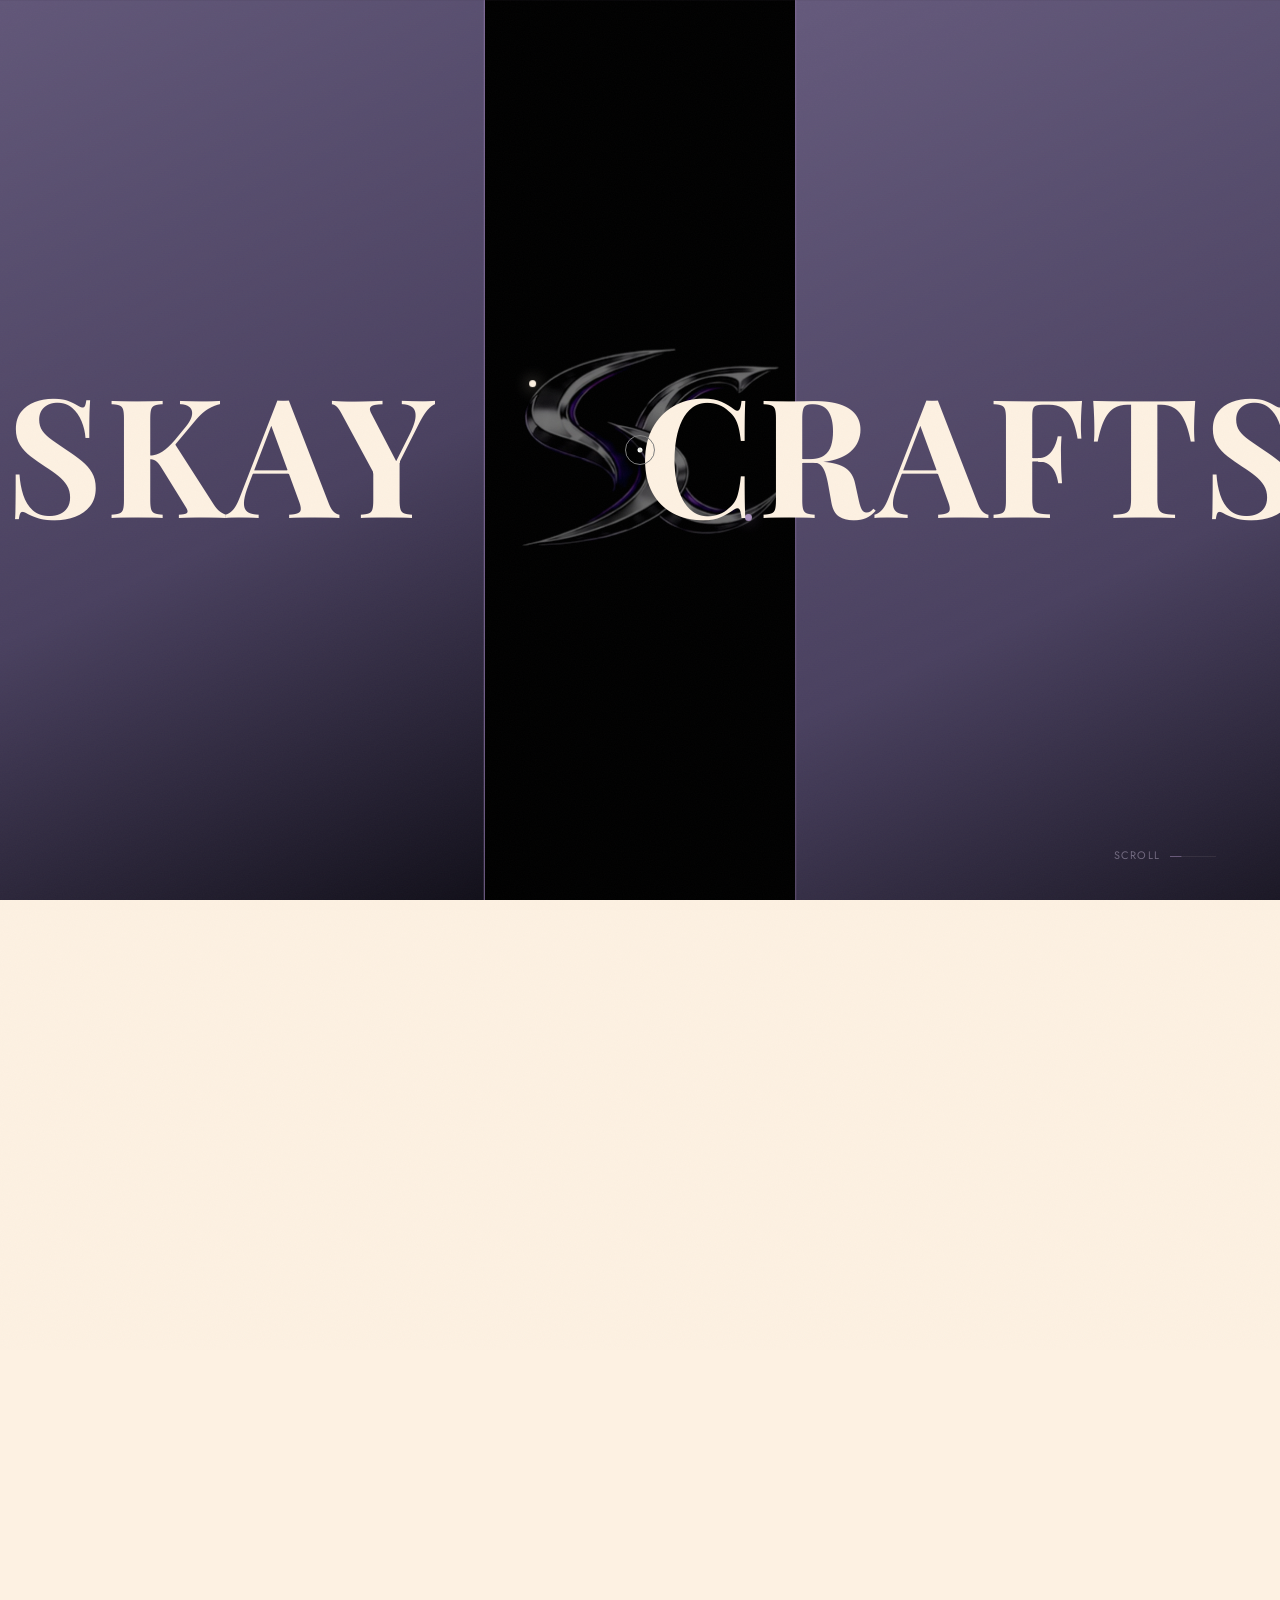
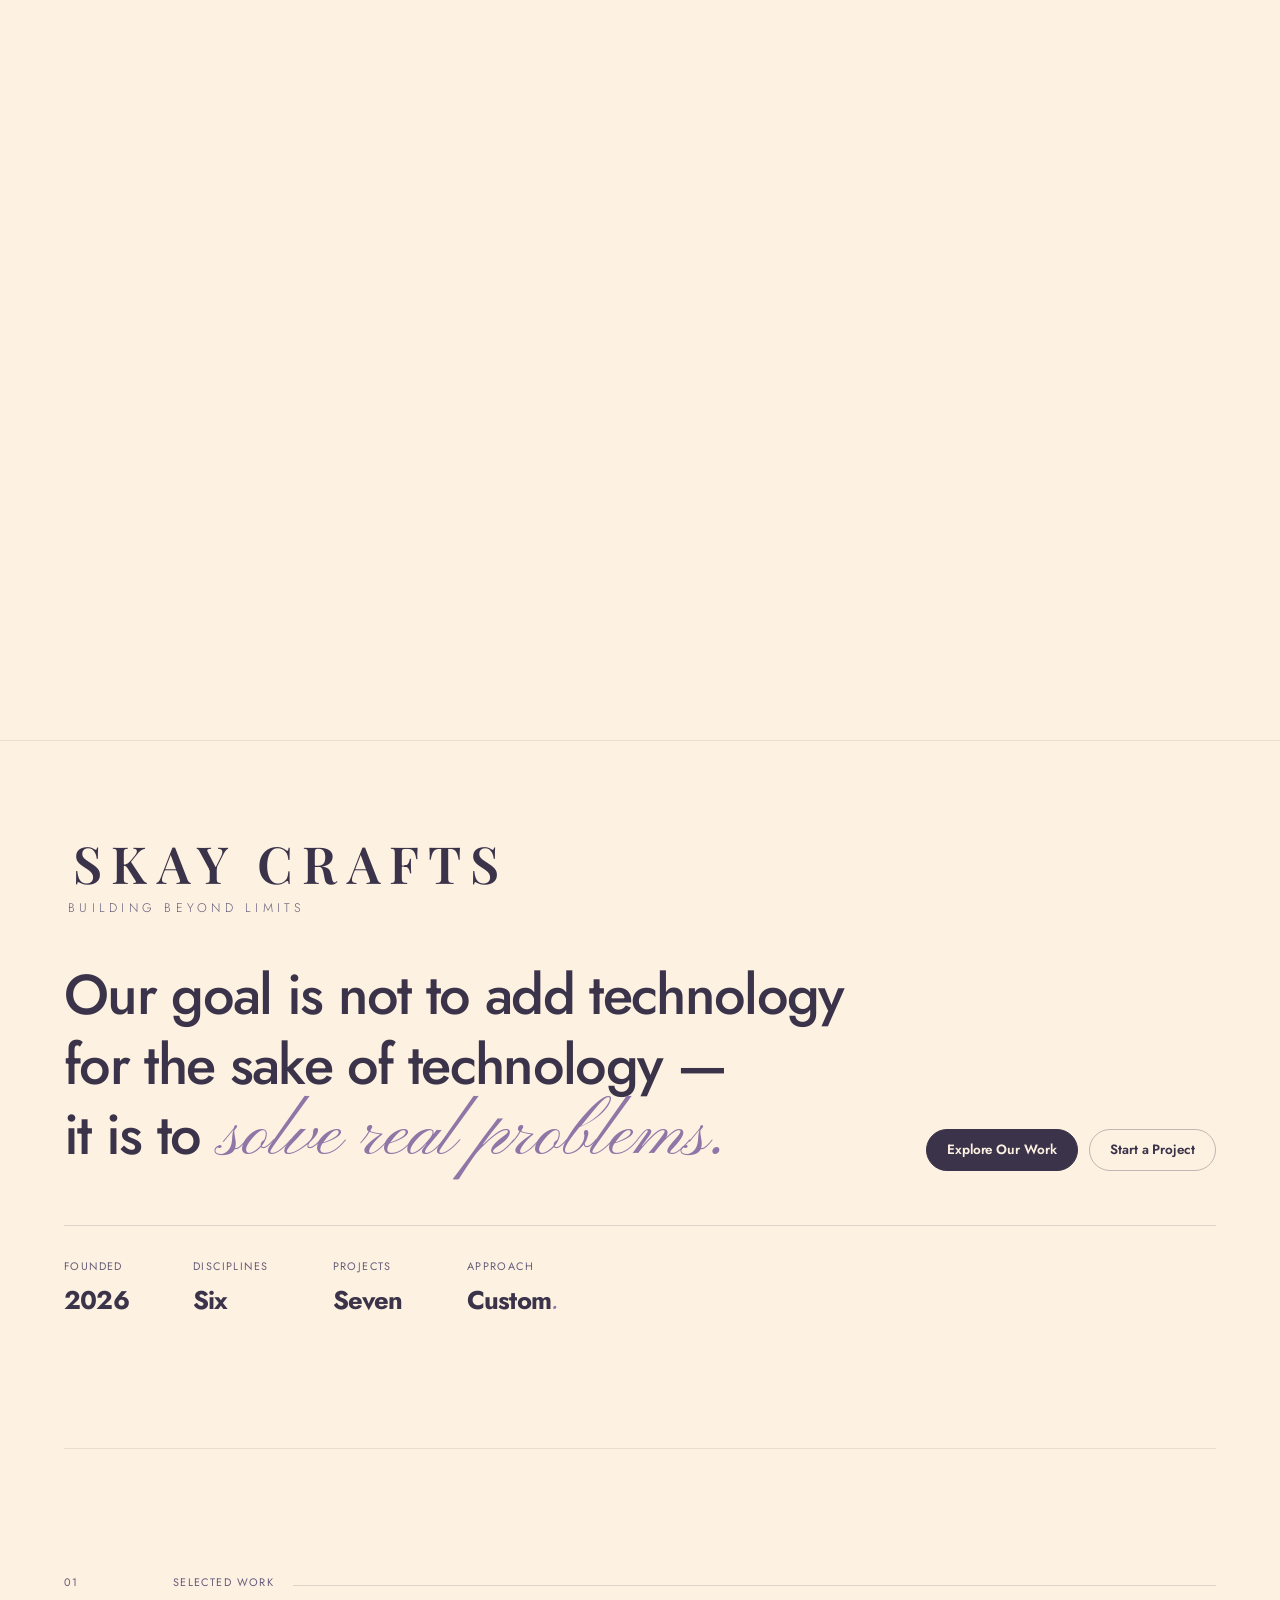
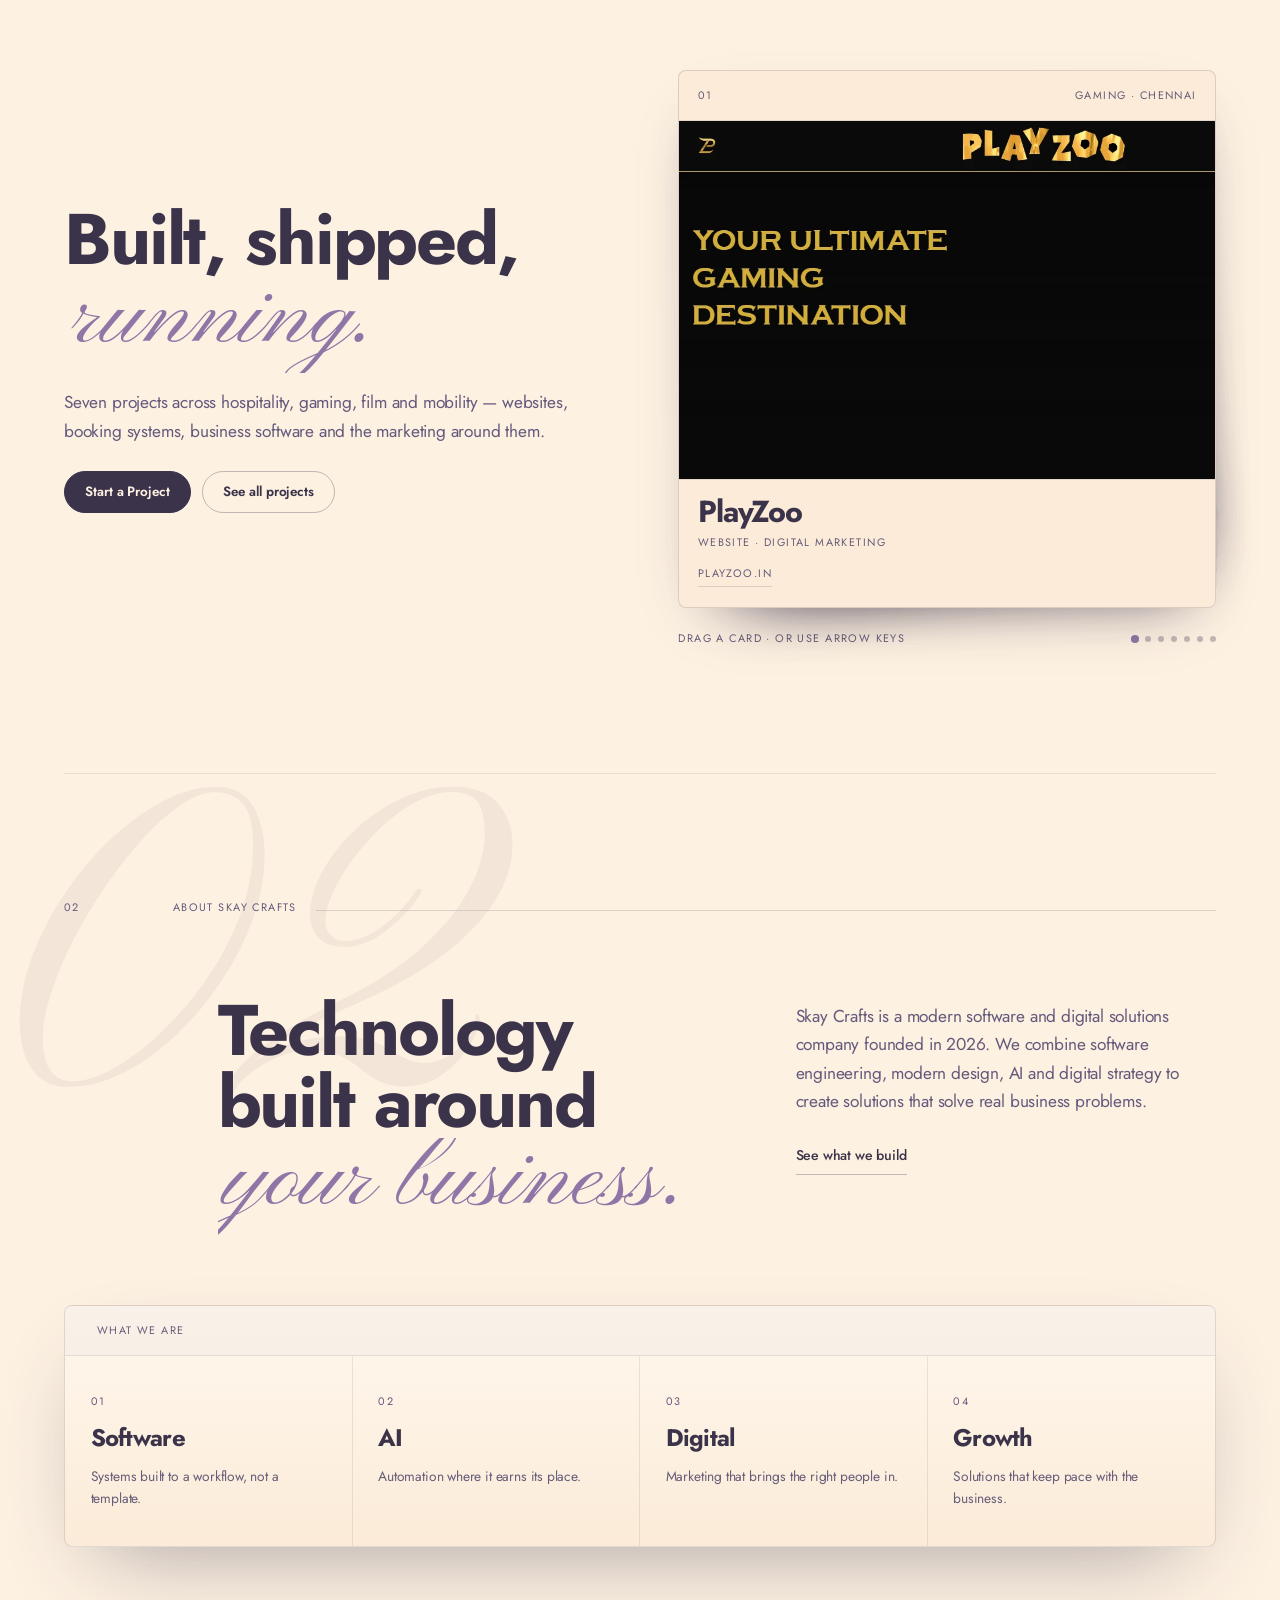
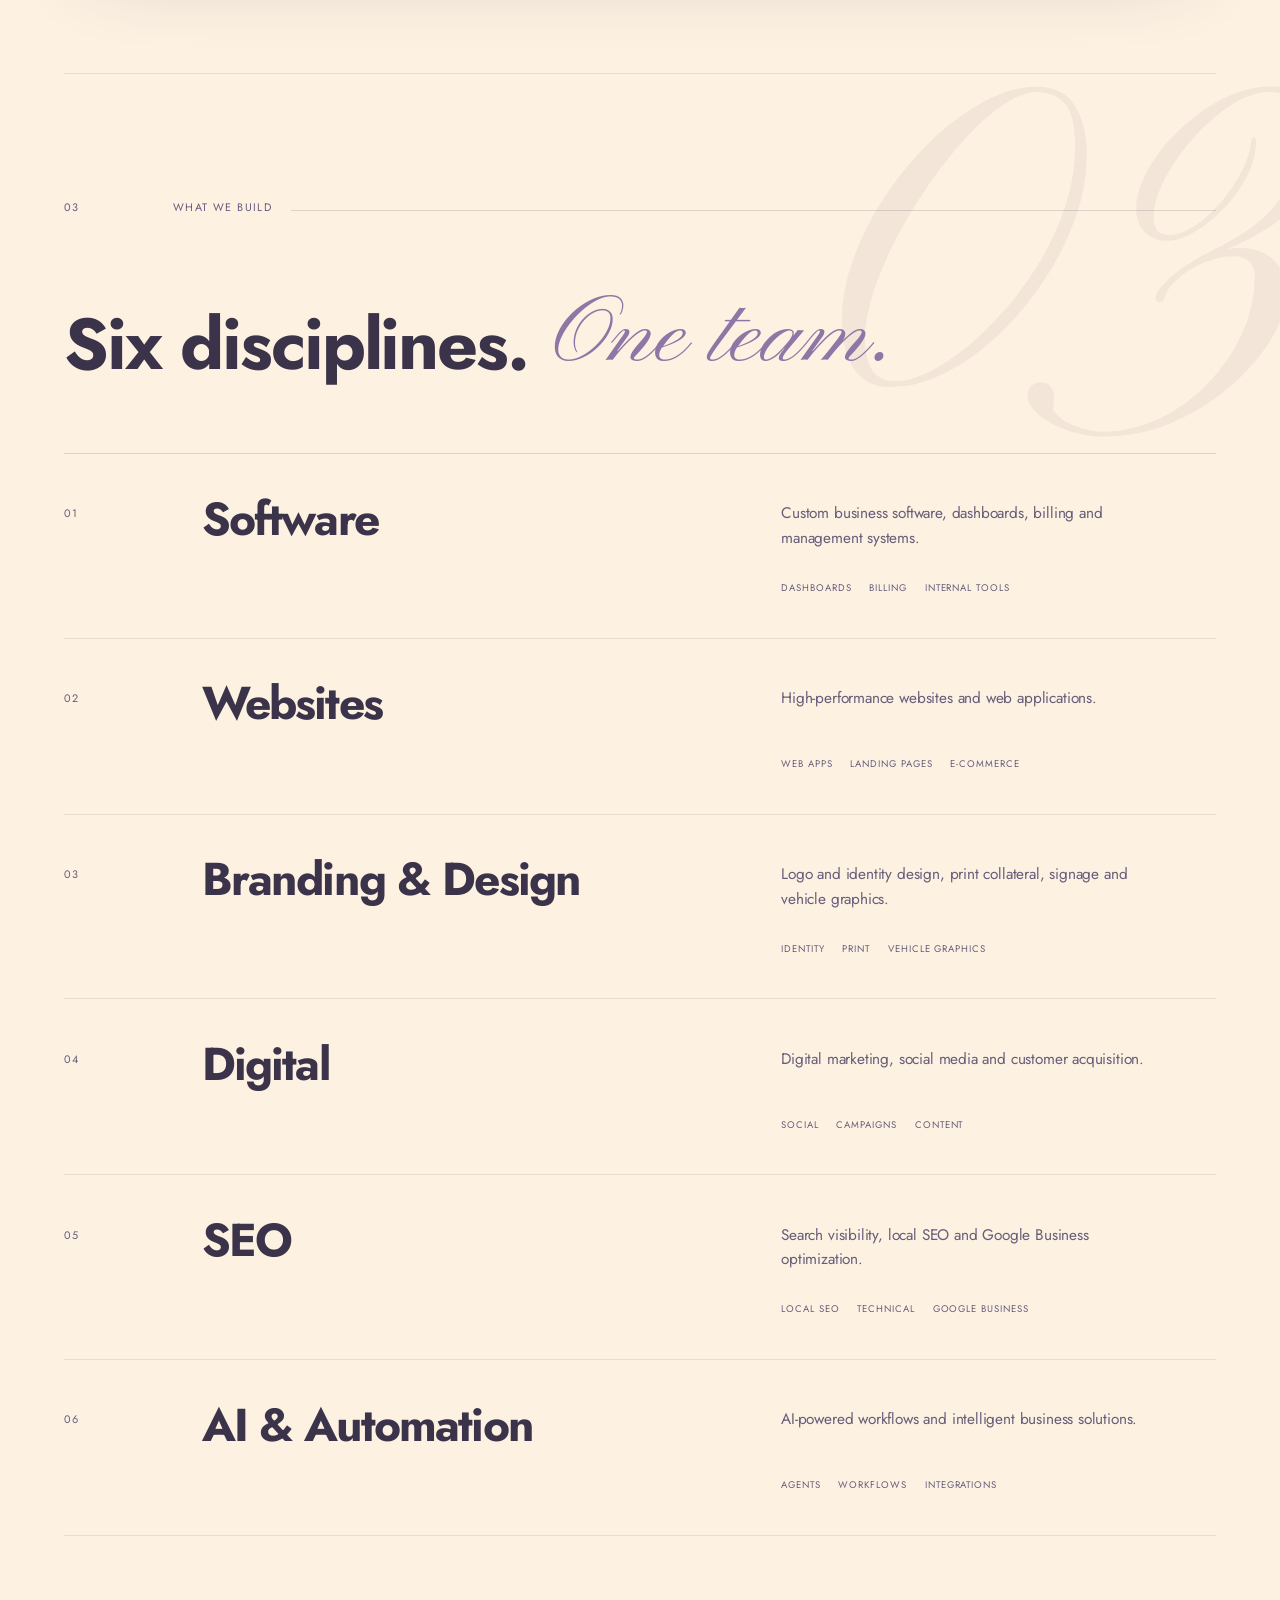
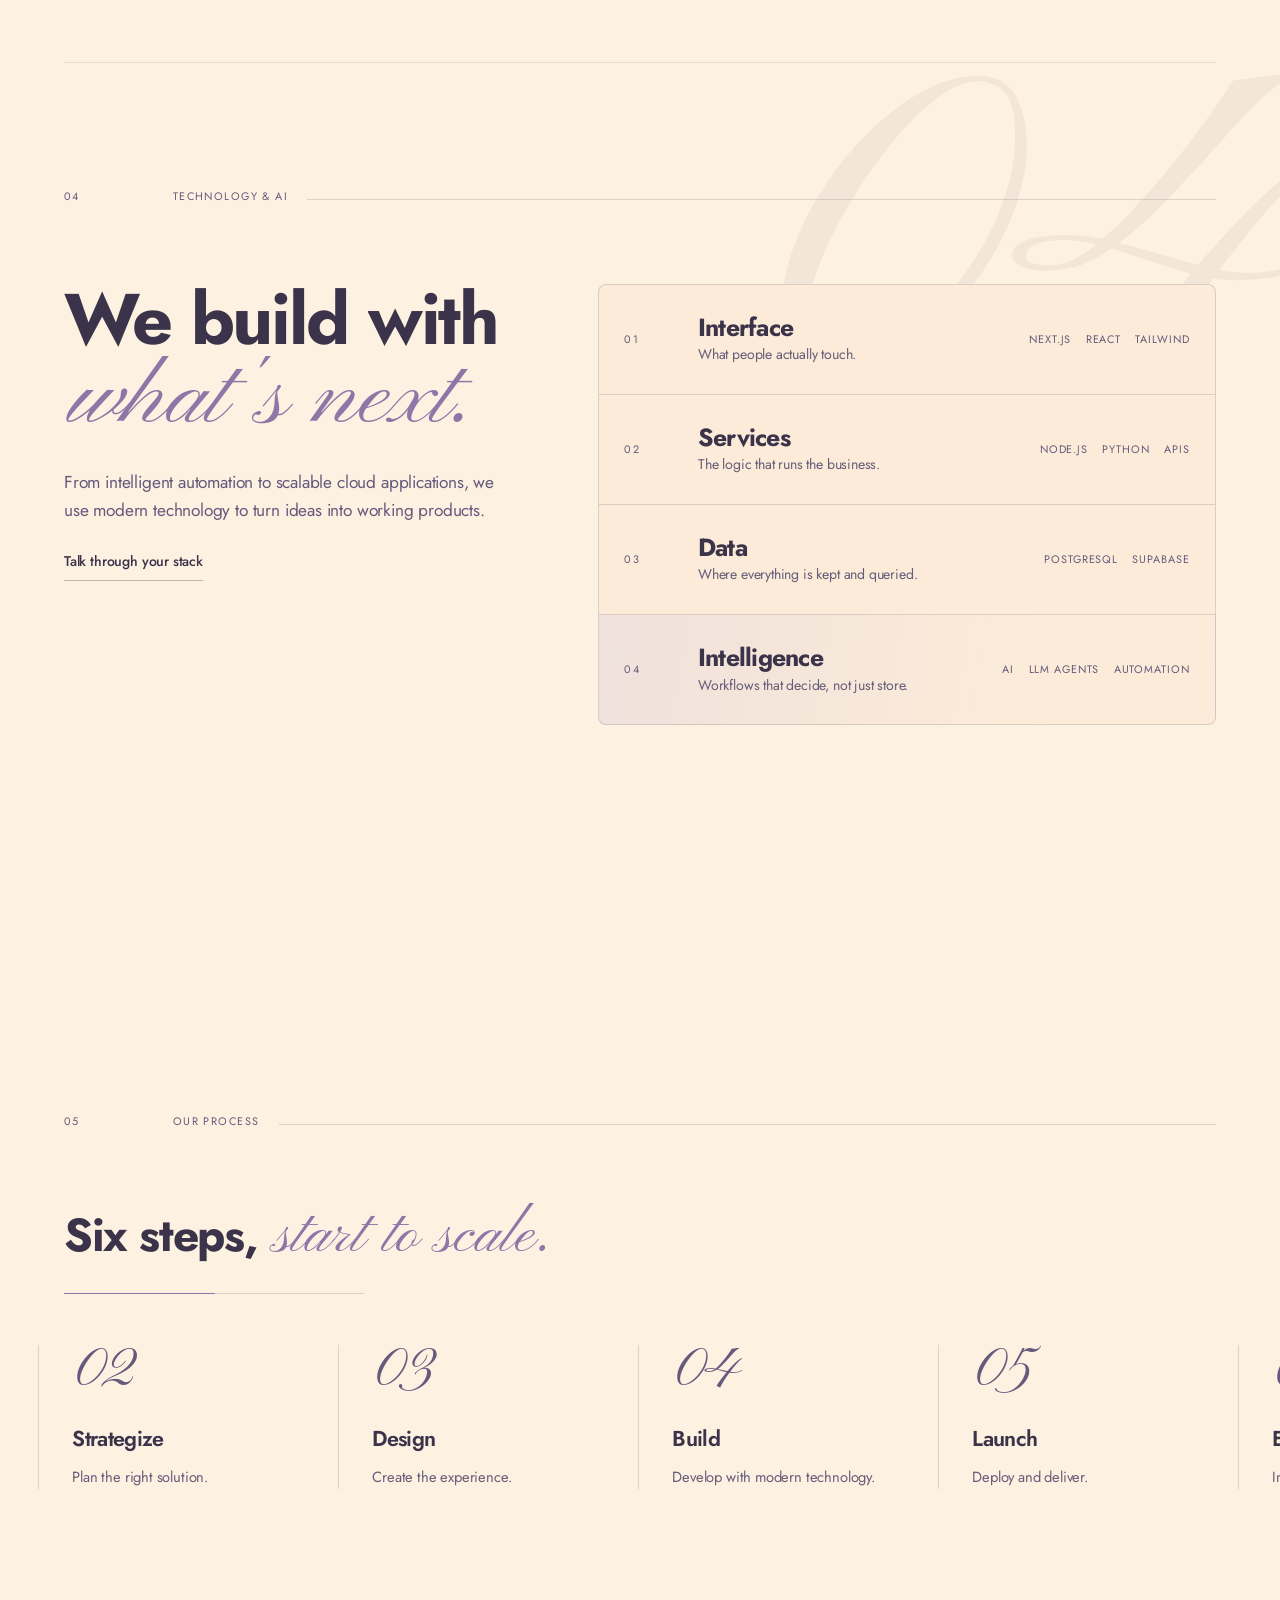
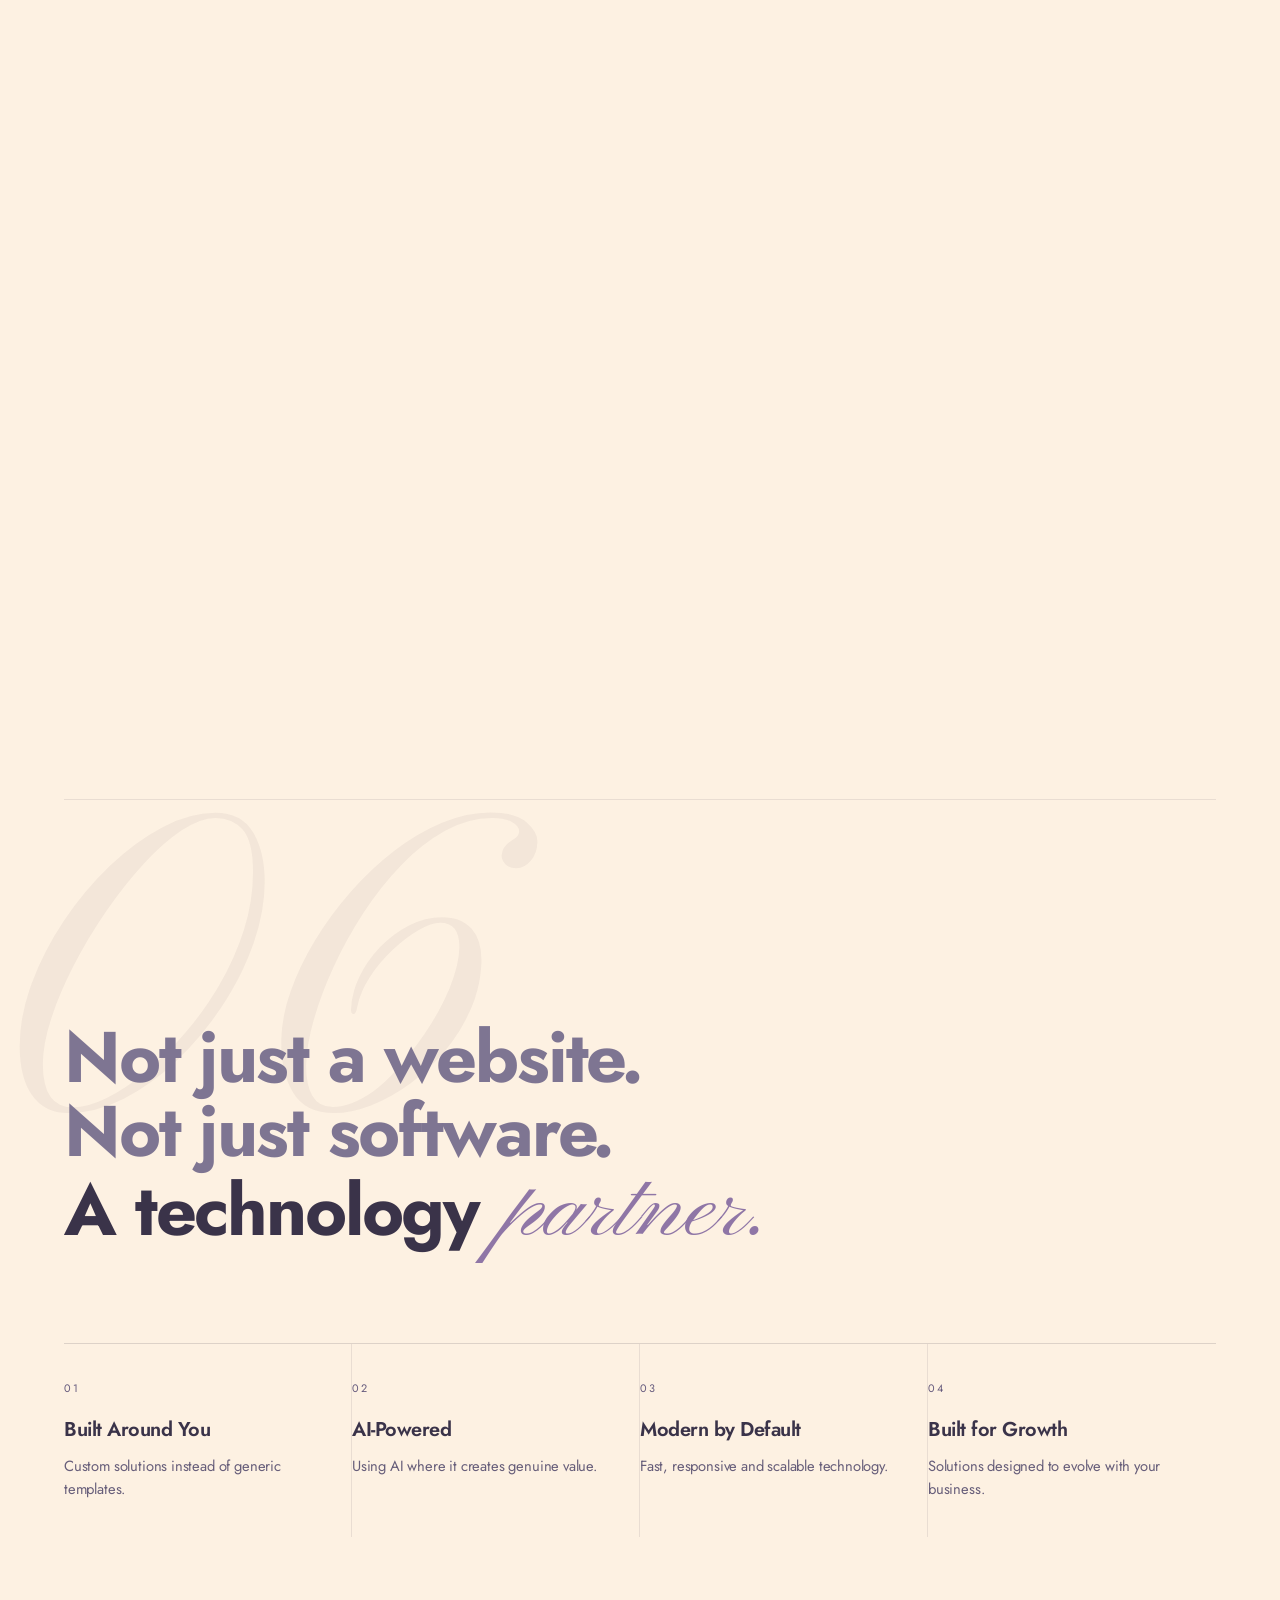
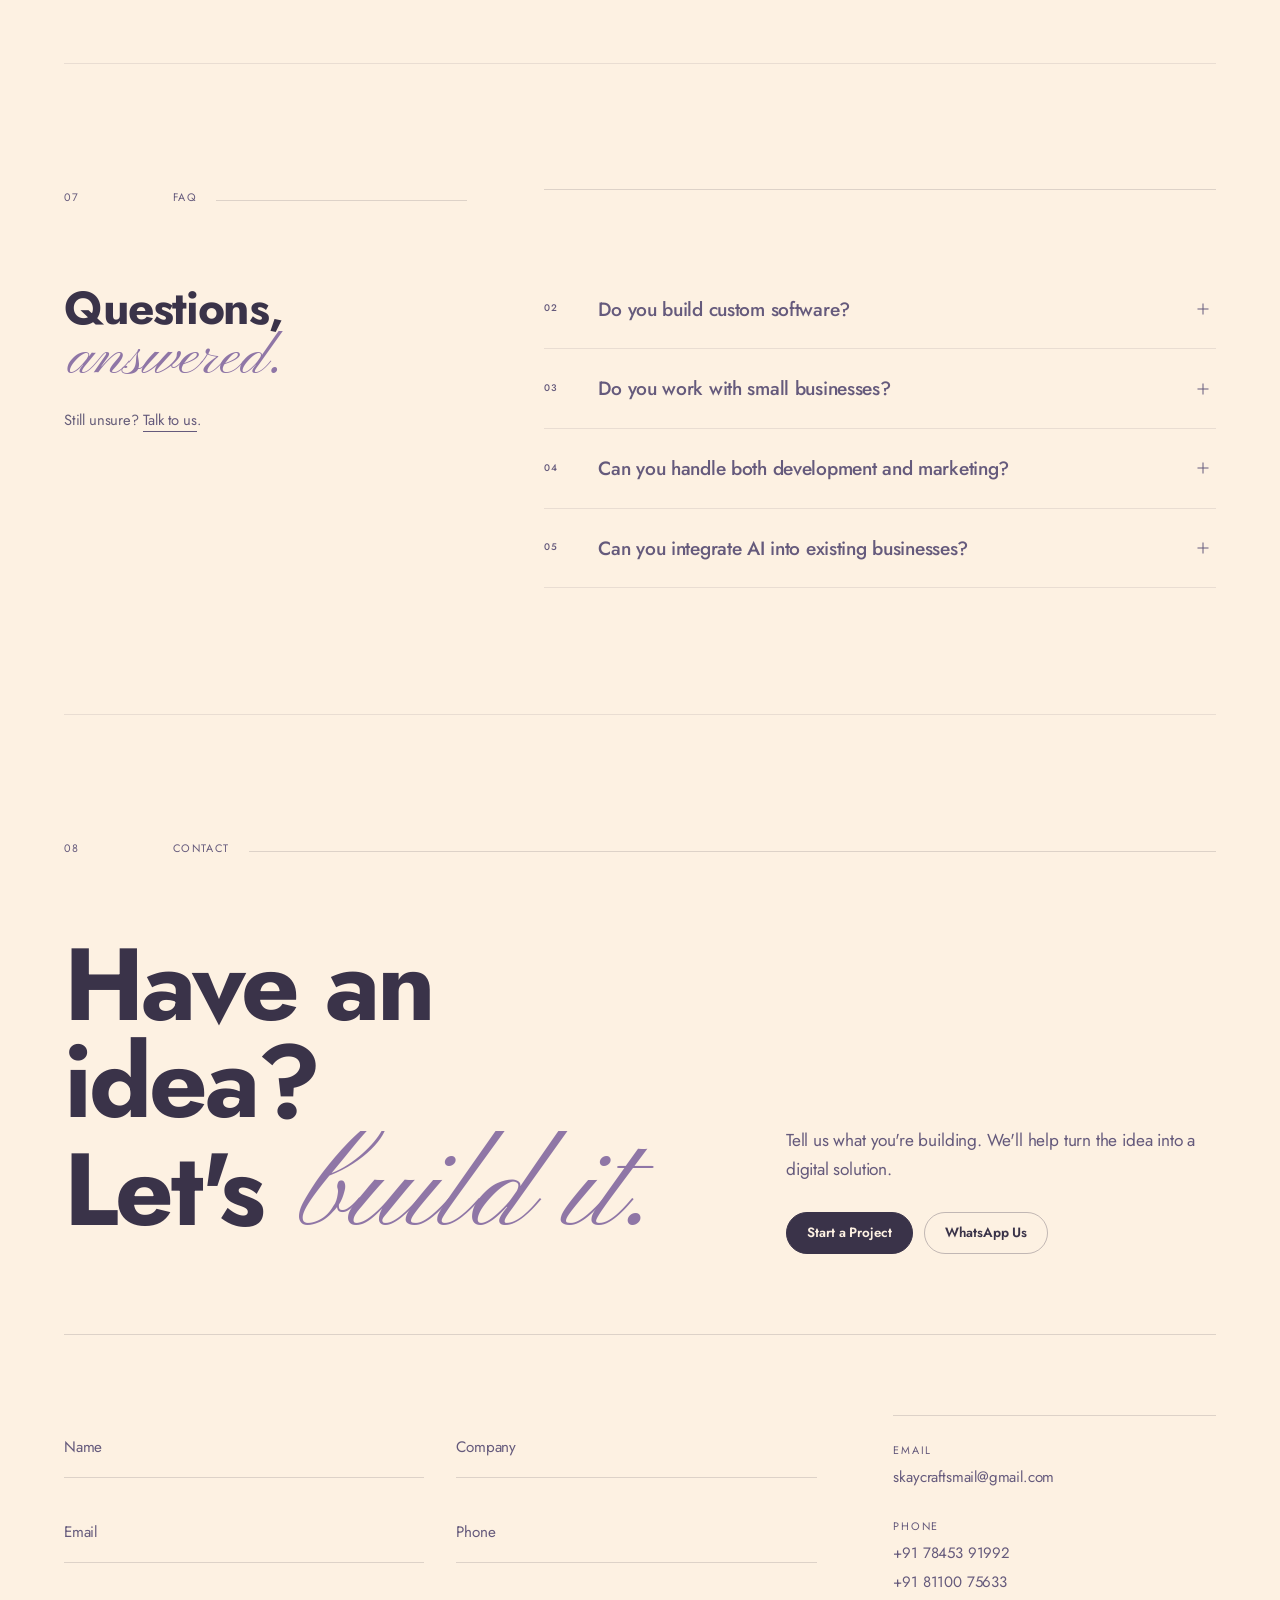
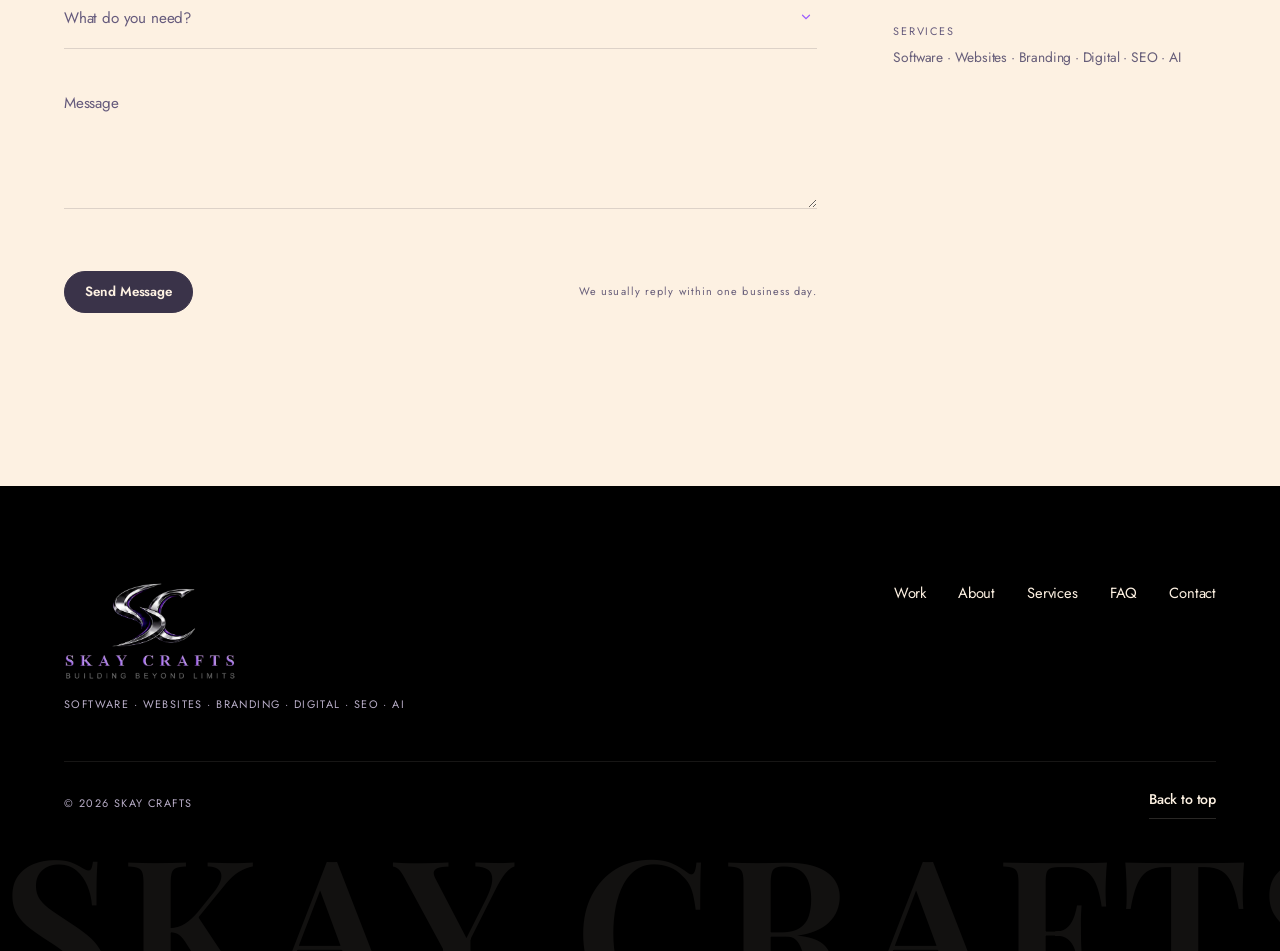
==== index.html @ 57dd53b2 "Tidy mobile layout, add a back link and steady touch scrolling - Founded, Disciplines, Projects and " ====
<!DOCTYPE html>
<html lang="en">
<head>
<meta charset="UTF-8" />
<meta name="viewport" content="width=device-width, initial-scale=1, viewport-fit=cover" />
<meta name="theme-color" content="#0A0A0C" />

<title>Skay Crafts — Building Beyond Limits</title>
<meta name="description" content="Skay Crafts is a modern software and digital solutions company. We build software, websites, branding and design, digital marketing, SEO and AI-powered systems that help businesses grow." />

<!-- BEFORE LAUNCH: replace https://skaycrafts.com with the real domain in the
     three URLs below. Link previews (WhatsApp, LinkedIn, Facebook) need
     absolute URLs — a relative og:image will not render a thumbnail. -->
<link rel="canonical" href="https://skaycrafts.com/" />
<meta property="og:type" content="website" />
<meta property="og:url" content="https://skaycrafts.com/" />
<meta property="og:title" content="Skay Crafts — Building Beyond Limits" />
<meta property="og:description" content="Software, websites, branding, digital, SEO and AI. Technology built around your business." />
<meta property="og:image" content="https://skaycrafts.com/assets/logo-full.png" />
<meta name="twitter:card" content="summary_large_image" />

<link rel="icon" href="assets/favicon.png" type="image/png" />
<link rel="apple-touch-icon" href="assets/favicon.png" />

<!-- Fonts are self-hosted in assets/fonts/ — no external requests.
     Preloading the two faces used above the fold (Jost for the wordmark,
     Pinyon Script for the italic accent) starts them fetching before the
     CSS that references them has parsed. -->
<link rel="preload" href="assets/fonts/Jost-Variable-latin.woff2" as="font" type="font/woff2" crossorigin />
<link rel="preload" href="assets/fonts/PinyonScript-Regular-latin.woff2" as="font" type="font/woff2" crossorigin />
<link rel="preload" href="assets/fonts/PlayfairDisplay-Variable-latin.woff2" as="font" type="font/woff2" crossorigin />

<!-- Styles — load order matters: tokens > base > layout > components > sections > animations > responsive -->
<link rel="stylesheet" href="css/fonts.css" />
<link rel="stylesheet" href="css/tokens.css" />
<link rel="stylesheet" href="css/base.css" />
<link rel="stylesheet" href="css/layout.css" />
<link rel="stylesheet" href="css/components.css" />
<link rel="stylesheet" href="css/portal.css" />
<link rel="stylesheet" href="css/deck.css" />
<link rel="stylesheet" href="css/sections.css" />
<link rel="stylesheet" href="css/animations.css" />
<link rel="stylesheet" href="css/responsive.css" />

<script type="application/ld+json">
{
  "@context": "https://schema.org",
  "@type": "Organization",
  "name": "Skay Crafts",
  "url": "https://skaycrafts.com/",
  "logo": "https://skaycrafts.com/assets/logo-full.png",
  "slogan": "Building Beyond Limits",
  "foundingDate": "2026-04-16",
  "email": "skaycraftsmail@gmail.com",
  "telephone": "+91-7845391992",
  "description": "Software development and digital solutions company building custom software, websites, branding and design, digital marketing, SEO and AI-powered systems for businesses.",
  "founder": [
    {
      "@type": "Person",
      "name": "Akshaya A",
      "jobTitle": "Co-Founder"
    },
    {
      "@type": "Person",
      "name": "Syed Muhith Ibrahim R",
      "jobTitle": "Co-Founder"
    }
  ],
  "knowsAbout": [
    "Custom software development",
    "Web development",
    "Branding",
    "Logo design",
    "Vehicle graphics",
    "Digital marketing",
    "Search engine optimization",
    "AI automation"
  ],
  "hasOfferCatalog": {
    "@type": "OfferCatalog",
    "name": "Services",
    "itemListElement": [
      {
        "@type": "Offer",
        "itemOffered": {
          "@type": "Service",
          "name": "Software",
          "description": "Custom business software, dashboards, billing and management systems."
        }
      },
      {
        "@type": "Offer",
        "itemOffered": {
          "@type": "Service",
          "name": "Websites",
          "description": "High-performance websites and web applications."
        }
      },
      {
        "@type": "Offer",
        "itemOffered": {
          "@type": "Service",
          "name": "Branding & Design",
          "description": "Logo and identity design, print collateral, signage and vehicle graphics."
        }
      },
      {
        "@type": "Offer",
        "itemOffered": {
          "@type": "Service",
          "name": "Digital Marketing",
          "description": "Digital marketing, social media and customer acquisition."
        }
      },
      {
        "@type": "Offer",
        "itemOffered": {
          "@type": "Service",
          "name": "SEO",
          "description": "Search visibility, local SEO and Google Business optimization."
        }
      },
      {
        "@type": "Offer",
        "itemOffered": {
          "@type": "Service",
          "name": "AI & Automation",
          "description": "AI-powered workflows and intelligent business solutions."
        }
      }
    ]
  }
}
</script>
<!-- FAQPage schema. The questions and answers here must stay identical to
     the visible FAQ section below; schema that does not match on-page
     content is a guidelines violation, not a shortcut. -->
<script type="application/ld+json">
{
  "@context": "https://schema.org",
  "@type": "FAQPage",
  "mainEntity": [
    {
      "@type": "Question",
      "name": "What does Skay Crafts do?",
      "acceptedAnswer": {
        "@type": "Answer",
        "text": "We build software, websites, branding and design, digital solutions, SEO, marketing systems and AI-powered applications."
      }
    },
    {
      "@type": "Question",
      "name": "Do you build custom software?",
      "acceptedAnswer": {
        "@type": "Answer",
        "text": "Yes. We develop software around the specific workflow and requirements of each business."
      }
    },
    {
      "@type": "Question",
      "name": "Do you work with small businesses?",
      "acceptedAnswer": {
        "@type": "Answer",
        "text": "Yes. We work with startups, local businesses and growing companies."
      }
    },
    {
      "@type": "Question",
      "name": "Can you handle both development and marketing?",
      "acceptedAnswer": {
        "@type": "Answer",
        "text": "Yes. Skay Crafts can provide development, SEO and digital marketing as part of one digital solution."
      }
    },
    {
      "@type": "Question",
      "name": "Can you integrate AI into existing businesses?",
      "acceptedAnswer": {
        "@type": "Answer",
        "text": "Yes. We can identify suitable workflows for automation and AI integration."
      }
    }
  ]
}
</script>
</head>

<body>

<!-- Global chrome -->
<div class="cursor" id="cursor" aria-hidden="true">
  <span class="cursor__dot"></span>
  <span class="cursor__ring"><em class="cursor__label"></em></span>
</div>
<div class="scrollbar" aria-hidden="true"><i data-scroll-progress></i></div>
<div class="grain" aria-hidden="true"></div>
<a class="skip-link" href="#main">Skip to content</a>


<!-- ═══════════════════════════════════════════════════════════
     NAVIGATION
     ═══════════════════════════════════════════════════════════ -->
<header class="nav" id="nav">
  <div class="nav__inner container">
    <a class="nav__brand" href="#top" aria-label="Skay Crafts — home">
      <span class="mark">
        <img src="assets/logo-full.png" alt="" data-logo />
        <span class="mark__fallback" aria-hidden="true">SC</span>
      </span>
      <span class="nav__wordmark">
        <span class="nav__name">SKAY CRAFTS</span>
        <span class="nav__tag">BUILDING BEYOND LIMITS</span>
      </span>
    </a>

    <nav class="nav__links" aria-label="Primary">
      <a href="#work" data-nav-link><i>01</i>Work</a>
      <a href="#about" data-nav-link><i>02</i>About</a>
      <a href="#services" data-nav-link><i>03</i>Services</a>
      <a href="#process" data-nav-link><i>05</i>Process</a>
      <a href="#faq" data-nav-link><i>07</i>FAQ</a>
    </nav>

    <div class="nav__actions">
      <a href="#contact" class="linkrule nav__cta" data-magnetic>
        <span>Start a project</span>
        <i class="linkrule__line" aria-hidden="true"></i>
      </a>
      <button class="burger" type="button" aria-label="Open menu" aria-expanded="false" aria-controls="menu" data-menu-toggle>
        <span></span><span></span>
      </button>
    </div>
  </div>
</header>

<div class="menu" id="menu" hidden>
  <!-- The burger sits in .nav (z-index 80) and the open menu covers it
       (z-index 90), so it is neither visible nor clickable once the menu
       is up. This close control lives INSIDE the overlay, positioned to
       land exactly where the burger was, and is picked up automatically
       by the focus trap in js/nav.js. -->
  <button class="menu__close" type="button" aria-label="Close menu" data-menu-close>
    <span></span><span></span>
  </button>

  <nav class="menu__nav" aria-label="Mobile">
    <a href="#work"     data-menu-link><em>01</em><span>Work</span></a>
    <a href="#about"    data-menu-link><em>02</em><span>About</span></a>
    <a href="#services" data-menu-link><em>03</em><span>Services</span></a>
    <a href="#tech"     data-menu-link><em>04</em><span>Technology</span></a>
    <a href="#process"  data-menu-link><em>05</em><span>Process</span></a>
    <a href="#faq"      data-menu-link><em>07</em><span>FAQ</span></a>
    <a href="#contact"  data-menu-link><em>08</em><span>Contact</span></a>
  </nav>
  <div class="menu__foot">
    <a href="mailto:skaycraftsmail@gmail.com">skaycraftsmail@gmail.com</a>
    <a href="tel:+917845391992">+91 78453 91992</a>
  </div>
</div>


<main id="main">
<span id="top"></span>

<!-- ═══════════════════════════════════════════════════════════
     01 · PORTAL HERO
     Two panels part to uncover the mark while the wordmark
     grows, tightens and splits to opposite edges.
     ═══════════════════════════════════════════════════════════ -->
<section class="portal" id="hero" data-portal>
  <div class="portal__stage">

    <div class="portal__image">
      <!-- The lockup is cropped, not edited: the wrapper hides the
           "BUILDING BEYOND LIMITS" band so it does not compete with the
           SKAY CRAFTS wordmark overlaid on top. assets/logo-full.png is
           untouched — see assets/README.md for the band measurements. -->
      <span class="portal__logo">
        <img src="assets/logo-full.png" alt="" data-logo />
      </span>
    </div>

    <span class="portal__veil" aria-hidden="true"></span>

    <span class="portal__panel portal__panel--l" aria-hidden="true"></span>
    <span class="portal__panel portal__panel--r" aria-hidden="true"></span>

    <span class="portal__dot portal__dot--a" aria-hidden="true"></span>
    <span class="portal__dot portal__dot--b" aria-hidden="true"></span>

    <h1 class="portal__title" aria-label="Skay Crafts">
      <span>SKAY</span><span>CRAFTS</span>
    </h1>


    <p class="portal__meta portal__meta--br">
      <span>Scroll</span>
      <span class="portal__scrollLine"><i></i></span>
    </p>

  </div>
</section>

<section class="section portal__after">
  <div class="container">
    <!-- The lockup repeated as type, where the page's text content
         begins. Same order as logo-full.png: name, then tagline. -->
    <div class="brandline" data-reveal>
      <p class="brandline__name">SKAY CRAFTS</p>
      <p class="brandline__tag">Building Beyond Limits</p>
    </div>

    <div class="portal__afterGrid">
      <p class="portal__lead creed" data-reveal data-reveal-delay="1">
        Our goal is not to add technology for the sake of technology &mdash;
        it is to <em class="ital">solve real problems.</em>
      </p>
      <div class="portal__cta" data-reveal data-reveal-delay="2">
        <a href="#work" class="btn btn--solid" data-magnetic><span>Explore Our Work</span></a>
        <a href="#contact" class="btn btn--line" data-magnetic><span>Start a Project</span></a>
      </div>
    </div>

    <dl class="portal__facts" data-reveal data-reveal-delay="3">
      <div><dt>Founded</dt><dd>2026</dd></div>
      <div><dt>Disciplines</dt><dd>Six</dd></div>
      <div><dt>Projects</dt><dd>Seven</dd></div>
      <div><dt>Approach</dt><dd>Custom<em class="ital">.</em></dd></div>
    </dl>
  </div>
</section>


<!-- ═══════════════════════════════════════════════════════════
     02 · SELECTED WORK — throwable deck
     ═══════════════════════════════════════════════════════════ -->
<section class="section work" id="work">
  <div class="container">
    <header class="sec" data-reveal>
      <span class="sec__no">01</span>
      <h2 class="sec__label">Selected work</h2>
      <span class="sec__rule"></span>
    </header>

    <div class="releases">
      <div class="releases__copy">
        <p class="statement" data-split="words">Built, shipped, <em class="ital">running.</em></p>
        <p class="lead" data-reveal>
          Seven projects across hospitality, gaming, film and mobility — websites,
          booking systems, business software and the marketing around them.
        </p>
        <div class="releases__btns" data-reveal data-reveal-delay="1">
          <a href="#contact" class="btn btn--solid" data-magnetic><span>Start a Project</span></a>
          <a href="projects/" class="btn btn--line" data-magnetic><span>See all projects</span></a>
        </div>
      </div>

      <div class="releases__deck" data-reveal>
        <div class="deck" data-deck tabindex="0" role="group"
             data-cursor="view" data-cursor-label="Drag"
             aria-label="Project catalogue. Swipe or drag a card aside, or use the left and right arrow keys.">

          <article class="deckcard">
            <div class="deckcard__top"><span class="deckcard__no">01</span><span class="deckcard__tag">Gaming · Chennai</span></div>
            <div class="deckcard__art deckcard__art--shot screen--playzoo">
              <img class="deckcard__shot" src="assets/work/playzoo.webp"
                   alt="The PlayZoo website homepage" width="900" height="600"
                   loading="lazy" decoding="async" />
            </div>
            <div class="deckcard__foot">
              <h3 class="deckcard__name">PlayZoo</h3>
              <p class="deckcard__cat">Website · Digital Marketing</p>
              <a class="deckcard__link" href="https://playzoo.in/" target="_blank" rel="noopener">playzoo.in<span class="sr-only"> (opens in a new tab)</span></a>
            </div>
          </article>

          <article class="deckcard">
            <div class="deckcard__top"><span class="deckcard__no">02</span><span class="deckcard__tag">Stays · Coimbatore</span></div>
            <div class="deckcard__art deckcard__art--shot screen--cornerstay">
              <img class="deckcard__shot" src="assets/work/cornerstay.webp"
                   alt="The CornerStay website homepage" width="900" height="600"
                   loading="lazy" decoding="async" />
            </div>
            <div class="deckcard__foot">
              <h3 class="deckcard__name">CornerStay</h3>
              <p class="deckcard__cat">Website · Booking System</p>
              <a class="deckcard__link" href="https://cornerstay.in/" target="_blank" rel="noopener">cornerstay.in<span class="sr-only"> (opens in a new tab)</span></a>
            </div>
          </article>

          <article class="deckcard">
            <div class="deckcard__top"><span class="deckcard__no">03</span><span class="deckcard__tag">Stays · Chennai</span></div>
            <div class="deckcard__art deckcard__art--shot screen--roost">
              <img class="deckcard__shot" src="assets/work/roost.webp"
                   alt="The Roost website homepage" width="900" height="600"
                   loading="lazy" decoding="async" />
            </div>
            <div class="deckcard__foot">
              <h3 class="deckcard__name">The Roost</h3>
              <p class="deckcard__cat">Website · Technology Solutions</p>
              <a class="deckcard__link" href="https://theroostsrh.com/" target="_blank" rel="noopener">theroostsrh.com<span class="sr-only"> (opens in a new tab)</span></a>
            </div>
          </article>

          <article class="deckcard">
            <div class="deckcard__top"><span class="deckcard__no">04</span><span class="deckcard__tag">Film</span></div>
            <div class="deckcard__art deckcard__art--shot screen--farook">
              <img class="deckcard__shot" src="assets/work/farook.webp"
                   alt="The Farook J Basha portfolio homepage" width="900" height="600"
                   loading="lazy" decoding="async" />
            </div>
            <div class="deckcard__foot">
              <h3 class="deckcard__name">Farook J Basha</h3>
              <p class="deckcard__cat">Cinematographer · Portfolio</p>
              <a class="deckcard__link" href="https://farookjbashadop.com/" target="_blank" rel="noopener">farookjbashadop.com<span class="sr-only"> (opens in a new tab)</span></a>
            </div>
          </article>

          <article class="deckcard">
            <div class="deckcard__top"><span class="deckcard__no">05</span><span class="deckcard__tag">Automotive · Chennai</span></div>
            <div class="deckcard__art deckcard__art--shot screen--hionwheels-web">
              <img class="deckcard__shot" src="assets/work/hionwheels-web.webp"
                   alt="The HI on Wheels website homepage" width="900" height="600"
                   loading="lazy" decoding="async" />
            </div>
            <div class="deckcard__foot">
              <h3 class="deckcard__name">HiOnWheels</h3>
              <p class="deckcard__cat">Website · Luxury Pre-owned Cars</p>
              <a class="deckcard__link" href="https://hionwheels.com/" target="_blank" rel="noopener">hionwheels.com<span class="sr-only"> (opens in a new tab)</span></a>
            </div>
          </article>

          <!-- HiOnWheels is identity, vehicle collateral and campaign work —
               not a product — so this card lists the deliverables rather than
               showing a capture. The website we built them is card 05. -->
          <article class="deckcard">
            <div class="deckcard__top"><span class="deckcard__no">06</span><span class="deckcard__tag">Automotive</span></div>
            <div class="deckcard__art screen--hionwheels">
              <span class="ui-brand">
                <span class="ui-brand__mark">HiOnWheels</span>
                <span class="ui-brand__sub">Brand identity</span>
                <span class="ui-brand__rule"></span>
                <ul class="ui-brand__scope">
                  <li>Logo design</li>
                  <li>Name boards</li>
                  <li>Stickering</li>
                  <li>Car badges</li>
                  <li>Digital marketing</li>
                </ul>
              </span>
            </div>
            <div class="deckcard__foot">
              <h3 class="deckcard__name">HiOnWheels</h3>
              <p class="deckcard__cat">Logo · Vehicle Graphics · Digital Marketing</p>
            </div>
          </article>

          <!-- VAPR is not deployed yet, so it keeps the CSS mock-up instead of
               a capture and carries no link. Swap in an <img> the same way as
               cards 01-05 once the domain is live. -->
          <article class="deckcard">
            <div class="deckcard__top"><span class="deckcard__no">07</span><span class="deckcard__tag">In production</span></div>
            <div class="deckcard__art screen--vapr">
              <span class="ui-app">
                <span class="ui-appbar"><s></s><i></i></span>
                <span class="ui-card"><b></b><s></s><s class="w60"></s></span>
                <b class="ui-btn full">VAPR</b>
              </span>
            </div>
            <div class="deckcard__foot">
              <h3 class="deckcard__name">VAPR</h3>
              <p class="deckcard__cat">In development</p>
            </div>
          </article>

        </div>

        <div class="deck__meta">
          <p class="deck__hint"><span class="hint--pointer">Drag a card · or use arrow keys</span><span class="hint--touch">Swipe a card aside to browse</span></p>
          <div class="deck__dots" data-deck-dots aria-hidden="true">
            <i class="is-on"></i><i></i><i></i><i></i><i></i><i></i><i></i>
          </div>
        </div>
      </div>
    </div>
  </div>
</section>


<!-- ═══════════════════════════════════════════════════════════
     03 · ABOUT
     ═══════════════════════════════════════════════════════════ -->
<section class="section about" id="about">
  <span class="ghost" aria-hidden="true">02</span>

  <div class="container">
    <header class="sec" data-reveal>
      <span class="sec__no">02</span>
      <h2 class="sec__label">About Skay Crafts</h2>
      <span class="sec__rule"></span>
    </header>

    <div class="about__grid">
      <p class="about__title statement" data-split="words">
        Technology built around <em class="ital">your business.</em>
      </p>

      <div class="about__body">
        <p class="lead" data-reveal>
          Skay Crafts is a modern software and digital solutions company founded in 2026.
          We combine software engineering, modern design, AI and digital strategy to create
          solutions that solve real business problems.
        </p>
        <a href="#services" class="linkrule" data-reveal data-reveal-delay="1">
          <span>See what we build</span>
          <i class="linkrule__line" aria-hidden="true"></i>
        </a>
      </div>
    </div>

    <!-- Raised off the Linen ground: the one panel in the page that
         actually sits above the surface rather than being ruled onto it. -->
    <div class="about__panel" data-reveal>
      <div class="about__panelHead">
        <span class="mono">What we are</span>
      </div>
      <ul class="pillars">
        <li class="pillar">
          <span class="pillar__k">01</span>
          <span class="pillar__v">Software</span>
          <span class="pillar__d">Systems built to a workflow, not a template.</span>
        </li>
        <li class="pillar">
          <span class="pillar__k">02</span>
          <span class="pillar__v">AI</span>
          <span class="pillar__d">Automation where it earns its place.</span>
        </li>
        <li class="pillar">
          <span class="pillar__k">03</span>
          <span class="pillar__v">Digital</span>
          <span class="pillar__d">Marketing that brings the right people in.</span>
        </li>
        <li class="pillar">
          <span class="pillar__k">04</span>
          <span class="pillar__v">Growth</span>
          <span class="pillar__d">Solutions that keep pace with the business.</span>
        </li>
      </ul>
    </div>
  </div>
</section>


<!-- ═══════════════════════════════════════════════════════════
     04 · WHAT WE BUILD
     ═══════════════════════════════════════════════════════════ -->
<section class="section services" id="services">
  <span class="ghost ghost--right" aria-hidden="true">03</span>

  <div class="container">
    <header class="sec" data-reveal>
      <span class="sec__no">03</span>
      <h2 class="sec__label">What we build</h2>
      <span class="sec__rule"></span>
    </header>

    <p class="statement sec__statement" data-split="words">
      Six disciplines. <em class="ital">One team.</em>
    </p>

    <div class="services__list">
      <article class="svc" data-reveal>
        <span class="svc__num">01</span>
        <h3 class="svc__title">Software</h3>
        <p class="svc__desc">Custom business software, dashboards, billing and management systems.</p>
        <ul class="svc__tags"><li>Dashboards</li><li>Billing</li><li>Internal tools</li></ul>
      </article>

      <article class="svc" data-reveal>
        <span class="svc__num">02</span>
        <h3 class="svc__title">Websites</h3>
        <p class="svc__desc">High-performance websites and web applications.</p>
        <ul class="svc__tags"><li>Web apps</li><li>Landing pages</li><li>E-commerce</li></ul>
      </article>

      <article class="svc" data-reveal>
        <span class="svc__num">03</span>
        <h3 class="svc__title">Branding &amp; Design</h3>
        <p class="svc__desc">Logo and identity design, print collateral, signage and vehicle graphics.</p>
        <ul class="svc__tags"><li>Identity</li><li>Print</li><li>Vehicle graphics</li></ul>
      </article>

      <article class="svc" data-reveal>
        <span class="svc__num">04</span>
        <h3 class="svc__title">Digital</h3>
        <p class="svc__desc">Digital marketing, social media and customer acquisition.</p>
        <ul class="svc__tags"><li>Social</li><li>Campaigns</li><li>Content</li></ul>
      </article>

      <article class="svc" data-reveal>
        <span class="svc__num">05</span>
        <h3 class="svc__title">SEO</h3>
        <p class="svc__desc">Search visibility, local SEO and Google Business optimization.</p>
        <ul class="svc__tags"><li>Local SEO</li><li>Technical</li><li>Google Business</li></ul>
      </article>

      <article class="svc" data-reveal>
        <span class="svc__num">06</span>
        <h3 class="svc__title">AI &amp; Automation</h3>
        <p class="svc__desc">AI-powered workflows and intelligent business solutions.</p>
        <ul class="svc__tags"><li>Agents</li><li>Workflows</li><li>Integrations</li></ul>
      </article>
    </div>
  </div>
</section>


<!-- ═══════════════════════════════════════════════════════════
     05 · TECHNOLOGY — the stack, layer by layer
     ═══════════════════════════════════════════════════════════ -->
<section class="section tech" id="tech">
  <span class="ghost ghost--right" aria-hidden="true">04</span>

  <div class="container">
    <header class="sec" data-reveal>
      <span class="sec__no">04</span>
      <h2 class="sec__label">Technology &amp; AI</h2>
      <span class="sec__rule"></span>
    </header>

    <div class="tech__grid">
      <div class="tech__intro">
        <p class="statement" data-split="words">We build with <em class="ital">what's next.</em></p>
        <p class="lead" data-reveal>
          From intelligent automation to scalable cloud applications, we use modern
          technology to turn ideas into working products.
        </p>
        <a href="#contact" class="linkrule" data-reveal data-reveal-delay="1">
          <span>Talk through your stack</span>
          <i class="linkrule__line" aria-hidden="true"></i>
        </a>
      </div>

      <!-- Read bottom-up like a real stack: data underneath, interface on top. -->
      <ol class="stack">
        <li class="layer" data-reveal>
          <span class="layer__no">01</span>
          <div class="layer__body">
            <h3 class="layer__name">Interface</h3>
            <p class="layer__desc">What people actually touch.</p>
          </div>
          <ul class="layer__tech">
            <li>Next.js</li><li>React</li><li>Tailwind</li>
          </ul>
        </li>

        <li class="layer" data-reveal data-reveal-delay="1">
          <span class="layer__no">02</span>
          <div class="layer__body">
            <h3 class="layer__name">Services</h3>
            <p class="layer__desc">The logic that runs the business.</p>
          </div>
          <ul class="layer__tech">
            <li>Node.js</li><li>Python</li><li>APIs</li>
          </ul>
        </li>

        <li class="layer" data-reveal data-reveal-delay="2">
          <span class="layer__no">03</span>
          <div class="layer__body">
            <h3 class="layer__name">Data</h3>
            <p class="layer__desc">Where everything is kept and queried.</p>
          </div>
          <ul class="layer__tech">
            <li>PostgreSQL</li><li>Supabase</li>
          </ul>
        </li>

        <li class="layer layer--accent" data-reveal data-reveal-delay="3">
          <span class="layer__no">04</span>
          <div class="layer__body">
            <h3 class="layer__name">Intelligence</h3>
            <p class="layer__desc">Workflows that decide, not just store.</p>
          </div>
          <ul class="layer__tech">
            <li>AI</li><li>LLM Agents</li><li>Automation</li>
          </ul>
        </li>
      </ol>
    </div>
  </div>
</section>


<!-- ═══════════════════════════════════════════════════════════
     06 · PROCESS
     ═══════════════════════════════════════════════════════════ -->
<section class="process" id="process" data-process>
  <div class="process__sticky">
    <div class="container process__head">
      <header class="sec">
        <span class="sec__no">05</span>
        <h2 class="sec__label">Our process</h2>
        <span class="sec__rule"></span>
      </header>
      <p class="statement statement--sm">Six steps, <em class="ital">start to scale.</em></p>
      <span class="process__progress" aria-hidden="true"><i data-process-bar></i></span>
    </div>

    <div class="process__viewport">
      <ol class="process__track" data-process-track>
        <li class="step"><span class="step__num">01</span><h3 class="step__title">Discover</h3><p class="step__desc">Understand the business.</p></li>
        <li class="step"><span class="step__num">02</span><h3 class="step__title">Strategize</h3><p class="step__desc">Plan the right solution.</p></li>
        <li class="step"><span class="step__num">03</span><h3 class="step__title">Design</h3><p class="step__desc">Create the experience.</p></li>
        <li class="step"><span class="step__num">04</span><h3 class="step__title">Build</h3><p class="step__desc">Develop with modern technology.</p></li>
        <li class="step"><span class="step__num">05</span><h3 class="step__title">Launch</h3><p class="step__desc">Deploy and deliver.</p></li>
        <li class="step"><span class="step__num">06</span><h3 class="step__title">Evolve</h3><p class="step__desc">Improve as the business grows.</p></li>
      </ol>
    </div>
  </div>
</section>


<!-- ═══════════════════════════════════════════════════════════
     07 · WHY SKAY CRAFTS
     ═══════════════════════════════════════════════════════════ -->
<section class="section why" id="why">
  <span class="ghost" aria-hidden="true">06</span>

  <div class="container">
    <header class="sec" data-reveal>
      <span class="sec__no">06</span>
      <h2 class="sec__label">Why Skay Crafts</h2>
      <span class="sec__rule"></span>
    </header>

    <p class="why__statement" data-split="lines">
      <span class="why__dim">Not just a website.</span>
      <span class="why__dim">Not just software.</span>
      <span class="why__hot">A technology <em class="ital">partner.</em></span>
    </p>

    <div class="why__grid">
      <article class="value" data-reveal>
        <span class="value__num">01</span>
        <h3>Built Around You</h3>
        <p>Custom solutions instead of generic templates.</p>
      </article>
      <article class="value" data-reveal data-reveal-delay="1">
        <span class="value__num">02</span>
        <h3>AI-Powered</h3>
        <p>Using AI where it creates genuine value.</p>
      </article>
      <article class="value" data-reveal data-reveal-delay="2">
        <span class="value__num">03</span>
        <h3>Modern by Default</h3>
        <p>Fast, responsive and scalable technology.</p>
      </article>
      <article class="value" data-reveal data-reveal-delay="3">
        <span class="value__num">04</span>
        <h3>Built for Growth</h3>
        <p>Solutions designed to evolve with your business.</p>
      </article>
    </div>
  </div>
</section>


<!-- ═══════════════════════════════════════════════════════════
     08 · FAQ
     ═══════════════════════════════════════════════════════════ -->
<section class="section faq" id="faq">
  <div class="container faq__inner">
    <div class="faq__aside">
      <header class="sec" data-reveal>
        <span class="sec__no">07</span>
        <h2 class="sec__label">FAQ</h2>
        <span class="sec__rule"></span>
      </header>
      <p class="statement statement--sm" data-split="words">Questions, <em class="ital">answered.</em></p>
      <p class="faq__note" data-reveal>Still unsure? <a href="#contact" class="link-underline">Talk to us</a>.</p>
    </div>

    <div class="faq__list" data-accordion>
      <div class="qa" data-reveal>
        <button class="qa__q" type="button" aria-expanded="false"><i class="qa__n">01</i><span>What does Skay Crafts do?</span><i class="qa__icon" aria-hidden="true"></i></button>
        <div class="qa__a"><div><p>We build software, websites, branding and design, digital solutions, SEO, marketing systems and AI-powered applications.</p></div></div>
      </div>
      <div class="qa" data-reveal data-reveal-delay="1">
        <button class="qa__q" type="button" aria-expanded="false"><i class="qa__n">02</i><span>Do you build custom software?</span><i class="qa__icon" aria-hidden="true"></i></button>
        <div class="qa__a"><div><p>Yes. We develop software around the specific workflow and requirements of each business.</p></div></div>
      </div>
      <div class="qa" data-reveal data-reveal-delay="2">
        <button class="qa__q" type="button" aria-expanded="false"><i class="qa__n">03</i><span>Do you work with small businesses?</span><i class="qa__icon" aria-hidden="true"></i></button>
        <div class="qa__a"><div><p>Yes. We work with startups, local businesses and growing companies.</p></div></div>
      </div>
      <div class="qa" data-reveal data-reveal-delay="3">
        <button class="qa__q" type="button" aria-expanded="false"><i class="qa__n">04</i><span>Can you handle both development and marketing?</span><i class="qa__icon" aria-hidden="true"></i></button>
        <div class="qa__a"><div><p>Yes. Skay Crafts can provide development, SEO and digital marketing as part of one digital solution.</p></div></div>
      </div>
      <div class="qa" data-reveal data-reveal-delay="4">
        <button class="qa__q" type="button" aria-expanded="false"><i class="qa__n">05</i><span>Can you integrate AI into existing businesses?</span><i class="qa__icon" aria-hidden="true"></i></button>
        <div class="qa__a"><div><p>Yes. We can identify suitable workflows for automation and AI integration.</p></div></div>
      </div>
    </div>
  </div>
</section>


<!-- ═══════════════════════════════════════════════════════════
     09 · CONTACT
     ═══════════════════════════════════════════════════════════ -->
<section class="section contact" id="contact">
  <div class="container">
    <header class="sec" data-reveal>
      <span class="sec__no">08</span>
      <h2 class="sec__label">Contact</h2>
      <span class="sec__rule"></span>
    </header>

    <div class="contact__cta">
      <p class="contact__big" data-split="lines">
        <span>Have an idea?</span>
        <span>Let's <em class="ital">build it.</em></span>
      </p>
      <div class="contact__aside">
        <p class="lead" data-reveal>
          Tell us what you're building. We'll help turn the idea into a digital solution.
        </p>
        <div class="contact__btns" data-reveal data-reveal-delay="1">
          <a href="#contactForm" class="btn btn--solid" data-magnetic><span>Start a Project</span></a>
          <a href="https://wa.me/917845391992" target="_blank" rel="noopener" class="btn btn--line" data-magnetic><span>WhatsApp Us</span></a>
        </div>
      </div>
    </div>

    <div class="contact__panel">
      <form class="form" id="contactForm" novalidate data-form data-reveal>
        <div class="form__grid">
          <div class="field">
            <input type="text" id="f-name" name="name" placeholder=" " required autocomplete="name" />
            <label for="f-name">Name</label>
            <span class="field__err" data-err></span>
          </div>
          <div class="field">
            <input type="text" id="f-company" name="company" placeholder=" " autocomplete="organization" />
            <label for="f-company">Company</label>
            <span class="field__err" data-err></span>
          </div>
          <div class="field">
            <input type="email" id="f-email" name="email" placeholder=" " required autocomplete="email" />
            <label for="f-email">Email</label>
            <span class="field__err" data-err></span>
          </div>
          <div class="field">
            <input type="tel" id="f-phone" name="phone" placeholder=" " autocomplete="tel" />
            <label for="f-phone">Phone</label>
            <span class="field__err" data-err></span>
          </div>
          <div class="field field--full field--select">
            <select id="f-need" name="need" required>
              <option value="" selected disabled hidden></option>
              <option>Software</option>
              <option>Website</option>
              <option>Digital Marketing</option>
              <option>SEO</option>
              <option>AI &amp; Automation</option>
              <option>Not sure yet</option>
            </select>
            <label for="f-need">What do you need?</label>
            <span class="field__err" data-err></span>
          </div>
          <div class="field field--full">
            <textarea id="f-message" name="message" rows="4" placeholder=" " required></textarea>
            <label for="f-message">Message</label>
            <span class="field__err" data-err></span>
          </div>
        </div>

        <div class="form__foot">
          <button type="submit" class="btn btn--solid" data-magnetic>
            <span>Send Message</span>
          </button>
          <p class="form__hint">We usually reply within one business day.</p>
        </div>

        <p class="form__status" role="status" data-form-status></p>
      </form>

      <aside class="contact__info" data-reveal data-reveal-delay="1">
        <div class="ci">
          <span class="ci__k">Email</span>
          <a class="ci__v" href="mailto:skaycraftsmail@gmail.com">skaycraftsmail@gmail.com</a>
        </div>
        <div class="ci">
          <span class="ci__k">Phone</span>
          <a class="ci__v" href="tel:+917845391992">+91 78453 91992</a>
          <a class="ci__v" href="tel:+918110075633">+91 81100 75633</a>
        </div>
        <div class="ci">
          <span class="ci__k">Services</span>
          <p class="ci__v ci__v--plain">Software · Websites · Branding · Digital · SEO · AI</p>
        </div>
      </aside>
    </div>
  </div>
</section>
</main>


<!-- ═══════════════════════════════════════════════════════════
     11 · FOOTER
     ═══════════════════════════════════════════════════════════ -->
<footer class="footer">
  <div class="container">
    <div class="footer__top">
      <div class="footer__brand">
        <div class="brand-lockup brand-lockup--sm">
          <img src="assets/logo-full.png" alt="Skay Crafts" class="brand-lockup__img" data-logo />
          <div class="brand-lockup__fallback" aria-hidden="true">
            <span class="brand-lockup__mark">SC</span>
            <span class="brand-lockup__name">SKAY CRAFTS</span>
            <span class="brand-lockup__tag">BUILDING BEYOND LIMITS</span>
          </div>
        </div>
        <p class="footer__disc mono">Software · Websites · Branding · Digital · SEO · AI</p>
      </div>

      <nav class="footer__nav" aria-label="Footer">
        <a href="#work">Work</a>
        <a href="#about">About</a>
        <a href="#services">Services</a>
        <a href="#faq">FAQ</a>
        <a href="#contact">Contact</a>
      </nav>
    </div>

    <div class="footer__bottom">
      <p class="mono">&copy; <span data-year>2026</span> Skay Crafts</p>
      <a href="#top" class="linkrule" data-magnetic>
        <span>Back to top</span>
        <i class="linkrule__line" aria-hidden="true"></i>
      </a>
    </div>
  </div>
  <div class="footer__wordmark" aria-hidden="true">SKAY CRAFTS</div>
</footer>


<!-- Scripts — classic, ordered, deferred (works over file:// and http) -->
<script src="js/utils.js" defer></script>
<script src="js/nav.js" defer></script>
<script src="js/cursor.js" defer></script>
<script src="js/reveal.js" defer></script>
<script src="js/portal.js" defer></script>
<script src="js/deck.js" defer></script>
<script src="js/cards.js" defer></script>
<script src="js/process.js" defer></script>
<script src="js/accordion.js" defer></script>
<script src="js/form.js" defer></script>
<script src="js/main.js" defer></script>
</body>
</html>
---- css/fonts.css ----
/* ============================================================
   FONTS
   ------------------------------------------------------------
   Self-hosted. The site makes no external font requests, so it
   renders identically offline, on a locked-down network, and in
   regions where Google Fonts is blocked — and there is no
   render-blocking third-party round trip on first paint.

     Jost           — SIL Open Font License 1.1  (display + body)
     Pinyon Script  — SIL Open Font License 1.1  (script accent)

   Both licences permit commercial use and embedding. Keep the
   OFL.txt files alongside the woff2s if you redistribute.

   Jost ships as a VARIABLE font: one file covers the whole
   300–700 range, which is why five weights cost a single 26KB
   download instead of five separate files.

   Subsetting: only latin and latin-ext are bundled. The cyrillic
   subset Google also serves is dropped — nothing on this site
   uses it. Add it back if that ever changes.

   ── Swapping in the brand faces ────────────────────────────
   Vonca and Bangeline are the intended faces but are commercial
   and NOT bundled. To activate them:

     1. Confirm you hold a WEBFONT licence for each. A desktop
        licence does not normally cover web embedding, and these
        files are served publicly to every visitor.
     2. Convert to .woff2 (https://transfonter.org).
     3. Drop them in assets/fonts/ and uncomment the block at the
        bottom of this file.

   The font stacks in tokens.css already name Vonca and Bangeline
   ahead of Jost and Pinyon Script, so they take over the moment
   those @font-face rules exist. Nothing else needs editing.
   ============================================================ */

/* ── Jost — variable, 300–700 ───────────────────────────────── */
@font-face {
  font-family: 'Jost';
  src: url('../assets/fonts/Jost-Variable-latin.woff2') format('woff2');
  font-weight: 300 700;
  font-style: normal;
  font-display: swap;
  unicode-range: U+0000-00FF, U+0131, U+0152-0153, U+02BB-02BC, U+02C6,
                 U+02DA, U+02DC, U+0304, U+0308, U+0329, U+2000-206F,
                 U+20AC, U+2122, U+2191, U+2193, U+2212, U+2215, U+FEFF,
                 U+FFFD;
}
@font-face {
  font-family: 'Jost';
  src: url('../assets/fonts/Jost-Variable-latin-ext.woff2') format('woff2');
  font-weight: 300 700;
  font-style: normal;
  font-display: swap;
  unicode-range: U+0100-02BA, U+02BD-02C5, U+02C7-02CC, U+02CE-02D7,
                 U+02DD-02FF, U+0304, U+0308, U+0329, U+1D00-1DBF,
                 U+1E00-1E9F, U+1EF2-1EFF, U+2020, U+20A0-20AB,
                 U+20AD-20C0, U+2113, U+2C60-2C7F, U+A720-A7FF;
}

/* ── Playfair Display — the wordmark ─────────────────────────
   The logo sets "SKAY CRAFTS" in a high-contrast serif, but the
   site was typing it in Jost, a geometric sans — so the brand name
   looked like a different mark depending on whether it came from
   the image or from text. This is the closest freely-licensable
   match to the logo's letterforms, and it is used ONLY for the
   name (hero, header, footer) via --font-brand. Body copy and
   headings stay on Jost.

   Variable, so one file covers 400-700.                          */
@font-face {
  font-family: 'Playfair Display';
  src: url('../assets/fonts/PlayfairDisplay-Variable-latin.woff2') format('woff2');
  font-weight: 400 700;
  font-style: normal;
  font-display: swap;
  unicode-range: U+0000-00FF, U+0131, U+0152-0153, U+02BB-02BC, U+02C6,
                 U+02DA, U+02DC, U+0304, U+0308, U+0329, U+2000-206F,
                 U+20AC, U+2122, U+2191, U+2193, U+2212, U+2215, U+FEFF,
                 U+FFFD;
}
@font-face {
  font-family: 'Playfair Display';
  src: url('../assets/fonts/PlayfairDisplay-Variable-latin-ext.woff2') format('woff2');
  font-weight: 400 700;
  font-style: normal;
  font-display: swap;
  unicode-range: U+0100-02BA, U+02BD-02C5, U+02C7-02CC, U+02CE-02D7,
                 U+02DD-02FF, U+0304, U+0308, U+0329, U+1D00-1DBF,
                 U+1E00-1E9F, U+1EF2-1EFF, U+2020, U+20A0-20AB,
                 U+20AD-20C0, U+2113, U+2C60-2C7F, U+A720-A7FF;
}

/* ── Pinyon Script — the script accent ──────────────────────── */
@font-face {
  font-family: 'Pinyon Script';
  src: url('../assets/fonts/PinyonScript-Regular-latin.woff2') format('woff2');
  font-weight: 400;
  font-style: normal;
  font-display: swap;
  unicode-range: U+0000-00FF, U+0131, U+0152-0153, U+02BB-02BC, U+02C6,
                 U+02DA, U+02DC, U+0304, U+0308, U+0329, U+2000-206F,
                 U+20AC, U+2122, U+2191, U+2193, U+2212, U+2215, U+FEFF,
                 U+FFFD;
}
@font-face {
  font-family: 'Pinyon Script';
  src: url('../assets/fonts/PinyonScript-Regular-latin-ext.woff2') format('woff2');
  font-weight: 400;
  font-style: normal;
  font-display: swap;
  unicode-range: U+0100-02BA, U+02BD-02C5, U+02C7-02CC, U+02CE-02D7,
                 U+02DD-02FF, U+0304, U+0308, U+0329, U+1D00-1DBF,
                 U+1E00-1E9F, U+1EF2-1EFF, U+2020, U+20A0-20AB,
                 U+20AD-20C0, U+2113, U+2C60-2C7F, U+A720-A7FF;
}

/* ── Brand faces — inactive ─────────────────────────────────
   Uncomment once the licensed files are in assets/fonts/. Left
   commented rather than deleted so the paths and weights stay
   correct; live @font-face rules pointing at absent files would
   put six 404s back in every visitor's console.

@font-face {
  font-family: 'Vonca';
  src: url('../assets/fonts/Vonca-Light.woff2') format('woff2');
  font-weight: 300; font-style: normal; font-display: swap;
}
@font-face {
  font-family: 'Vonca';
  src: url('../assets/fonts/Vonca-Regular.woff2') format('woff2');
  font-weight: 400; font-style: normal; font-display: swap;
}
@font-face {
  font-family: 'Vonca';
  src: url('../assets/fonts/Vonca-Medium.woff2') format('woff2');
  font-weight: 500; font-style: normal; font-display: swap;
}
@font-face {
  font-family: 'Vonca';
  src: url('../assets/fonts/Vonca-SemiBold.woff2') format('woff2');
  font-weight: 600; font-style: normal; font-display: swap;
}
@font-face {
  font-family: 'Vonca';
  src: url('../assets/fonts/Vonca-Bold.woff2') format('woff2');
  font-weight: 700; font-style: normal; font-display: swap;
}
@font-face {
  font-family: 'Bangeline';
  src: url('../assets/fonts/Bangeline.woff2') format('woff2');
  font-weight: 400; font-style: normal; font-display: swap;
}

   ─────────────────────────────────────────────────────────── */
---- css/tokens.css ----
/* ============================================================
   SKAY CRAFTS — DESIGN TOKENS
   ------------------------------------------------------------
   Palette: Linen / Dolphin / Amethyst.

     Linen     #FDF1E2   warm cream — the page ground
     Dolphin   #655A7C   muted plum-grey — the ink
     Amethyst  #AB92BF   soft violet — the accent

   The three brand colours are held exactly as given. Everything
   else here is a derived tint or shade of one of them, so the
   whole page still resolves to those three hues.

   CONTRAST, measured against the Linen ground:
     · Dolphin        5.8:1   passes AA for body text
     · Ink (derived)  9.1:1   used for headings and long copy
     · Amethyst       2.4:1   FAILS for text — accent, rules and
                              large display type only, never body

   The hero and footer keep a black field because the logo is
   chrome-on-black artwork: silver bevels disappear on cream.
   ============================================================ */

:root {
  /* ── The three brand colours, unaltered ──────────────────── */
  --linen:    #FDF1E2;
  --dolphin:  #655A7C;
  --amethyst: #AB92BF;

  /* ── Ground — warm tints of Linen ────────────────────────── */
  --ground:      var(--linen);
  --ground-2:    #F7E9D7;   /* raised surface */
  --ground-3:    #F0DFC9;   /* sunken / inset */
  --surface:     #FBEBD8;

  /* ── Ink — shades of Dolphin ─────────────────────────────── */
  --ink:      #3A3349;   /* headings + body, 9.1:1 on Linen */
  --ink-2:    var(--dolphin);
  /* Muted labels. Deliberately NOT lighter than this: the site sets a lot of
     11px uppercase type, and it has to clear 4.5:1 over the DARKEST part of
     the paper texture, not just over flat Linen — the texture covers the
     whole ground, so the flat value is never the real one. */
  --ink-3:    #665D79;   /* 5.5:1 on Linen, 4.6:1 over the darkest texture */

  /* Deliberately dim, for de-emphasised display lines. Large type only —
     it clears 3:1 (the large-text threshold) but not 4.5:1. */
  --ink-dim:  #7E7592;

  /* ── Accent — Amethyst ───────────────────────────────────── */
  --accent:      var(--amethyst);
  --accent-deep: #8F76A6;   /* when the accent must carry weight */
  --accent-soft: #D6C7E2;

  /* ── Dark field — hero + footer, so the logo reads ───────── */
  --field:      #000;
  --field-2:    #12101A;   /* panels and dark surfaces */
  --on-field:   var(--linen);
  --on-field-2: #B9AEC8;

  /* ── Rules & fills — ink at low alpha, never grey ────────── */
  --rule:        rgba(58, 51, 73, .16);
  --rule-soft:   rgba(58, 51, 73, .10);
  --rule-strong: rgba(58, 51, 73, .30);
  --rule-accent: rgba(143, 118, 166, .55);
  --fill-soft:   rgba(101, 90, 124, .045);
  --fill-accent: rgba(171, 146, 191, .18);

  /* Rules on the dark field */
  --rule-dark:        rgba(253, 241, 226, .16);
  --rule-dark-soft:   rgba(253, 241, 226, .09);
  --rule-dark-strong: rgba(253, 241, 226, .30);

  /* ── Shadow — warm, never neutral grey ───────────────────── */
  --shadow-card: 0 24px 60px -30px rgba(58, 51, 73, .38);
  --shadow-lift: 0 36px 90px -36px rgba(58, 51, 73, .45);

  /* ── Type ──────────────────────────────────────────────────
     Vonca carries everything. Bangeline is the script accent,
     used sparingly. Both are commercial and load from
     assets/fonts/ via css/fonts.css; the Google faces after them
     are stand-ins that render until those files are added.
       Jost          — geometric workhorse, closest usable match
       Pinyon Script — formal high-contrast script                */
  --font-display: 'Vonca', 'Jost', 'Josefin Sans', system-ui, sans-serif;
  --font-sans:    'Vonca', 'Jost', -apple-system, 'Segoe UI', Roboto, sans-serif;
  --font-script:  'Bangeline', 'Pinyon Script', cursive;
  --font-edit:    var(--font-script);
  /* The wordmark only. Matches the serif in assets/logo-full.png so
     the typeset name and the logo image read as the same brand. */
  --font-brand:   'Playfair Display', 'Vonca', Georgia, serif;
  --font-mono:    var(--font-sans);

  /* Fluid scale */
  --fs-hero:  clamp(3.2rem, 12vw, 11.5rem);
  --fs-state: clamp(2.1rem, 5.6vw, 5.2rem);
  --fs-sm:    clamp(1.7rem, 3.6vw, 2.9rem);
  --fs-lead:  clamp(1rem, 1.35vw, 1.22rem);
  --fs-body:  1rem;
  --fs-micro: .68rem;

  --track-tight: -.03em;
  --track-wide:  .13em;

  /* ── Paper ─────────────────────────────────────────────────
     Strength of the embossed floral texture over the Linen
     ground. Drop it toward 0 if the relief starts competing
     with the type; 0 disables it entirely. --paper-tile is how wide
     one repeat is drawn — smaller means the grain reads finer and
     repeats more often.

     The tile itself is tonally lifted (see assets/README.md) so that
     multiplying it over Linen adds grain without dragging the ground
     dark. Raising this much above .5, or regenerating the tile without
     that lift, will push small muted type under 4.5:1 across most of
     the page. Measure before changing it. */
  --paper-strength: .5;
  --paper-tile: 760px;

  /* ── Space & rhythm ──────────────────────────────────────── */
  --pad-x: clamp(1.25rem, 5vw, 5.5rem);
  --maxw: 1400px;
  --sec-y: clamp(6rem, 14vh, 12rem);
  --gap: clamp(1rem, 2vw, 1.75rem);
  --margin-col: clamp(0px, 7vw, 96px);

  /* Radii: near-square. Rounded pills read as template. */
  --r-xs: 2px;
  --r-sm: 3px;
  --r-md: 4px;
  --r-lg: 6px;
  --r-xl: 8px;
  --r-pill: 999px;

  /* ── Motion ──────────────────────────────────────────────── */
  --ease-out:   cubic-bezier(.16, 1, .3, 1);
  --ease-inout: cubic-bezier(.65, 0, .35, 1);
  --ease-soft:  cubic-bezier(.25, .46, .45, .94);
  --dur-fast: .26s;
  --dur:      .5s;
  --dur-slow: .9s;

  /* ── Portal ──────────────────────────────────────────────── */
  --portal-h: 260svh;
  --panel-w: 51%;

  /* ── Layering ────────────────────────────────────────────── */
  --z-grain: 60;
  --z-nav: 80;
  --z-menu: 90;
  --z-cursor: 100;
}

@media (prefers-reduced-motion: reduce) {
  :root {
    --dur-fast: .01ms;
    --dur: .01ms;
    --dur-slow: .01ms;
  }
}
---- css/base.css ----
/* ============================================================
   BASE — reset, document, editorial typography primitives
   ============================================================ */

*, *::before, *::after { box-sizing: border-box; }
* { margin: 0; padding: 0; }

html {
  -webkit-text-size-adjust: 100%;
  scroll-behavior: smooth;
  scroll-padding-top: 96px;
}

body {
  background: var(--ground);
  color: var(--ink);
  font-family: var(--font-sans);
  font-size: var(--fs-body);
  font-weight: 400;
  line-height: 1.6;
  letter-spacing: -.011em;
  -webkit-font-smoothing: antialiased;
  -moz-osx-font-smoothing: grayscale;
  overflow-x: hidden;
  text-rendering: optimizeLegibility;
}
body.is-locked { overflow: hidden; height: 100%; }

/* ── Paper ──────────────────────────────────────────────────
   The stone texture, laid under everything as the page ground.

   TILED, not stretched: the source is smaller than a desktop
   viewport, so `cover` would upscale it into mush. Repeating it
   at native scale keeps every bit of the grain sharp.

   `paper-tile.jpg` is a mirrored 2x2 block built from the source
   photograph, so its edges match on all four sides and it repeats
   with no seam anywhere.

   Only the file that actually exists is listed. A second URL as a
   "fallback" does not work the way it reads: CSS layers every
   background-image it is given rather than picking the first that
   loads, so a missing one is simply a 404 on every page load for
   every visitor. If you regenerate the tile as a .png via
   tools/make-seamless.js, change the path here — do not add it
   alongside. If the file is absent the flat Linen ground shows
   through and nothing breaks.

   z-index -1 keeps it under the content, so it tints the ground
   and never the type sitting on it. multiply lets the texture
   contribute its shading without shifting Linen's hue.          */
body::before {
  content: "";
  position: fixed;
  inset: 0;
  z-index: -1;
  pointer-events: none;
  background-image: url('../assets/paper-tile.jpg');
  background-repeat: repeat;
  background-size: var(--paper-tile) auto;
  background-position: center top;
  mix-blend-mode: multiply;
  opacity: var(--paper-strength);
}

img, svg, video, canvas { display: block; max-width: 100%; }
img { height: auto; }
a { color: inherit; text-decoration: none; }

button, input, select, textarea {
  font: inherit; color: inherit;
  background: none; border: 0; outline: none;
}
button { cursor: pointer; }
ul, ol { list-style: none; }

::selection { background: var(--accent); color: var(--ink); }

::-webkit-scrollbar { width: 8px; }
::-webkit-scrollbar-track { background: var(--ground-3); }
::-webkit-scrollbar-thumb { background: var(--dolphin); }
::-webkit-scrollbar-thumb:hover { background: var(--accent-deep); }

:focus { outline: none; }
:focus-visible {
  outline: 2px solid var(--accent-deep);
  outline-offset: 3px;
}

.skip-link {
  position: fixed;
  top: 12px; left: 12px;
  z-index: 200;
  padding: .7rem 1.1rem;
  background: var(--ink);
  color: var(--linen);
  font-size: .85rem;
  font-weight: 600;
  transform: translateY(-160%);
  transition: transform var(--dur-fast) var(--ease-out);
}
.skip-link:focus-visible { transform: translateY(0); }

.sr-only {
  position: absolute;
  width: 1px; height: 1px;
  padding: 0; margin: -1px;
  overflow: hidden;
  clip: rect(0 0 0 0);
  white-space: nowrap;
}

/* ============================================================
   TYPOGRAPHY

   Two voices:
     · Vonca — everything: the portal wordmark, every heading and
       all small type, set uppercase at wide tracking for labels
     · Bangeline — the script accent, one phrase per heading and
       never at small sizes, where a script stops being legible
   ============================================================ */

/* The script accent. Scripts sit optically small and their swashes
   overhang, so it runs larger with room on both sides and a little
   extra line-height headroom where it lands in a heading. */
.ital {
  font-family: var(--font-script);
  font-style: normal;
  font-weight: 400;
  letter-spacing: 0;
  color: var(--accent-deep);
  font-size: 1.34em;
  line-height: .9;
  padding-inline: .06em .12em;
}

/* Section statements — one per section, big and quiet */
.statement {
  font-family: var(--font-display);
  font-size: var(--fs-state);
  font-weight: 700;
  line-height: 1.0;
  letter-spacing: var(--track-tight);
  color: var(--ink);
  text-wrap: balance;
  max-width: 18ch;
}
.statement--sm { font-size: var(--fs-sm); max-width: 20ch; }

.lead {
  font-size: var(--fs-lead);
  line-height: 1.65;
  color: var(--ink-2);
  max-width: 52ch;
  text-wrap: pretty;
}

.mono {
  font-family: var(--font-mono);
  font-size: var(--fs-micro);
  font-weight: 400;
  letter-spacing: var(--track-wide);
  text-transform: uppercase;
  color: var(--ink-3);
}

.accent { color: var(--accent); }

/* ── Section header ─────────────────────────────────────────
   Number sits in the margin column, label and rule run across —
   the way a spec sheet or a printed contents page is set.      */
.sec {
  display: grid;
  grid-template-columns: var(--margin-col) auto 1fr;
  align-items: baseline;
  gap: 0 1.2rem;
  padding-bottom: 1.1rem;
  margin-bottom: clamp(2.2rem, 5vw, 3.8rem);
}
.sec__no {
  font-family: var(--font-mono);
  font-size: var(--fs-micro);
  letter-spacing: .1em;
  color: var(--dolphin);
}
.sec__label {
  font-family: var(--font-mono);
  font-size: var(--fs-micro);
  font-weight: 400;
  letter-spacing: var(--track-wide);
  text-transform: uppercase;
  color: var(--ink-2);
  white-space: nowrap;
}
/* The rule draws itself across when the header enters view. It defaults
   to drawn, so headers that aren't reveal targets (the pinned process
   section) still show a rule. */
.sec__rule {
  height: 1px;
  background: var(--rule);
  transform-origin: 0 50%;
  transition: transform 1.1s var(--ease-out);
}
.sec[data-reveal] .sec__rule { transform: scaleX(0); }
.sec[data-reveal].is-in .sec__rule { transform: scaleX(1); }

.sec__statement { margin-bottom: clamp(2.5rem, 6vw, 4.5rem); }

/* ── Oversized ghost numeral, bled off the section edge ───── */
.ghost {
  position: absolute;
  top: clamp(1rem, 4vw, 3rem);
  left: calc(var(--pad-x) * -.35);
  font-family: var(--font-edit);
  font-size: clamp(11rem, 34vw, 30rem);
  line-height: .74;
  color: rgba(58, 51, 73, .05);
  pointer-events: none;
  user-select: none;
  z-index: 0;
}
.ghost--right { left: auto; right: calc(var(--pad-x) * -.35); }

/* ── Brand lockup ───────────────────────────────────────────
   Never re-typeset or recoloured; the fallback below only
   appears if the PNG fails to load.                           */
.brand-lockup { position: relative; display: inline-block; }
.brand-lockup__img { width: 100%; height: auto; }
.brand-lockup__fallback { display: none; }

.brand-lockup.is-missing .brand-lockup__img { display: none; }
.brand-lockup.is-missing .brand-lockup__fallback {
  display: flex;
  flex-direction: column;
  align-items: center;
  gap: .5rem;
}
.brand-lockup__mark {
  font-family: var(--font-brand);
  font-size: 3.2rem;
  font-weight: 600;
  letter-spacing: -.06em;
  background: var(--grad-chrome);
  -webkit-background-clip: text;
  background-clip: text;
  color: transparent;
}
.brand-lockup__name {
  font-family: var(--font-brand);
  font-size: 1.4rem;
  font-weight: 600;
  letter-spacing: .22em;
  color: var(--accent);
}
.brand-lockup__tag {
  font-size: .6rem;
  font-weight: 300;
  letter-spacing: .42em;
  color: var(--ink-3);
}
---- css/layout.css ----
/* ============================================================
   LAYOUT — shell, global chrome, navigation, footer
   ============================================================ */

.container {
  width: 100%;
  max-width: var(--maxw);
  margin-inline: auto;
  padding-inline: var(--pad-x);
}

.section {
  position: relative;
  padding-block: var(--sec-y);
  overflow-x: clip;          /* contains the bled ghost numerals */
}
.section > .container { position: relative; z-index: 1; }

/* Hairline between stacked sections */
.section + .section::before,
.process + .section::before {
  content: "";
  position: absolute;
  inset-inline: var(--pad-x);
  top: 0;
  height: 1px;
  background: var(--rule-soft);
}

/* ── Film grain ────────────────────────────────────────────── */
.grain {
  position: fixed;
  inset: -50%;
  z-index: var(--z-grain);
  pointer-events: none;
  opacity: .025;
  background-image: url("data:image/svg+xml,%3Csvg xmlns='http://www.w3.org/2000/svg' width='140' height='140'%3E%3Cfilter id='n'%3E%3CfeTurbulence type='fractalNoise' baseFrequency='.85' numOctaves='3'/%3E%3C/filter%3E%3Crect width='100%25' height='100%25' filter='url(%23n)'/%3E%3C/svg%3E");
  animation: grainShift 7s steps(6) infinite;
  will-change: transform;
}

/* ── Scroll progress ───────────────────────────────────────── */
.scrollbar {
  position: fixed;
  top: 0; left: 0; right: 0;
  height: 1px;
  z-index: calc(var(--z-nav) + 1);
  pointer-events: none;
  background: var(--rule-soft);
}
.scrollbar i {
  display: block;
  height: 100%;
  width: 100%;
  transform: scaleX(0);
  transform-origin: 0 50%;
  background: var(--accent-deep);
}

/* ── Custom cursor (fine pointers only) ────────────────────── */
.cursor { display: none; }

@media (hover: hover) and (pointer: fine) {
  .cursor {
    display: block;
    position: fixed;
    top: 0; left: 0;
    z-index: var(--z-cursor);
    pointer-events: none;
    mix-blend-mode: difference;
  }
  .cursor__dot,
  .cursor__ring {
    position: absolute;
    top: 0; left: 0;
    border-radius: 50%;
    transform: translate(-50%, -50%);
  }
  .cursor__dot {
    width: 5px; height: 5px;
    background: #fff;
    transition: opacity var(--dur-fast) var(--ease-out);
  }
  .cursor__ring {
    width: 30px; height: 30px;
    border: 1px solid rgba(255, 255, 255, .5);
    display: grid;
    place-items: center;
    transition:
      width .4s var(--ease-out),
      height .4s var(--ease-out),
      background-color .4s var(--ease-out),
      border-color .4s var(--ease-out);
  }
  .cursor__label {
    font-family: var(--font-mono);
    font-size: .55rem;
    letter-spacing: .14em;
    text-transform: uppercase;
    font-style: normal;
    opacity: 0;
    transform: scale(.7);
    transition: opacity .3s var(--ease-out), transform .3s var(--ease-out);
    white-space: nowrap;
  }

  .cursor.is-hover .cursor__ring {
    width: 52px; height: 52px;
    background: rgba(255, 255, 255, .1);
    border-color: rgba(255, 255, 255, .8);
  }
  .cursor.is-hover .cursor__dot { opacity: 0; }

  .cursor.is-view .cursor__ring {
    width: 92px; height: 92px;
    background: rgba(255, 255, 255, .94);
    border-color: transparent;
  }
  .cursor.is-view .cursor__label { opacity: 1; transform: scale(1); color: #000; }
  .cursor.is-view .cursor__dot { opacity: 0; }

  body.has-cursor,
  body.has-cursor a,
  body.has-cursor button,
  body.has-cursor [data-tilt],
  body.has-cursor [data-magnetic] { cursor: none; }
  body.has-cursor input,
  body.has-cursor textarea,
  body.has-cursor select { cursor: auto; }
}

/* ============================================================
   NAVIGATION
   ============================================================ */

.nav {
  position: fixed;
  top: 0; left: 0; right: 0;
  z-index: var(--z-nav);
  border-bottom: 1px solid transparent;
  transition:
    transform .6s var(--ease-out),
    opacity .4s var(--ease-out),
    background-color var(--dur) var(--ease-out),
    border-color var(--dur) var(--ease-out);
}
.nav__inner {
  display: flex;
  align-items: center;
  justify-content: space-between;
  gap: 1.5rem;
  height: 88px;
  transition: height var(--dur) var(--ease-out);
}

/* The bar is black on every ground, so its type is always Linen. Over the
   black hero it reads as one surface; over the Linen body it reads as a
   deliberate band. Translucent + blurred so content shows through it. */
.nav {
  background: rgba(0, 0, 0, .82);
  backdrop-filter: blur(14px);
  -webkit-backdrop-filter: blur(14px);
}
.nav.is-stuck {
  background: rgba(0, 0, 0, .9);
  border-bottom-color: var(--rule-dark-soft);
}
.nav.is-stuck .nav__inner { height: 64px; }
/* Held above the viewport while the portal hero is on screen. */
.nav.is-away {
  transform: translateY(-102%);
  opacity: 0;
  pointer-events: none;
}

/* ── Brand ─────────────────────────────────────────────────── */
.nav__brand { display: flex; align-items: center; gap: .8rem; flex-shrink: 0; }

/* Isolates the "SC" mark out of the full stacked lockup image so the
   nav never shows illegible micro-type. The percentages below are the
   measured bounding box of the mark inside assets/logo-full.png
   (1032x589): x 290..784, y 9..387. Re-measure if the file is replaced. */
.mark {
  position: relative;
  display: block;
  width: 50px;
  aspect-ratio: 495 / 379;
  overflow: hidden;
  flex-shrink: 0;
  transition: transform var(--dur) var(--ease-out);
}
.mark img {
  position: absolute;
  width: 208.5%;
  max-width: none;
  left: -58.6%;
  top: -2.4%;
}
.mark__fallback {
  display: none;
  font-family: var(--font-brand);
  font-size: 1.4rem;
  font-weight: 600;
  background: var(--grad-chrome);
  -webkit-background-clip: text;
  background-clip: text;
  color: transparent;
  place-items: center;
  height: 100%;
}
.mark.is-missing img { display: none; }
.mark.is-missing .mark__fallback { display: grid; }
.nav__brand:hover .mark { transform: scale(1.05); }

.nav__wordmark { display: flex; flex-direction: column; gap: 3px; line-height: 1; }
.nav__name {
  font-family: var(--font-brand);
  font-size: .92rem;
  font-weight: 600;
  letter-spacing: .2em;
  color: var(--on-field);
}
.nav__tag {
  font-size: .44rem;
  font-weight: 300;
  letter-spacing: .34em;
  color: var(--on-field-2);
}

/* ── Links — numbered, like an index ───────────────────────── */
.nav__links { display: flex; align-items: center; gap: clamp(.2rem, 1.4vw, 1rem); }
.nav__links a {
  position: relative;
  display: flex;
  align-items: baseline;
  gap: .4rem;
  padding: .5rem .6rem;
  font-size: .85rem;
  font-weight: 500;
  color: var(--on-field-2);
  transition: color var(--dur-fast) var(--ease-out);
}
.nav__links a i {
  font-family: var(--font-mono);
  font-size: .55rem;
  font-style: normal;
  letter-spacing: .06em;
  color: var(--accent);
  opacity: 0;
  transform: translateY(2px);
  transition: opacity var(--dur) var(--ease-out), transform var(--dur) var(--ease-out);
}
.nav__links a::after {
  content: "";
  position: absolute;
  left: .6rem; right: .6rem;
  bottom: .25rem;
  height: 1px;
  background: currentColor;
  transform: scaleX(0);
  transform-origin: 0 50%;
  transition: transform var(--dur) var(--ease-out);
}
.nav__links a:hover,
.nav__links a.is-active { color: var(--on-field); }
.nav__links a:hover i,
.nav__links a.is-active i { opacity: 1; transform: translateY(0); }
.nav__links a:hover::after,
.nav__links a.is-active::after { transform: scaleX(1); }

.nav__actions { display: flex; align-items: center; gap: 1rem; }

/* The CTA is a rule-link; on the black bar it needs light type and rule. */
.nav .linkrule { color: var(--on-field); }
.nav .linkrule__line { background: var(--rule-dark); }
.nav .linkrule__line::after { background: var(--accent); }

/* ── Burger ────────────────────────────────────────────────── */
.burger {
  display: none;
  position: relative;
  width: 42px; height: 42px;
  border: 1px solid var(--rule-dark);
  flex-shrink: 0;
}
.burger span {
  position: absolute;
  left: 50%;
  width: 16px; height: 1px;
  background: var(--on-field);
  transform: translateX(-50%);
  transition: transform var(--dur) var(--ease-out);
}
.burger span:nth-child(1) { top: 17px; }
.burger span:nth-child(2) { top: 23px; }
.burger[aria-expanded="true"] span:nth-child(1) { transform: translateX(-50%) translateY(3px) rotate(45deg); }
.burger[aria-expanded="true"] span:nth-child(2) { transform: translateX(-50%) translateY(-3px) rotate(-45deg); }

/* ============================================================
   FULLSCREEN MENU
   ============================================================ */


/* ── Close control ──────────────────────────────────────────
   The burger lives in .nav at z-index 80; the open menu is 90 and
   covers it, so it is neither visible nor tappable while the menu
   is up. Escape closes the menu but there is no Escape key on a
   phone, which left tapping a nav link as the only way out.

   This button is a child of .menu, so it always paints above the
   overlay, and it is placed where the burger sits at rest —
   (88px nav - 44px button) / 2 = 22px down, container padding in
   from the right — so the control does not appear to jump when
   the menu opens. js/nav.js finds it via [data-menu-close].      */
.menu__close {
  position: absolute;
  top: calc(22px + var(--safe-t, 0px));
  right: calc(var(--pad-x) + var(--safe-r, 0px));
  width: 44px;
  height: 44px;
  border: 1px solid var(--rule-dark);
  background: transparent;
  cursor: pointer;
  transition: border-color var(--dur) var(--ease-out);
}
.menu__close:hover { border-color: var(--rule-accent); }
.menu__close span {
  position: absolute;
  top: 50%;
  left: 50%;
  width: 16px;
  height: 1px;
  background: var(--on-field);
}
.menu__close span:nth-child(1) { transform: translate(-50%, -50%) rotate(45deg); }
.menu__close span:nth-child(2) { transform: translate(-50%, -50%) rotate(-45deg); }

.menu {
  position: fixed;
  inset: 0;
  z-index: var(--z-menu);
  display: flex;
  flex-direction: column;
  justify-content: center;
  gap: 2rem;
  padding: 6rem var(--pad-x) 3rem;
  background: var(--field);
  clip-path: inset(0 0 100% 0);
  transition: clip-path .75s var(--ease-inout);
}
.menu.is-open { clip-path: inset(0 0 0 0); }

.menu__nav { display: flex; flex-direction: column; }
.menu__nav a {
  display: flex;
  align-items: baseline;
  gap: 1.2rem;
  padding: clamp(.5rem, 1.6vh, .95rem) 0;
  border-bottom: 1px solid var(--rule-dark-soft);
  font-size: clamp(1.75rem, 7vw, 2.6rem);
  font-weight: 700;
  letter-spacing: -.035em;
  color: var(--on-field-2);
  opacity: 0;
  transform: translateY(22px);
  transition: color var(--dur-fast) var(--ease-out);
}
.menu.is-open .menu__nav a {
  animation: menuIn .6s var(--ease-out) forwards;
  animation-delay: calc(.15s + var(--i, 0) * .05s);
}
.menu__nav a em {
  font-family: var(--font-mono);
  font-size: .62rem;
  font-style: normal;
  letter-spacing: .16em;
  color: var(--accent);
}
.menu__nav a:hover { color: var(--accent); }

.menu__foot {
  display: flex;
  flex-wrap: wrap;
  gap: .35rem 2rem;
  font-size: .88rem;
  color: var(--on-field-2);
}
.menu__foot a:hover { color: var(--accent); }

/* ============================================================
   FOOTER
   ============================================================ */

/* The footer returns to the dark field for the same reason the hero is
   dark: the lockup is chrome-on-black artwork and needs a dark ground. */
.footer {
  position: relative;
  padding-top: clamp(4rem, 8vw, 6rem);
  overflow: hidden;
  background: var(--field);
  color: var(--on-field-2);
}
.footer .mono { color: var(--on-field-2); }

.footer__top {
  display: flex;
  flex-wrap: wrap;
  align-items: flex-start;
  justify-content: space-between;
  gap: 2.5rem;
  padding-bottom: 3rem;
}
.footer__brand { display: flex; flex-direction: column; gap: 1rem; }
.brand-lockup--sm { width: 172px; }

.footer__nav { display: flex; flex-wrap: wrap; gap: .6rem 2rem; }
.footer__nav a {
  position: relative;
  font-size: .92rem;
  color: var(--on-field);
  transition: color var(--dur-fast) var(--ease-out);
}
.footer__nav a::after {
  content: "";
  position: absolute;
  left: 0; right: 0; bottom: -3px;
  height: 1px;
  background: currentColor;
  transform: scaleX(0);
  transform-origin: 0 50%;
  transition: transform var(--dur) var(--ease-out);
}
.footer__nav a:hover { color: var(--accent); }
.footer__nav a:hover::after { transform: scaleX(1); }

.footer .linkrule { color: var(--on-field); }
.footer .linkrule__line { background: var(--rule-dark); }

.footer__bottom {
  display: flex;
  flex-wrap: wrap;
  align-items: center;
  justify-content: space-between;
  gap: 1rem;
  padding-block: 1.6rem;
  border-top: 1px solid var(--rule-dark-soft);
}

/* Oversized ghost wordmark bleeding off the bottom edge */
.footer__wordmark {
  font-family: var(--font-brand);
  font-size: clamp(3.5rem, 15.5vw, 15rem);
  font-weight: 600;
  letter-spacing: .04em;
  line-height: .78;
  text-align: center;
  white-space: nowrap;
  user-select: none;
  margin-bottom: -.24em;
  color: rgba(253, 241, 226, .07);
}
---- css/components.css ----
/* ============================================================
   COMPONENTS — buttons, rule-links, mockups,
                accordion, form
   ============================================================ */

/* ── Buttons ────────────────────────────────────────────────
   Near-square, hairline, no glow. The hover is a fill that
   wipes in from the left — a printed-poster gesture rather
   than the glowing gradient pill every template ships with.  */
.btn {
  position: relative;
  display: inline-flex;
  align-items: center;
  justify-content: center;
  /* Sized to the text it holds — the old box was much larger than its
     label, which made the wording look undersized inside it. */
  padding: .62rem 1.25rem;
  border-radius: var(--r-pill);
  /* A pill only reads as a pill at its natural width — stretched across a
     column it becomes a lozenge, so buttons never flex-grow or span 100%. */
  flex: 0 0 auto;
  font-size: .84rem;
  line-height: 1.5;
  font-weight: 600;
  letter-spacing: -.005em;
  white-space: nowrap;
  overflow: hidden;
  isolation: isolate;
  transition: color var(--dur) var(--ease-out), border-color var(--dur) var(--ease-out);
}
.btn > span { position: relative; z-index: 1; }
.btn::before {
  content: "";
  position: absolute;
  inset: 0;
  z-index: 0;
  transform: scaleX(0);
  transform-origin: 0 50%;
  transition: transform .55s var(--ease-out);
}
@media (hover: hover) { .btn:hover::before { transform: scaleX(1); } }

/* Solid: ink ground with Linen type (9.1:1), wiping to Dolphin (5.8:1).
   Amethyst is NOT used as a button fill — Linen on Amethyst is 2.4:1
   and would fail contrast at button text sizes. */
.btn--solid {
  background: var(--ink);
  color: var(--linen);
  border: 1px solid var(--ink);
}
.btn--solid::before { background: var(--dolphin); }
@media (hover: hover) { .btn--solid:hover { color: var(--linen); border-color: var(--dolphin); } }

/* Line: hairline, filling with ink on hover */
.btn--line {
  border: 1px solid var(--rule-strong);
  color: var(--ink);
}
.btn--line::before { background: var(--ink); }
@media (hover: hover) { .btn--line:hover { color: var(--linen); border-color: var(--ink); } }

.btn:active { transform: translateY(1px); }

/* ── Rule-link — text over a drawing underline ─────────────── */
.linkrule {
  position: relative;
  display: inline-flex;
  flex-direction: column;
  gap: .45rem;
  width: fit-content;
  font-size: .88rem;
  font-weight: 500;
  color: var(--ink);
}
.linkrule__line {
  display: block;
  height: 1px;
  background: var(--rule-strong);
  overflow: hidden;
}
.linkrule__line::after {
  content: "";
  display: block;
  height: 100%;
  width: 100%;
  background: var(--accent-deep);
  transform: scaleX(0);
  transform-origin: 0 50%;
  transition: transform .5s var(--ease-out);
}
.linkrule:hover .linkrule__line::after { transform: scaleX(1); }

.link-underline {
  color: var(--dolphin);
  border-bottom: 1px solid currentColor;
  transition: color var(--dur-fast) var(--ease-out);
}
.link-underline:hover { color: var(--ink); }

/* ============================================================
   DEVICE MOCKUPS — pure CSS, no image assets
   ============================================================ */

.device {
  position: relative;
  width: 100%;
  overflow: hidden;
  border: 1px solid var(--rule);
  background: var(--ground-2);
  box-shadow: var(--shadow-card);
  transition: transform .7s var(--ease-out), border-color var(--dur) var(--ease-out);
}
.device--browser { border-radius: var(--r-lg); }

.device__bar {
  display: flex;
  align-items: center;
  gap: 6px;
  padding: .65rem .9rem;
  border-bottom: 1px solid var(--rule-soft);
  background: var(--fill-soft);
}
.device__bar i {
  width: 6px; height: 6px;
  border-radius: 50%;
  background: var(--ink-2);
  flex-shrink: 0;
}
.device__bar i:first-child { background: var(--accent-deep); }
.device__bar em {
  margin-left: .6rem;
  font-family: var(--font-mono);
  font-size: .56rem;
  font-style: normal;
  letter-spacing: .06em;
  color: var(--ink-3);
  overflow: hidden;
  text-overflow: ellipsis;
  white-space: nowrap;
}

.device--phone {
  width: min(64%, 236px);
  margin-inline: auto;
  border-radius: 26px;
  padding: 9px;
}
.device__notch {
  display: block;
  width: 40%;
  height: 4px;
  margin: 2px auto 7px;
  border-radius: 99px;
  background: var(--rule-strong);
}

.device__screen {
  position: relative;
  display: block;
  overflow: hidden;
  aspect-ratio: 16 / 9;
  padding: clamp(.9rem, 2.2vw, 1.6rem);
}
.device--phone .device__screen {
  aspect-ratio: 9 / 17;
  border-radius: 18px;
  padding: .8rem .7rem;
}

/* Per-project palettes.
   These deliberately sit OUTSIDE the Skay Crafts violet: each mockup shows
   the client's own live branding, so the work reads as real rather than as
   five recolours of the same template. The portfolio's own chrome — type,
   rules, buttons, grounds — stays strictly violet/chrome/black.
   --brand drives the accents inside each screen. */
.screen--playzoo {
  --brand: #E2A529;                                   /* playzoo.in gold */
  background: linear-gradient(160deg, #101a33, #05070d 70%);
}
.screen--cornerstay {
  --brand: #7FB3B8;                                   /* cornerstay teal */
  background: linear-gradient(160deg, #123039, #081418 72%);
}
.screen--roost {
  --brand: #C98B96;                                   /* the roost wine */
  background: linear-gradient(160deg, #2C0C15, #12060A 72%);
}
.screen--farook {
  --brand: #FFFFFF;                                   /* farookjbashadop.com */
  background: #000;
}
.screen--vapr       { --brand: var(--accent-deep); background: linear-gradient(165deg, #1e1236, #0a0a0d 70%); }
.screen--hionwheels-web {
  --brand: #D9A441;                                   /* hionwheels.com gold */
  background: #1b1a17;
}
.screen--hionwheels { --brand: var(--accent-deep); background: linear-gradient(155deg, #150f24, #0a0a0d 66%); }

/* ── Brand sheet ────────────────────────────────────────────
   For identity work there is no interface to show, so the card
   presents the deliverable itself: wordmark, rule, palette.
   Showing a dashboard here would imply software we did not build.

   For HiOnWheels the deliverables span print and vehicle application
   as well as screen, so the card names them rather than implying a
   single artefact. */
.ui-brand {
  display: flex;
  flex-direction: column;
  justify-content: center;
  gap: .55rem;
  height: 100%;
}
.ui-brand__mark {
  font-family: var(--font-display);
  font-size: clamp(1.15rem, 3.6vw, 2rem);
  font-weight: 700;
  letter-spacing: -.025em;
  line-height: 1;
  color: #fff;
}
.ui-brand__sub {
  font-family: var(--font-mono);
  font-size: .55rem;
  letter-spacing: .24em;
  text-transform: uppercase;
  color: rgba(255, 255, 255, .5);
}
.ui-brand__rule {
  display: block;
  height: 1px;
  margin: .5rem 0 .2rem;
  background: rgba(255, 255, 255, .18);
}
/* The deliverables, named. An abstract palette here would be invented —
   the real one is not in this repo — whereas the scope is known, and it
   is the more useful thing for a visitor to read anyway. */
.ui-brand__scope {
  display: grid;
  grid-template-columns: repeat(2, minmax(0, 1fr));
  gap: .3rem .7rem;
}
.ui-brand__scope li {
  font-family: var(--font-mono);
  font-size: .58rem;
  letter-spacing: .1em;
  text-transform: uppercase;
  color: rgba(255, 255, 255, .64);
  white-space: nowrap;
}
.ui-brand__scope li::before {
  content: "";
  display: inline-block;
  width: 4px;
  height: 4px;
  margin-right: .5em;
  border-radius: 50%;
  background: var(--brand);
  vertical-align: middle;
}

/* — abstract UI primitives inside the screens — */
.ui-title {
  display: block;
  font-size: clamp(1.1rem, 3.2vw, 2rem);
  font-weight: 800;
  letter-spacing: -.045em;
  line-height: 1;
  margin-bottom: .9rem;
  color: #fff;
}
.ui-title.small { font-size: clamp(.85rem, 2.2vw, 1.3rem); letter-spacing: .1em; font-weight: 700; }
.ui-title b { font-weight: inherit; color: var(--brand, #fff); }

/* — per-site primitives — */
.ui-sub {
  display: block;
  font-family: var(--font-mono);
  font-size: .58rem;
  letter-spacing: .18em;
  text-transform: uppercase;
  color: rgba(255, 255, 255, .5);
  margin-bottom: .9rem;
}
.ui-serif {
  display: block;
  font-family: var(--font-edit);
  font-size: clamp(1rem, 2.8vw, 1.7rem);
  line-height: 1.1;
  color: #fff;
  margin-bottom: .8rem;
}
.ui-serif i { font-style: italic; color: var(--brand); }

.ui-cards { display: grid; grid-template-columns: 1fr 1fr; gap: 8px; margin-top: .9rem; }
.ui-cards b {
  display: flex;
  align-items: flex-end;
  aspect-ratio: 3 / 2;
  padding: .5rem;
  border: 1px solid rgba(255, 255, 255, .16);
  border-radius: 8px;
  background: rgba(255, 255, 255, .04);
}
.ui-cards em {
  font-family: var(--font-edit);
  font-style: normal;
  font-size: .68rem;
  color: rgba(255, 255, 255, .82);
}

.ui-photo {
  display: block;
  height: 38%;
  min-height: 54px;
  margin: -.4rem -.4rem .9rem;
  border-radius: 4px;
  background:
    linear-gradient(115deg, rgba(255, 255, 255, .1), transparent 60%),
    linear-gradient(160deg, #4A2028, #1A0A10);
}

/* farookjbashadop.com — glowing condensed name on pure black */
.ui-glow {
  display: block;
  margin-top: 12%;
  font-size: clamp(1.6rem, 5vw, 3rem);
  font-weight: 800;
  letter-spacing: .04em;
  text-align: center;
  color: #fff;
  text-shadow: 0 0 18px rgba(255, 255, 255, .75), 0 0 46px rgba(255, 255, 255, .35);
}
.screen--farook .ui-sub { text-align: center; margin-top: .8rem; }

.ui-lines { display: flex; flex-direction: column; gap: 6px; }
.ui-lines s, .ui-col s, .ui-book s, .ui-card s, .ui-appbar s {
  display: block;
  height: 6px;
  border-radius: 99px;
  background: rgba(255, 255, 255, .13);
  text-decoration: none;
}
.w70 { width: 70%; } .w60 { width: 60%; } .w50 { width: 50%; } .w40 { width: 40%; }

.ui-tiles { display: grid; grid-template-columns: repeat(4, 1fr); gap: 7px; margin: .9rem 0; }
.ui-tiles.three { grid-template-columns: repeat(3, 1fr); }
.ui-tiles i {
  display: block;
  aspect-ratio: 3 / 2;
  border-radius: 4px;
  border: 1px solid rgba(255, 255, 255, .07);
  background:
    linear-gradient(150deg, rgba(255, 255, 255, .1), transparent 55%),
    var(--brand, var(--accent-deep));
  opacity: .2;
}

.ui-split { display: grid; grid-template-columns: 1fr .8fr; gap: 12px; align-items: start; }
.ui-col { display: flex; flex-direction: column; gap: 8px; }
.ui-book {
  display: flex;
  flex-direction: column;
  gap: 8px;
  padding: .6rem;
  border: 1px solid rgba(255, 255, 255, .09);
  border-radius: 4px;
  background: rgba(255, 255, 255, .03);
}
.ui-btn {
  display: block;
  padding: .32rem .6rem;
  border-radius: 3px;
  background: var(--brand, var(--accent-deep));
  font-size: .55rem;
  font-weight: 700;
  text-align: center;
  color: #0A0A0C;
}
.ui-btn.full { width: 100%; margin-top: auto; padding: .45rem; }

.ui-app { display: flex; flex-direction: column; gap: 8px; height: 100%; }
.ui-appbar { display: flex; align-items: center; justify-content: space-between; }
.ui-appbar s { width: 46%; height: 7px; }
.ui-appbar i { display: block; width: 13px; height: 13px; border-radius: 50%; background: var(--brand, var(--accent-deep)); opacity: .55; }
.ui-card {
  display: flex;
  flex-direction: column;
  gap: 6px;
  padding: .55rem;
  border: 1px solid rgba(255, 255, 255, .07);
  border-radius: 4px;
  background: rgba(255, 255, 255, .03);
}
.ui-card b { display: block; height: 22px; border-radius: 3px; background: var(--brand, var(--accent-deep)); opacity: .3; }

.ui-dash { display: grid; grid-template-columns: 32px 1fr; gap: 12px; height: 100%; }
.ui-side { display: flex; flex-direction: column; gap: 7px; }
.ui-side i { display: block; height: 6px; border-radius: 99px; background: rgba(255, 255, 255, .11); }
.ui-side i:first-child { background: var(--brand, var(--accent-deep)); }
.ui-main { display: flex; flex-direction: column; gap: 10px; }
.ui-kpis { display: grid; grid-template-columns: repeat(3, 1fr); gap: 7px; }
.ui-kpis b {
  display: block;
  height: 26px;
  border-radius: 3px;
  border: 1px solid rgba(255, 255, 255, .07);
  background: rgba(255, 255, 255, .03);
}
.ui-kpis b:first-child { background: var(--brand, var(--accent-deep)); opacity: .26; }
.ui-chart { display: flex; align-items: flex-end; gap: 5px; height: 46%; min-height: 44px; }
.ui-chart s {
  flex: 1;
  height: var(--h);
  border-radius: 2px 2px 0 0;
  background: var(--brand, var(--accent-deep));
  opacity: .75;
  text-decoration: none;
}
.ui-chart s:nth-child(6) { background: var(--linen); opacity: 1; }

/* ============================================================
   ACCORDION
   ============================================================ */

.qa { border-bottom: 1px solid var(--rule-soft); }
.qa__q {
  display: grid;
  grid-template-columns: 2.4rem 1fr auto;
  align-items: center;
  gap: 1rem;
  width: 100%;
  padding: clamp(1.1rem, 2.4vw, 1.5rem) 0;
  text-align: left;
  font-size: clamp(1rem, 1.8vw, 1.2rem);
  font-weight: 500;
  letter-spacing: -.015em;
  color: var(--ink-2);
  transition: color var(--dur-fast) var(--ease-out);
}
.qa__n {
  font-family: var(--font-mono);
  font-size: .6rem;
  font-style: normal;
  letter-spacing: .08em;
  color: var(--dolphin);
}
.qa__q:hover,
.qa.is-open .qa__q { color: var(--ink); }

.qa__icon {
  position: relative;
  width: 26px; height: 26px;
  flex-shrink: 0;
  transition: transform var(--dur) var(--ease-out);
}
.qa__icon::before,
.qa__icon::after {
  content: "";
  position: absolute;
  top: 50%; left: 50%;
  width: 11px; height: 1px;
  background: currentColor;
  transform: translate(-50%, -50%);
  transition: opacity var(--dur-fast) linear;
}
.qa__icon::after { transform: translate(-50%, -50%) rotate(90deg); }
.qa.is-open .qa__icon { transform: rotate(180deg); color: var(--accent-deep); }
.qa.is-open .qa__icon::after { opacity: 0; }

.qa__a {
  display: grid;
  grid-template-rows: 0fr;
  transition: grid-template-rows .55s var(--ease-out);
}
.qa__a > div { overflow: hidden; }
.qa__a p {
  padding: 0 0 1.5rem 3.4rem;
  max-width: 62ch;
  color: var(--ink-3);
  line-height: 1.68;
  opacity: 0;
  transform: translateY(8px);
  transition: opacity .4s var(--ease-out) .1s, transform .4s var(--ease-out) .1s;
}
.qa.is-open .qa__a { grid-template-rows: 1fr; }
.qa.is-open .qa__a p { opacity: 1; transform: translateY(0); }

/* ============================================================
   FORM
   ============================================================ */

.form__grid { display: grid; grid-template-columns: repeat(2, 1fr); gap: 0 2rem; }
.field { position: relative; grid-column: span 1; }
.field--full { grid-column: 1 / -1; }

/* Underline fields, not boxes — quieter and more editorial */
.field input,
.field select,
.field textarea {
  width: 100%;
  padding: 1.6rem 0 .7rem;
  border-bottom: 1px solid var(--rule);
  color: var(--ink);
  font-size: .98rem;
  transition: border-color var(--dur-fast) var(--ease-out);
}
.field textarea { resize: vertical; min-height: 110px; line-height: 1.6; }

.field select {
  appearance: none;
  -webkit-appearance: none;
  cursor: pointer;
  background-image: url("data:image/svg+xml,%3Csvg xmlns='http://www.w3.org/2000/svg' viewBox='0 0 16 16' fill='none' stroke='%239A5CFF' stroke-width='1.4' stroke-linecap='round'%3E%3Cpath d='M4 6l4 4 4-4'/%3E%3C/svg%3E");
  background-repeat: no-repeat;
  background-position: right .2rem center;
  background-size: 14px;
  padding-right: 2rem;
}
.field select option { background: var(--surface); color: var(--ink); }

.field label {
  position: absolute;
  top: 1.25rem; left: 0;
  font-size: .95rem;
  color: var(--ink-2);
  pointer-events: none;
  transform-origin: 0 0;
  transition: transform .3s var(--ease-out), color .3s var(--ease-out);
}
.field input:focus + label,
.field input:not(:placeholder-shown) + label,
.field textarea:focus + label,
.field textarea:not(:placeholder-shown) + label,
.field select:focus + label,
.field select:valid + label {
  transform: translateY(-1.1rem) scale(.7);
  color: var(--dolphin);
}

.field input:focus,
.field select:focus,
.field textarea:focus { border-bottom-color: var(--accent-deep); }

.field.has-error input,
.field.has-error select,
.field.has-error textarea { border-bottom-color: #ff6b81; }
.field__err {
  display: block;
  font-family: var(--font-mono);
  font-size: .62rem;
  letter-spacing: .06em;
  color: #ff8fa0;
  opacity: 0;
  height: 1.4rem;
  padding-top: .3rem;
  transition: opacity var(--dur-fast) var(--ease-out);
}
.field.has-error .field__err { opacity: 1; }

.form__foot {
  display: flex;
  flex-wrap: wrap;
  align-items: center;
  justify-content: space-between;
  gap: .9rem 1.5rem;
  margin-top: 2rem;
}
.form__hint {
  font-family: var(--font-mono);
  font-size: var(--fs-micro);
  letter-spacing: .1em;
  color: var(--ink-3);
}
.form__status {
  margin-top: 1rem;
  padding: .9rem 1.1rem;
  border: 1px solid var(--rule);
  font-size: .86rem;
  text-align: center;
  opacity: 0;
  max-height: 0;
  overflow: hidden;
  transition: opacity var(--dur) var(--ease-out), max-height var(--dur) var(--ease-out);
}
.form__status.is-shown { opacity: 1; max-height: 200px; }
.form__status.is-ok { border-color: var(--rule-accent); background: var(--fill-accent); color: var(--ink); }
.form__status.is-bad { border-color: rgba(255, 107, 129, .35); background: rgba(255, 107, 129, .07); color: #ff9fae; }
---- css/portal.css ----
/* ============================================================
   PORTAL HERO
   ------------------------------------------------------------
   Two panels part outward to uncover the Skay Crafts mark while
   the wordmark grows, its tracking tightens, and its two halves
   travel to opposite edges.

   EVERYTHING here is driven by ONE custom property, --p, which
   js/portal.js sets from scroll POSITION (0 = closed, 1 = open).
   Because it is position-bound rather than timed, the portal
   closes again on the way back up, for free.

   --p defaults to 1 (fully open). So with no JS, or under
   prefers-reduced-motion where the script never binds, the
   finished open state IS the rendered page.
   ============================================================ */

.portal {
  --p: 1;
  position: relative;
  height: var(--portal-h);
}

.portal__stage {
  /* True black behind the mark: the logo was drawn on black, so the
     field and the artwork read as one surface. */
  background: #000;
  position: sticky;
  top: 0;
  height: 100svh;
  overflow: hidden;
  isolation: isolate;
  display: grid;
  place-items: center;
}

/* ── Layer 1 · the mark, settling from a slight overscale ──── */
.portal__image {
  position: absolute;
  inset: 0;
  display: grid;
  place-items: center;
  transform: scale(calc(1.16 - .16 * var(--p)));
  will-change: transform;
}
/* Shows the SC mark ALONE. Cropping at 69.6% of the file's height cuts in
   the gap between the mark (ends y 387 of 589) and the "SKAY CRAFTS" band
   (starts y 436), so both text bands are dropped — the wordmark is already
   set at full size over the top, and the tagline would repeat it again.
   The source file is not modified; other placements still show the lockup. */
.portal__logo {
  display: block;
  width: min(62vw, 480px);
  aspect-ratio: 1032 / 410;
  overflow: hidden;
  opacity: calc(.25 + .75 * var(--p));
}
.portal__logo img { display: block; width: 100%; }

/* ── Layer 2 · radial veil, darkening the edges ────────────── */
.portal__veil {
  position: absolute;
  inset: 0;
  pointer-events: none;
  background: radial-gradient(ellipse 62% 58% at 50% 48%, transparent 20%, rgba(0, 0, 0, .78) 82%);
}

/* ── Layer 3 · the two panels ───────────────────────────────
   Pinned to opposite edges and meeting in the middle, so the
   hero begins CLOSED. They travel past their own width to
   clear the frame entirely.                                   */
/* The doors themselves are violet — the one moment the accent is allowed
   to be a filled area, because it IS the opening. */
.portal__panel {
  position: absolute;
  top: -1px;
  bottom: -1px;
  width: var(--panel-w);
  background: linear-gradient(155deg, var(--dolphin), #4A4160 60%, var(--field-2));
  will-change: transform;
}
.portal__panel--l {
  left: 0;
  transform: translateX(calc(var(--p) * -104%));
  border-right: 1px solid var(--rule-accent);
}
.portal__panel--r {
  right: 0;
  transform: translateX(calc(var(--p) * 104%));
  border-left: 1px solid var(--rule-accent);
}

/* ── Layer 4 · two accent dots travelling to opposite corners ── */
.portal__dot {
  position: absolute;
  top: 50%;
  left: 50%;
  width: 7px;
  height: 7px;
  margin: -3.5px 0 0 -3.5px;
  border-radius: 50%;
  will-change: transform;
}
.portal__dot--a {
  background: var(--linen);
  box-shadow: 0 0 16px rgba(253, 241, 226, .85);
  transform: translate(calc(var(--p) * -34vw), calc(var(--p) * -30vh));
}
.portal__dot--b {
  background: var(--accent);
  box-shadow: 0 0 16px var(--accent-deep);
  transform: translate(calc(var(--p) * 34vw), calc(var(--p) * 30vh));
}

/* ── Layer 5 · the portal title ─────────────────────────────
   The signature move. Three things happen at once:
     · the whole title scales UP
     · its letter-spacing TIGHTENS
     · the two halves travel to opposite edges
   Growing and tightening together is the entire point — it
   reads as a title opening rather than a plain zoom. Doing
   either alone loses the effect.

   The halves move by a percentage of their OWN width, so no
   measurement is needed and it stays correct at every size. */
.portal__title {
  position: relative;
  z-index: 2;
  margin: 0;
  display: flex;
  justify-content: center;
  gap: .34em;
  white-space: nowrap;
  /* --font-brand, not --font-display: this is the wordmark, so it
     takes the logo's serif rather than the body face. */
  font-family: var(--font-brand);
  font-weight: 700;
  /* No-JS fallback only. js/portal.js measures the title and solves
     for the size that spans 86% of the viewport when closed, so this
     value is overridden inline on every JS-capable load. */
  font-size: clamp(1.45rem, 8vw, 7rem);
  line-height: 1;
  color: var(--on-field);
  /* Syne is wide, so it needs less tightening than a condensed face */
  letter-spacing: calc(.04em - .075em * var(--p));
  transform: scale(calc(1 + .3 * var(--p)));
  will-change: transform, letter-spacing;
  pointer-events: none;
}
.portal__title span { display: block; will-change: transform; }
.portal__title span:first-child { transform: translateX(calc(var(--p) * -52%)); }
.portal__title span:last-child  { transform: translateX(calc(var(--p) *  52%)); }

/* ── Corner metadata, pinned to the stage edges ────────────── */
.portal__meta {
  position: absolute;
  z-index: 3;
  font-family: var(--font-sans);
  font-size: var(--fs-micro);
  font-weight: 400;
  letter-spacing: var(--track-wide);
  text-transform: uppercase;
  color: var(--on-field-2);
  opacity: calc(.35 + .65 * var(--p));
}
.portal__meta--br {
  bottom: 2.2rem;
  right: var(--pad-x);
  display: flex;
  align-items: center;
  gap: .6rem;
}
.portal__scrollLine {
  display: block;
  width: 46px;
  height: 1px;
  background: var(--rule-dark);
  overflow: hidden;
}
.portal__scrollLine i {
  display: block;
  height: 100%;
  width: 100%;
  background: var(--accent);
  transform: scaleX(var(--p));
  transform-origin: 0 50%;
}


/* ── Below-portal intro band ───────────────────────────────── */
.portal__after {
  position: relative;
  padding-block: clamp(3rem, 8vw, 6rem) var(--sec-y);
  border-top: 1px solid var(--rule-soft);
}
.portal__afterGrid {
  display: grid;
  grid-template-columns: 1fr auto;
  align-items: end;
  gap: clamp(1.5rem, 4vw, 4rem);
}
/* ── The lockup, set as type ─────────────────────────────────
   Opens the text content once the portal animation is done. Same
   order as the logo file: name over tagline.

   The name uses --font-brand, so it is the same serif as the
   wordmark in logo-full.png and the header. Tracking is wide to
   match the logo's letter-spacing rather than the tight setting
   the display face uses for headlines. The tagline follows
   .nav__tag's proportions so the lockup reads consistently
   wherever it appears.                                          */
.brandline {
  margin-bottom: clamp(1.6rem, 4vw, 2.6rem);
}
.brandline__name {
  font-family: var(--font-brand);
  font-size: clamp(1.6rem, 5vw, 3.2rem);
  font-weight: 600;
  letter-spacing: .18em;
  text-indent: .18em;        /* balance the trailing letter-space */
  line-height: 1.05;
  color: var(--ink);
  margin: 0;
}
.brandline__tag {
  margin: .5rem 0 0;
  font-family: var(--font-sans);
  font-size: clamp(.56rem, 1.5vw, .78rem);
  font-weight: 300;
  letter-spacing: .34em;
  text-indent: .34em;
  text-transform: uppercase;
  color: var(--ink-3);
}

.portal__lead { max-width: 40ch; }

/* ── The creed ───────────────────────────────────────────────
   The opening statement of the home band. Set in the display
   face rather than body copy so it reads as a position, not a
   description — but a step below .statement so it does not
   compete with the section headlines further down the page.
   It shares the grid row with .portal__cta, so it carries no
   rule or top margin of its own; .portal__afterGrid aligns the
   two on their baselines.                                      */
.creed {
  font-family: var(--font-display);
  font-size: clamp(1.5rem, 4.4vw, 3.5rem);
  font-weight: 500;
  line-height: 1.25;
  letter-spacing: var(--track-tight);
  color: var(--ink);
  max-width: 38ch;
  text-wrap: balance;
}
/* Stays a row at every width. The pair needs 288px against 342px
   of container at 375px — the narrowest iPhone — so there is 54px
   of slack; flex-wrap is the safety net if the labels ever grow. */
.portal__cta { display: flex; flex-wrap: wrap; gap: .7rem; flex-shrink: 0; }

.portal__facts {
  display: flex;
  flex-wrap: wrap;
  gap: clamp(1.5rem, 5vw, 4.5rem);
  margin-top: clamp(2.2rem, 5vw, 3.4rem);
  padding-top: clamp(1.4rem, 3vw, 2rem);
  border-top: 1px solid var(--rule);
}
.portal__facts dt {
  font-size: var(--fs-micro);
  letter-spacing: var(--track-wide);
  text-transform: uppercase;
  color: var(--ink-3);
  margin-bottom: .35rem;
}
.portal__facts dd {
  font-family: var(--font-display);
  font-size: clamp(1.2rem, 2.2vw, 1.6rem);
  font-weight: 700;
  letter-spacing: var(--track-tight);
}

/* ── Narrow screens ────────────────────────────────────────── */
@media (max-width: 900px) {
  .portal { --portal-h: 220svh; }
  .portal__afterGrid { grid-template-columns: 1fr; align-items: start; }
}

/* ── Reduced motion ─────────────────────────────────────────
   The script never binds, so --p stays 1 and the stage renders
   fully open. Collapse the scroll length so there is no dead
   space to scroll through.                                    */
@media (prefers-reduced-motion: reduce) {
  .portal { height: auto; }
  .portal__stage { position: relative; height: 100svh; }
  .portal__panel { display: none; }
  .portal__image, .portal__title,
  .portal__title span, .portal__dot { transform: none; }
  .portal__logo { opacity: 1; }
  .portal__title { letter-spacing: -.035em; }
}
---- css/deck.css ----
/* ============================================================
   THROWABLE DECK — the project catalogue as a physical stack
   ============================================================ */

.releases {
  display: grid;
  grid-template-columns: 1fr 1fr;
  gap: clamp(2rem, 6vw, 5.5rem);
  align-items: center;
}

.releases__copy { display: flex; flex-direction: column; gap: 1.6rem; }
.releases__btns { display: flex; flex-wrap: wrap; gap: .7rem; }

/* ── The deck ───────────────────────────────────────────────
   touch-action: pan-y keeps vertical scrolling working on a
   phone while horizontal drags belong to the deck.            */
.deck {
  position: relative;
  width: 100%;
  aspect-ratio: 1;
  touch-action: pan-y;
  user-select: none;
  -webkit-user-select: none;
}
.deck:focus-visible {
  outline: 2px solid var(--accent-deep);
  outline-offset: 14px;
}

/* Each successive card steps across, up, down in scale and in
   rotation, so the stack reads as physical rather than as a
   pile of identical rectangles. --i is the depth, set by JS. */
.deckcard {
  position: absolute;
  inset: 0;
  display: flex;
  flex-direction: column;
  overflow: hidden;
  border: 1px solid var(--rule);
  border-radius: var(--r-xl);
  background: var(--surface);
  box-shadow: var(--shadow-card);
  transform-origin: 50% 100%;
  cursor: grab;
  transform:
    translate3d(calc(var(--i) * 13px), calc(var(--i) * -9px), 0)
    scale(calc(1 - var(--i) * .045))
    rotate(calc(var(--i) * -1.6deg));
  transition: transform .55s var(--ease-out), opacity .45s var(--ease-out);
}
.deckcard[data-top="true"] { cursor: grab; }
.deckcard.is-dragging { cursor: grabbing; transition: none; }

/* Cards deep in the stack fade back rather than piling up visibly */
.deckcard[style*="--i: 4"],
.deckcard[style*="--i: 5"] { opacity: .5; }

.deckcard__top {
  display: flex;
  align-items: baseline;
  justify-content: space-between;
  gap: 1rem;
  padding: 1rem 1.15rem;
  border-bottom: 1px solid var(--rule-soft);
}
.deckcard__no,
.deckcard__tag {
  font-size: var(--fs-micro);
  letter-spacing: var(--track-wide);
  text-transform: uppercase;
}
.deckcard__no { color: var(--dolphin); }
.deckcard__tag { color: var(--ink-3); }

.deckcard__art {
  position: relative;
  flex: 1;
  overflow: hidden;
  padding: clamp(1rem, 2.4vw, 1.5rem);
}

.deckcard__foot {
  padding: 1.05rem 1.15rem 1.2rem;
  border-top: 1px solid var(--rule-soft);
}
.deckcard__name {
  font-family: var(--font-display);
  font-size: clamp(1.3rem, 2.6vw, 1.9rem);
  font-weight: 700;
  letter-spacing: var(--track-tight);
  line-height: 1.05;
  margin-bottom: .35rem;
}
.deckcard__cat {
  font-size: var(--fs-micro);
  letter-spacing: var(--track-wide);
  text-transform: uppercase;
  color: var(--ink-3);
}
.deckcard__link {
  display: inline-flex;
  align-items: baseline;
  gap: .4rem;
  margin-top: .85rem;
  padding-bottom: .25rem;
  border-bottom: 1px solid var(--rule);
  font-size: var(--fs-micro);
  letter-spacing: var(--track-wide);
  text-transform: uppercase;
  color: var(--ink-2);
  word-break: break-all;
  transition: color var(--dur-fast) var(--ease-out), border-color var(--dur-fast) var(--ease-out);
}
.deckcard__link:hover { color: var(--accent-deep); border-bottom-color: var(--rule-accent); }

/* ── Hint + progress dots ───────────────────────────────────── */
.deck__meta {
  display: flex;
  align-items: center;
  justify-content: space-between;
  gap: 1rem;
  margin-top: 1.4rem;
}
.deck__hint {
  font-size: var(--fs-micro);
  letter-spacing: var(--track-wide);
  text-transform: uppercase;
  color: var(--ink-3);
}
.deck__dots { display: flex; gap: 7px; }
.deck__dots i {
  display: block;
  width: 6px;
  height: 6px;
  border-radius: 50%;
  background: var(--rule-strong);
  transition: background-color var(--dur) var(--ease-out), transform var(--dur) var(--ease-out);
}
.deck__dots i.is-on { background: var(--accent-deep); transform: scale(1.35); }

@media (max-width: 900px) {
  .releases { grid-template-columns: 1fr; gap: 2.5rem; }
  .deck { max-width: 420px; margin-inline: auto; }
}

/* Reduced motion: no throwing, no stack theatre — a plain
   readable list of every project instead. */
@media (prefers-reduced-motion: reduce) {
  .deck {
    aspect-ratio: auto;
    display: flex;
    flex-direction: column;
    gap: 1rem;
  }
  .deckcard {
    position: relative;
    inset: auto;
    transform: none !important;
    opacity: 1 !important;
    cursor: default;
    min-height: 240px;
  }
  .deck__hint, .deck__dots { display: none; }
}

/* ── Real project screenshots ───────────────────────────────
   Cards 01–04 show a capture of the live site instead of the
   CSS mock-up. The screen--* class stays on the wrapper so its
   background still fills the frame while the image decodes,
   which keeps the card from flashing white on a dark shot. */
.deckcard__art--shot { padding: 0; }

.deckcard__shot {
  width: 100%;
  height: 100%;
  object-fit: cover;
  /* Anchored to the top: every capture puts the logo and headline
     in its upper band, so when the card crops it should always be
     the foot of the image that goes, never the masthead. */
  object-position: 50% 0;
}
---- css/sections.css ----
/* ============================================================
   SECTIONS — hero, about, services, work, tech, process,
              why, faq, contact
   ============================================================ */

/* ════════════════════════════════════════════════════════════
   02 · ABOUT
   ════════════════════════════════════════════════════════════ */
.about__grid {
  display: grid;
  grid-template-columns: var(--margin-col) 1.1fr .9fr;
  gap: clamp(1.5rem, 5vw, 4rem);
  align-items: start;
}
.about__title { grid-column: 2; max-width: 14ch; }
.about__body {
  grid-column: 3;
  display: flex;
  flex-direction: column;
  gap: 1.8rem;
  padding-top: .4rem;
}

/* ── Elevated panel ─────────────────────────────────────────
   Everything else on this page is ruled onto the Linen surface.
   This is the one block that sits ABOVE it — a real edge, a warm
   shadow and a lighter face, so the section reads as raised. */
.about__panel {
  margin-top: clamp(3rem, 7vw, 5rem);
  border: 1px solid var(--rule);
  border-radius: var(--r-xl);
  background: linear-gradient(180deg, #FFF8EE, var(--surface));
  box-shadow: var(--shadow-lift);
  overflow: hidden;
}
.about__panelHead {
  display: flex;
  align-items: baseline;
  justify-content: space-between;
  gap: 1rem;
  padding: 1rem clamp(1.2rem, 3vw, 2rem);
  border-bottom: 1px solid var(--rule-soft);
  background: rgba(101, 90, 124, .035);
}
.about__est { color: var(--dolphin); }

.pillars {
  display: grid;
  grid-template-columns: repeat(4, 1fr);
}
.pillar {
  display: flex;
  flex-direction: column;
  gap: .55rem;
  padding: clamp(1.5rem, 3vw, 2.3rem) clamp(1.1rem, 2vw, 1.8rem);
  border-right: 1px solid var(--rule-soft);
  transition: background-color var(--dur) var(--ease-out);
}
.pillar:last-child { border-right: 0; }
.pillar:hover { background: rgba(171, 146, 191, .09); }
.pillar__k {
  font-family: var(--font-mono);
  font-size: var(--fs-micro);
  letter-spacing: var(--track-wide);
  color: var(--dolphin);
}
.pillar__v {
  font-family: var(--font-display);
  font-size: clamp(1.15rem, 2vw, 1.5rem);
  font-weight: 700;
  letter-spacing: var(--track-tight);
  color: var(--ink);
}
.pillar__d {
  font-size: .86rem;
  line-height: 1.55;
  color: var(--ink-3);
}

/* ════════════════════════════════════════════════════════════
   03 · SERVICES
   ════════════════════════════════════════════════════════════ */
.services__list { border-top: 1px solid var(--rule); }

.svc {
  position: relative;
  display: grid;
  grid-template-columns: var(--margin-col) minmax(0, 1.1fr) minmax(0, .9fr);
  align-items: start;
  gap: 1rem clamp(1rem, 4vw, 3rem);
  padding: clamp(1.7rem, 3.4vw, 2.6rem) 0;
  border-bottom: 1px solid var(--rule-soft);
  transition: background-color var(--dur) var(--ease-out);
}
/* A violet rule wipes across the row's top edge on hover */
.svc::after {
  content: "";
  position: absolute;
  top: -1px; left: 0; right: 0;
  height: 1px;
  background: var(--accent-deep);
  transform: scaleX(0);
  transform-origin: 0 50%;
  transition: transform .6s var(--ease-out);
}
.svc:hover::after { transform: scaleX(1); }

.svc__num {
  font-family: var(--font-mono);
  font-size: var(--fs-micro);
  letter-spacing: .1em;
  color: var(--ink-3);
  padding-top: .6rem;
  transition: color var(--dur) var(--ease-out);
}
.svc:hover .svc__num { color: var(--dolphin); }

.svc__title {
  font-family: var(--font-display);
  font-size: clamp(1.6rem, 3.6vw, 2.9rem);
  font-weight: 700;
  letter-spacing: -.04em;
  line-height: 1;
  transition: transform .5s var(--ease-out);
}
.svc:hover .svc__title { transform: translateX(10px); }

.svc__desc {
  grid-column: 3;
  grid-row: 1;
  font-size: .96rem;
  color: var(--ink-3);
  max-width: 42ch;
  padding-top: .35rem;
}
.svc__tags {
  grid-column: 3;
  display: flex;
  flex-wrap: wrap;
  gap: .35rem 1.1rem;
  margin-top: .9rem;
}
.svc__tags li {
  font-family: var(--font-mono);
  font-size: .6rem;
  letter-spacing: .1em;
  text-transform: uppercase;
  color: var(--ink-3);
  transition: color var(--dur) var(--ease-out);
}
.svc:hover .svc__tags li { color: var(--dolphin); }

/* ════════════════════════════════════════════════════════════
   05 · TECHNOLOGY — the stack, layer by layer
   ════════════════════════════════════════════════════════════ */
.tech__grid {
  display: grid;
  grid-template-columns: .85fr 1.15fr;
  gap: clamp(2rem, 6vw, 5rem);
  align-items: start;
}
.tech__intro {
  position: sticky;
  top: 140px;
  display: flex;
  flex-direction: column;
  gap: 1.6rem;
}

/* Reads like a real stack: interface on top, data underneath.
   Each layer is a physical band, not a pill or a logo grid. */
.stack { display: flex; flex-direction: column; }
.layer {
  position: relative;
  display: grid;
  grid-template-columns: 2.6rem minmax(0, 1fr) auto;
  align-items: center;
  gap: 1rem clamp(1rem, 2.5vw, 2rem);
  padding: clamp(1.2rem, 2.6vw, 1.8rem) clamp(1rem, 2.5vw, 1.6rem);
  border: 1px solid var(--rule);
  background: var(--surface);
  transition: transform var(--dur) var(--ease-out),
              box-shadow var(--dur) var(--ease-out),
              border-color var(--dur) var(--ease-out);
}
.layer + .layer { border-top: 0; }
.stack .layer:first-child { border-radius: var(--r-xl) var(--r-xl) 0 0; }
.stack .layer:last-child  { border-radius: 0 0 var(--r-xl) var(--r-xl); }

/* An accent rule draws down the leading edge on hover, and the
   layer lifts clear of the ones under it. */
.layer::before {
  content: "";
  position: absolute;
  top: -1px; bottom: -1px; left: -1px;
  width: 2px;
  background: var(--accent-deep);
  transform: scaleY(0);
  transform-origin: 50% 0;
  transition: transform .5s var(--ease-out);
}
.layer:hover {
  transform: translateX(6px);
  border-color: var(--rule-accent);
  box-shadow: var(--shadow-card);
  z-index: 1;
}
.layer:hover::before { transform: scaleY(1); }

.layer__no {
  font-family: var(--font-mono);
  font-size: var(--fs-micro);
  letter-spacing: var(--track-wide);
  color: var(--dolphin);
}
.layer__name {
  font-family: var(--font-display);
  font-size: clamp(1.15rem, 2.1vw, 1.55rem);
  font-weight: 700;
  letter-spacing: var(--track-tight);
  line-height: 1.1;
  color: var(--ink);
}
.layer__desc {
  font-size: .88rem;
  line-height: 1.5;
  color: var(--ink-3);
  margin-top: .2rem;
}
.layer__tech {
  display: flex;
  flex-wrap: wrap;
  justify-content: flex-end;
  gap: .3rem .9rem;
  max-width: 15rem;
}
.layer__tech li {
  font-family: var(--font-mono);
  font-size: var(--fs-micro);
  letter-spacing: .08em;
  text-transform: uppercase;
  color: var(--ink-2);
  white-space: nowrap;
}

/* The intelligence layer is the one that earns the accent face. */
.layer--accent { background: linear-gradient(100deg, rgba(171, 146, 191, .16), var(--surface) 70%); }
.layer--accent .layer__no { color: var(--dolphin); }   /* accent-deep drops to 3.6:1 on the tinted face */

/* ════════════════════════════════════════════════════════════
   06 · PROCESS
   ════════════════════════════════════════════════════════════ */
.process { position: relative; }
.process__sticky { position: relative; }
.process__head { padding-top: var(--sec-y); }
.process__head .statement { margin-bottom: 1.8rem; }

.process__progress {
  display: block;
  width: 100%;
  max-width: 300px;
  height: 1px;
  background: var(--rule);
  overflow: hidden;
}
.process__progress i {
  display: block;
  height: 100%;
  width: 100%;
  transform: scaleX(.05);
  transform-origin: 0 50%;
  background: var(--accent-deep);
  transition: transform .12s linear;
}

.process__viewport { padding-block: clamp(2.5rem, 6vw, 4rem) var(--sec-y); }
.process__track {
  display: flex;
  padding-inline: var(--pad-x);
  width: max-content;
  will-change: transform;
}

.step {
  position: relative;
  display: flex;
  flex-direction: column;
  gap: .6rem;
  width: clamp(220px, 25vw, 300px);
  padding: 0 clamp(1.5rem, 2.6vw, 2.4rem);
  border-left: 1px solid var(--rule);
}
.step::before {
  content: "";
  position: absolute;
  top: 0; left: -1px;
  width: 1px; height: 100%;
  background: var(--accent-deep);
  transform: scaleY(0);
  transform-origin: 50% 0;
  transition: transform .6s var(--ease-out);
}
.step:hover::before { transform: scaleY(1); }

.step__num {
  font-family: var(--font-edit);
  font-size: 3.4rem;
  line-height: 1;
  letter-spacing: -.03em;
  color: var(--dolphin);
  margin-bottom: .8rem;
  transition: color var(--dur) var(--ease-out);
}
.step:hover .step__num { color: var(--accent-deep); }
.step__title { font-family: var(--font-display); font-size: 1.35rem; font-weight: 600; letter-spacing: -.03em; }
.step__desc { font-size: .92rem; color: var(--ink-3); }

/* ════════════════════════════════════════════════════════════
   07 · WHY
   ════════════════════════════════════════════════════════════ */
.why__statement {
  font-family: var(--font-display);
  font-size: var(--fs-state);
  font-weight: 700;
  line-height: 1.03;
  letter-spacing: var(--track-tight);
  margin-bottom: clamp(3rem, 8vw, 5.5rem);
}
.why__statement span { display: block; }
/* Was white at 22% — a leftover from the dark theme, invisible on Linen.
   Dim enough to sit back from the line that follows, dark enough to read. */
.why__dim { color: var(--ink-dim); }
.why__hot { color: var(--ink); }

.why__grid {
  display: grid;
  grid-template-columns: repeat(4, 1fr);
  border-top: 1px solid var(--rule);
}
.value {
  display: flex;
  flex-direction: column;
  gap: .55rem;
  padding: clamp(1.5rem, 3vw, 2.2rem) clamp(1rem, 2vw, 1.8rem) clamp(1.5rem, 3vw, 2.2rem) 0;
  border-right: 1px solid var(--rule-soft);
}
.value:last-child { border-right: 0; }
.value__num {
  font-family: var(--font-mono);
  font-size: var(--fs-micro);
  letter-spacing: .16em;
  color: var(--dolphin);
  margin-bottom: .5rem;
}
.value h3 { font-family: var(--font-display); font-size: clamp(1rem, 1.8vw, 1.25rem); font-weight: 600; letter-spacing: -.025em; }
.value p { font-size: .92rem; color: var(--ink-3); }

/* ════════════════════════════════════════════════════════════
   08 · FOUNDERS
   Elevated panels, matching the About panel — the two blocks in
   the page that carry people and identity both sit above the
   surface rather than being ruled onto it.
   ════════════════════════════════════════════════════════════ */
.founders__grid {
  display: grid;
  grid-template-columns: repeat(2, 1fr);
  gap: clamp(1.2rem, 2.5vw, 2rem);
}
.founder {
  position: relative;
  display: flex;
  flex-direction: column;
  gap: .7rem;
  padding: clamp(1.5rem, 3vw, 2.4rem);
  border: 1px solid var(--rule);
  border-radius: var(--r-xl);
  background: linear-gradient(180deg, #FFF8EE, var(--surface));
  box-shadow: var(--shadow-card);
  transition: transform var(--dur) var(--ease-out),
              box-shadow var(--dur) var(--ease-out),
              border-color var(--dur) var(--ease-out);
}
.founder::before {
  content: "";
  position: absolute;
  top: -1px; left: clamp(1.5rem, 3vw, 2.4rem); right: clamp(1.5rem, 3vw, 2.4rem);
  height: 2px;
  background: var(--accent-deep);
  transform: scaleX(0);
  transform-origin: 0 50%;
  transition: transform .55s var(--ease-out);
}
.founder:hover {
  transform: translateY(-4px);
  border-color: var(--rule-accent);
  box-shadow: var(--shadow-lift);
}
.founder:hover::before { transform: scaleX(1); }

.founder__head {
  display: flex;
  align-items: baseline;
  justify-content: space-between;
  gap: 1rem;
  padding-bottom: .9rem;
  margin-bottom: .4rem;
  border-bottom: 1px solid var(--rule-soft);
}
.founder__no,
.founder__role {
  font-family: var(--font-mono);
  font-size: var(--fs-micro);
  letter-spacing: var(--track-wide);
  text-transform: uppercase;
}
.founder__no { color: var(--dolphin); }
.founder__role { color: var(--ink-3); }

.founder__name {
  font-family: var(--font-display);
  font-size: clamp(1.3rem, 2.6vw, 2rem);
  font-weight: 700;
  letter-spacing: var(--track-tight);
  line-height: 1.1;
  color: var(--ink);
  text-wrap: balance;
}
.founder__bio {
  font-size: .95rem;
  line-height: 1.62;
  color: var(--ink-2);
}

.founders__note {
  margin-top: clamp(2rem, 4vw, 3rem);
  padding-top: clamp(1.4rem, 3vw, 2rem);
  border-top: 1px solid var(--rule);
  max-width: 62ch;
}

/* ════════════════════════════════════════════════════════════
   08 · FAQ
   ════════════════════════════════════════════════════════════ */
.faq__inner {
  display: grid;
  grid-template-columns: .75fr 1.25fr;
  gap: clamp(2rem, 6vw, 5rem);
  align-items: start;
}
.faq__aside { position: sticky; top: 130px; }
.faq__aside .statement { margin-bottom: 1.4rem; }
.faq__note { font-size: .92rem; color: var(--ink-3); }
.faq__list { border-top: 1px solid var(--rule); }

/* ════════════════════════════════════════════════════════════
   09 · CONTACT
   ════════════════════════════════════════════════════════════ */
.contact__cta {
  display: grid;
  grid-template-columns: 1.2fr .8fr;
  gap: clamp(2rem, 6vw, 5rem);
  align-items: end;
  padding-bottom: clamp(3rem, 7vw, 5rem);
  margin-bottom: clamp(3rem, 7vw, 5rem);
  border-bottom: 1px solid var(--rule);
}
.contact__big {
  font-family: var(--font-display);
  font-size: clamp(2.6rem, 8vw, 7rem);
  font-weight: 800;
  line-height: .95;
  letter-spacing: var(--track-tight);
}
.contact__big span { display: block; }
.contact__aside { display: flex; flex-direction: column; gap: 1.8rem; }
.contact__btns { display: flex; flex-wrap: wrap; gap: .7rem; }

.contact__panel {
  display: grid;
  grid-template-columns: 1.4fr .6fr;
  gap: clamp(2rem, 6vw, 5rem);
  align-items: start;
}

.contact__info {
  display: flex;
  flex-direction: column;
  gap: 1.8rem;
  padding-top: 1.6rem;
  border-top: 1px solid var(--rule);
}
.ci { display: flex; flex-direction: column; gap: .35rem; }
.ci__k {
  font-family: var(--font-mono);
  font-size: var(--fs-micro);
  letter-spacing: .16em;
  text-transform: uppercase;
  color: var(--dolphin);
}
.ci__v {
  font-size: .94rem;
  color: var(--ink-2);
  word-break: break-word;
  transition: color var(--dur-fast) var(--ease-out);
}
a.ci__v:hover { color: var(--accent-deep); }
.ci__v--plain { color: var(--ink-3); font-size: .86rem; }
---- css/animations.css ----
/* ============================================================
   ANIMATIONS — entrance choreography, keyframes, motion opt-out
   ============================================================ */

/* ── Page intro ─────────────────────────────────────────────
   The portal hero is scroll-driven, so the only timed entrance
   left is for anything still marked [data-intro].              */
[data-intro]:not([data-split]) {
  opacity: 0;
  transform: translateY(22px);
  animation: introUp .95s var(--ease-out) forwards;
}
[data-intro="1"] { animation-delay: .05s; }
[data-intro="2"] { animation-delay: .14s; }
[data-intro="3"] { animation-delay: .40s; }
[data-intro="4"] { animation-delay: .52s; }

/* ── Scroll reveal ─────────────────────────────────────────── */
[data-reveal] {
  opacity: 0;
  transform: translateY(26px);
  transition:
    opacity .85s var(--ease-out),
    transform .85s var(--ease-out);
  transition-delay: calc(var(--d, 0) * .08s);
}
[data-reveal].is-in { opacity: 1; transform: none; }

/* ── Split text (built by js/reveal.js) ────────────────────── */
.split { display: block; }

/* Padding + negative margin give descenders and the right lean of
   italics room inside the mask without adding visible spacing. */
.sw {
  display: inline-block;
  overflow: hidden;
  vertical-align: bottom;
  padding-bottom: .14em;
  margin-bottom: -.14em;
  padding-right: .06em;
  margin-right: -.06em;
}
.sw__i {
  display: inline-block;
  transform: translateY(112%);
  transition: transform 1s var(--ease-out);
  transition-delay: calc(var(--d, 0) * .055s);
}
.is-in .sw__i { transform: translateY(0); }

.sl { display: block; overflow: hidden; padding-bottom: .1em; margin-bottom: -.1em; }
.sl__i {
  display: block;
  transform: translateY(105%);
  opacity: 0;
  transition: transform 1.05s var(--ease-out), opacity .8s var(--ease-out);
  transition-delay: calc(var(--d, 0) * .11s);
}
.is-in .sl__i { transform: translateY(0); opacity: 1; }

/* ── Keyframes ─────────────────────────────────────────────── */
@keyframes introUp {
  to { opacity: 1; transform: translateY(0); }
}

@keyframes scrollTrace {
  0%   { transform: translateY(-100%); }
  60%  { transform: translateY(240%); }
  100% { transform: translateY(240%); }
}

@keyframes grainShift {
  0%   { transform: translate(0, 0); }
  20%  { transform: translate(-4%, 3%); }
  40%  { transform: translate(3%, -4%); }
  60%  { transform: translate(-3%, -2%); }
  80%  { transform: translate(4%, 2%); }
  100% { transform: translate(0, 0); }
}

@keyframes menuIn {
  from { opacity: 0; transform: translateY(22px); }
  to   { opacity: 1; transform: translateY(0); }
}

/* ============================================================
   REDUCED MOTION
   Content stays fully visible; decoration stops moving.
   ============================================================ */
@media (prefers-reduced-motion: reduce) {

  *, *::before, *::after {
    animation-duration: .001ms !important;
    animation-iteration-count: 1 !important;
    transition-duration: .001ms !important;
    scroll-behavior: auto !important;
  }

  html { scroll-behavior: auto; }

  [data-intro] { opacity: 1 !important; transform: none !important; }
  [data-reveal] { opacity: 1 !important; transform: none !important; }
  .sw__i, .sl__i { transform: none !important; opacity: 1 !important; }
  .sw, .sl { overflow: visible; }
  .sec__rule { transform: scaleX(1) !important; }

  .grain { display: none; }
  .cursor { display: none !important; }
  body.has-cursor, body.has-cursor * { cursor: auto !important; }

  .portal__scrollLine i { transform: none !important; }

  .menu { transition: none; }
  .menu__nav a { opacity: 1; transform: none; animation: none !important; }

  /* Horizontal timeline degrades to a scrollable row */
  .process__track { transform: none !important; }
  .process__viewport { overflow-x: auto; scroll-snap-type: x mandatory; }
  .step { scroll-snap-align: start; }
}
---- css/responsive.css ----
/* ============================================================
   RESPONSIVE — desktop-down overrides + process pinning gate
   Breakpoints: 1180 · 1024 · 900 · 720 · 560
   ============================================================ */

/* ── Process: horizontal scroll is the default (touch-friendly);
      the pinned scroll-driven version is opt-in via .is-pinned,
      added by js/process.js only on wide, motion-OK viewports. ── */
.process__viewport {
  overflow-x: auto;
  overflow-y: hidden;
  scroll-snap-type: x mandatory;
  -webkit-overflow-scrolling: touch;
  scrollbar-width: none;
}
.process__viewport::-webkit-scrollbar { display: none; }
.step { scroll-snap-align: center; }

@media (min-width: 900px) {
  .process.is-pinned .process__sticky {
    position: sticky;
    top: 0;
    height: 100svh;
    display: flex;
    flex-direction: column;
    justify-content: center;
    overflow: hidden;
  }
  .process.is-pinned .process__head { padding-top: 0; }
  .process.is-pinned .process__viewport {
    overflow: hidden;
    scroll-snap-type: none;
    padding-block: clamp(2rem, 4vw, 3.2rem) 0;
  }
  .process.is-pinned .step { scroll-snap-align: none; }
}

/* ════════════════════════════════════════════════════════════
   ≤ 1180px
   ════════════════════════════════════════════════════════════ */
@media (max-width: 1180px) {
  .svc { grid-template-columns: var(--margin-col) minmax(0, 1fr); }
  .svc__desc, .svc__tags { grid-column: 2; }
  .svc__desc { grid-row: auto; padding-top: .6rem; }

}

/* ════════════════════════════════════════════════════════════
   ≤ 1024px
   ════════════════════════════════════════════════════════════ */
@media (max-width: 1024px) {
  .why__grid { grid-template-columns: repeat(2, 1fr); }
  .why__grid .value:nth-child(2) { border-right: 0; }
  .why__grid .value:nth-child(-n+2) { border-bottom: 1px solid var(--rule-soft); }

  /* Four pillars in a 3-up grid left Growth orphaned alone on a
     second row. The panel is still ~870px wide here, so all four
     fit comfortably in one row; .pillar:last-child already drops
     the trailing border. */
  .pillars { grid-template-columns: repeat(4, 1fr); }

  .contact__cta { grid-template-columns: 1fr; align-items: start; }
  .contact__panel { grid-template-columns: 1fr; }
  .contact__info {
    flex-direction: row;
    flex-wrap: wrap;
    gap: 1.8rem 3rem;
  }

  .about__grid { grid-template-columns: var(--margin-col) 1fr; }
  .about__title, .about__body { grid-column: 2; }
}

/* ════════════════════════════════════════════════════════════
   ≤ 900px — nav collapses, work rows stack
   ════════════════════════════════════════════════════════════ */
@media (max-width: 900px) {
  :root { --margin-col: 0px; }

  .tech__grid { grid-template-columns: 1fr; }
  .tech__intro { position: static; }
  .pillars { grid-template-columns: repeat(2, 1fr); }
  .pillars .pillar:nth-child(2n) { border-right: 0; }
  .pillars .pillar:nth-child(-n+2) { border-bottom: 1px solid var(--rule-soft); }

  .nav__links,
  .nav__cta { display: none; }
  .burger { display: block; }
  .nav__tag { display: none; }

  .sec { grid-template-columns: auto auto 1fr; gap: 0 .9rem; }

  .about__grid { grid-template-columns: 1fr; gap: 2rem; }
  .about__title, .about__body { grid-column: 1; }

  .svc { grid-template-columns: 2.5rem minmax(0, 1fr); }
  .svc__num { padding-top: .4rem; }

  .faq__inner { grid-template-columns: 1fr; }
  .faq__aside { position: static; }

  .founders__grid { grid-template-columns: 1fr; }

}

/* ════════════════════════════════════════════════════════════
   ≤ 720px
   ════════════════════════════════════════════════════════════ */
@media (max-width: 720px) {
  /* --sec-y is applied to BOTH edges of every section, so whatever
     it is set to lands twice at each boundary. At 11vh that was
     89px + 89px = 179px of empty screen between one section's last
     line and the next section's first — 22% of a phone viewport,
     repeated nine times down the page. Halving it keeps the
     sections clearly separated without the dead scroll. */
  :root {
    --sec-y: clamp(2.75rem, 6.5vh, 4rem);
  }

  /* Stack layers go vertical: the tech list drops under the name */
  .layer { grid-template-columns: 2.2rem minmax(0, 1fr); }
  .layer__tech { grid-column: 2; justify-content: flex-start; max-width: none; }
  .layer:hover { transform: none; }

  /* A clean 2x2: Software | AI over Digital | Growth. The old
     :last-child rule spanned Growth across both columns, which
     left Digital stranded alone in the left half of its row. */
  .pillars { grid-template-columns: repeat(2, 1fr); }
  .pillars .pillar { border-right: 1px solid var(--rule-soft); }
  .pillars .pillar:nth-child(2n) { border-right: 0; }

  .why__grid { grid-template-columns: 1fr; }
  .why__grid .value { border-right: 0; border-bottom: 1px solid var(--rule-soft); }
  .why__grid .value:last-child { border-bottom: 0; }

  .qa__q { grid-template-columns: 2rem 1fr auto; gap: .7rem; font-size: 1rem; }
  .qa__a p { padding-left: 2.7rem; }

  .footer__top { flex-direction: column; gap: 2rem; }
  .footer__bottom { flex-direction: column; align-items: flex-start; gap: .9rem; }

}

/* ════════════════════════════════════════════════════════════
   ≤ 560px
   ════════════════════════════════════════════════════════════ */
@media (max-width: 560px) {
  .form__grid { grid-template-columns: 1fr; }

  .contact__btns { flex-direction: column; align-items: flex-start; }

  .device--phone { width: min(72%, 200px); }
  .contact__info { flex-direction: column; gap: 1.5rem; }
}

/* ── Coarse pointers: no hover-only affordances ────────────── */
@media (hover: none) {
  .svc:hover .svc__title { transform: none; }
}

/* ── Print ─────────────────────────────────────────────────── */
@media print {
  .nav, .menu, .cursor, .grain, .scrollbar,
  .ghost, .portal__panel { display: none !important; }

  body { background: #fff; color: #000; }
  .ital, .why__dim, .why__hot { color: #000; }
  .qa__a { grid-template-rows: 1fr; }
  .qa__a p { opacity: 1; transform: none; }
}

/* ════════════════════════════════════════════════════════════
   MOBILE REFINEMENTS
   Measured against a 375×812 viewport. Each block below fixes a
   specific defect found on a real phone-sized screen rather than
   a guessed-at breakpoint.
   ════════════════════════════════════════════════════════════ */

/* ── Portal hero: scroll length ─────────────────────────────
   portal.css already trims 260svh to 220svh here, but that is
   still ~2.2 phone screens of scrolling before a single word of
   content. The doors still open — they just finish sooner, so the
   hero costs about one and a half screens of thumb travel.

   Set on .portal, not :root: portal.css declares --portal-h on
   .portal itself, and a value declared on the element always wins
   over one inherited from :root regardless of source order. */
@media (max-width: 900px) {
  .portal { --portal-h: 175svh; }
}
@media (max-width: 560px) {
  .portal { --portal-h: 155svh; }
}

/* ── Micro type ─────────────────────────────────────────────
   .68rem lands at 10.9px — under the ~12px floor where uppercase
   letter-spaced text stops being comfortably readable at arm's
   length. Lifting the token carries every eyebrow, category and
   hint label up together, so the type system stays in proportion. */
@media (max-width: 720px) {
  :root { --fs-micro: .78rem; }
}

/* ── Form fields ────────────────────────────────────────────
   iOS Safari zooms the whole page in whenever a focused field is
   under 16px, and never zooms back out. 16px is the fix; it is a
   hard platform threshold, not a preference. */
@media (max-width: 720px) {
  .field input,
  .field textarea,
  .field select,
  input[type="text"],
  input[type="email"],
  input[type="tel"],
  textarea,
  select { font-size: 16px; }
}

/* ── Touch targets ──────────────────────────────────────────
   Buttons sat at 41px and inline links at 22–33px. 44px is the
   Apple/Android minimum. Padding does the work so nothing has to
   change width or break the pill proportions. */
@media (max-width: 720px) {
  .btn {
    min-height: 44px;
    padding-block: .8rem;
  }

  /* NOTE: none of these rules may set `display`. Several targets
     below share a class with something the nav hides at this same
     breakpoint (.nav__cta is also a .linkrule), and any display
     value here would override that display:none and put the hidden
     element back on screen. min-height covers the elements that are
     already flex; padding covers the inline ones, where vertical
     padding grows the hit area without disturbing the line box. */

  .linkrule,
  .deckcard__link {
    min-height: 44px;
    align-items: center;
  }

  /* Contact email and phone are the two links most likely to be
     tapped in a hurry, and were the smallest on the page. */
  .link-underline,
  .contact__info a,
  .ci__v,
  .menu__foot a,
  .footer a[href^="mailto:"],
  .footer a[href^="tel:"] {
    padding-block: .72rem;
  }

  /* Footer nav was a 24px column — the densest set of tap targets
     on the page, and the one people reach for at the end of a
     scroll. Padding opens the rows without moving the type. */
  .footer__nav a { padding-block: .7rem; }

  /* Both nav controls sat just under the line. */
  .burger { min-width: 44px; min-height: 44px; }
  .nav__brand { min-height: 44px; }
}

/* ── Horizontal scrollers ───────────────────────────────────
   Both the deck and the process rail scroll sideways inside a
   page that scrolls down. Without containment a swipe that runs
   past either end chains to the page — or, at the left edge, to
   the browser's back gesture. */
.deck,
.process__viewport {
  overscroll-behavior-x: contain;
}

@media (max-width: 720px) {
  /* 6px indicators are hard to track on a phone; the deck relies
     on them to show position in a six-card stack. */
  .deck__dots i { width: 8px; height: 8px; }
  .deck__dots { gap: 9px; }
}

/* ── Touch-only affordance copy ─────────────────────────────
   "use arrow keys" is meaningless without a keyboard. The deck
   carries both strings and shows whichever matches the input. */
.deck__hint .hint--touch { display: none; }
@media (hover: none), (pointer: coarse) {
  .deck__hint .hint--pointer { display: none; }
  .deck__hint .hint--touch { display: inline; }
}

/* ── Section rhythm: residual gaps ──────────────────────────
   With --sec-y halved above, these are the remaining places
   where stacked vertical space still measured over ~140px of
   empty screen on a 375×812 viewport. */
@media (max-width: 720px) {
  /* The facts row carried 35px margin + 22px padding above its
     own rule — 58px of stacked space in a band that is only
     three short stats tall. */
  .portal__facts {
    margin-top: 1.6rem;
    padding-top: 1.1rem;
    /* All four stats on one line: equal columns instead of wrapping. */
    display: grid;
    grid-template-columns: repeat(4, minmax(0, 1fr));
    gap: .5rem;
  }
  .portal__facts dt { font-size: .62rem; letter-spacing: .08em; }

  /* Intro band's top padding is set independently of --sec-y,
     so it did not come down with the rest. */
  .portal__after { padding-block: 2.25rem var(--sec-y); }

  /* The process rail sets its own block padding; without this it
     reads as a wide band of nothing between Tech and Why. */
  .process__head { padding-top: var(--sec-y); }
  .process__sticky { padding-bottom: var(--sec-y); }
}

/* ════════════════════════════════════════════════════════════
   iPHONE / SAFE AREAS
   ------------------------------------------------------------
   index.html sets viewport-fit=cover, which pushes the page into
   the notch, Dynamic Island and home-indicator regions. Without
   env(safe-area-inset-*) to pay that back, text slides under the
   camera housing in landscape and the footer sits beneath the
   home indicator in portrait. The insets are 0 on every device
   that has no cutout, so these are safe to apply unconditionally.
   ════════════════════════════════════════════════════════════ */
:root {
  --safe-t: env(safe-area-inset-top, 0px);
  --safe-r: env(safe-area-inset-right, 0px);
  --safe-b: env(safe-area-inset-bottom, 0px);
  --safe-l: env(safe-area-inset-left, 0px);
}

.container {
  padding-inline:
    calc(var(--pad-x) + var(--safe-l))
    calc(var(--pad-x) + var(--safe-r));
}

/* NOTE: no rule for .nav__inner here. That element already carries
   .container, so it picks up the insets above. An extra
   padding-inline rule for it would win on source order and wipe
   out the --pad-x it inherits from .container, flattening the
   nav against both screen edges. */

.menu {
  padding:
    calc(6rem + var(--safe-t))
    calc(var(--pad-x) + var(--safe-r))
    calc(3rem + var(--safe-b))
    calc(var(--pad-x) + var(--safe-l));
}

/* Home indicator sits over the last ~34px of the viewport. */
.footer { padding-bottom: var(--safe-b); }

/* ════════════════════════════════════════════════════════════
   MOBILE TYPE SCALE
   ------------------------------------------------------------
   Every fluid size in tokens.css is a clamp() whose vw term is
   far below its floor at phone widths, so phones always land on
   the MINIMUM — which was tuned for a comfortable desktop
   shrink, not for a 375px screen. Headlines were arriving at
   33.6px and section titles at 25.6px, which is why the page
   read as oversized. Lowering the floors is what actually moves
   these; changing the vw term would do nothing here.

   Body copy stops at 15–16px. Below that, paragraphs stop being
   comfortable and iOS starts offering to zoom.
   ════════════════════════════════════════════════════════════ */
@media (max-width: 720px) {
  :root {
    --fs-state: clamp(1.7rem, 7.2vw, 2.1rem);   /* 33.6px -> ~27px */
    --fs-sm:    clamp(1.35rem, 5.6vw, 1.7rem);  /* 25.6px -> ~21px */
    --fs-lead:  clamp(.94rem, 4vw, 1rem);       /* 16px   -> ~15px */
    --fs-micro: .75rem;                         /* 12.5px -> 12px  */
  }

  .deckcard__name { font-size: clamp(1.1rem, 4.6vw, 1.3rem); }
  .portal__facts dd { font-size: clamp(1rem, 4.4vw, 1.2rem); }
  .qa__q { font-size: .95rem; }
  .value h3, .layer__name { font-size: 1rem; }
  .lead { line-height: 1.6; }
}

/* Narrow phones — iPhone SE and the 12/13 mini both sit at 375px
   wide, the tightest the site has to hold. */
@media (max-width: 380px) {
  :root {
    --fs-state: 1.6rem;
    --fs-sm:    1.25rem;
    --pad-x:    1.05rem;
  }
  .deckcard__name { font-size: 1.05rem; }

  /* --fs-state drops to 25.6px here, and the home statement's own
     floor is 24px — near enough to read as the same size, which
     flattens the hierarchy on the narrowest iPhones (SE, 12/13
     mini, both 375px). Step it down with them. */
  .creed { font-size: 1.3rem; }
}

/* ── Headings with their own hard-coded floors ──────────────
   These six set font-size directly rather than through a token,
   so the scale above does not reach them. Each was landing on a
   clamp minimum chosen for desktop: .svc__title at 25.6px and
   .contact__big at 41.6px were the two doing the most damage on
   a 375px screen. */
@media (max-width: 720px) {
  .svc__title      { font-size: clamp(1.25rem, 5.4vw, 1.6rem); }  /* 25.6 -> ~20 */
  .contact__big    { font-size: clamp(1.9rem, 8vw, 2.6rem); }     /* 41.6 -> ~30 */
  .menu__nav a     { font-size: clamp(1.4rem, 6.4vw, 1.75rem); }  /* 28   -> ~24 */
  .founder__name   { font-size: clamp(1.05rem, 4.6vw, 1.3rem); }  /* 20.8 -> ~17 */
  .footer__wordmark{ font-size: clamp(2.6rem, 13vw, 3.5rem); }    /* 56   -> ~49 */
}

@media (max-width: 380px) {
  .svc__title   { font-size: 1.18rem; }
  .contact__big { font-size: 1.75rem; }
  .menu__nav a  { font-size: 1.3rem; }
}

/* ════════════════════════════════════════════════════════════
   TOUCH DEVICES — ORIENTATION-INDEPENDENT
   ------------------------------------------------------------
   Everything above is gated on max-width, which silently drops
   the moment a phone is turned sideways: an iPhone in landscape
   is 844–956px WIDE and only 375–440px tall, so it matched none
   of the phone breakpoints. That put 15.7px back into the form
   fields (iOS then zooms on focus and never zooms out) and took
   28 controls back under the 44px touch minimum.

   Capability, not width, is the correct test for these. Anything
   driven by a finger gets them in every orientation, on every
   iPhone released so far and any future size.
   ════════════════════════════════════════════════════════════ */
@media (pointer: coarse) {
  /* The hard iOS threshold. max() keeps any larger authored size. */
  .field input,
  .field textarea,
  .field select,
  input[type="text"],
  input[type="email"],
  input[type="tel"],
  textarea,
  select { font-size: max(16px, 1rem); }

  :root { --fs-micro: .75rem; }

  .btn { min-height: 44px; padding-block: .8rem; }

  .linkrule,
  .deckcard__link { min-height: 44px; align-items: center; }

  .link-underline,
  .contact__info a,
  .ci__v,
  .menu__foot a,
  .footer a[href^="mailto:"],
  .footer a[href^="tel:"] { padding-block: .72rem; }

  .footer__nav a { padding-block: .7rem; }

  .burger { min-width: 44px; min-height: 44px; }
  .nav__brand { min-height: 44px; }

  .deck__dots i { width: 8px; height: 8px; }
  .deck__dots { gap: 9px; }
}

/* ── Phone held sideways ────────────────────────────────────
   Wide enough to miss every phone breakpoint, but only ~400px
   tall — so display type sized against WIDTH becomes enormous
   relative to the screen. .contact__big was arriving at 68px on
   a 393px-tall viewport. Height is what is scarce here, so the
   display sizes and the section rhythm both come down. */
@media (orientation: landscape) and (max-height: 500px) {
  :root {
    --fs-state: clamp(1.6rem, 3.4vw, 2.1rem);
    --fs-sm:    clamp(1.25rem, 2.6vw, 1.7rem);
    --sec-y:    clamp(2.25rem, 9vh, 3.25rem);
  }
  .svc__title       { font-size: clamp(1.2rem, 2.6vw, 1.6rem); }
  .contact__big     { font-size: clamp(1.8rem, 4.2vw, 2.6rem); }
  .footer__wordmark { font-size: clamp(2.4rem, 7vw, 3.5rem); }
  .menu__nav a      { font-size: clamp(1.15rem, 3vw, 1.6rem); }
  .founder__name    { font-size: clamp(1.05rem, 2.4vw, 1.3rem); }

  /* The menu centres its items; at this height they would
     otherwise overflow with no way to reach the last one. */
  .menu { justify-content: flex-start; overflow-y: auto; }

  /* A scroll-driven hero measured in svh costs far more thumb
     travel when svh is only ~400px. */
  .portal { --portal-h: 260svh; }
}

/* ── Section rhythm, second pass ────────────────────────────
   After halving --sec-y the boundaries still measured 104–158px
   between one section's last line and the next section's first
   — 13–19% of an 812px screen, ten times down the page. These
   are the three stacked contributors:

     --sec-y            applied to BOTH edges, so it lands twice
     .sec               header rule -> first block of content
     .sec__statement    display line -> the content under it

   Each is cut to roughly two-thirds. The sections still read as
   separate blocks; they just stop costing a swipe each. */
@media (max-width: 720px) {
  :root { --sec-y: clamp(2rem, 4.6vh, 2.75rem); }

  .sec {
    padding-bottom: .8rem;
    margin-bottom: clamp(1.5rem, 4vw, 2.2rem);
  }

  .sec__statement  { margin-bottom: clamp(1.6rem, 4.5vw, 2.5rem); }
  .why__statement  { margin-bottom: clamp(1.8rem, 5vw, 3rem); }
}

/* ── "Five disciplines. One team." list ─────────────────────
   Each .svc row was 247px tall on a phone to hold a 19px title,
   two lines of description and one line of tags. The height was
   almost all air: 27px of padding top AND bottom, a 16px grid
   row-gap between all three parts, plus separate top margins on
   the description and the tag list. Five rows of that is most of
   a screen of nothing.

   The tags were also set at .6rem — 9.6px, uppercase and
   letter-spaced, which is past the point of being readable at
   arm's length. */
@media (max-width: 720px) {
  .svc {
    padding-block: 1rem;
    gap: .5rem clamp(1rem, 4vw, 3rem);
  }

  .svc__num  { padding-top: .2rem; }
  .svc__desc { padding-top: .1rem; font-size: .9rem; }

  .svc__tags    { margin-top: .45rem; gap: .3rem .8rem; }
  .svc__tags li { font-size: .72rem; }   /* 9.6px -> 11.5px */
}

/* ── "What we are" pillars, 2x2 on a phone ──────────────────
   Each cell is only ~118px wide once the grid splits in two, so
   the generous desktop padding was eating a third of the line
   length and pushing every description to five wrapped lines.
   Trimming the padding buys back width; .87rem keeps the text
   above the readable floor while fitting more words per line.

   (This supersedes an earlier .92rem on .pillar__d, which was
   set when these cells were still running near full width.) */
@media (max-width: 720px) {
  .pillar {
    padding: 1rem .8rem;
    gap: .35rem;
  }
  .pillar__v { font-size: 1.05rem; }
  .pillar__d { font-size: .87rem; line-height: 1.5; }

  /* The head row no longer has a second item to space against. */
  .about__panelHead { padding: .8rem 1rem; }
}
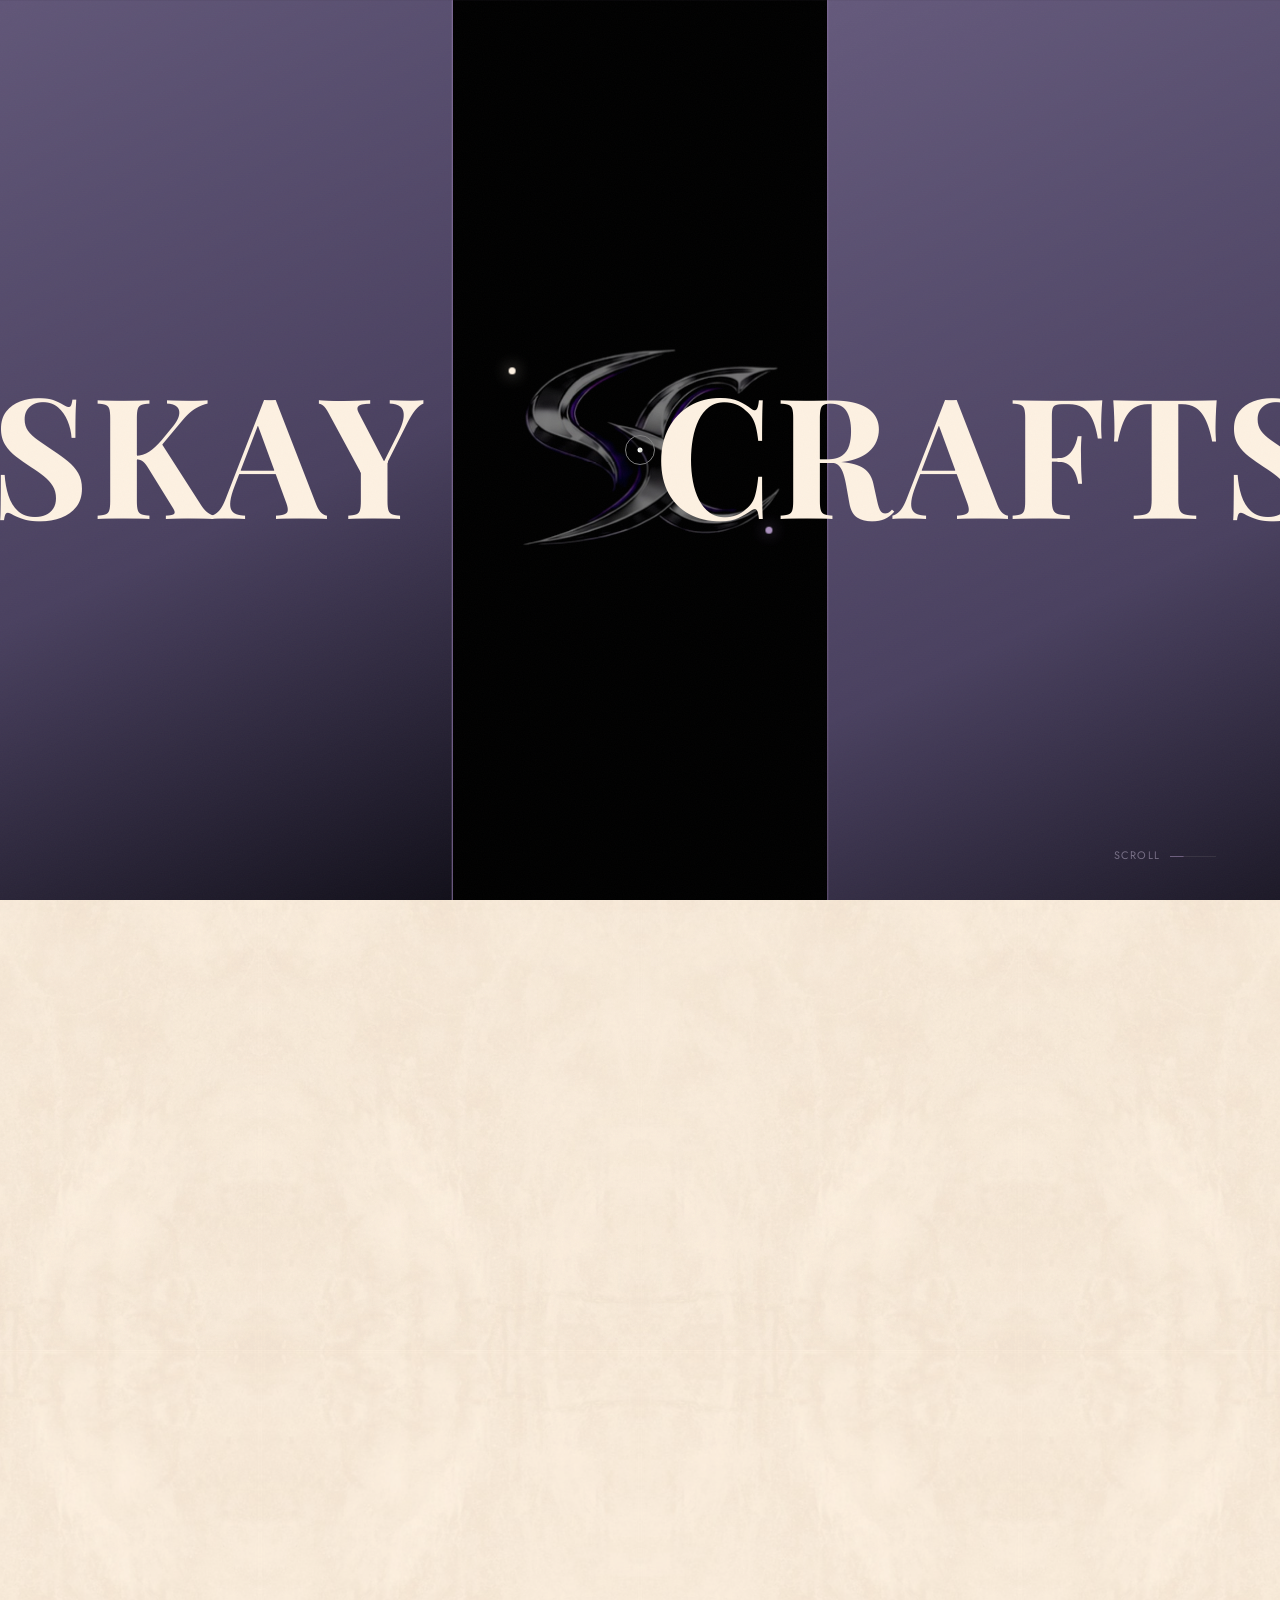
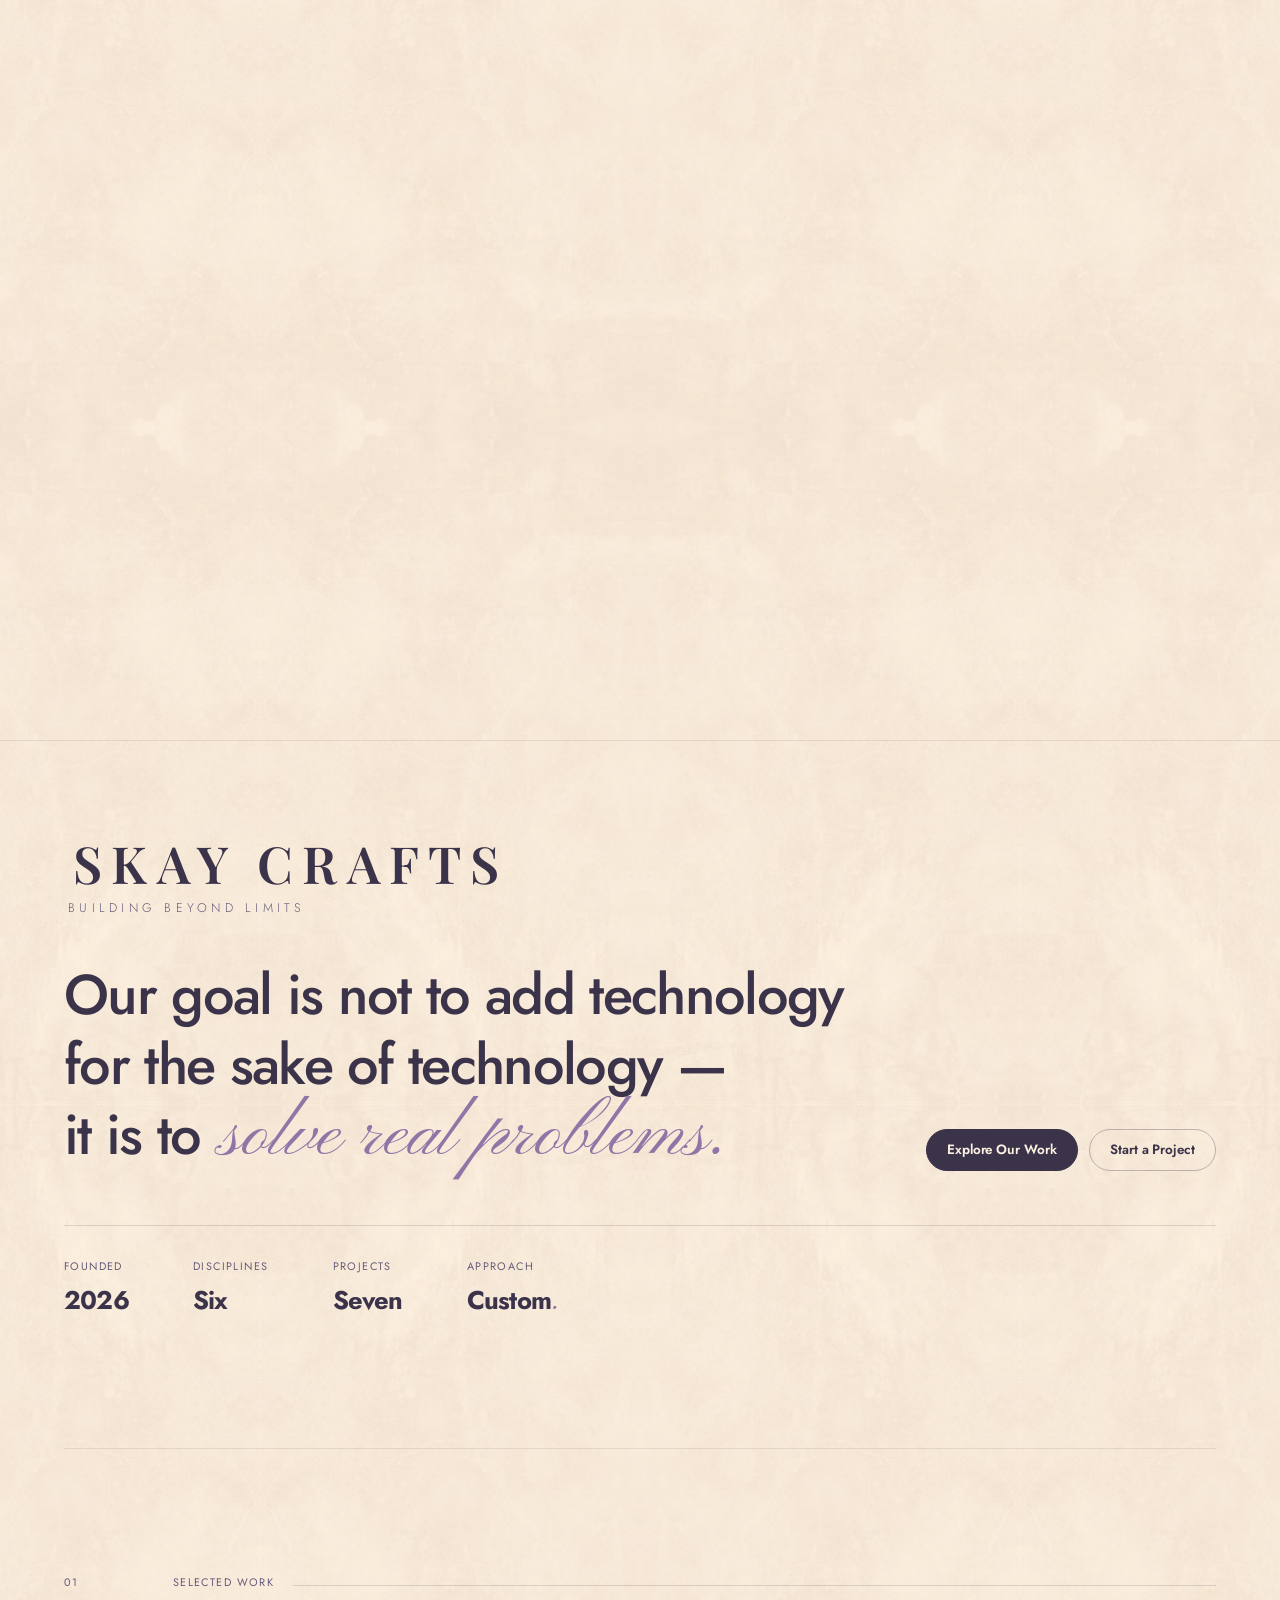
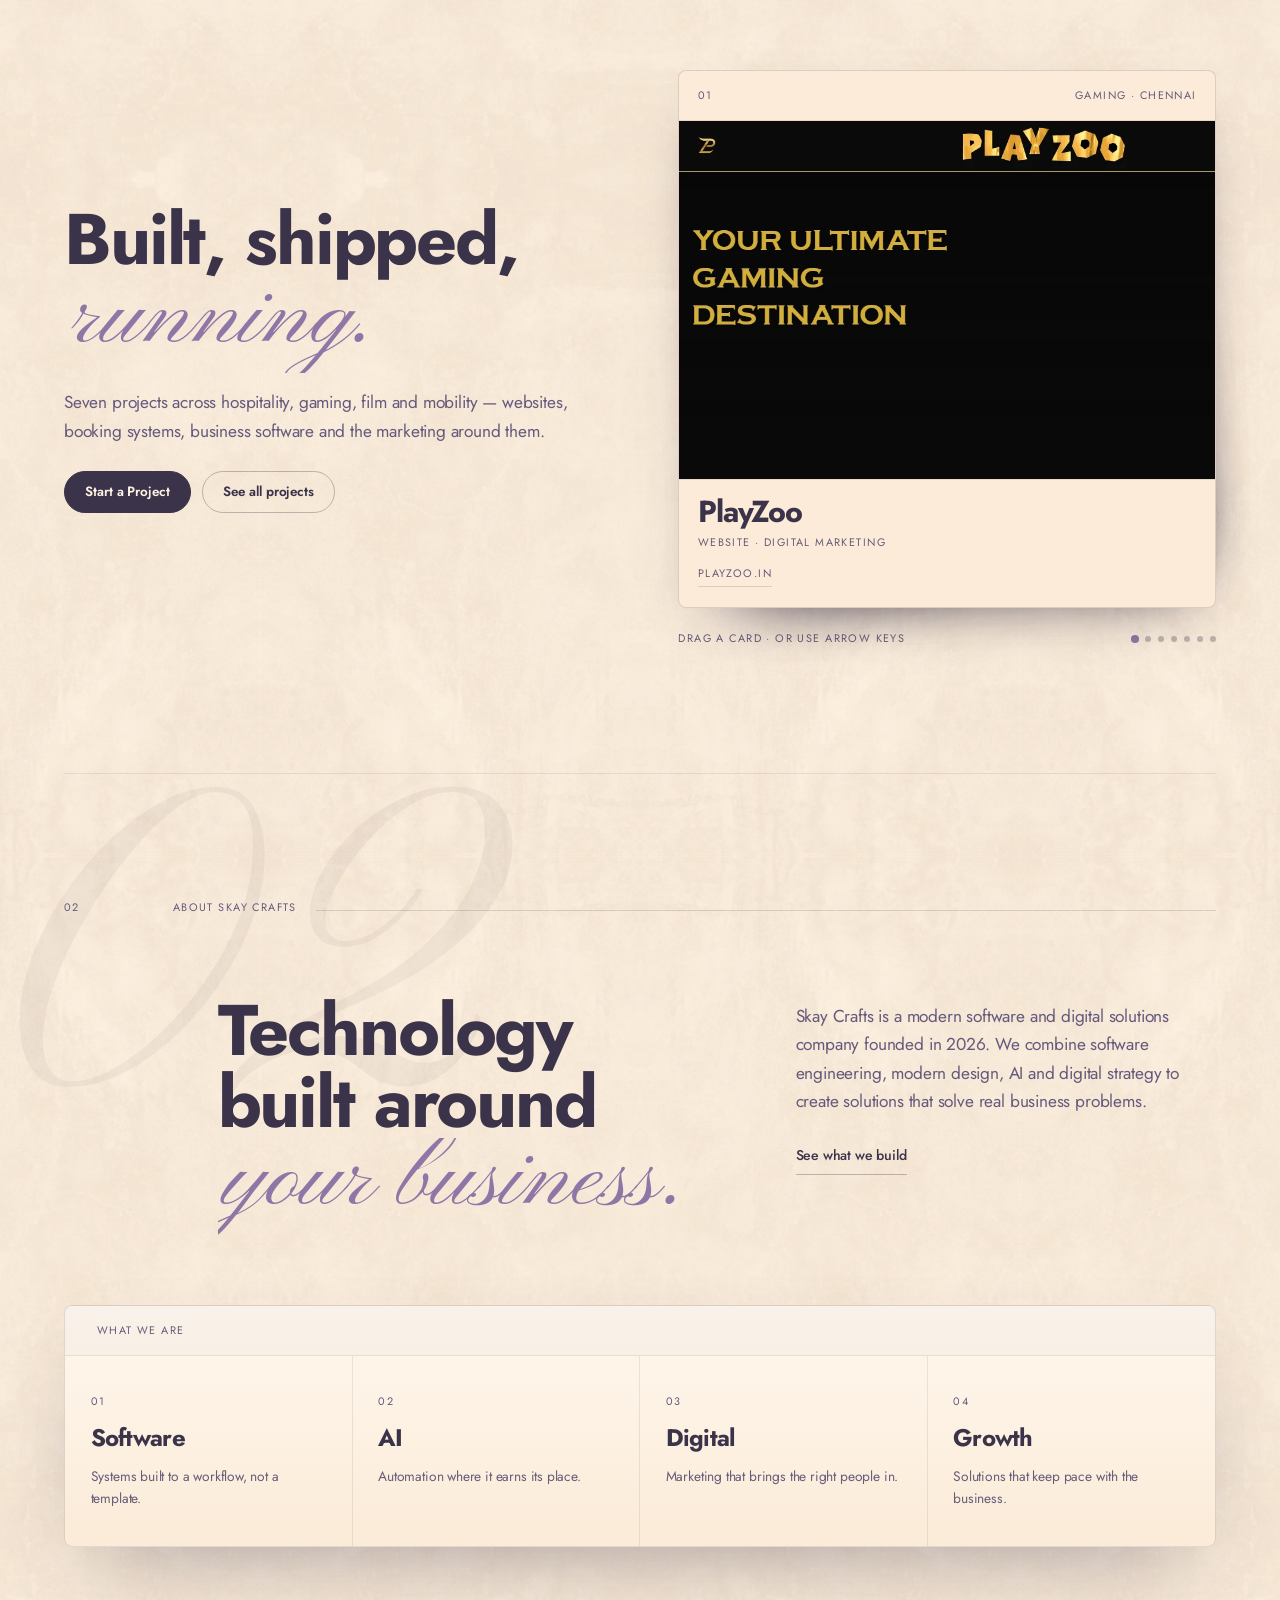
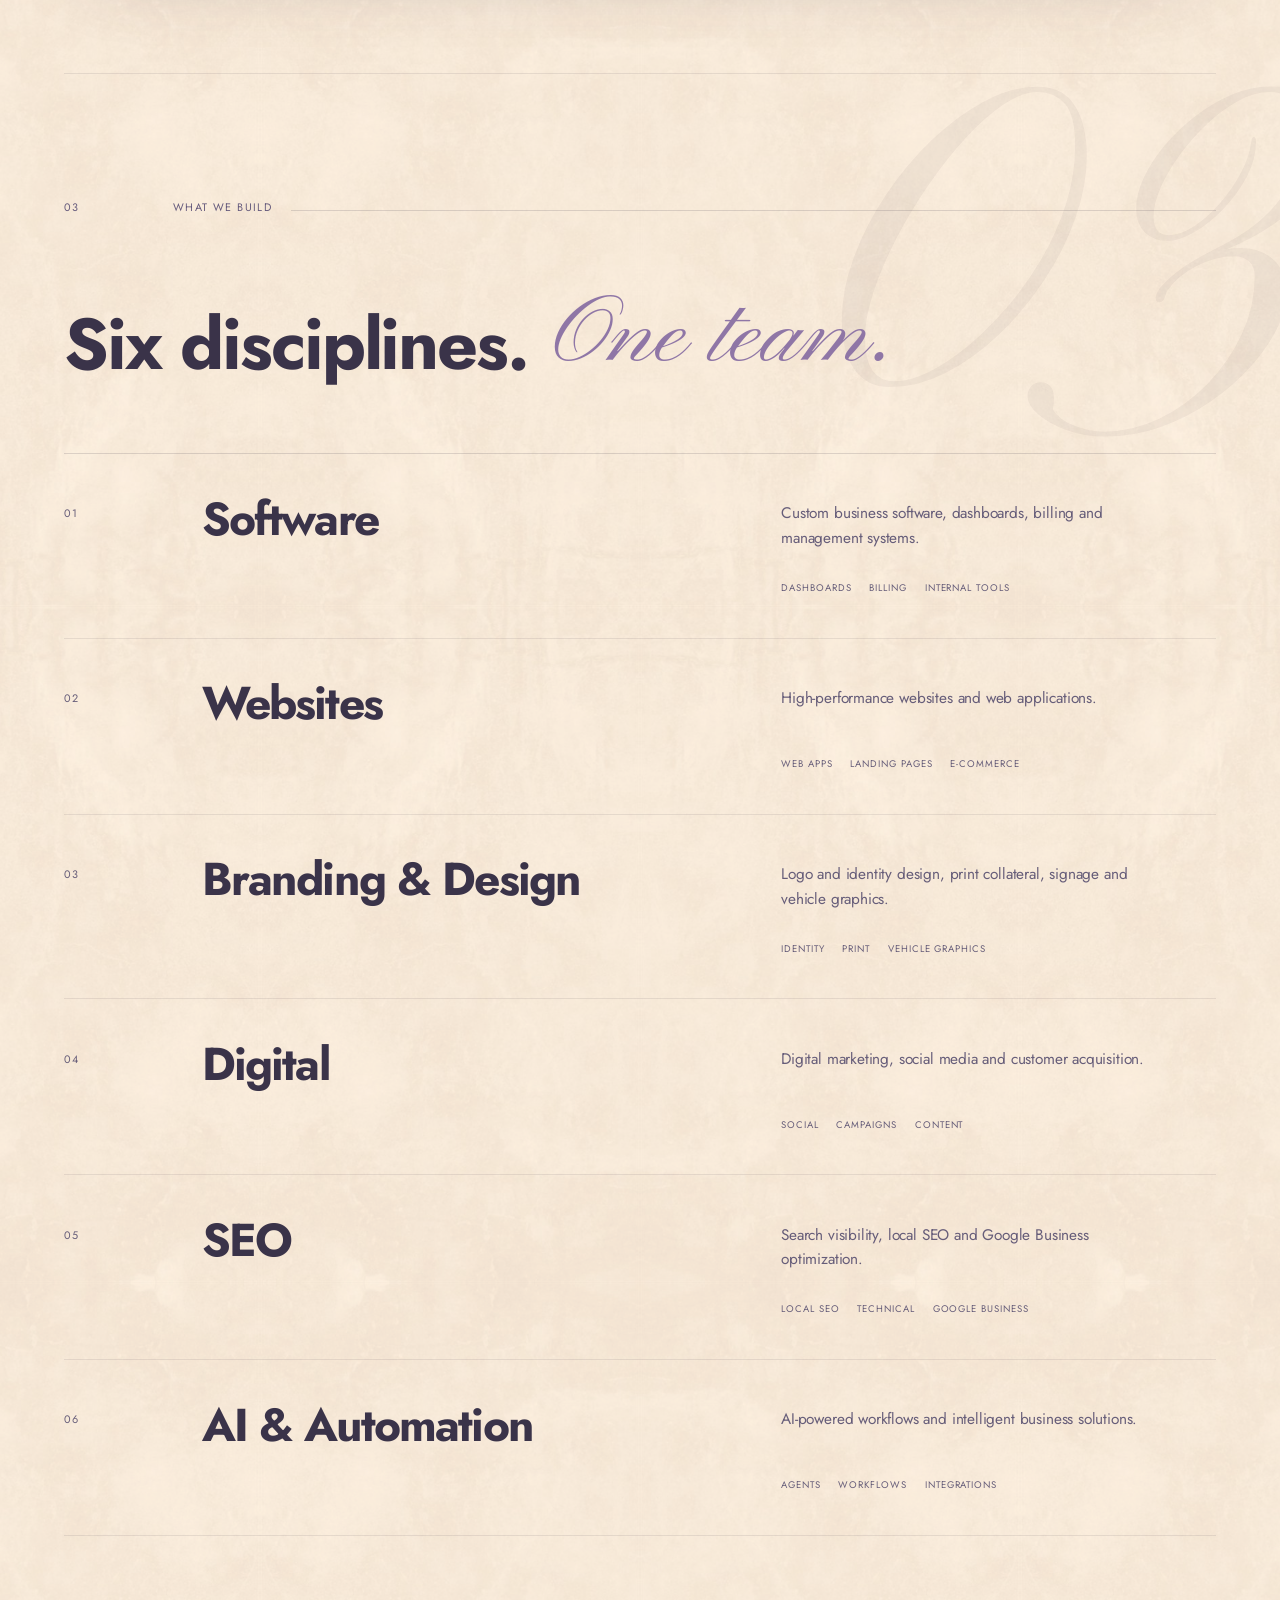
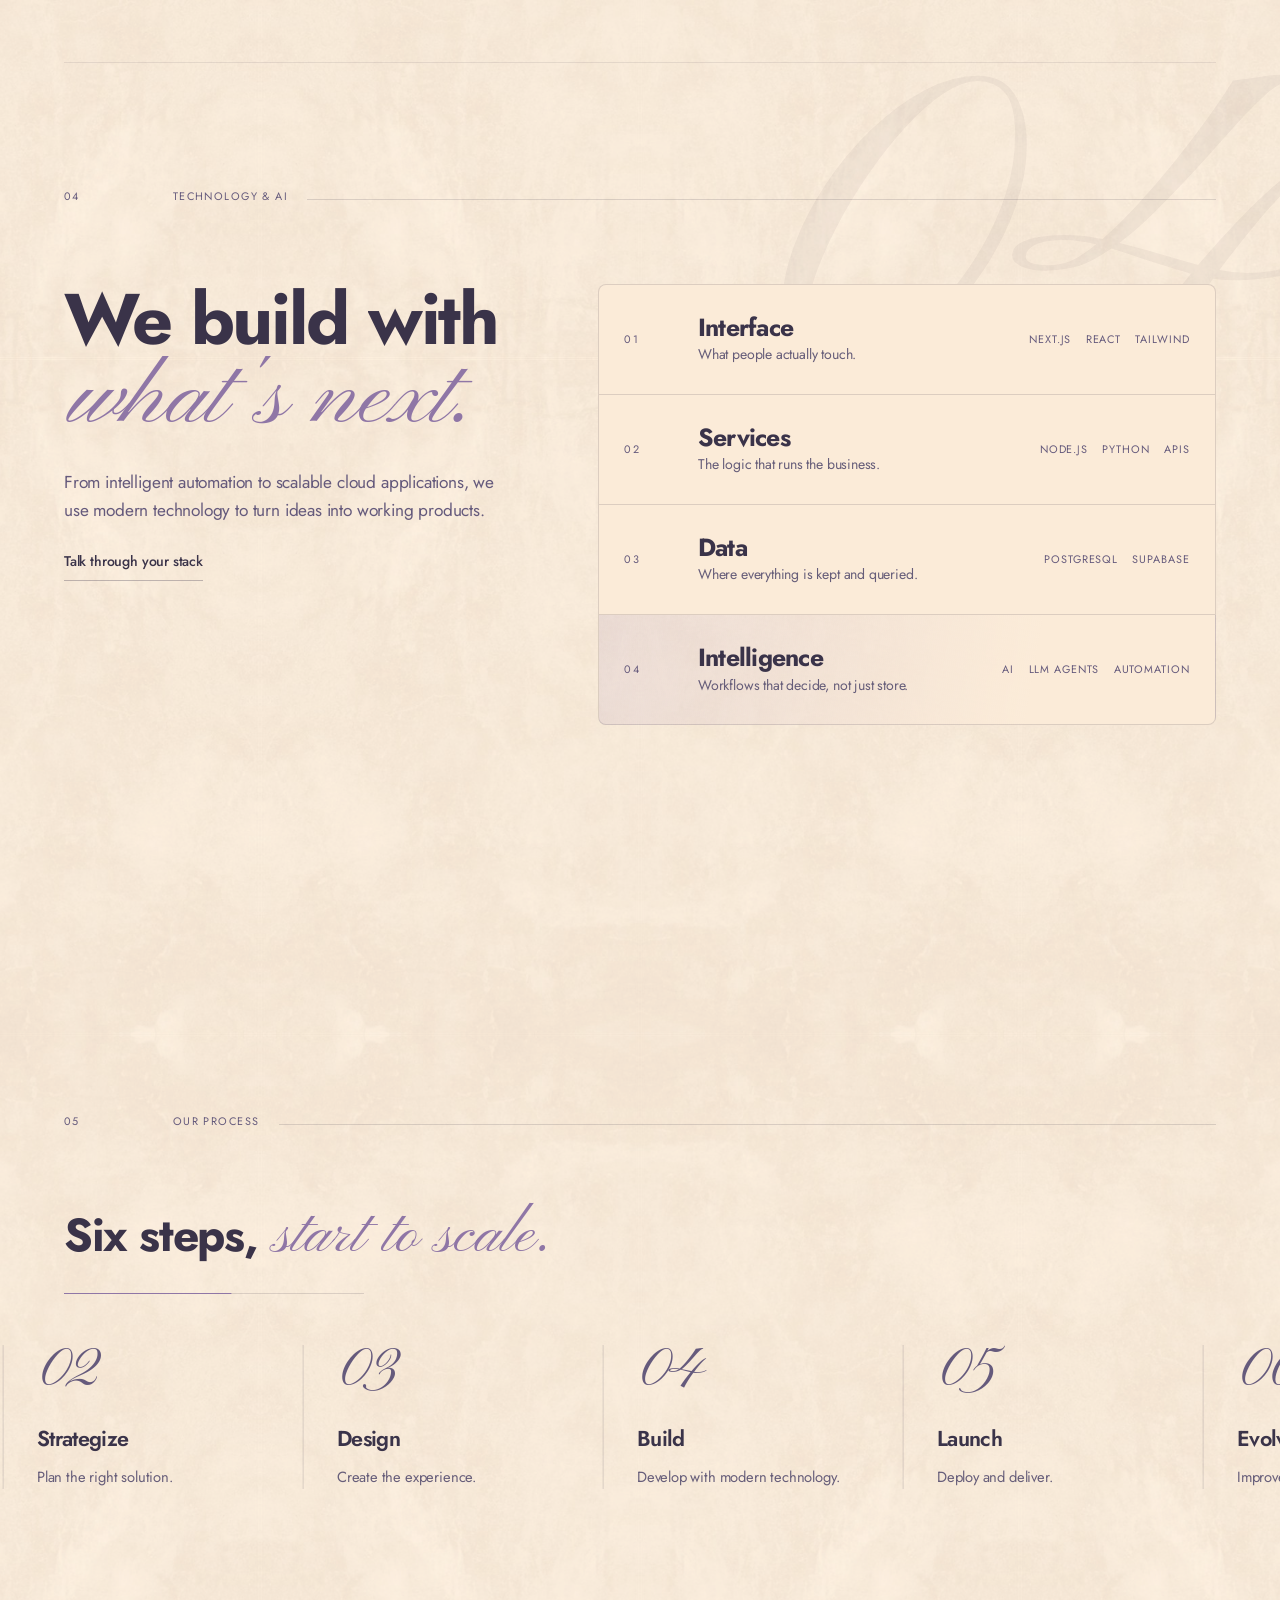
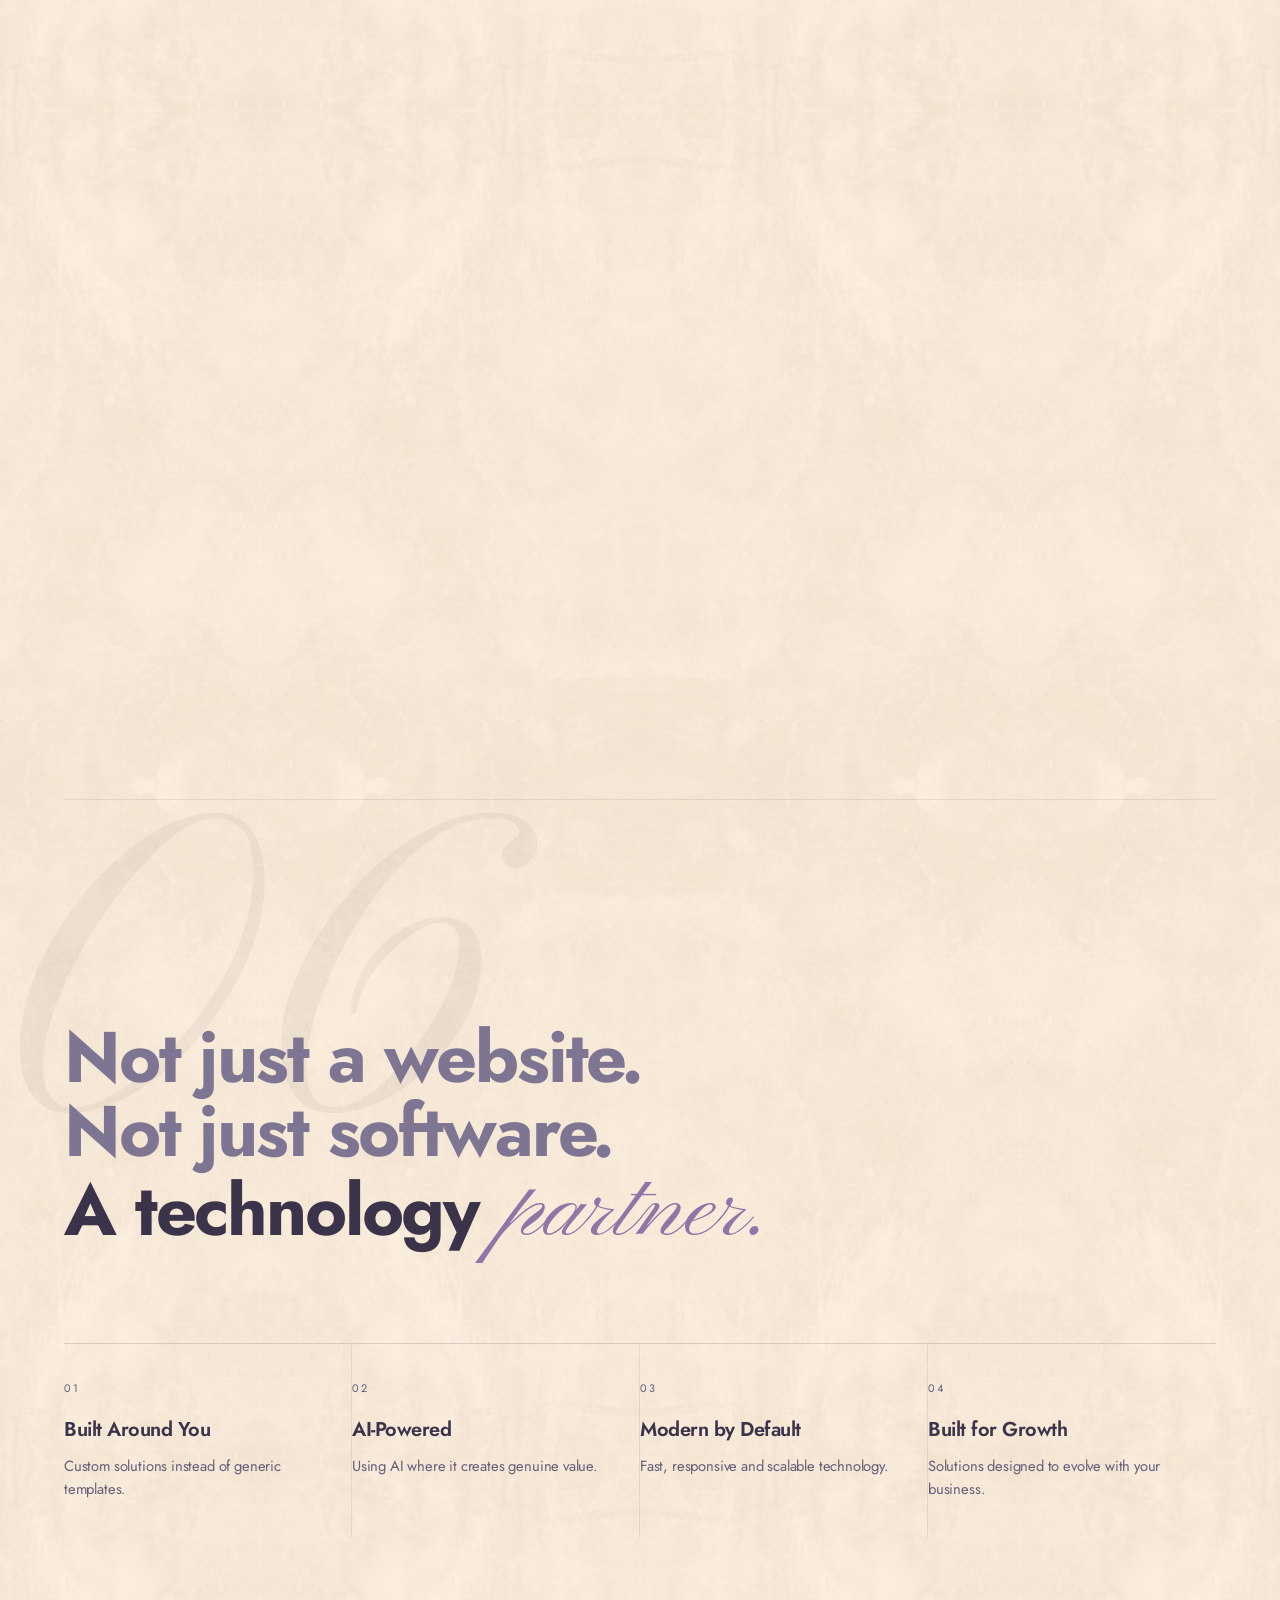
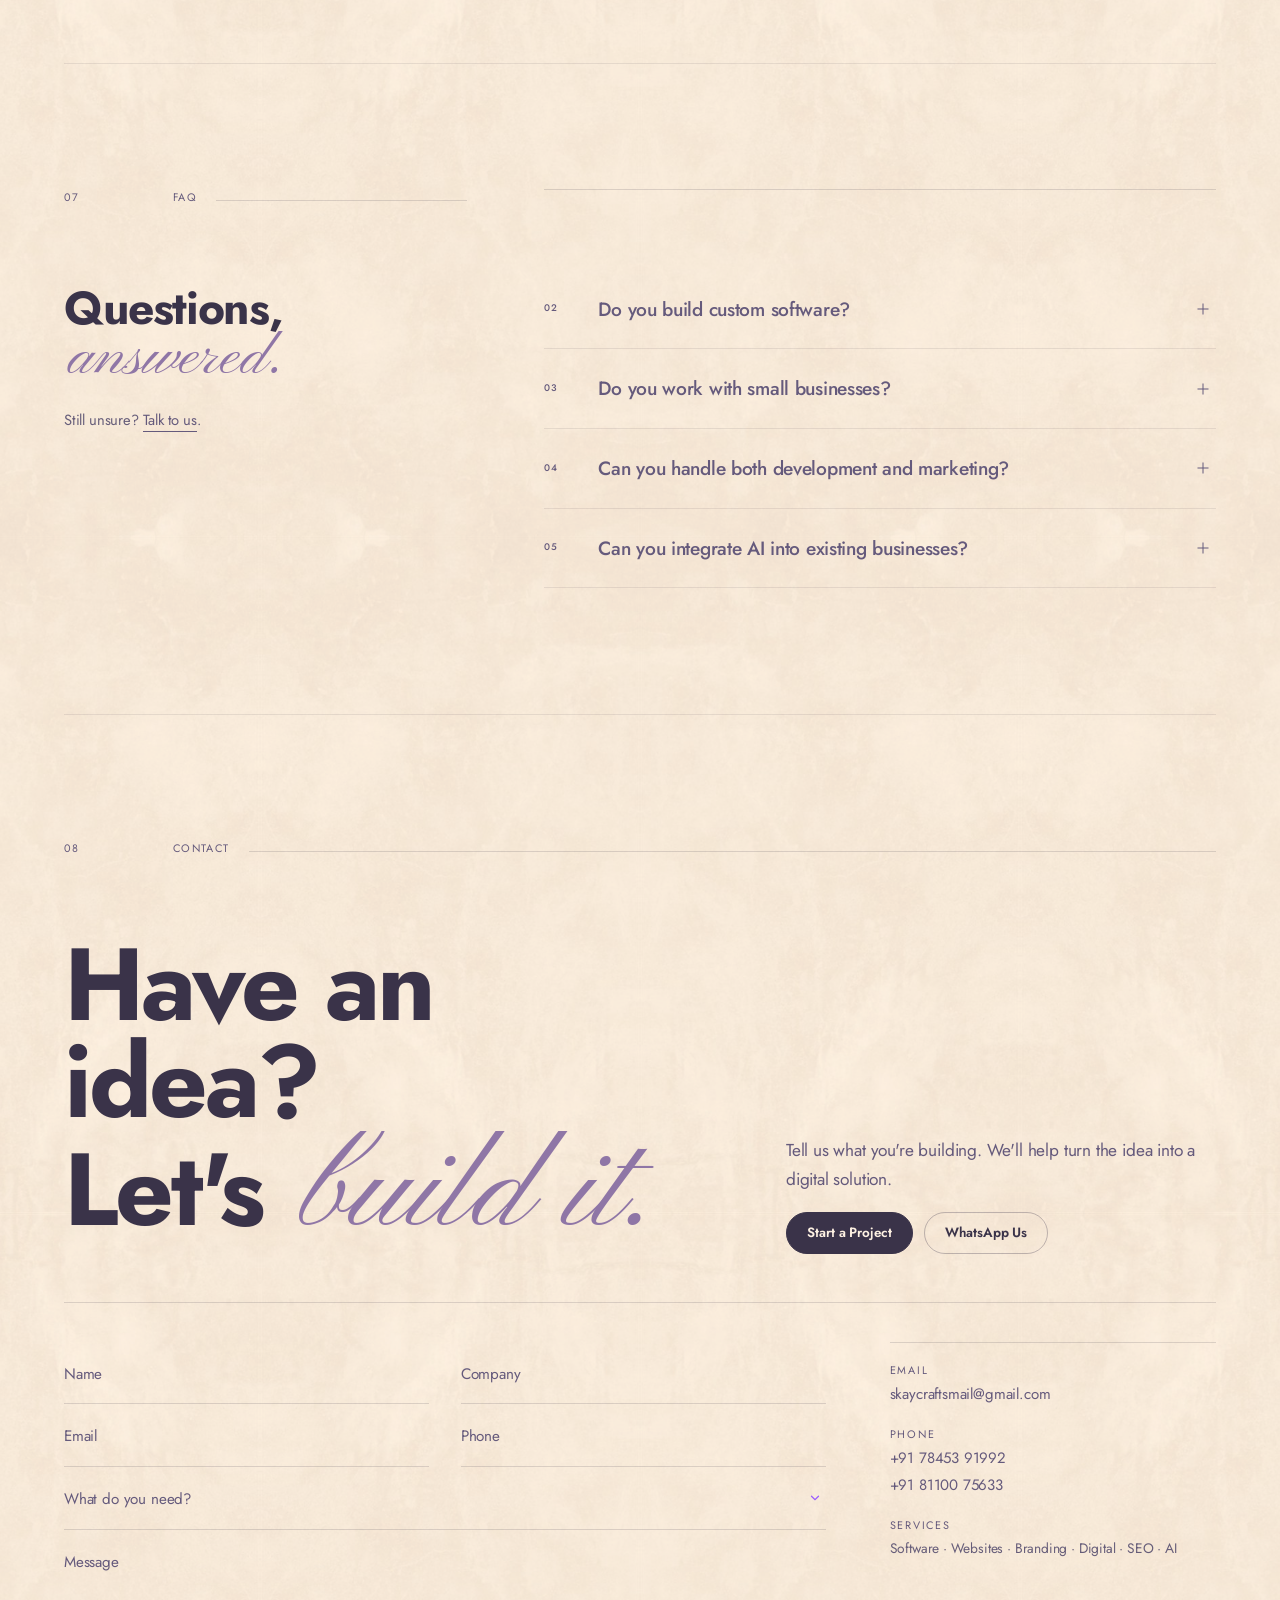
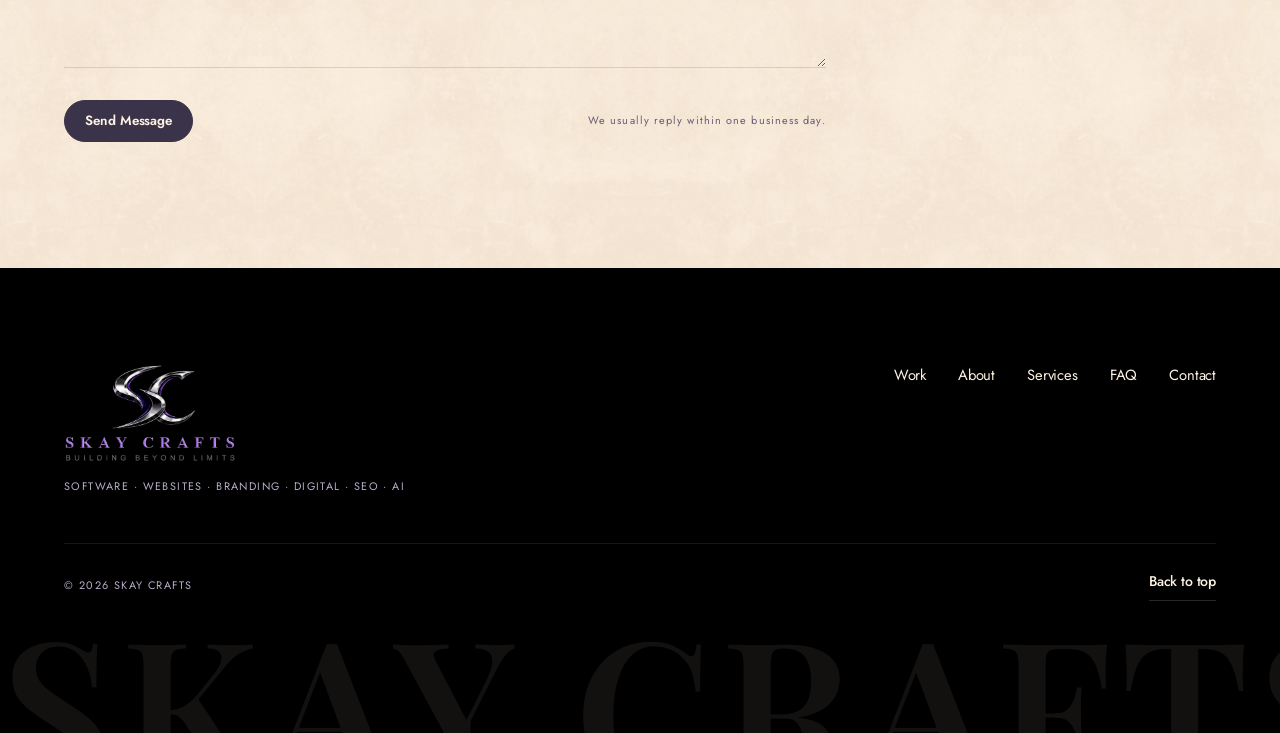
==== commit 7bca44ec: "Make phones load fresh files, tap once and scroll smoothly - Version every CSS/JS link so phones sto" ====
--- a/index.html
+++ b/index.html
@@ -31,16 +31,16 @@
 <link rel="preload" href="assets/fonts/PlayfairDisplay-Variable-latin.woff2" as="font" type="font/woff2" crossorigin />
 
 <!-- Styles — load order matters: tokens > base > layout > components > sections > animations > responsive -->
-<link rel="stylesheet" href="css/fonts.css" />
-<link rel="stylesheet" href="css/tokens.css" />
-<link rel="stylesheet" href="css/base.css" />
-<link rel="stylesheet" href="css/layout.css" />
-<link rel="stylesheet" href="css/components.css" />
-<link rel="stylesheet" href="css/portal.css" />
-<link rel="stylesheet" href="css/deck.css" />
-<link rel="stylesheet" href="css/sections.css" />
-<link rel="stylesheet" href="css/animations.css" />
-<link rel="stylesheet" href="css/responsive.css" />
+<link rel="stylesheet" href="css/fonts.css?v=20260917b" />
+<link rel="stylesheet" href="css/tokens.css?v=20260917b" />
+<link rel="stylesheet" href="css/base.css?v=20260917b" />
+<link rel="stylesheet" href="css/layout.css?v=20260917b" />
+<link rel="stylesheet" href="css/components.css?v=20260917b" />
+<link rel="stylesheet" href="css/portal.css?v=20260917b" />
+<link rel="stylesheet" href="css/deck.css?v=20260917b" />
+<link rel="stylesheet" href="css/sections.css?v=20260917b" />
+<link rel="stylesheet" href="css/animations.css?v=20260917b" />
+<link rel="stylesheet" href="css/responsive.css?v=20260917b" />
 
 <script type="application/ld+json">
 {
@@ -948,16 +948,16 @@
 
 
 <!-- Scripts — classic, ordered, deferred (works over file:// and http) -->
-<script src="js/utils.js" defer></script>
-<script src="js/nav.js" defer></script>
-<script src="js/cursor.js" defer></script>
-<script src="js/reveal.js" defer></script>
-<script src="js/portal.js" defer></script>
-<script src="js/deck.js" defer></script>
-<script src="js/cards.js" defer></script>
-<script src="js/process.js" defer></script>
-<script src="js/accordion.js" defer></script>
-<script src="js/form.js" defer></script>
-<script src="js/main.js" defer></script>
+<script src="js/utils.js?v=20260917b" defer></script>
+<script src="js/nav.js?v=20260917b" defer></script>
+<script src="js/cursor.js?v=20260917b" defer></script>
+<script src="js/reveal.js?v=20260917b" defer></script>
+<script src="js/portal.js?v=20260917b" defer></script>
+<script src="js/deck.js?v=20260917b" defer></script>
+<script src="js/cards.js?v=20260917b" defer></script>
+<script src="js/process.js?v=20260917b" defer></script>
+<script src="js/accordion.js?v=20260917b" defer></script>
+<script src="js/form.js?v=20260917b" defer></script>
+<script src="js/main.js?v=20260917b" defer></script>
 </body>
 </html>
--- a/css/base.css
+++ b/css/base.css
@@ -7,6 +7,8 @@
 
 html {
   -webkit-text-size-adjust: 100%;
+  /* Taps fire immediately: no waiting to see if it's a double-tap zoom. */
+  touch-action: manipulation;
   scroll-behavior: smooth;
   scroll-padding-top: 96px;
 }
@@ -49,9 +51,13 @@
    z-index -1 keeps it under the content, so it tints the ground
    and never the type sitting on it. multiply lets the texture
    contribute its shading without shifting Linen's hue.          */
+body { position: relative; }
 body::before {
   content: "";
-  position: fixed;
+  /* absolute, not fixed: a fixed multiply layer is re-blended against the
+     whole page on every scroll frame, which is what made phones stutter.
+     Attached to the page it is painted once and scrolls with it. */
+  position: absolute;
   inset: 0;
   z-index: -1;
   pointer-events: none;
@@ -79,7 +85,7 @@
 ::-webkit-scrollbar { width: 8px; }
 ::-webkit-scrollbar-track { background: var(--ground-3); }
 ::-webkit-scrollbar-thumb { background: var(--dolphin); }
-::-webkit-scrollbar-thumb:hover { background: var(--accent-deep); }
+@media (hover: hover) { ::-webkit-scrollbar-thumb:hover { background: var(--accent-deep); } }
 
 :focus { outline: none; }
 :focus-visible {
--- a/css/layout.css
+++ b/css/layout.css
@@ -210,7 +210,7 @@
 }
 .mark.is-missing img { display: none; }
 .mark.is-missing .mark__fallback { display: grid; }
-.nav__brand:hover .mark { transform: scale(1.05); }
+@media (hover: hover) { .nav__brand:hover .mark { transform: scale(1.05); } }
 
 .nav__wordmark { display: flex; flex-direction: column; gap: 3px; line-height: 1; }
 .nav__name {
@@ -261,12 +261,12 @@
   transform-origin: 0 50%;
   transition: transform var(--dur) var(--ease-out);
 }
-.nav__links a:hover,
 .nav__links a.is-active { color: var(--on-field); }
-.nav__links a:hover i,
+@media (hover: hover) { .nav__links a:hover { color: var(--on-field); } }
 .nav__links a.is-active i { opacity: 1; transform: translateY(0); }
-.nav__links a:hover::after,
+@media (hover: hover) { .nav__links a:hover i { opacity: 1; transform: translateY(0); } }
 .nav__links a.is-active::after { transform: scaleX(1); }
+@media (hover: hover) { .nav__links a:hover::after { transform: scaleX(1); } }
 
 .nav__actions { display: flex; align-items: center; gap: 1rem; }
 
@@ -323,7 +323,7 @@
   cursor: pointer;
   transition: border-color var(--dur) var(--ease-out);
 }
-.menu__close:hover { border-color: var(--rule-accent); }
+@media (hover: hover) { .menu__close:hover { border-color: var(--rule-accent); } }
 .menu__close span {
   position: absolute;
   top: 50%;
@@ -376,7 +376,7 @@
   letter-spacing: .16em;
   color: var(--accent);
 }
-.menu__nav a:hover { color: var(--accent); }
+@media (hover: hover) { .menu__nav a:hover { color: var(--accent); } }
 
 .menu__foot {
   display: flex;
@@ -385,7 +385,7 @@
   font-size: .88rem;
   color: var(--on-field-2);
 }
-.menu__foot a:hover { color: var(--accent); }
+@media (hover: hover) { .menu__foot a:hover { color: var(--accent); } }
 
 /* ============================================================
    FOOTER
@@ -430,8 +430,8 @@
   transform-origin: 0 50%;
   transition: transform var(--dur) var(--ease-out);
 }
-.footer__nav a:hover { color: var(--accent); }
-.footer__nav a:hover::after { transform: scaleX(1); }
+@media (hover: hover) { .footer__nav a:hover { color: var(--accent); } }
+@media (hover: hover) { .footer__nav a:hover::after { transform: scaleX(1); } }
 
 .footer .linkrule { color: var(--on-field); }
 .footer .linkrule__line { background: var(--rule-dark); }
--- a/css/components.css
+++ b/css/components.css
@@ -88,14 +88,14 @@
   transform-origin: 0 50%;
   transition: transform .5s var(--ease-out);
 }
-.linkrule:hover .linkrule__line::after { transform: scaleX(1); }
+@media (hover: hover) { .linkrule:hover .linkrule__line::after { transform: scaleX(1); } }
 
 .link-underline {
   color: var(--dolphin);
   border-bottom: 1px solid currentColor;
   transition: color var(--dur-fast) var(--ease-out);
 }
-.link-underline:hover { color: var(--ink); }
+@media (hover: hover) { .link-underline:hover { color: var(--ink); } }
 
 /* ============================================================
    DEVICE MOCKUPS — pure CSS, no image assets
@@ -445,8 +445,8 @@
   letter-spacing: .08em;
   color: var(--dolphin);
 }
-.qa__q:hover,
 .qa.is-open .qa__q { color: var(--ink); }
+@media (hover: hover) { .qa__q:hover { color: var(--ink); } }
 
 .qa__icon {
   position: relative;
@@ -505,7 +505,7 @@
   font-size: .98rem;
   transition: border-color var(--dur-fast) var(--ease-out);
 }
-.field textarea { resize: vertical; min-height: 110px; line-height: 1.6; }
+.field textarea { resize: vertical; min-height: 90px; line-height: 1.6; }
 
 .field select {
   appearance: none;
@@ -552,19 +552,20 @@
   letter-spacing: .06em;
   color: #ff8fa0;
   opacity: 0;
-  height: 1.4rem;
-  padding-top: .3rem;
+  height: 0;
+  overflow: hidden;
   transition: opacity var(--dur-fast) var(--ease-out);
 }
-.field.has-error .field__err { opacity: 1; }
+/* Space for the message only opens when there is one to show. */
+.field.has-error .field__err { opacity: 1; height: auto; padding-top: .3rem; }
 
 .form__foot {
   display: flex;
   flex-wrap: wrap;
   align-items: center;
   justify-content: space-between;
-  gap: .9rem 1.5rem;
-  margin-top: 2rem;
+  gap: .6rem 1.5rem;
+  margin-top: 1.5rem;
 }
 .form__hint {
   font-family: var(--font-mono);
@@ -573,9 +574,9 @@
   color: var(--ink-3);
 }
 .form__status {
-  margin-top: 1rem;
-  padding: .9rem 1.1rem;
-  border: 1px solid var(--rule);
+  margin-top: 0;
+  padding: 0 1.1rem;
+  border: 0 solid var(--rule);
   font-size: .86rem;
   text-align: center;
   opacity: 0;
@@ -583,6 +584,6 @@
   overflow: hidden;
   transition: opacity var(--dur) var(--ease-out), max-height var(--dur) var(--ease-out);
 }
-.form__status.is-shown { opacity: 1; max-height: 200px; }
+.form__status.is-shown { opacity: 1; max-height: 200px; margin-top: 1rem; padding-block: .9rem; border-width: 1px; }
 .form__status.is-ok { border-color: var(--rule-accent); background: var(--fill-accent); color: var(--ink); }
 .form__status.is-bad { border-color: rgba(255, 107, 129, .35); background: rgba(255, 107, 129, .07); color: #ff9fae; }
--- a/css/deck.css
+++ b/css/deck.css
@@ -112,7 +112,7 @@
   word-break: break-all;
   transition: color var(--dur-fast) var(--ease-out), border-color var(--dur-fast) var(--ease-out);
 }
-.deckcard__link:hover { color: var(--accent-deep); border-bottom-color: var(--rule-accent); }
+@media (hover: hover) { .deckcard__link:hover { color: var(--accent-deep); border-bottom-color: var(--rule-accent); } }
 
 /* ── Hint + progress dots ───────────────────────────────────── */
 .deck__meta {
--- a/css/sections.css
+++ b/css/sections.css
@@ -57,7 +57,7 @@
   transition: background-color var(--dur) var(--ease-out);
 }
 .pillar:last-child { border-right: 0; }
-.pillar:hover { background: rgba(171, 146, 191, .09); }
+@media (hover: hover) { .pillar:hover { background: rgba(171, 146, 191, .09); } }
 .pillar__k {
   font-family: var(--font-mono);
   font-size: var(--fs-micro);
@@ -103,7 +103,7 @@
   transform-origin: 0 50%;
   transition: transform .6s var(--ease-out);
 }
-.svc:hover::after { transform: scaleX(1); }
+@media (hover: hover) { .svc:hover::after { transform: scaleX(1); } }
 
 .svc__num {
   font-family: var(--font-mono);
@@ -113,7 +113,7 @@
   padding-top: .6rem;
   transition: color var(--dur) var(--ease-out);
 }
-.svc:hover .svc__num { color: var(--dolphin); }
+@media (hover: hover) { .svc:hover .svc__num { color: var(--dolphin); } }
 
 .svc__title {
   font-family: var(--font-display);
@@ -123,7 +123,7 @@
   line-height: 1;
   transition: transform .5s var(--ease-out);
 }
-.svc:hover .svc__title { transform: translateX(10px); }
+@media (hover: hover) { .svc:hover .svc__title { transform: translateX(10px); } }
 
 .svc__desc {
   grid-column: 3;
@@ -148,7 +148,7 @@
   color: var(--ink-3);
   transition: color var(--dur) var(--ease-out);
 }
-.svc:hover .svc__tags li { color: var(--dolphin); }
+@media (hover: hover) { .svc:hover .svc__tags li { color: var(--dolphin); } }
 
 /* ════════════════════════════════════════════════════════════
    05 · TECHNOLOGY — the stack, layer by layer
@@ -199,13 +199,13 @@
   transform-origin: 50% 0;
   transition: transform .5s var(--ease-out);
 }
-.layer:hover {
+@media (hover: hover) { .layer:hover {
   transform: translateX(6px);
   border-color: var(--rule-accent);
   box-shadow: var(--shadow-card);
   z-index: 1;
-}
-.layer:hover::before { transform: scaleY(1); }
+} }
+@media (hover: hover) { .layer:hover::before { transform: scaleY(1); } }
 
 .layer__no {
   font-family: var(--font-mono);
@@ -300,7 +300,7 @@
   transform-origin: 50% 0;
   transition: transform .6s var(--ease-out);
 }
-.step:hover::before { transform: scaleY(1); }
+@media (hover: hover) { .step:hover::before { transform: scaleY(1); } }
 
 .step__num {
   font-family: var(--font-edit);
@@ -311,7 +311,7 @@
   margin-bottom: .8rem;
   transition: color var(--dur) var(--ease-out);
 }
-.step:hover .step__num { color: var(--accent-deep); }
+@media (hover: hover) { .step:hover .step__num { color: var(--accent-deep); } }
 .step__title { font-family: var(--font-display); font-size: 1.35rem; font-weight: 600; letter-spacing: -.03em; }
 .step__desc { font-size: .92rem; color: var(--ink-3); }
 
@@ -390,12 +390,12 @@
   transform-origin: 0 50%;
   transition: transform .55s var(--ease-out);
 }
-.founder:hover {
+@media (hover: hover) { .founder:hover {
   transform: translateY(-4px);
   border-color: var(--rule-accent);
   box-shadow: var(--shadow-lift);
-}
-.founder:hover::before { transform: scaleX(1); }
+} }
+@media (hover: hover) { .founder:hover::before { transform: scaleX(1); } }
 
 .founder__head {
   display: flex;
@@ -460,8 +460,8 @@
   grid-template-columns: 1.2fr .8fr;
   gap: clamp(2rem, 6vw, 5rem);
   align-items: end;
-  padding-bottom: clamp(3rem, 7vw, 5rem);
-  margin-bottom: clamp(3rem, 7vw, 5rem);
+  padding-bottom: clamp(1.75rem, 4vw, 3rem);
+  margin-bottom: clamp(1.25rem, 3vw, 2.5rem);
   border-bottom: 1px solid var(--rule);
 }
 .contact__big {
@@ -472,24 +472,24 @@
   letter-spacing: var(--track-tight);
 }
 .contact__big span { display: block; }
-.contact__aside { display: flex; flex-direction: column; gap: 1.8rem; }
+.contact__aside { display: flex; flex-direction: column; gap: 1.2rem; }
 .contact__btns { display: flex; flex-wrap: wrap; gap: .7rem; }
 
 .contact__panel {
   display: grid;
   grid-template-columns: 1.4fr .6fr;
-  gap: clamp(2rem, 6vw, 5rem);
+  gap: clamp(1.75rem, 5vw, 4rem);
   align-items: start;
 }
 
 .contact__info {
   display: flex;
   flex-direction: column;
-  gap: 1.8rem;
-  padding-top: 1.6rem;
+  gap: 1.2rem;
+  padding-top: 1.2rem;
   border-top: 1px solid var(--rule);
 }
-.ci { display: flex; flex-direction: column; gap: .35rem; }
+.ci { display: flex; flex-direction: column; gap: .2rem; }
 .ci__k {
   font-family: var(--font-mono);
   font-size: var(--fs-micro);
@@ -503,5 +503,5 @@
   word-break: break-word;
   transition: color var(--dur-fast) var(--ease-out);
 }
-a.ci__v:hover { color: var(--accent-deep); }
+@media (hover: hover) { a.ci__v:hover { color: var(--accent-deep); } }
 .ci__v--plain { color: var(--ink-3); font-size: .86rem; }
--- a/css/responsive.css
+++ b/css/responsive.css
@@ -120,7 +120,7 @@
   /* Stack layers go vertical: the tech list drops under the name */
   .layer { grid-template-columns: 2.2rem minmax(0, 1fr); }
   .layer__tech { grid-column: 2; justify-content: flex-start; max-width: none; }
-  .layer:hover { transform: none; }
+  @media (hover: hover) { .layer:hover { transform: none; } }
 
   /* A clean 2x2: Software | AI over Digital | Growth. The old
      :last-child rule spanned Growth across both columns, which
@@ -150,12 +150,12 @@
   .contact__btns { flex-direction: column; align-items: flex-start; }
 
   .device--phone { width: min(72%, 200px); }
-  .contact__info { flex-direction: column; gap: 1.5rem; }
+  .contact__info { flex-direction: column; gap: 1rem; }
 }
 
 /* ── Coarse pointers: no hover-only affordances ────────────── */
 @media (hover: none) {
-  .svc:hover .svc__title { transform: none; }
+  @media (hover: hover) { .svc:hover .svc__title { transform: none; } }
 }
 
 /* ── Print ─────────────────────────────────────────────────── */
@@ -564,3 +564,30 @@
   /* The head row no longer has a second item to space against. */
   .about__panelHead { padding: .8rem 1rem; }
 }
+
+/* ── Contact details on touch ───────────────────────────────
+   Each link already carries ~11px of tap padding above and below,
+   so the column gap and the label spacing were stacking on top of
+   it and left the phone numbers floating apart. The hit area stays
+   44px; only the doubled-up space goes. */
+@media (pointer: coarse), (max-width: 720px) {
+  .ci { gap: 0; }
+  .ci__k { margin-bottom: -.4rem; }
+  .contact__info { gap: .5rem; }
+}
+
+/* ── Scrolling performance on touch devices ─────────────────
+   The film grain is an animated full-screen SVG noise layer at
+   2.5% opacity - invisible on a phone, but it repaints every
+   frame. The nav blur re-samples everything behind the bar on
+   each scroll step; the bar is near-opaque black, so a solid
+   fill looks the same. Both removed where they cost the most. */
+@media (pointer: coarse), (max-width: 900px) {
+  .grain { display: none; }
+  .nav,
+  .nav.is-stuck {
+    backdrop-filter: none;
+    -webkit-backdrop-filter: none;
+    background: rgba(0, 0, 0, .94);
+  }
+}
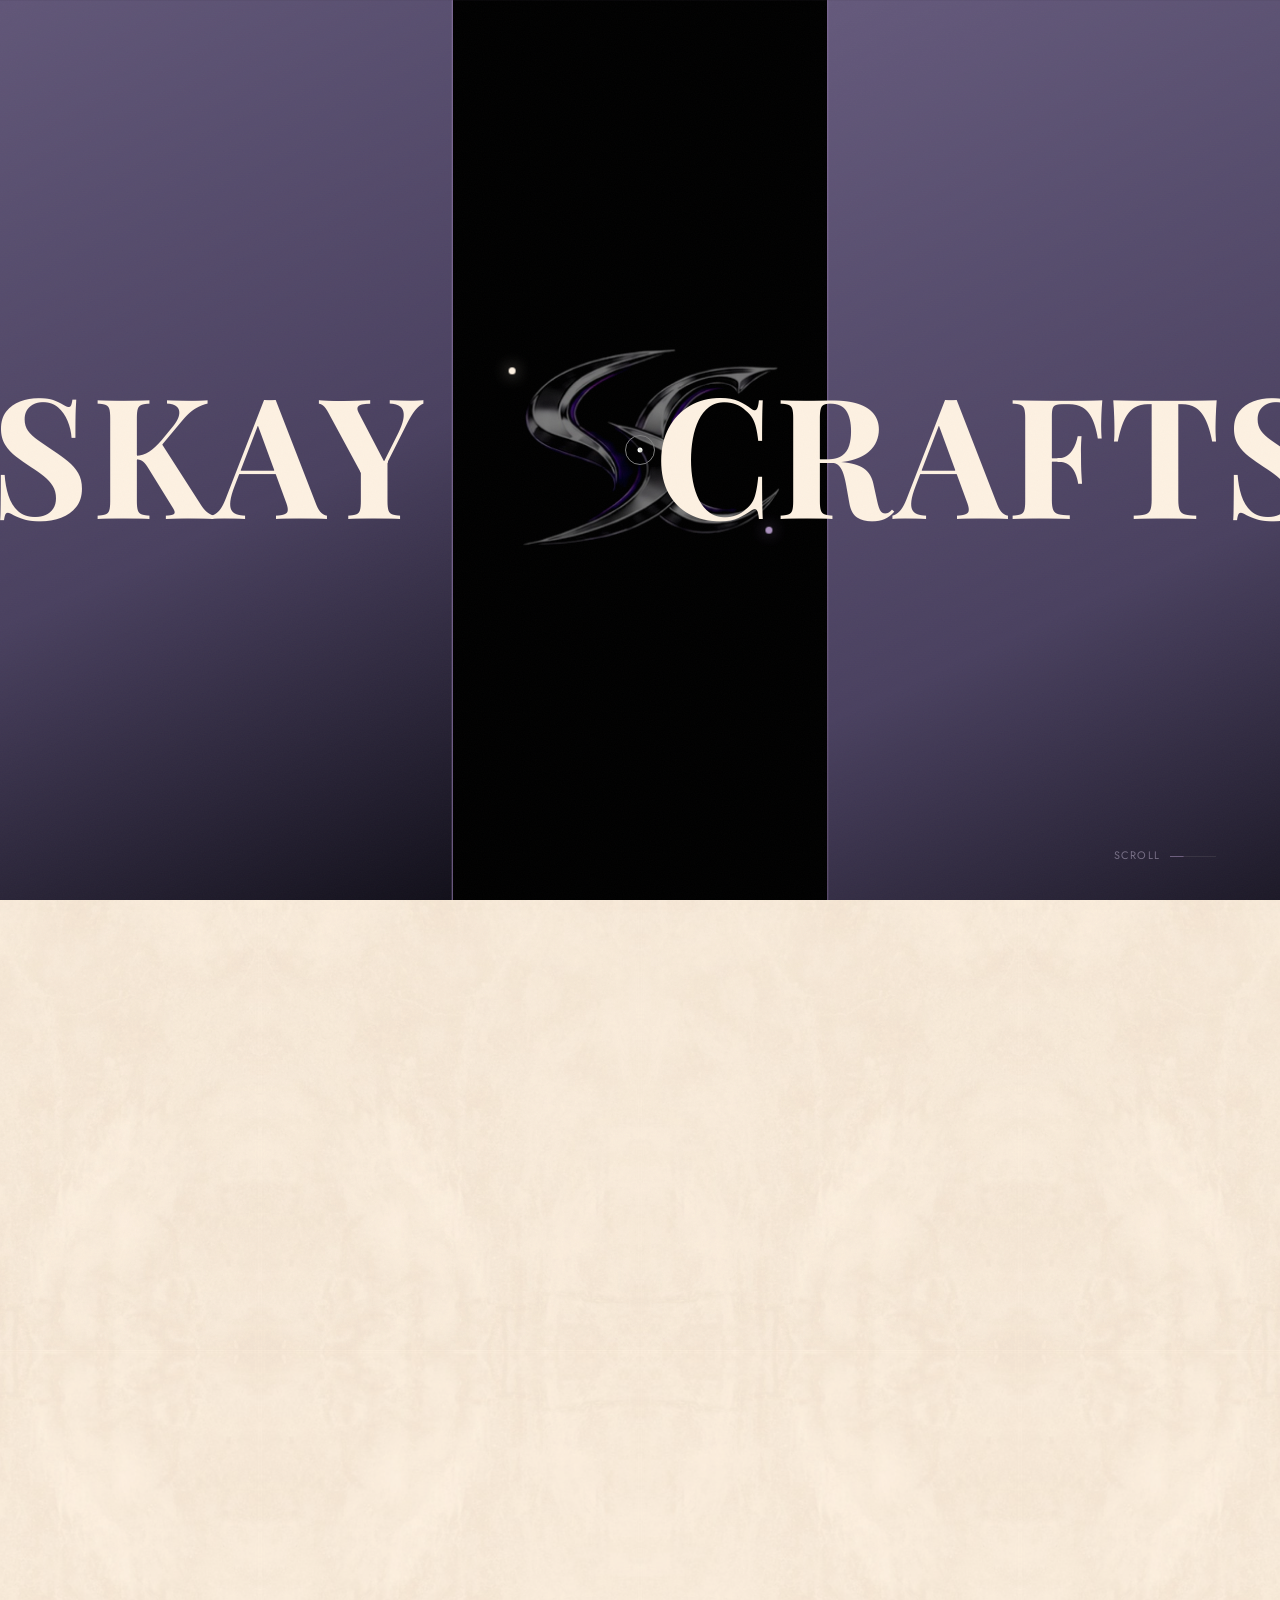
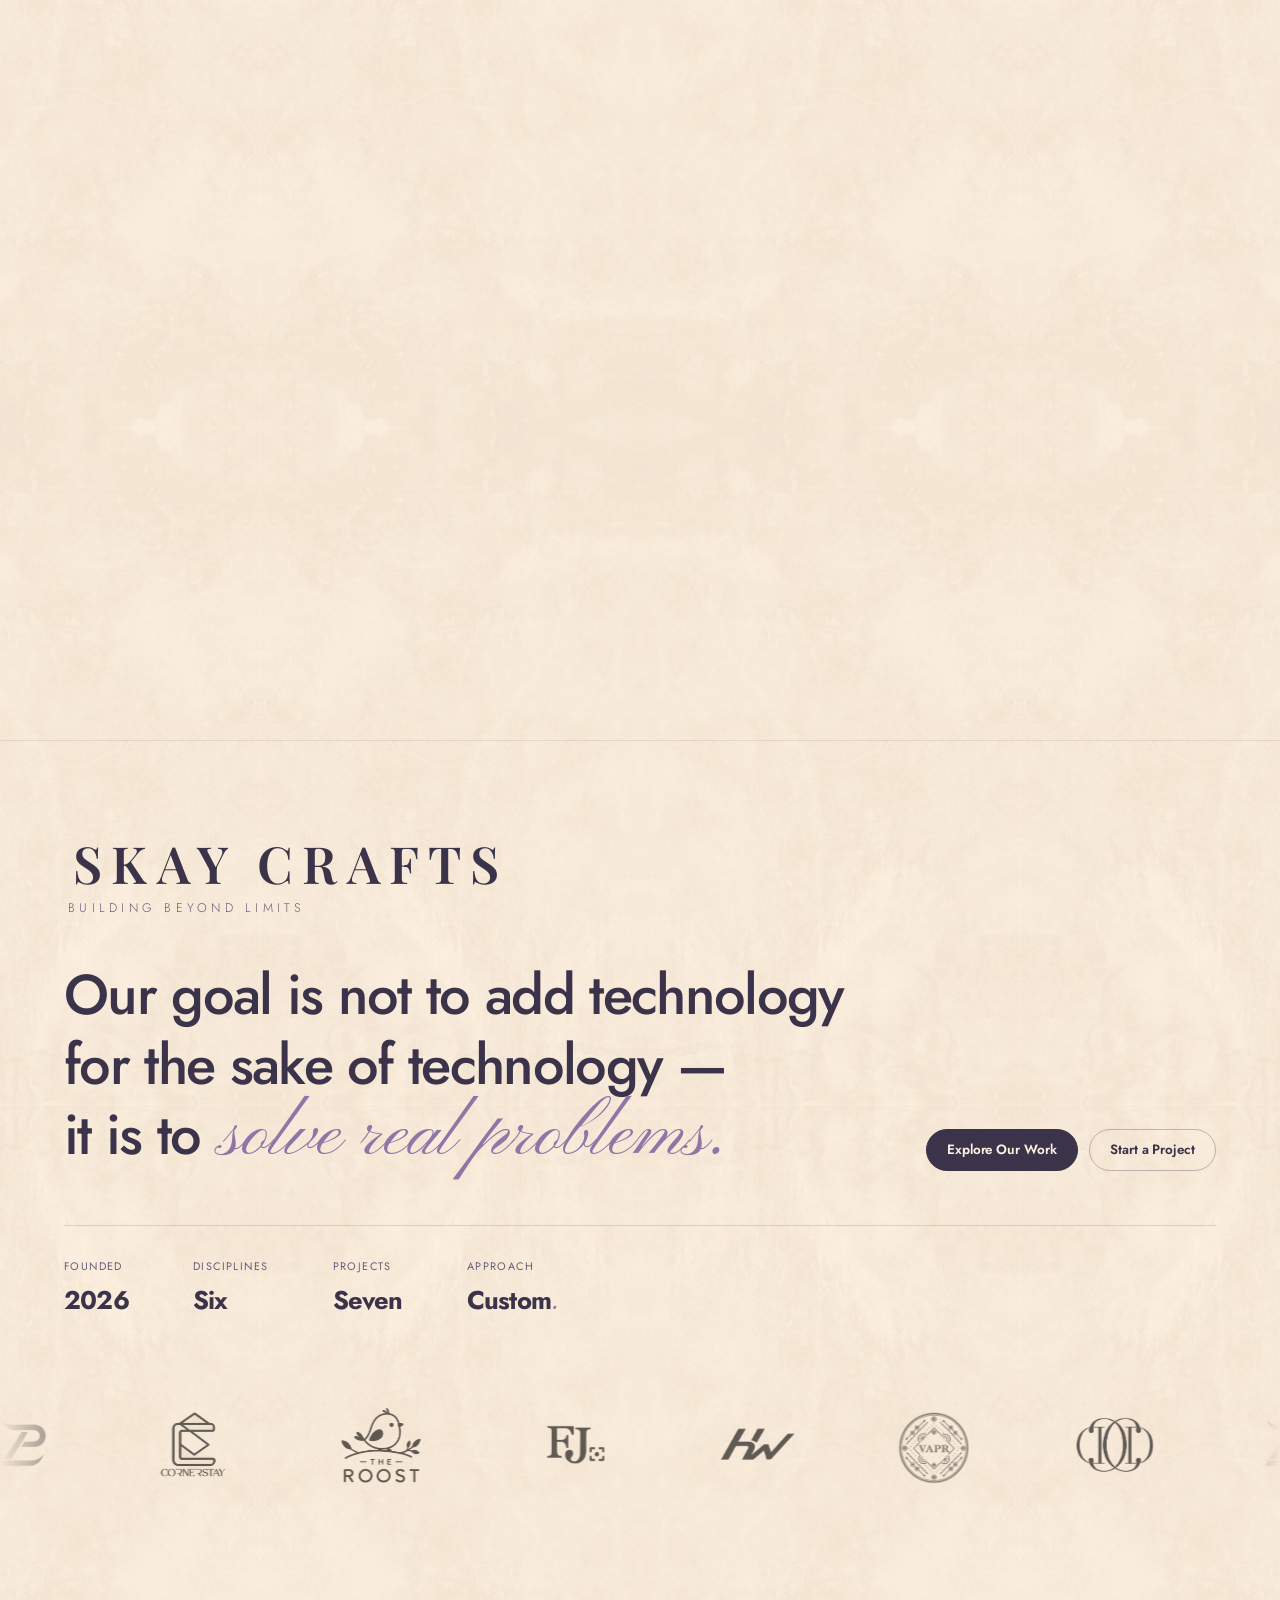
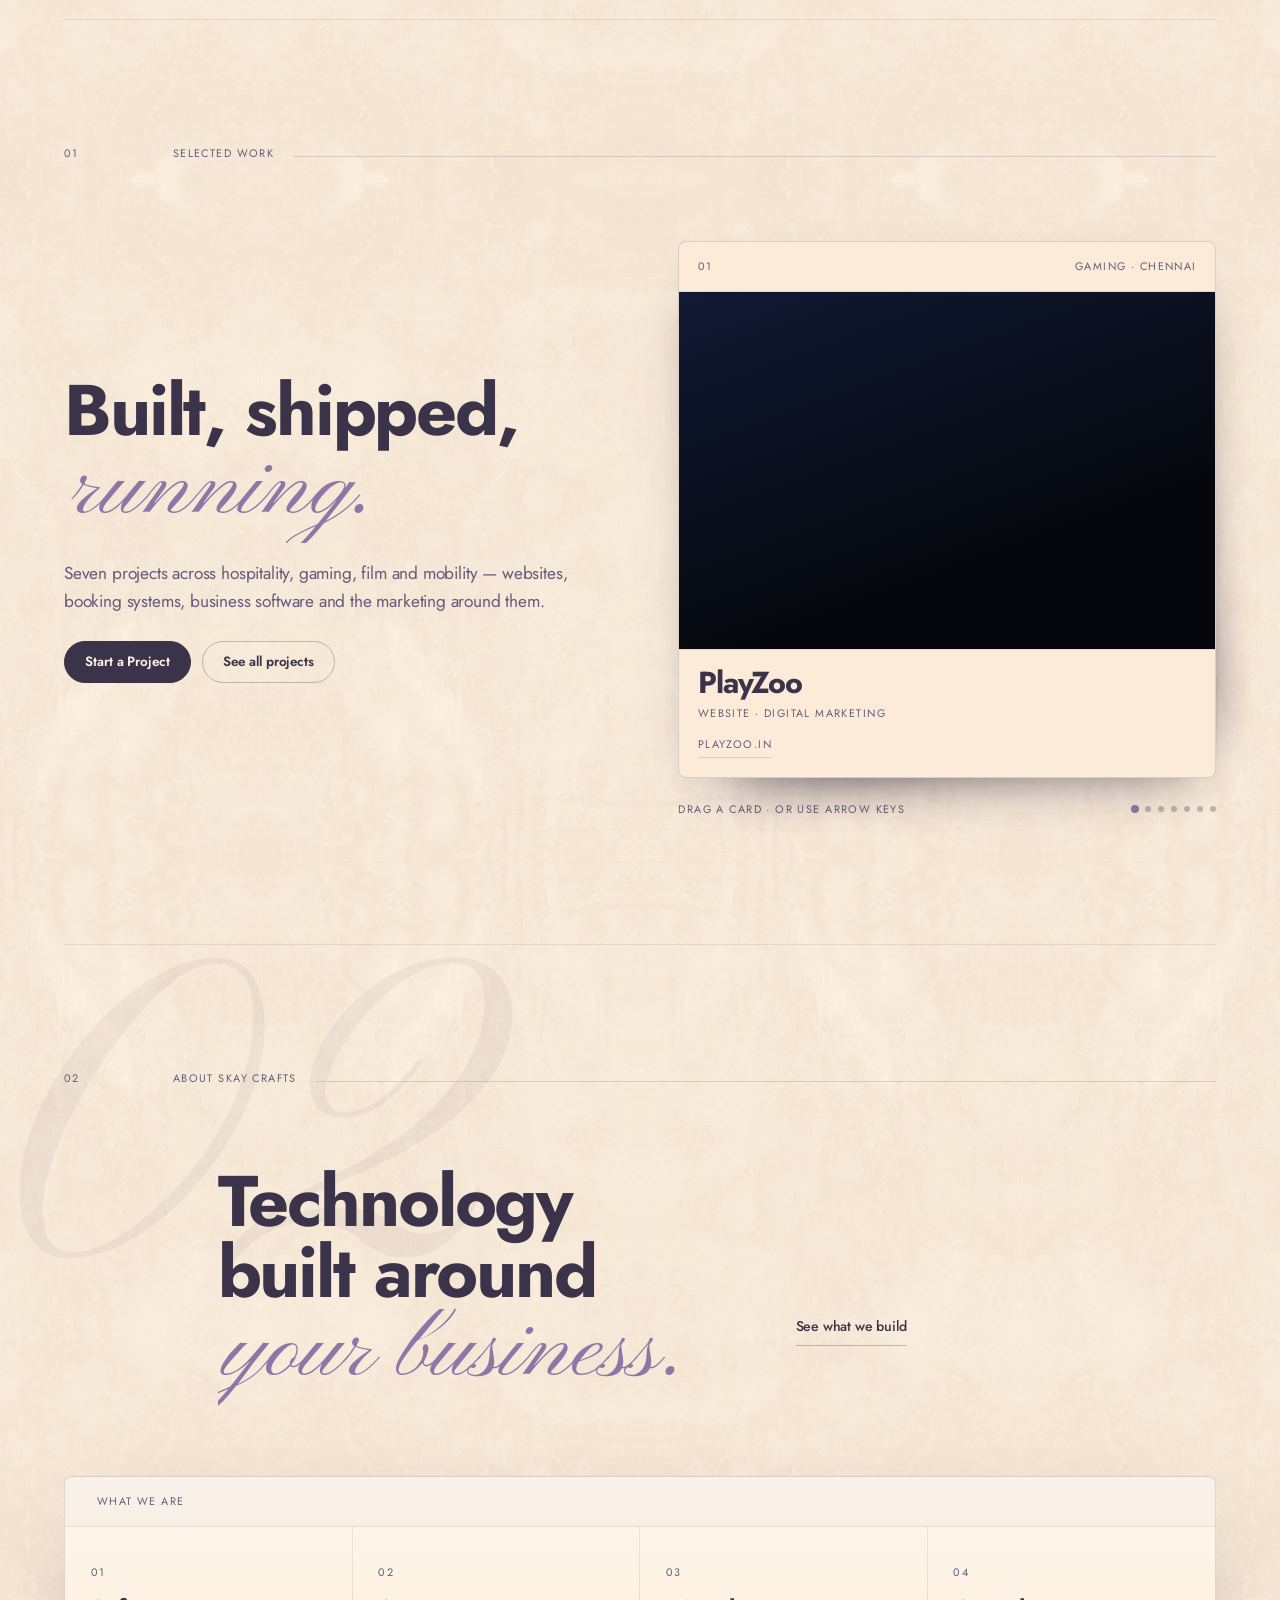
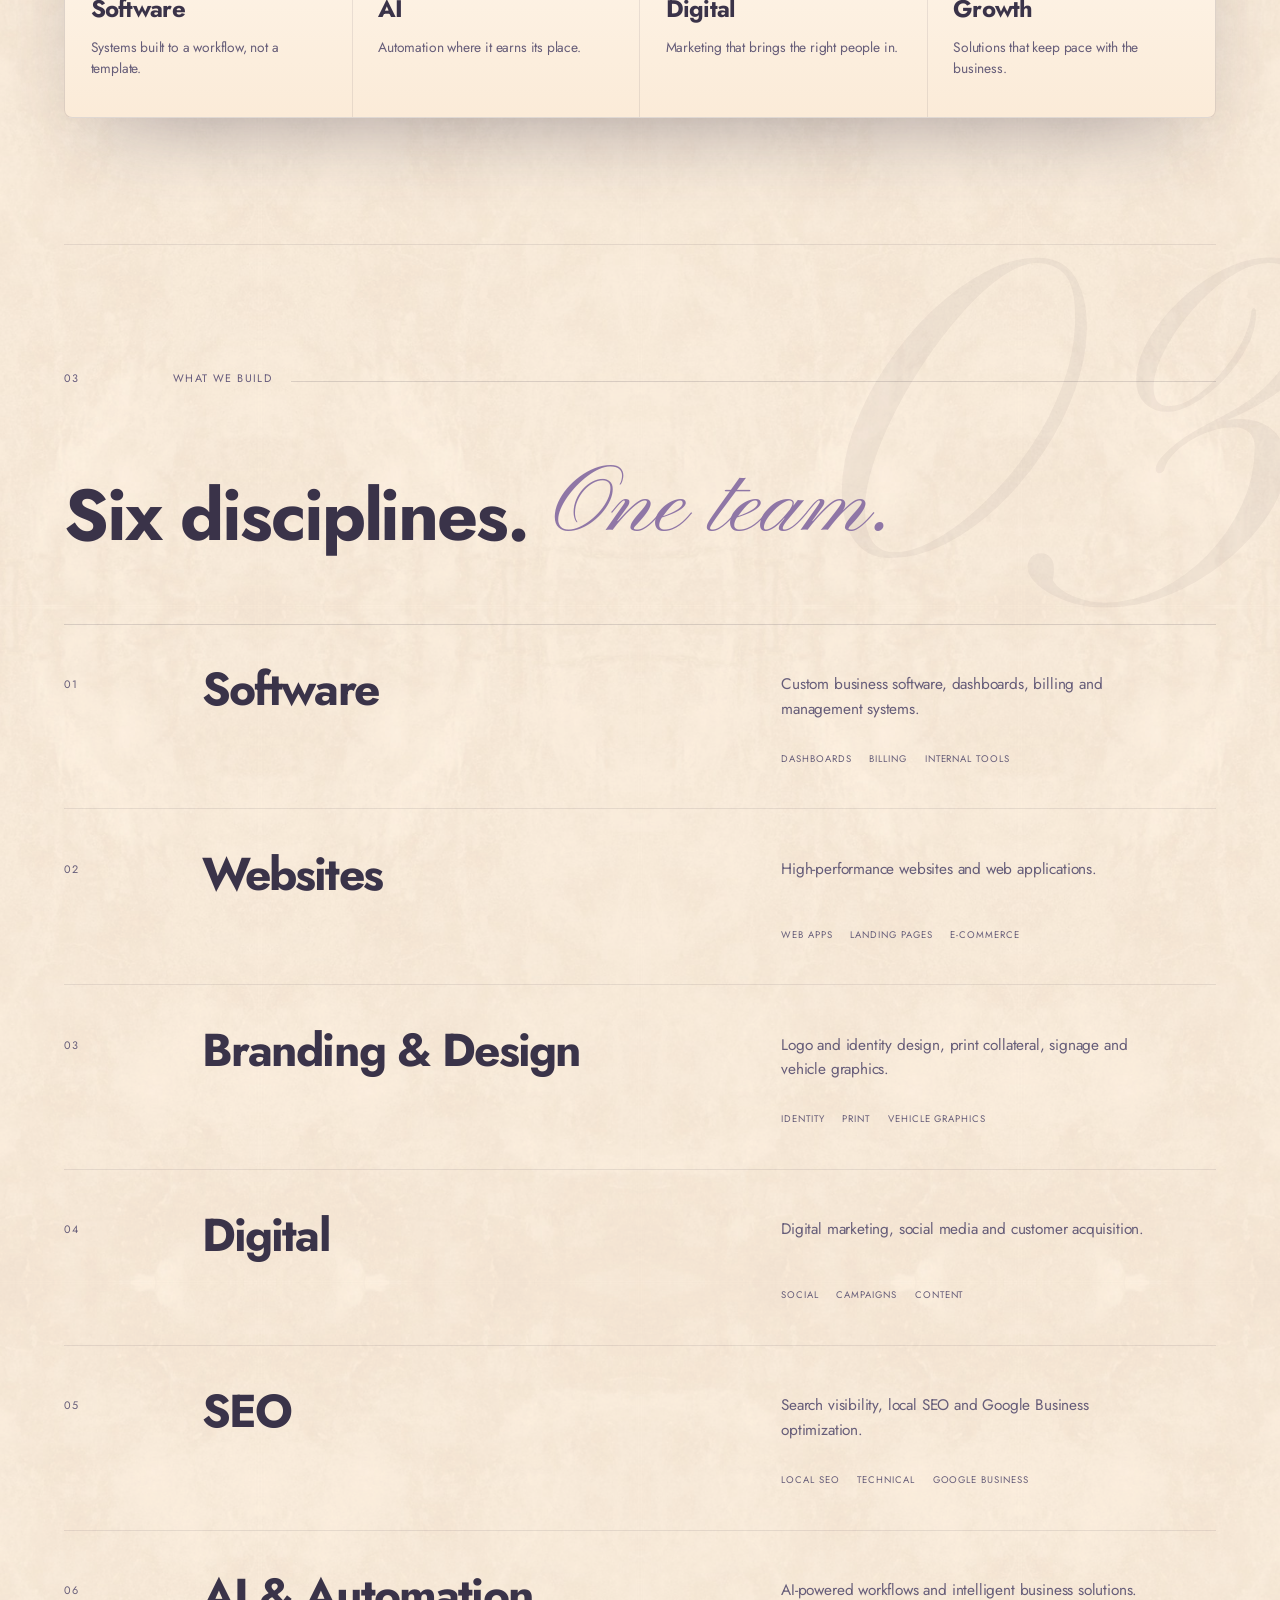
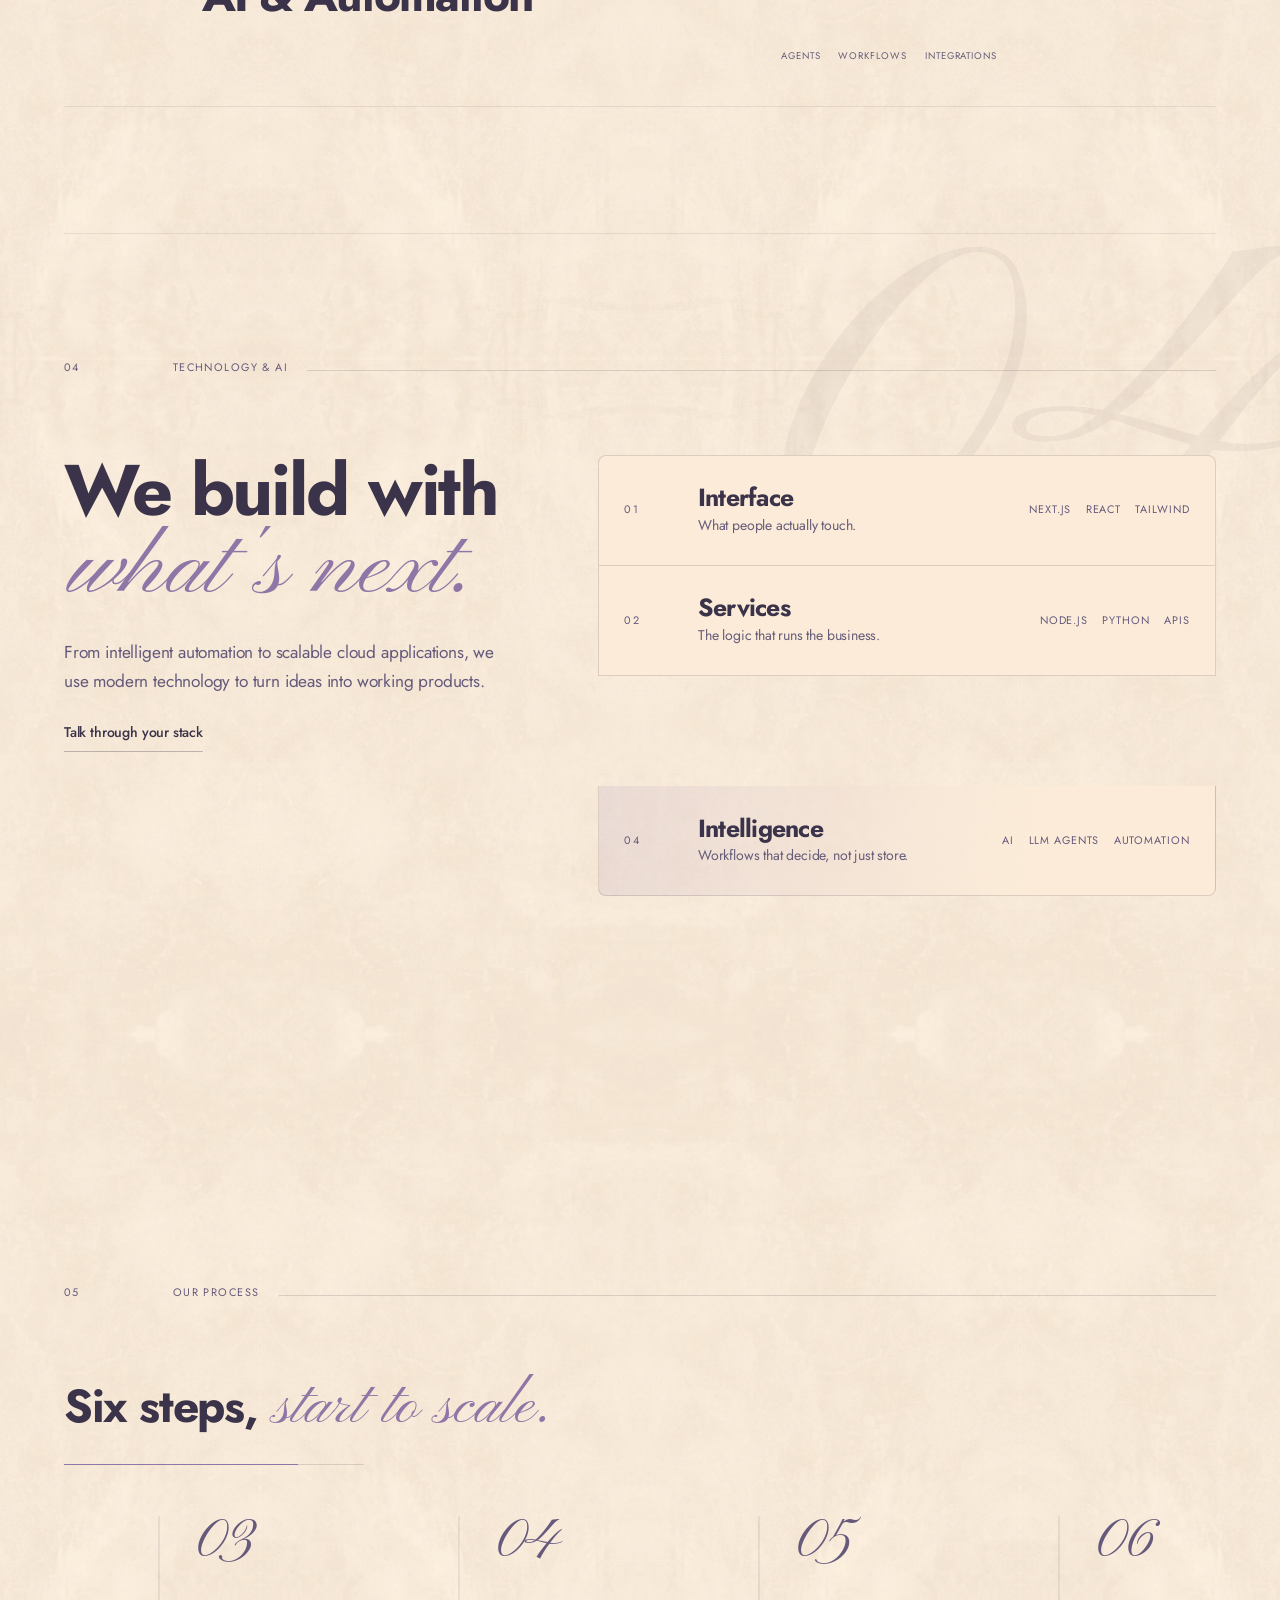
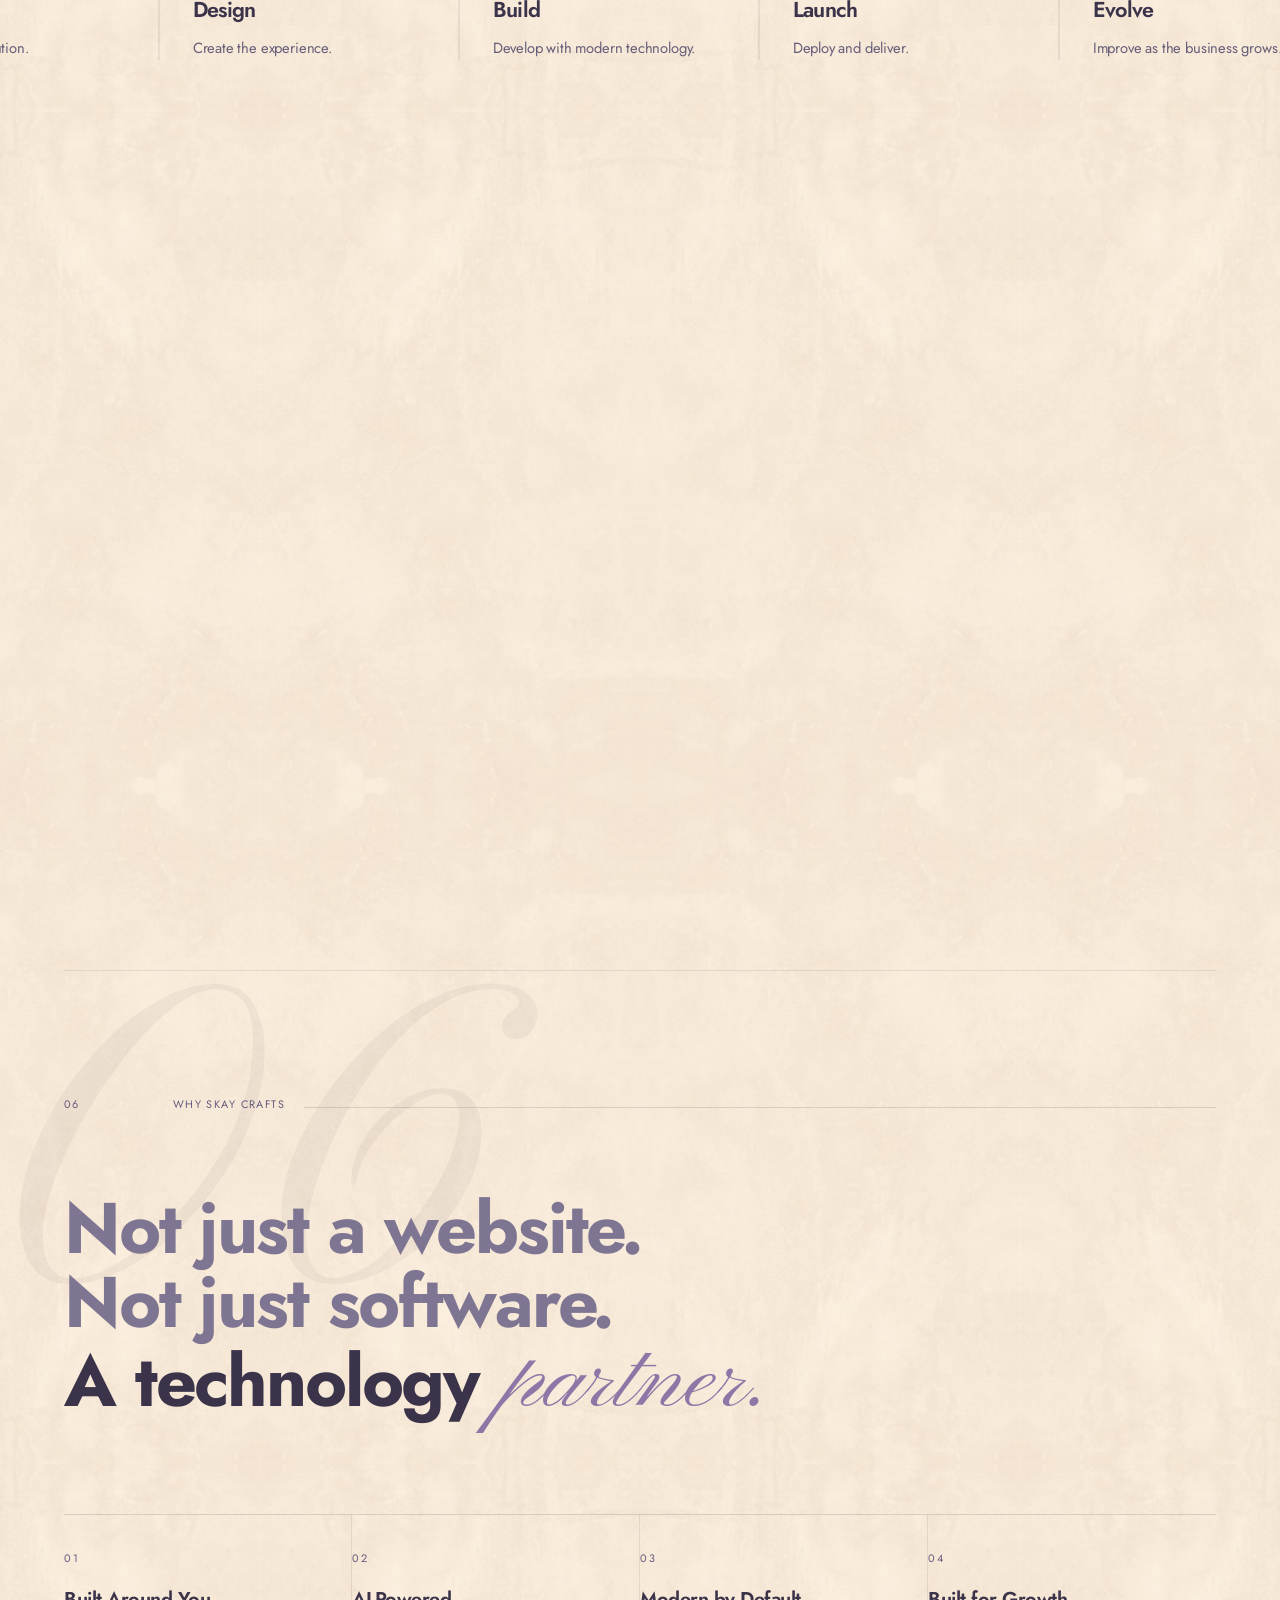
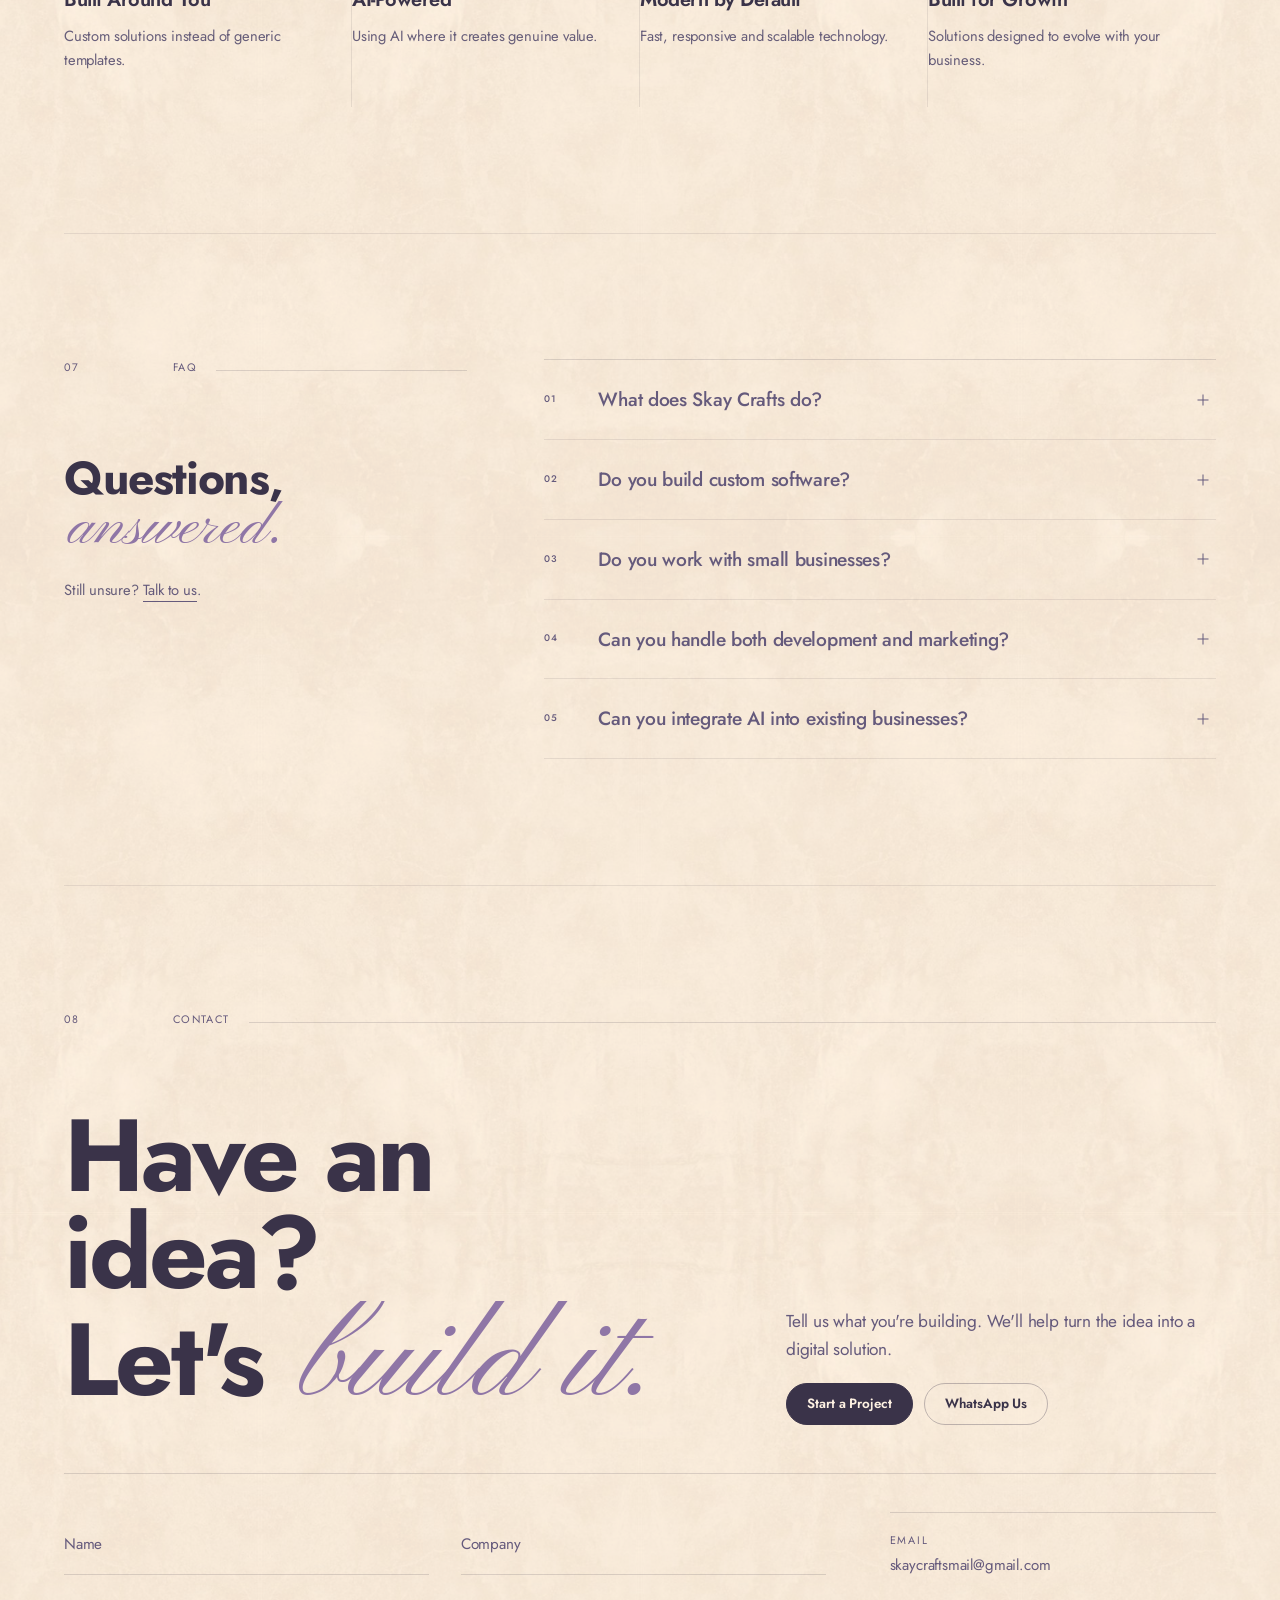
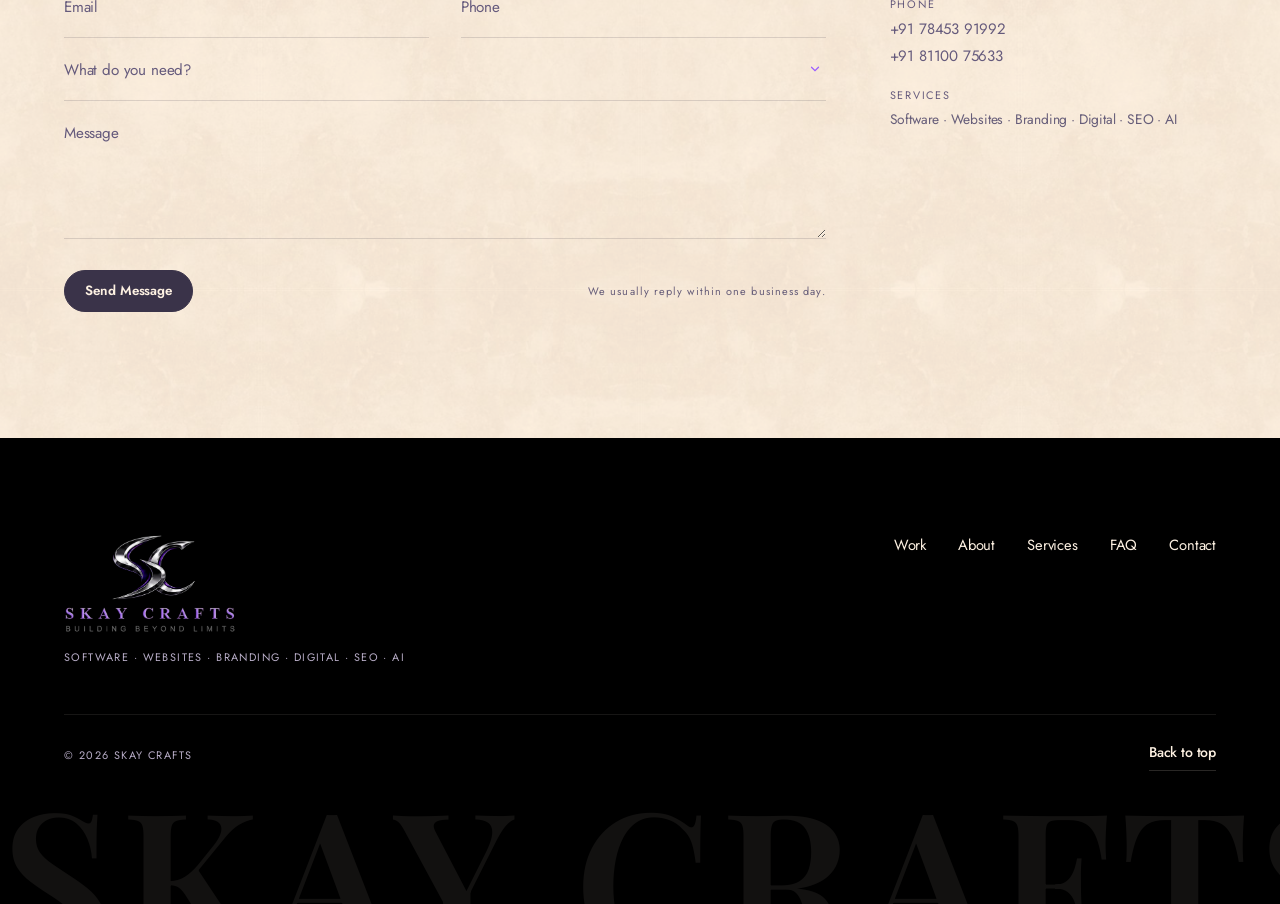
==== commit d3db7560: "Add a client logo marquee above Selected Work Seven client marks loop in a seamless row between the " ====
--- a/index.html
+++ b/index.html
@@ -31,16 +31,17 @@
 <link rel="preload" href="assets/fonts/PlayfairDisplay-Variable-latin.woff2" as="font" type="font/woff2" crossorigin />
 
 <!-- Styles — load order matters: tokens > base > layout > components > sections > animations > responsive -->
-<link rel="stylesheet" href="css/fonts.css?v=20260917b" />
-<link rel="stylesheet" href="css/tokens.css?v=20260917b" />
-<link rel="stylesheet" href="css/base.css?v=20260917b" />
-<link rel="stylesheet" href="css/layout.css?v=20260917b" />
-<link rel="stylesheet" href="css/components.css?v=20260917b" />
-<link rel="stylesheet" href="css/portal.css?v=20260917b" />
-<link rel="stylesheet" href="css/deck.css?v=20260917b" />
-<link rel="stylesheet" href="css/sections.css?v=20260917b" />
-<link rel="stylesheet" href="css/animations.css?v=20260917b" />
-<link rel="stylesheet" href="css/responsive.css?v=20260917b" />
+<link rel="stylesheet" href="css/fonts.css?v=20260919a" />
+<link rel="stylesheet" href="css/tokens.css?v=20260919a" />
+<link rel="stylesheet" href="css/base.css?v=20260919a" />
+<link rel="stylesheet" href="css/layout.css?v=20260919a" />
+<link rel="stylesheet" href="css/components.css?v=20260919a" />
+<link rel="stylesheet" href="css/portal.css?v=20260919a" />
+<link rel="stylesheet" href="css/deck.css?v=20260919a" />
+<link rel="stylesheet" href="css/sections.css?v=20260919a" />
+<link rel="stylesheet" href="css/logoloop.css?v=20260919a" />
+<link rel="stylesheet" href="css/animations.css?v=20260919a" />
+<link rel="stylesheet" href="css/responsive.css?v=20260919a" />
 
 <script type="application/ld+json">
 {
@@ -328,6 +329,62 @@
       <div><dt>Approach</dt><dd>Custom<em class="ital">.</em></dd></div>
     </dl>
   </div>
+
+  <!-- Client marks. Full bleed, no panel: the row sits straight on the
+       Linen ground, so it lives outside .container. Placed here so the
+       work it stands for is the next thing on the page. -->
+  <div class="clients" data-reveal>
+    <div class="logoloop" data-logoloop data-speed="52" data-direction="left" data-hover-speed="0"
+         role="region" aria-label="Clients we have worked with">
+      <div class="logoloop__track">
+        <ul class="logoloop__list">
+          <li class="logoloop__item logoloop__item--bold">
+            <a class="logoloop__link" href="https://playzoo.in/" target="_blank" rel="noopener">
+              <img src="assets/clients/playzoo.webp" alt="PlayZoo"
+                 width="154" height="160" loading="lazy" decoding="async" />
+              <span class="sr-only"> (opens in a new tab)</span>
+            </a>
+          </li>
+          <li class="logoloop__item logoloop__item--lockup">
+            <a class="logoloop__link" href="https://cornerstay.in/" target="_blank" rel="noopener">
+              <img src="assets/clients/cornerstay.webp" alt="CornerStay"
+                 width="155" height="160" loading="lazy" decoding="async" />
+              <span class="sr-only"> (opens in a new tab)</span>
+            </a>
+          </li>
+          <li class="logoloop__item logoloop__item--lockup">
+            <a class="logoloop__link" href="https://theroostsrh.com/" target="_blank" rel="noopener">
+              <img src="assets/clients/roost.webp" alt="The Roost"
+                 width="183" height="160" loading="lazy" decoding="async" />
+              <span class="sr-only"> (opens in a new tab)</span>
+            </a>
+          </li>
+          <li class="logoloop__item logoloop__item--bold">
+            <a class="logoloop__link" href="https://farookjbashadop.com/" target="_blank" rel="noopener">
+              <img src="assets/clients/farook.webp" alt="Farook J Basha"
+                 width="240" height="160" loading="lazy" decoding="async" />
+              <span class="sr-only"> (opens in a new tab)</span>
+            </a>
+          </li>
+          <li class="logoloop__item logoloop__item--bold">
+            <a class="logoloop__link" href="https://hionwheels.com/" target="_blank" rel="noopener">
+              <img src="assets/clients/hionwheels.webp" alt="HiOnWheels"
+                 width="209" height="160" loading="lazy" decoding="async" />
+              <span class="sr-only"> (opens in a new tab)</span>
+            </a>
+          </li>
+          <li class="logoloop__item logoloop__item--seal">
+            <img src="assets/clients/vapr.webp" alt="VAPR"
+                 width="162" height="160" loading="lazy" decoding="async" />
+          </li>
+          <li class="logoloop__item">
+            <img src="assets/clients/dawood-decors.webp" alt="Dawood Decors"
+                 width="215" height="160" loading="lazy" decoding="async" />
+          </li>
+        </ul>
+      </div>
+    </div>
+  </div>
 </section>
 
 
@@ -948,16 +1005,17 @@
 
 
 <!-- Scripts — classic, ordered, deferred (works over file:// and http) -->
-<script src="js/utils.js?v=20260917b" defer></script>
-<script src="js/nav.js?v=20260917b" defer></script>
-<script src="js/cursor.js?v=20260917b" defer></script>
-<script src="js/reveal.js?v=20260917b" defer></script>
-<script src="js/portal.js?v=20260917b" defer></script>
-<script src="js/deck.js?v=20260917b" defer></script>
-<script src="js/cards.js?v=20260917b" defer></script>
-<script src="js/process.js?v=20260917b" defer></script>
-<script src="js/accordion.js?v=20260917b" defer></script>
-<script src="js/form.js?v=20260917b" defer></script>
-<script src="js/main.js?v=20260917b" defer></script>
+<script src="js/utils.js?v=20260919a" defer></script>
+<script src="js/nav.js?v=20260919a" defer></script>
+<script src="js/cursor.js?v=20260919a" defer></script>
+<script src="js/reveal.js?v=20260919a" defer></script>
+<script src="js/portal.js?v=20260919a" defer></script>
+<script src="js/deck.js?v=20260919a" defer></script>
+<script src="js/cards.js?v=20260919a" defer></script>
+<script src="js/logoloop.js?v=20260919a" defer></script>
+<script src="js/process.js?v=20260919a" defer></script>
+<script src="js/accordion.js?v=20260919a" defer></script>
+<script src="js/form.js?v=20260919a" defer></script>
+<script src="js/main.js?v=20260919a" defer></script>
 </body>
 </html>
--- a/css/logoloop.css
+++ b/css/logoloop.css
@@ -0,0 +1,103 @@
+/* ============================================================
+   LOGO LOOP — client marquee, directly above Selected Work
+   ------------------------------------------------------------
+   No panel, no border, no field. The row runs the full width of
+   the section and sits straight on the Linen ground, so it reads
+   as part of the page rather than as a widget dropped onto it.
+
+   The marks arrive as gold, white and black artwork on
+   transparent grounds, and in their own colours three of the
+   seven — The Roost and Dawood Decors in white, Farook J Basha
+   in ivory — barely register against Linen. brightness(0) drops
+   all of them to one silhouette, which the Linen under it warms
+   back up. The alpha channel is the only thing that survives,
+   which is why every mark reads at the same weight.
+   ============================================================ */
+
+.clients {
+  position: relative;
+  z-index: 1;               /* clears the section's bled ghost numeral */
+  margin-top: clamp(3rem, 7vw, 5rem);
+}
+
+/* ── The loop ───────────────────────────────────────────────
+   Full bleed: this block is a child of .section, not of
+   .container, and .section already carries overflow-x: clip. */
+.logoloop {
+  --logoloop-gap: clamp(3rem, 8vw, 7rem);
+  --logoloop-h: clamp(40px, 5.6vw, 62px);
+
+  position: relative;
+  overflow: hidden;
+
+  /* Masked rather than painted: a Linen gradient would cover the
+     paper texture (body::before sits below the content) and show
+     as a flat patch at each edge. Fading the marks themselves
+     leaves the ground untouched. */
+  -webkit-mask-image: linear-gradient(to right, transparent, #000 7%, #000 93%, transparent);
+          mask-image: linear-gradient(to right, transparent, #000 7%, #000 93%, transparent);
+}
+
+.logoloop__track {
+  display: flex;
+  width: max-content;
+  will-change: transform;
+  user-select: none;
+}
+
+.logoloop__list {
+  display: flex;
+  align-items: center;
+  margin: 0;
+  padding: 0;
+  list-style: none;
+}
+
+.logoloop__item {
+  flex: 0 0 auto;
+  margin-right: var(--logoloop-gap);
+}
+
+.logoloop__link {
+  display: inline-flex;
+  align-items: center;
+  border-radius: var(--r-xs);
+}
+
+.logoloop__item img {
+  display: block;
+  height: calc(var(--logoloop-h) * var(--s, 1));
+  width: auto;
+  object-fit: contain;
+  opacity: .62;
+  filter: brightness(0);
+  -webkit-user-drag: none;
+  pointer-events: none;
+  transition:
+    opacity   var(--dur-fast) var(--ease-out),
+    transform var(--dur-fast) var(--ease-out);
+}
+
+/* Height alone is the wrong yardstick: a lockup spends most of it on a
+   wordmark, a fine-line seal loses its detail long before a bold monogram
+   does. These push each mark back to the same optical weight. */
+.logoloop__item--lockup { --s: 1.34; }
+.logoloop__item--seal   { --s: 1.18; }
+.logoloop__item--bold   { --s: .92; }
+
+@media (hover: hover) {
+  .logoloop__item:hover img,
+  .logoloop__link:focus-visible img { opacity: 1; transform: scale(1.07); }
+}
+.logoloop__link:focus-visible {
+  outline: 1px solid var(--accent);
+  outline-offset: .6rem;
+}
+
+/* ── Opt-out ────────────────────────────────────────────────
+   The script never starts the loop under reduced motion; this
+   makes sure a half-measured track cannot be left off-centre. */
+@media (prefers-reduced-motion: reduce) {
+  .logoloop__track { transform: none !important; }
+  .logoloop__item img { transition: none; }
+}
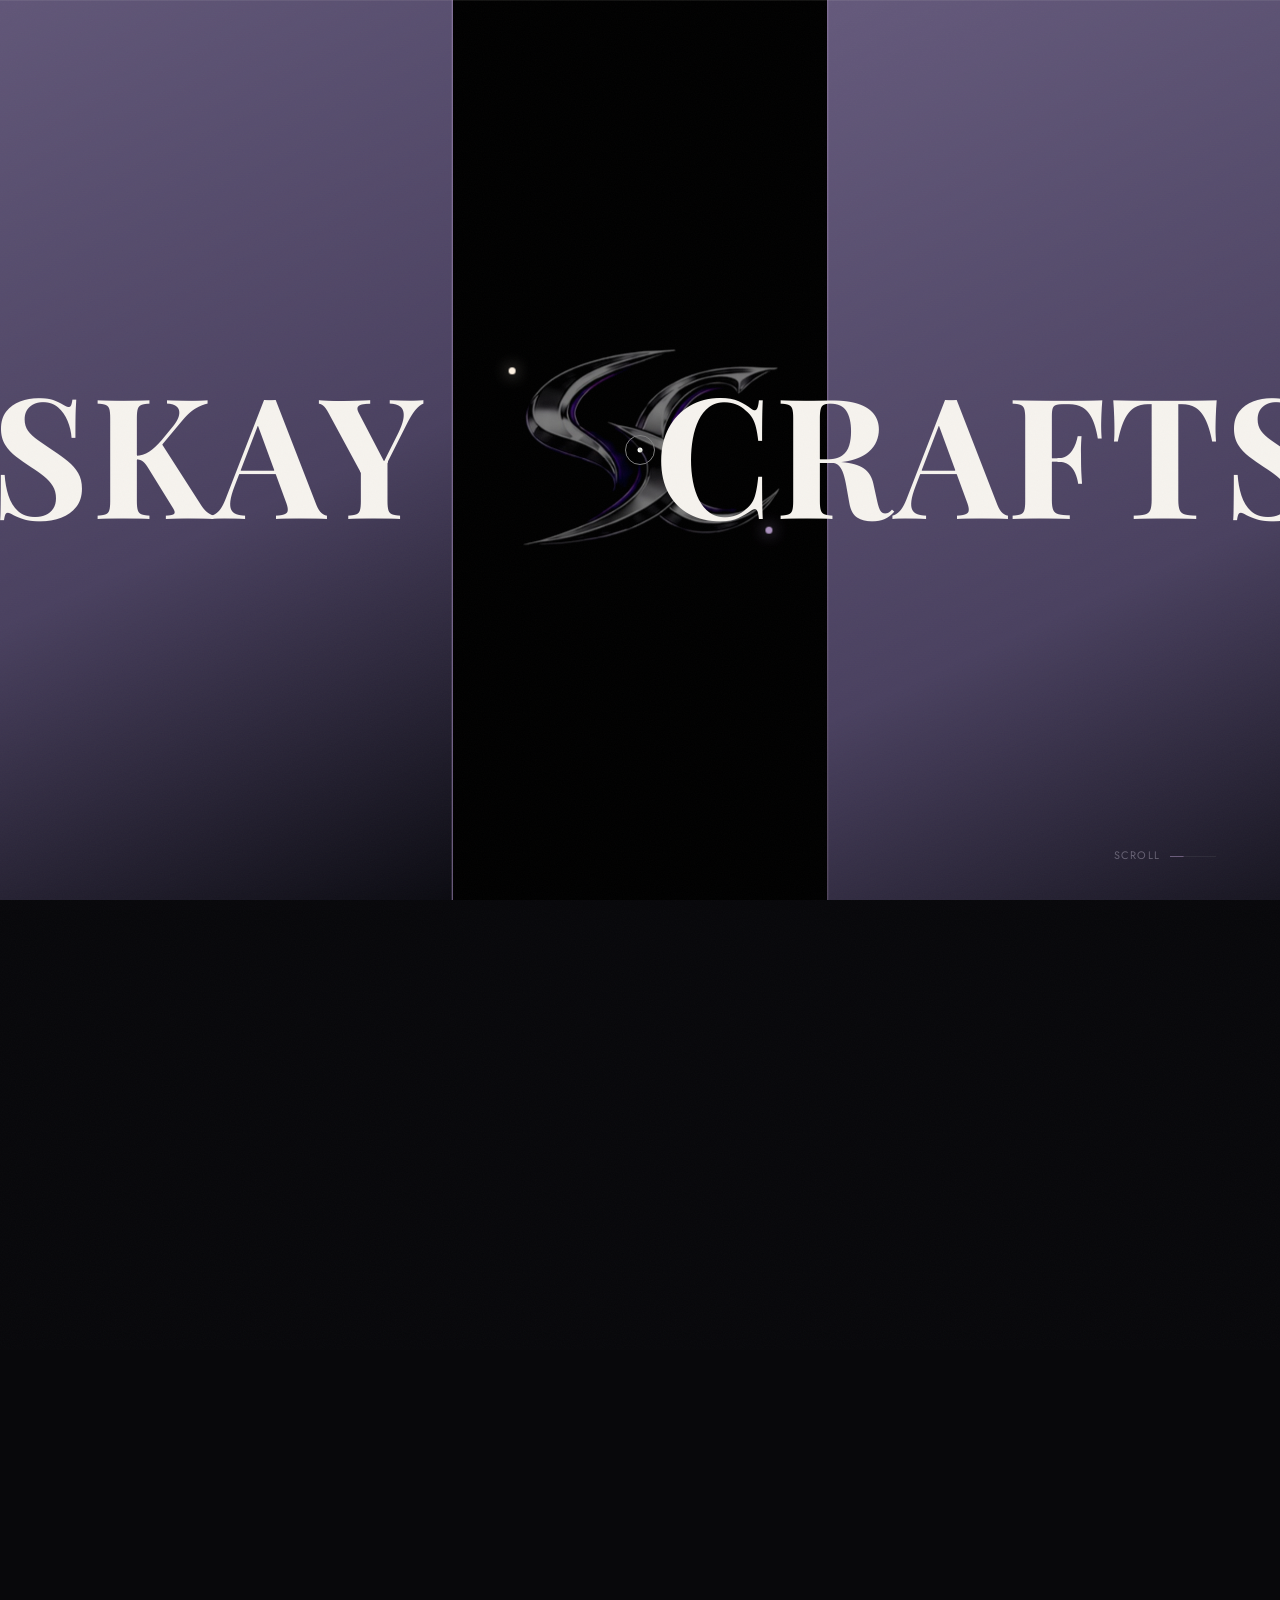
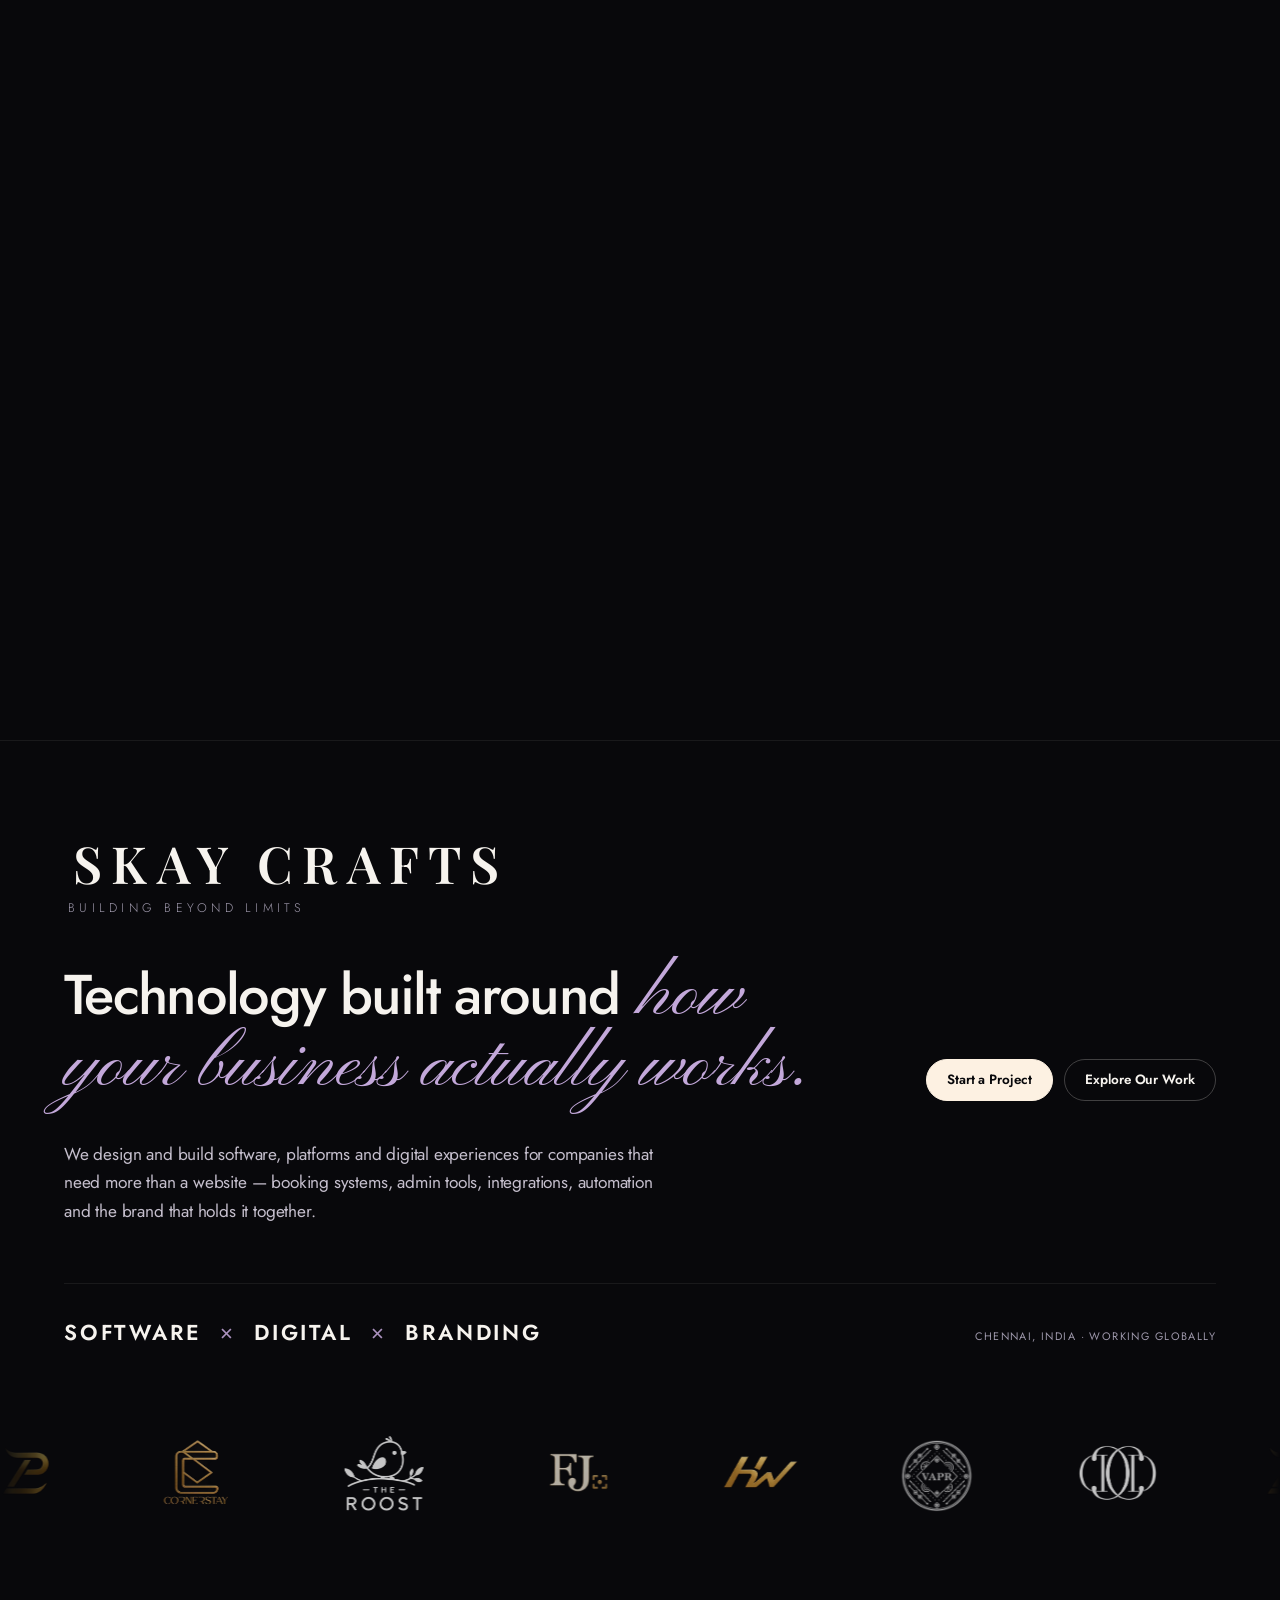
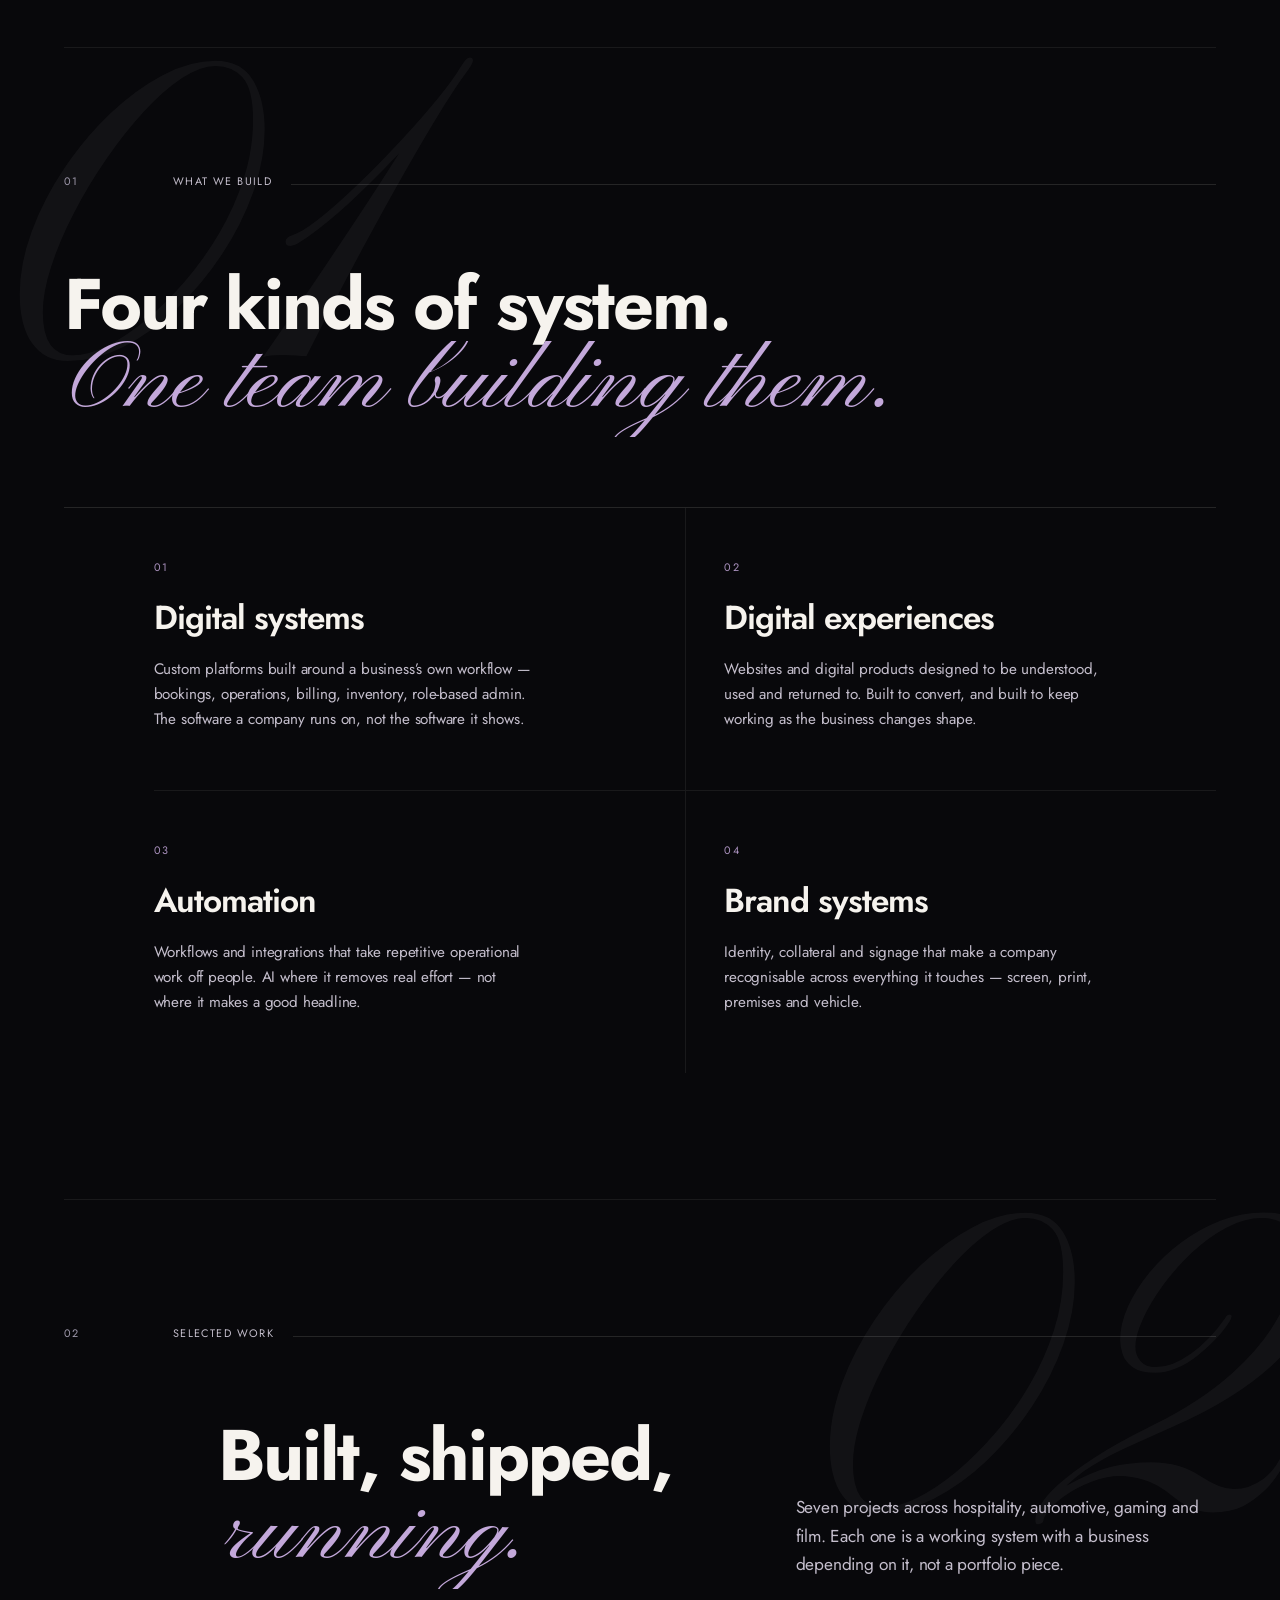
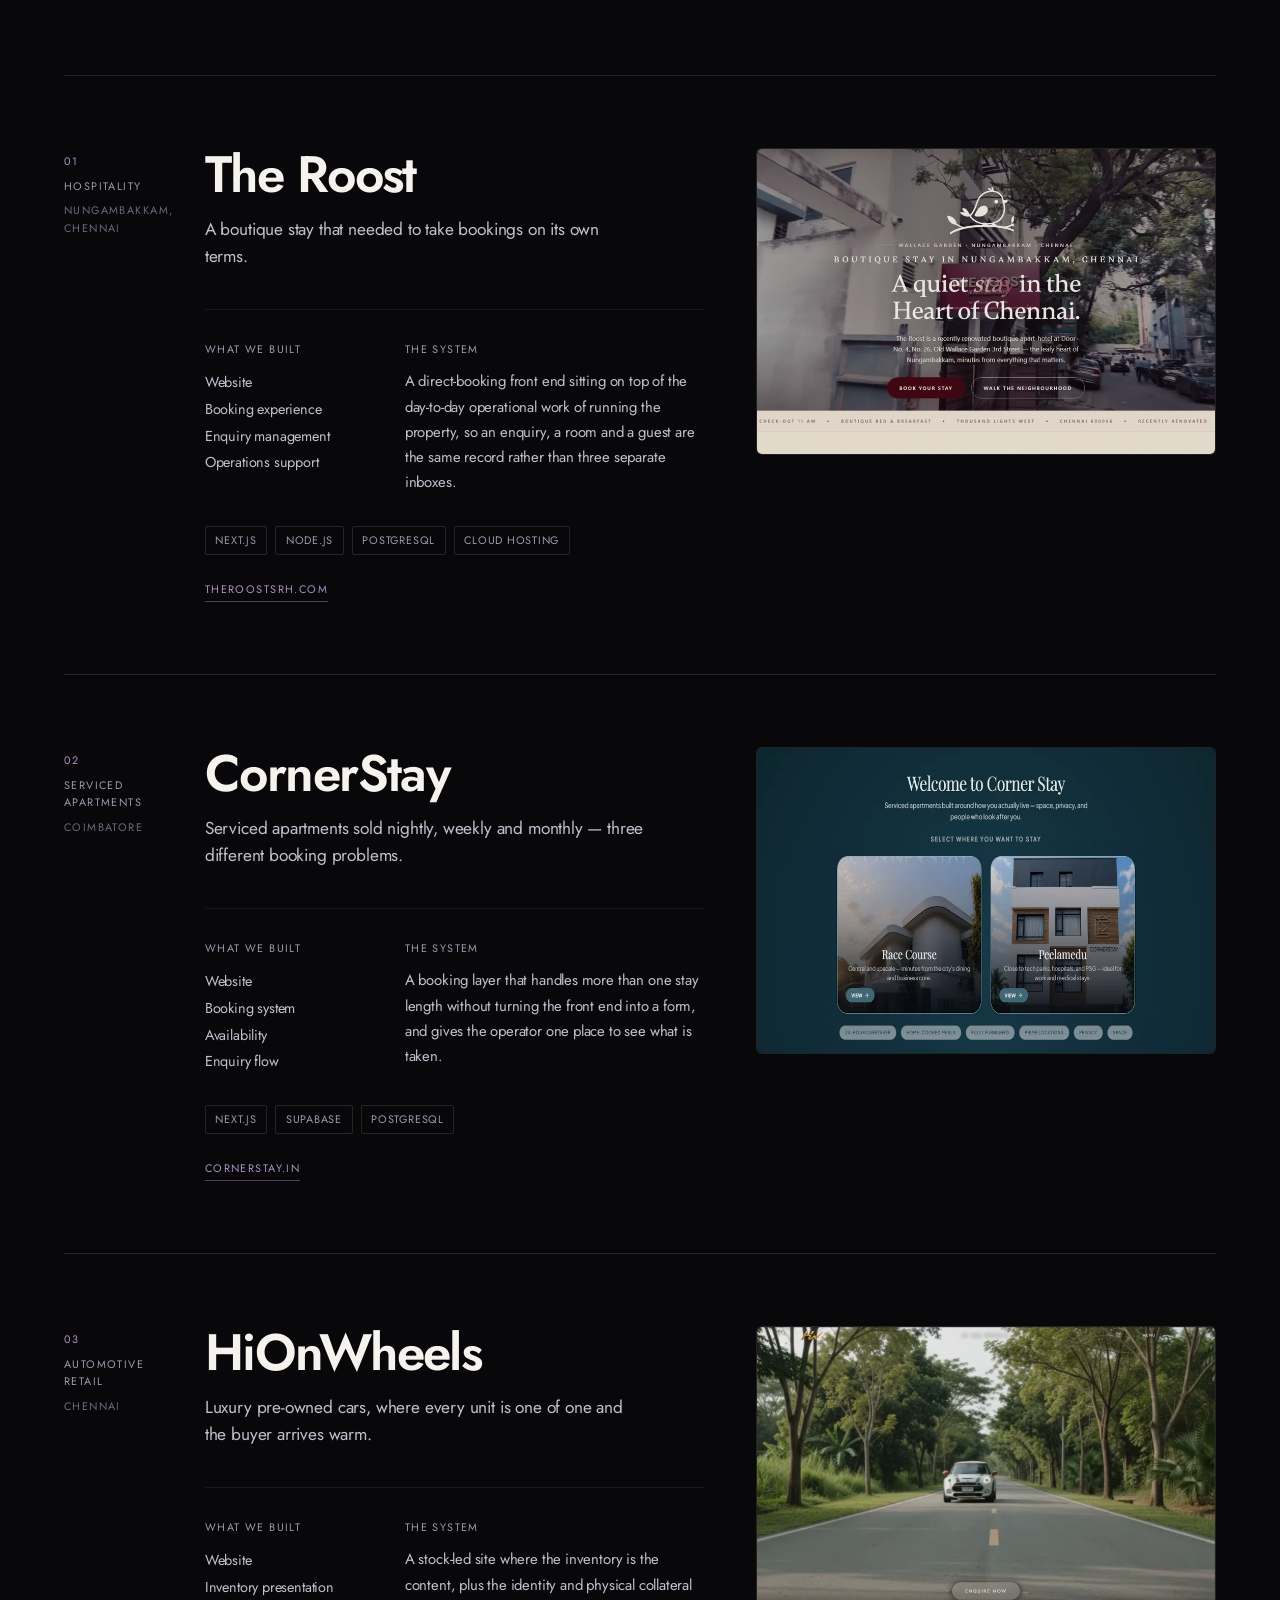
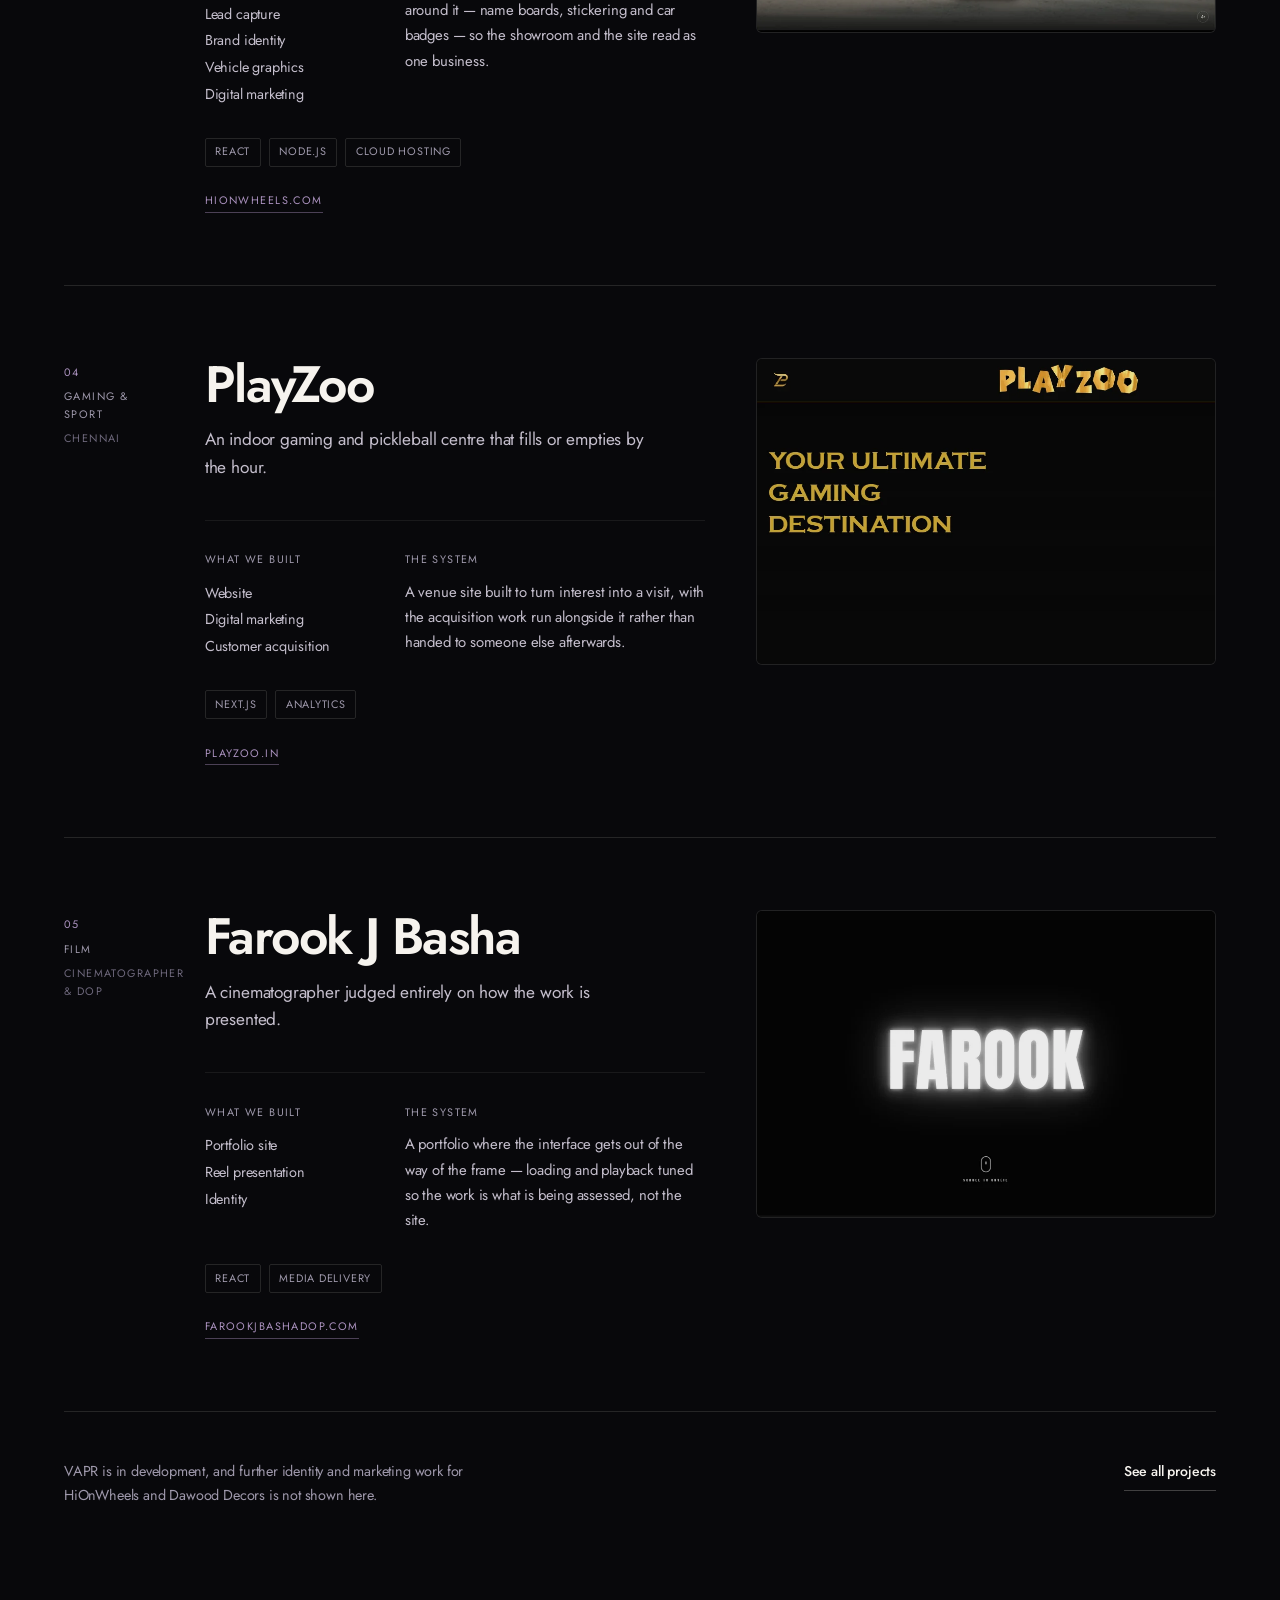
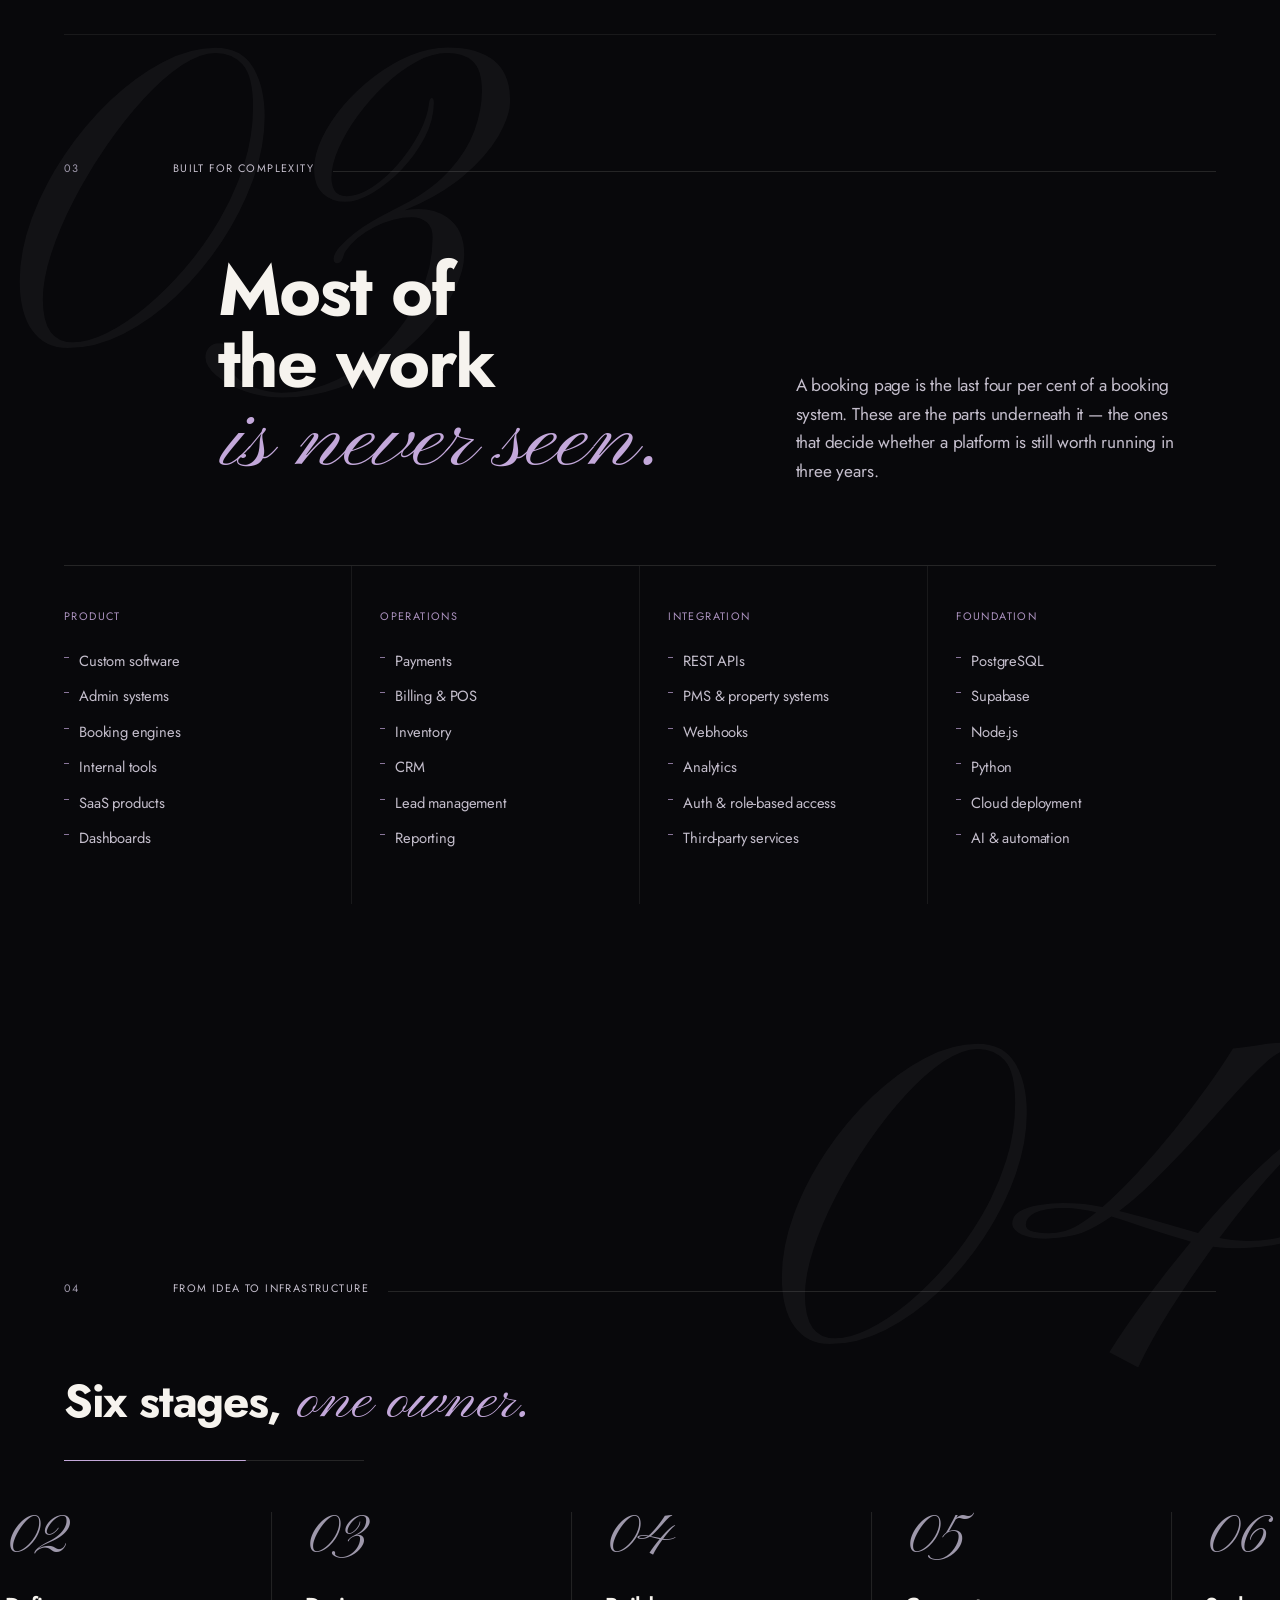
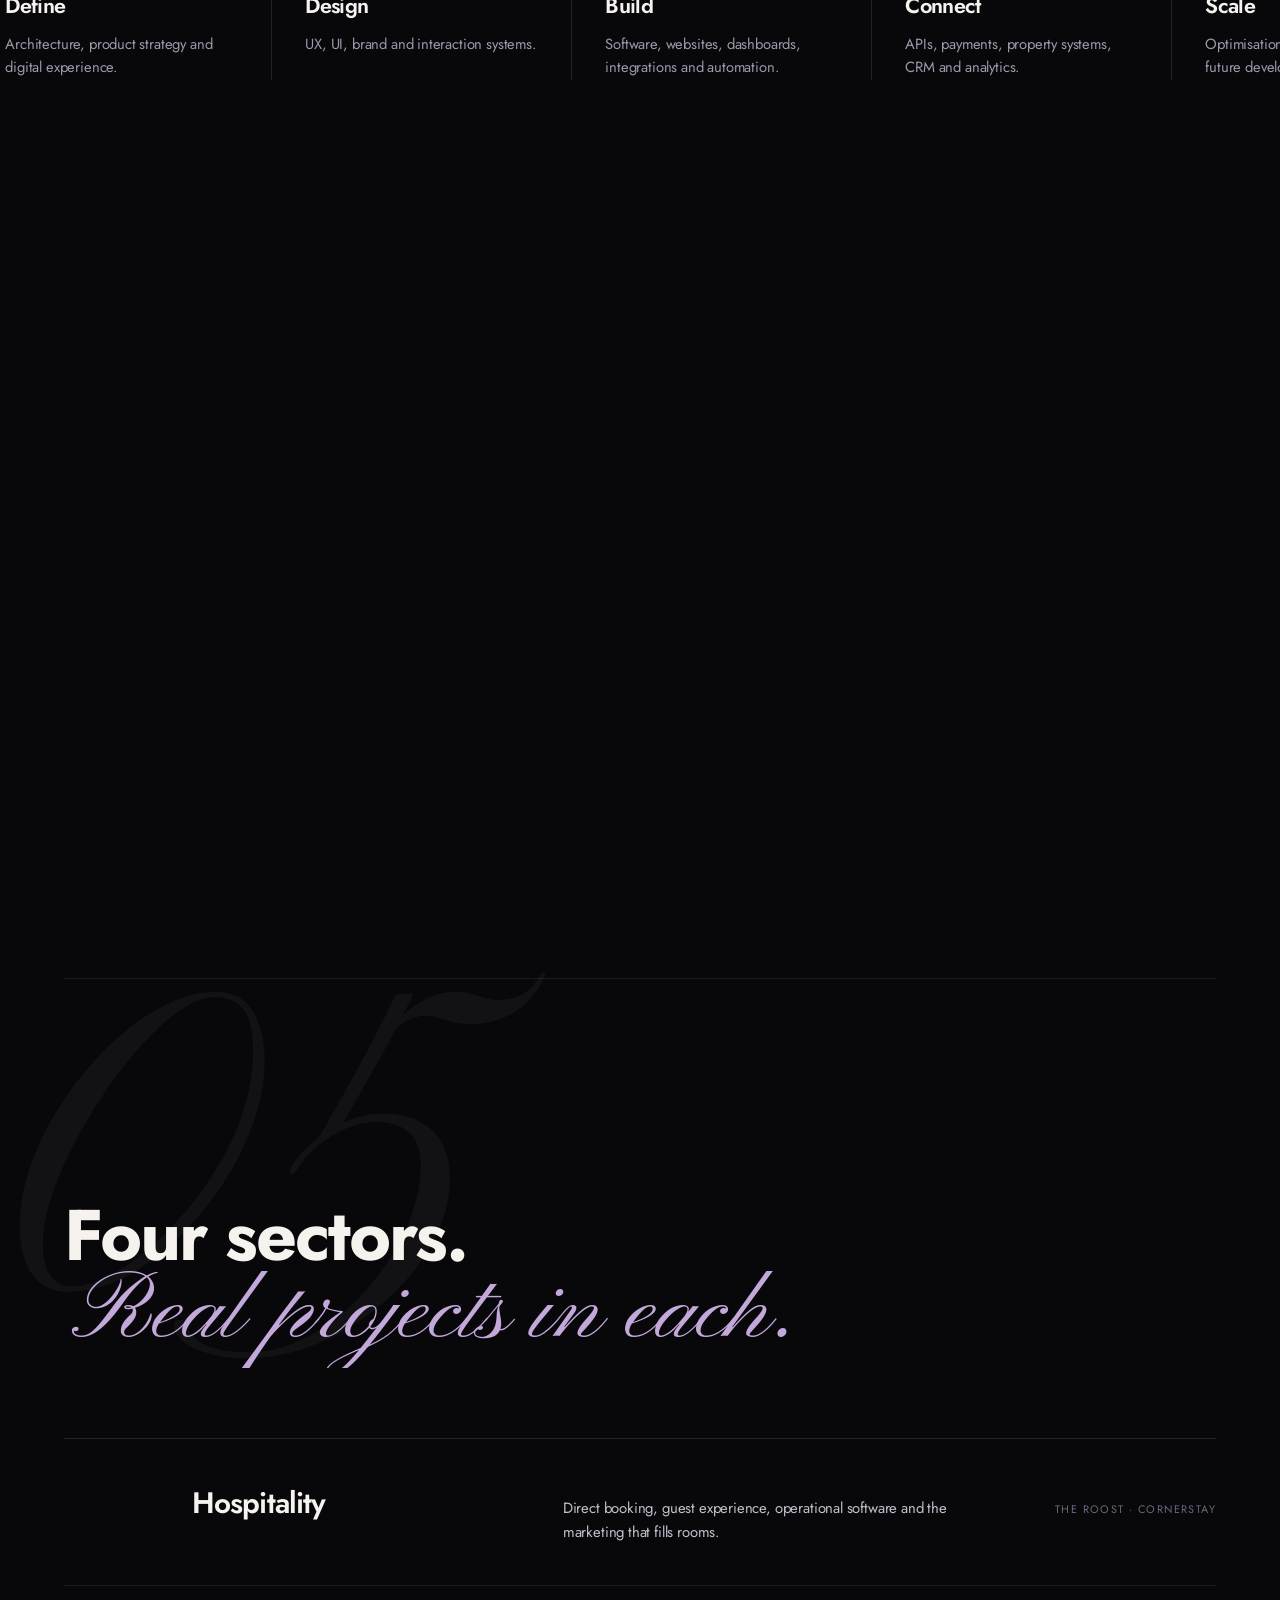
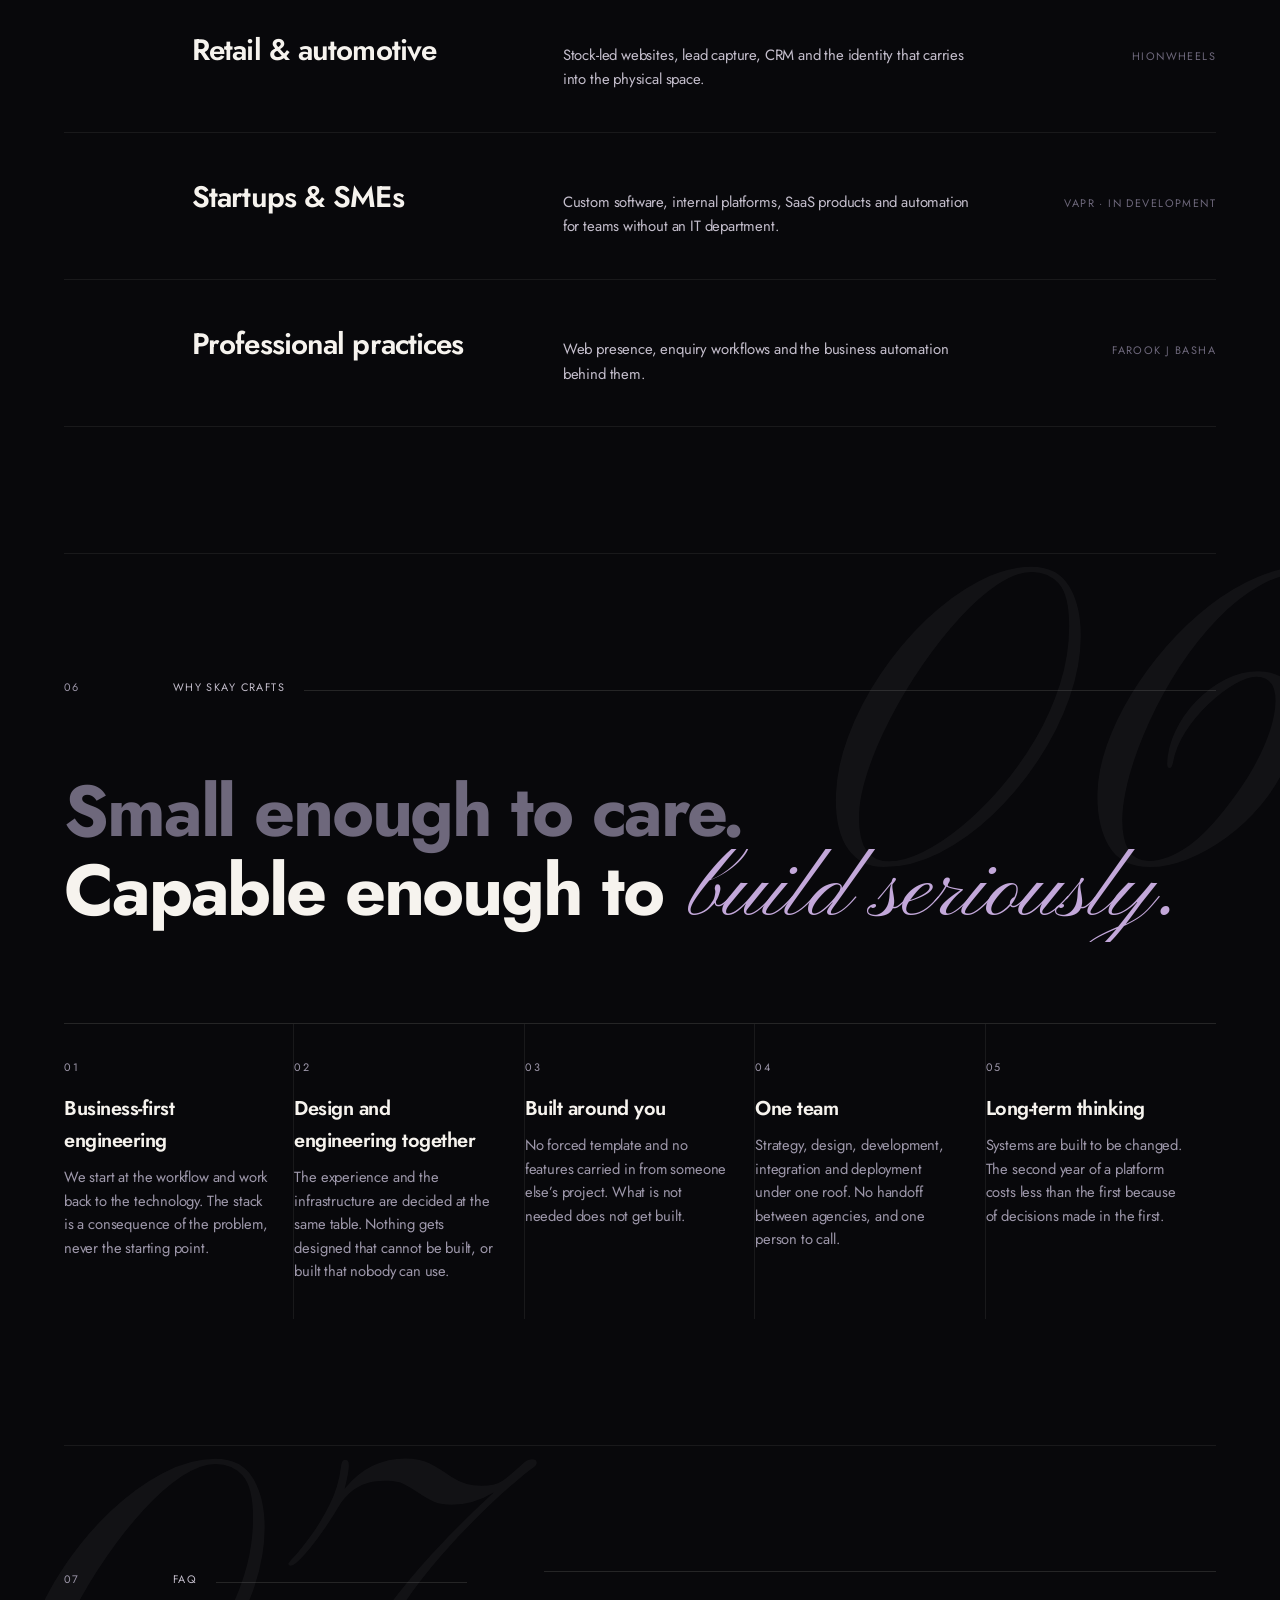
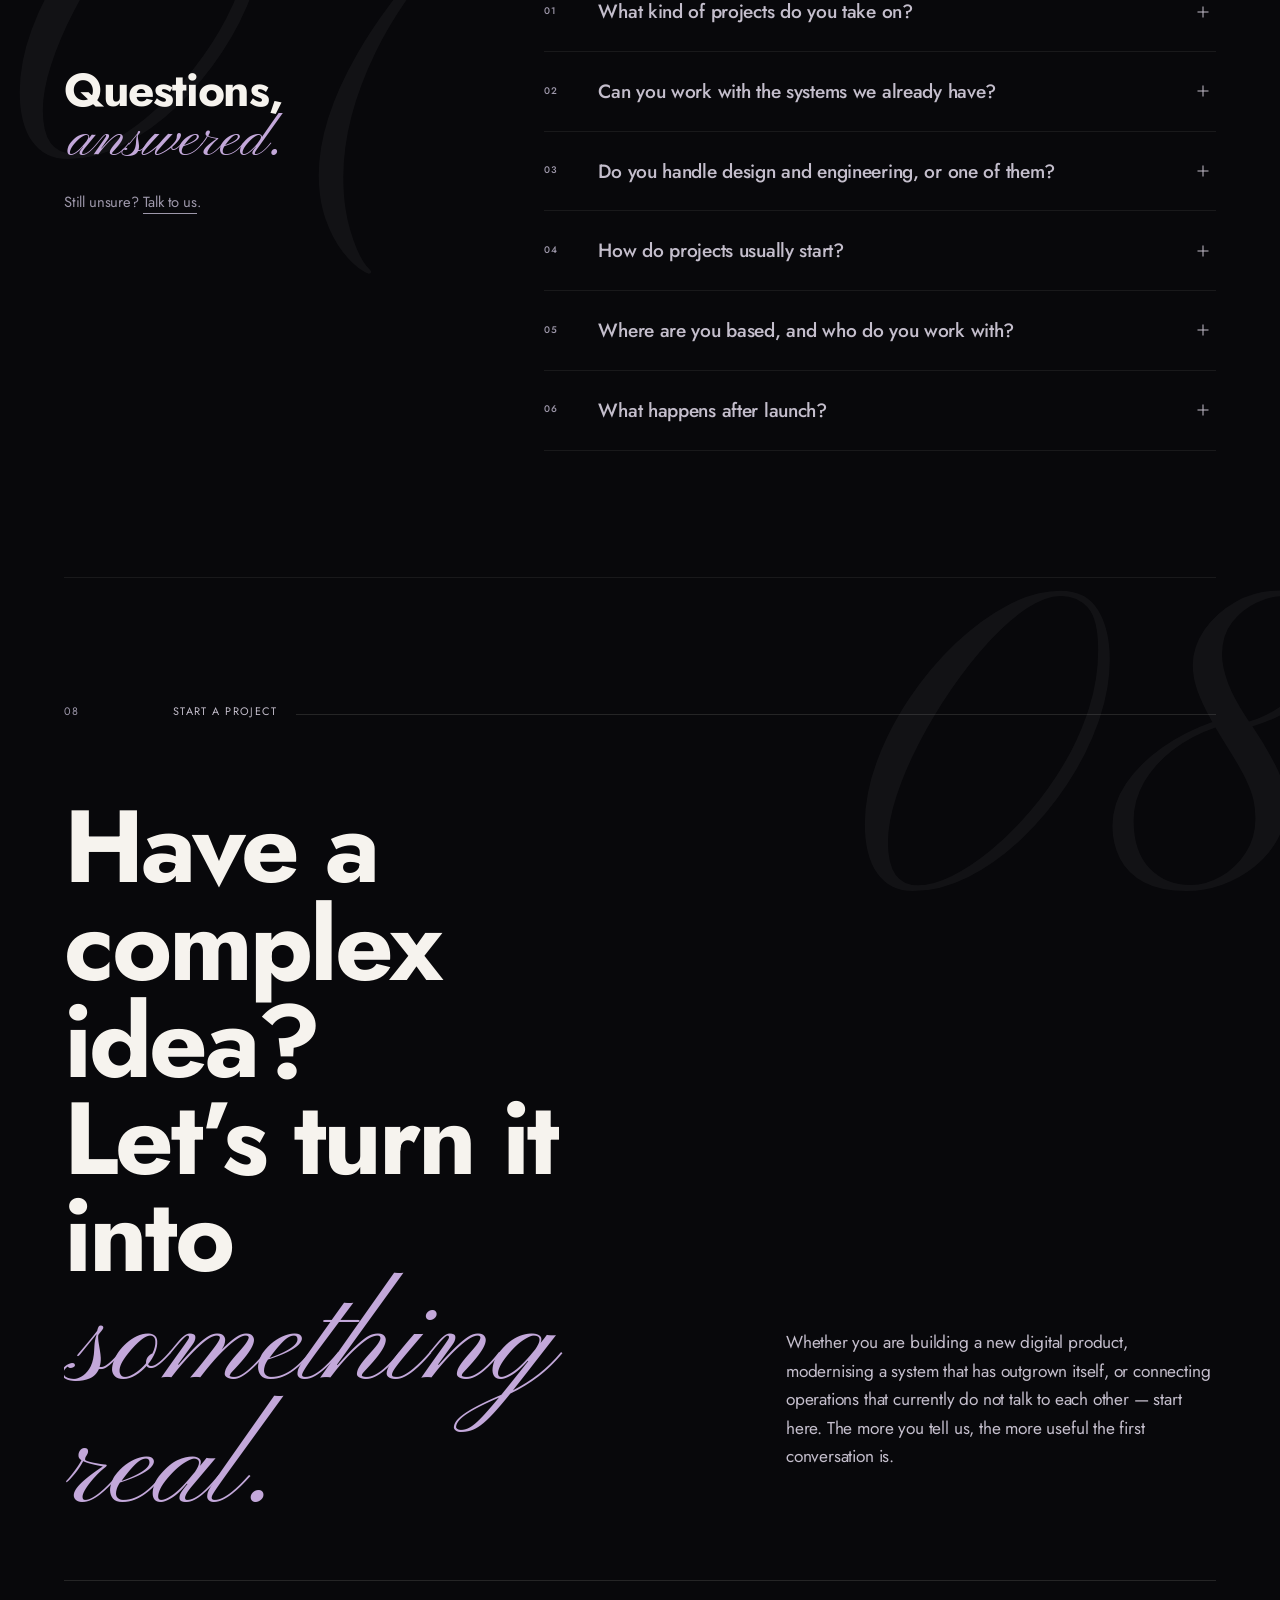
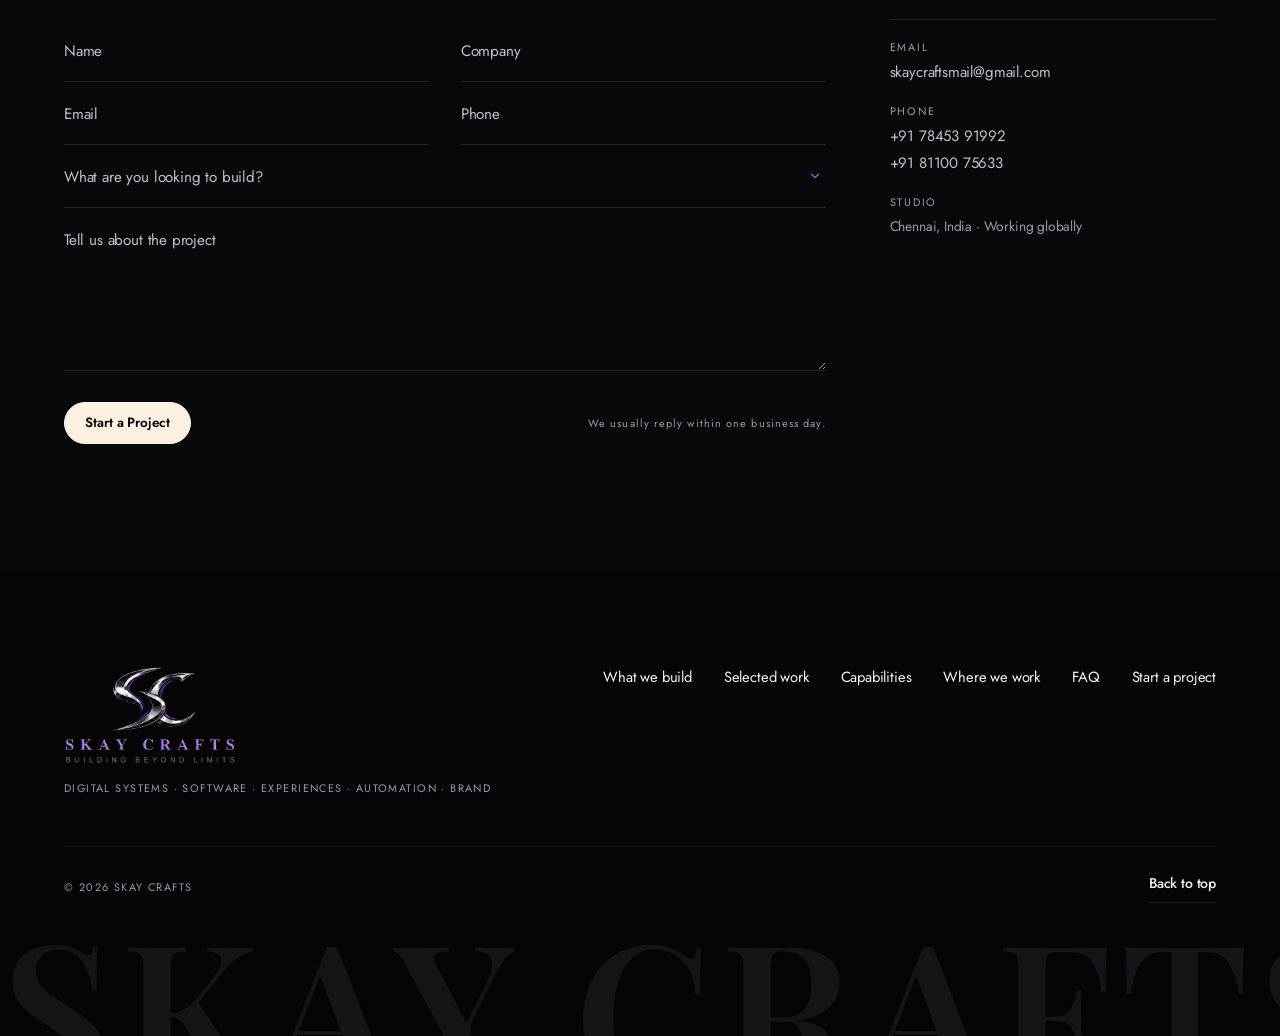
==== commit bf31602a: "Reposition the site around digital systems The site read as a capable web agency. It needed to read " ====
--- a/index.html
+++ b/index.html
@@ -3,10 +3,10 @@
 <head>
 <meta charset="UTF-8" />
 <meta name="viewport" content="width=device-width, initial-scale=1, viewport-fit=cover" />
-<meta name="theme-color" content="#0A0A0C" />
+<meta name="theme-color" content="#08080B" />
 
 <title>Skay Crafts — Building Beyond Limits</title>
-<meta name="description" content="Skay Crafts is a modern software and digital solutions company. We build software, websites, branding and design, digital marketing, SEO and AI-powered systems that help businesses grow." />
+<meta name="description" content="Skay Crafts designs and builds digital systems — custom software, booking platforms, admin dashboards, integrations and automation — for hospitality, automotive, startups and growing businesses. Chennai, India, working globally." />
 
 <!-- BEFORE LAUNCH: replace https://skaycrafts.com with the real domain in the
      three URLs below. Link previews (WhatsApp, LinkedIn, Facebook) need
@@ -15,7 +15,7 @@
 <meta property="og:type" content="website" />
 <meta property="og:url" content="https://skaycrafts.com/" />
 <meta property="og:title" content="Skay Crafts — Building Beyond Limits" />
-<meta property="og:description" content="Software, websites, branding, digital, SEO and AI. Technology built around your business." />
+<meta property="og:description" content="Custom software, booking platforms, admin systems, integrations and automation. Technology built around how your business actually works." />
 <meta property="og:image" content="https://skaycrafts.com/assets/logo-full.png" />
 <meta name="twitter:card" content="summary_large_image" />
 
@@ -37,8 +37,8 @@
 <link rel="stylesheet" href="css/layout.css?v=20260919a" />
 <link rel="stylesheet" href="css/components.css?v=20260919a" />
 <link rel="stylesheet" href="css/portal.css?v=20260919a" />
-<link rel="stylesheet" href="css/deck.css?v=20260919a" />
 <link rel="stylesheet" href="css/sections.css?v=20260919a" />
+<link rel="stylesheet" href="css/systems.css?v=20260919a" />
 <link rel="stylesheet" href="css/logoloop.css?v=20260919a" />
 <link rel="stylesheet" href="css/animations.css?v=20260919a" />
 <link rel="stylesheet" href="css/responsive.css?v=20260919a" />
@@ -46,7 +46,10 @@
 <script type="application/ld+json">
 {
   "@context": "https://schema.org",
-  "@type": "Organization",
+  "@type": [
+    "Organization",
+    "ProfessionalService"
+  ],
   "name": "Skay Crafts",
   "url": "https://skaycrafts.com/",
   "logo": "https://skaycrafts.com/assets/logo-full.png",
@@ -54,7 +57,23 @@
   "foundingDate": "2026-04-16",
   "email": "skaycraftsmail@gmail.com",
   "telephone": "+91-7845391992",
-  "description": "Software development and digital solutions company building custom software, websites, branding and design, digital marketing, SEO and AI-powered systems for businesses.",
+  "description": "Skay Crafts designs and builds digital systems — custom software, booking platforms, admin dashboards, integrations and automation — together with the digital experiences and brand systems around them.",
+  "areaServed": [
+    {
+      "@type": "Country",
+      "name": "India"
+    },
+    {
+      "@type": "Place",
+      "name": "Worldwide"
+    }
+  ],
+  "address": {
+    "@type": "PostalAddress",
+    "addressLocality": "Chennai",
+    "addressRegion": "Tamil Nadu",
+    "addressCountry": "IN"
+  },
   "founder": [
     {
       "@type": "Person",
@@ -69,73 +88,60 @@
   ],
   "knowsAbout": [
     "Custom software development",
+    "Booking systems",
+    "Admin dashboards",
+    "Business process automation",
+    "Hospitality technology",
+    "API integration",
+    "SaaS product development",
     "Web development",
-    "Branding",
-    "Logo design",
-    "Vehicle graphics",
-    "Digital marketing",
-    "Search engine optimization",
-    "AI automation"
+    "Brand identity",
+    "Search engine optimization"
   ],
   "hasOfferCatalog": {
     "@type": "OfferCatalog",
-    "name": "Services",
+    "name": "What we build",
     "itemListElement": [
       {
         "@type": "Offer",
         "itemOffered": {
           "@type": "Service",
-          "name": "Software",
-          "description": "Custom business software, dashboards, billing and management systems."
+          "name": "Digital systems",
+          "description": "Custom platforms built around a business's own workflow — bookings, operations, billing, inventory and role-based admin."
         }
       },
       {
         "@type": "Offer",
         "itemOffered": {
           "@type": "Service",
-          "name": "Websites",
-          "description": "High-performance websites and web applications."
+          "name": "Digital experiences",
+          "description": "Websites and digital products designed to convert and to keep working as the business changes."
         }
       },
       {
         "@type": "Offer",
         "itemOffered": {
           "@type": "Service",
-          "name": "Branding & Design",
-          "description": "Logo and identity design, print collateral, signage and vehicle graphics."
+          "name": "Automation",
+          "description": "Workflows, integrations and AI applied where they remove real operational effort."
         }
       },
       {
         "@type": "Offer",
         "itemOffered": {
           "@type": "Service",
-          "name": "Digital Marketing",
-          "description": "Digital marketing, social media and customer acquisition."
-        }
-      },
-      {
-        "@type": "Offer",
-        "itemOffered": {
-          "@type": "Service",
-          "name": "SEO",
-          "description": "Search visibility, local SEO and Google Business optimization."
-        }
-      },
-      {
-        "@type": "Offer",
-        "itemOffered": {
-          "@type": "Service",
-          "name": "AI & Automation",
-          "description": "AI-powered workflows and intelligent business solutions."
+          "name": "Brand systems",
+          "description": "Identity, collateral and signage across screen, print, premises and vehicle."
         }
       }
     ]
   }
 }
 </script>
-<!-- FAQPage schema. The questions and answers here must stay identical to
-     the visible FAQ section below; schema that does not match on-page
-     content is a guidelines violation, not a shortcut. -->
+
+<!-- FAQPage schema. Generated from the visible FAQ below and required to
+     stay identical to it; schema that does not match on-page content is a
+     guidelines violation, not a shortcut. Regenerate both together. -->
 <script type="application/ld+json">
 {
   "@context": "https://schema.org",
@@ -143,42 +149,50 @@
   "mainEntity": [
     {
       "@type": "Question",
-      "name": "What does Skay Crafts do?",
+      "name": "What kind of projects do you take on?",
       "acceptedAnswer": {
         "@type": "Answer",
-        "text": "We build software, websites, branding and design, digital solutions, SEO, marketing systems and AI-powered applications."
+        "text": "Custom software, booking and operational platforms, business websites, internal tools, integrations and automation — usually where the work spans more than one of those. If a project is only a brochure site, we will say so."
       }
     },
     {
       "@type": "Question",
-      "name": "Do you build custom software?",
+      "name": "Can you work with the systems we already have?",
       "acceptedAnswer": {
         "@type": "Answer",
-        "text": "Yes. We develop software around the specific workflow and requirements of each business."
+        "text": "Yes. Most projects involve connecting to something already in place — property systems, payment providers, CRMs, spreadsheets people actually use. We integrate rather than insist on replacement."
       }
     },
     {
       "@type": "Question",
-      "name": "Do you work with small businesses?",
+      "name": "Do you handle design and engineering, or one of them?",
       "acceptedAnswer": {
         "@type": "Answer",
-        "text": "Yes. We work with startups, local businesses and growing companies."
+        "text": "Both, and deliberately so. Strategy, UX, interface, brand, development, integration and deployment are handled by the same team."
       }
     },
     {
       "@type": "Question",
-      "name": "Can you handle both development and marketing?",
+      "name": "How do projects usually start?",
       "acceptedAnswer": {
         "@type": "Answer",
-        "text": "Yes. Skay Crafts can provide development, SEO and digital marketing as part of one digital solution."
+        "text": "A conversation about the business, not the software. We map the workflow and the constraints first, then scope. Anything else is guesswork with a price on it."
       }
     },
     {
       "@type": "Question",
-      "name": "Can you integrate AI into existing businesses?",
+      "name": "Where are you based, and who do you work with?",
       "acceptedAnswer": {
         "@type": "Answer",
-        "text": "Yes. We can identify suitable workflows for automation and AI integration."
+        "text": "Chennai, India, working with clients wherever they are. Current work spans hospitality, automotive, gaming, film and early-stage products."
+      }
+    },
+    {
+      "@type": "Question",
+      "name": "What happens after launch?",
+      "acceptedAnswer": {
+        "@type": "Answer",
+        "text": "Support, iteration and the next phase. Systems are built to evolve, and most of our projects are still being developed after they go live."
       }
     }
   ]
@@ -215,10 +229,10 @@
     </a>
 
     <nav class="nav__links" aria-label="Primary">
-      <a href="#work" data-nav-link><i>01</i>Work</a>
-      <a href="#about" data-nav-link><i>02</i>About</a>
-      <a href="#services" data-nav-link><i>03</i>Services</a>
-      <a href="#process" data-nav-link><i>05</i>Process</a>
+      <a href="#services" data-nav-link><i>01</i>What we build</a>
+      <a href="#work" data-nav-link><i>02</i>Work</a>
+      <a href="#capabilities" data-nav-link><i>03</i>Capabilities</a>
+      <a href="#process" data-nav-link><i>04</i>Process</a>
       <a href="#faq" data-nav-link><i>07</i>FAQ</a>
     </nav>
 
@@ -245,13 +259,14 @@
   </button>
 
   <nav class="menu__nav" aria-label="Mobile">
-    <a href="#work"     data-menu-link><em>01</em><span>Work</span></a>
-    <a href="#about"    data-menu-link><em>02</em><span>About</span></a>
-    <a href="#services" data-menu-link><em>03</em><span>Services</span></a>
-    <a href="#tech"     data-menu-link><em>04</em><span>Technology</span></a>
-    <a href="#process"  data-menu-link><em>05</em><span>Process</span></a>
-    <a href="#faq"      data-menu-link><em>07</em><span>FAQ</span></a>
-    <a href="#contact"  data-menu-link><em>08</em><span>Contact</span></a>
+    <a href="#services"     data-menu-link><em>01</em><span>What we build</span></a>
+    <a href="#work"         data-menu-link><em>02</em><span>Selected work</span></a>
+    <a href="#capabilities" data-menu-link><em>03</em><span>Capabilities</span></a>
+    <a href="#process"      data-menu-link><em>04</em><span>Process</span></a>
+    <a href="#industries"   data-menu-link><em>05</em><span>Where we work</span></a>
+    <a href="#why"          data-menu-link><em>06</em><span>Why Skay Crafts</span></a>
+    <a href="#faq"          data-menu-link><em>07</em><span>FAQ</span></a>
+    <a href="#contact"      data-menu-link><em>08</em><span>Start a project</span></a>
   </nav>
   <div class="menu__foot">
     <a href="mailto:skaycraftsmail@gmail.com">skaycraftsmail@gmail.com</a>
@@ -289,9 +304,9 @@
     <span class="portal__dot portal__dot--a" aria-hidden="true"></span>
     <span class="portal__dot portal__dot--b" aria-hidden="true"></span>
 
-    <h1 class="portal__title" aria-label="Skay Crafts">
+    <p class="portal__title" role="presentation">
       <span>SKAY</span><span>CRAFTS</span>
-    </h1>
+    </p>
 
 
     <p class="portal__meta portal__meta--br">
@@ -302,6 +317,9 @@
   </div>
 </section>
 
+<!-- ═══════════════════════════════════════════════════════════
+     01 · POSITIONING — the first words after the portal opens
+     ═══════════════════════════════════════════════════════════ -->
 <section class="section portal__after">
   <div class="container">
     <!-- The lockup repeated as type, where the page's text content
@@ -312,27 +330,31 @@
     </div>
 
     <div class="portal__afterGrid">
-      <p class="portal__lead creed" data-reveal data-reveal-delay="1">
-        Our goal is not to add technology for the sake of technology &mdash;
-        it is to <em class="ital">solve real problems.</em>
+      <h1 class="portal__lead creed" data-reveal data-reveal-delay="1">
+        Technology built around <em class="ital">how your business actually works.</em>
+      </h1>
+      <div class="portal__cta" data-reveal data-reveal-delay="2">
+        <a href="#contact" class="btn btn--solid" data-magnetic><span>Start a Project</span></a>
+        <a href="#work" class="btn btn--line" data-magnetic><span>Explore Our Work</span></a>
+      </div>
+    </div>
+
+    <p class="portal__sub lead" data-reveal data-reveal-delay="2">
+      We design and build software, platforms and digital experiences for companies that
+      need more than a website — booking systems, admin tools, integrations, automation
+      and the brand that holds it together.
+    </p>
+
+    <div class="disciplines" data-reveal data-reveal-delay="3">
+      <p class="disciplines__set">
+        <span>Software</span><i aria-hidden="true">×</i><span>Digital</span><i aria-hidden="true">×</i><span>Branding</span>
       </p>
-      <div class="portal__cta" data-reveal data-reveal-delay="2">
-        <a href="#work" class="btn btn--solid" data-magnetic><span>Explore Our Work</span></a>
-        <a href="#contact" class="btn btn--line" data-magnetic><span>Start a Project</span></a>
-      </div>
-    </div>
-
-    <dl class="portal__facts" data-reveal data-reveal-delay="3">
-      <div><dt>Founded</dt><dd>2026</dd></div>
-      <div><dt>Disciplines</dt><dd>Six</dd></div>
-      <div><dt>Projects</dt><dd>Seven</dd></div>
-      <div><dt>Approach</dt><dd>Custom<em class="ital">.</em></dd></div>
-    </dl>
+      <p class="disciplines__where mono">Chennai, India · Working globally</p>
+    </div>
   </div>
 
   <!-- Client marks. Full bleed, no panel: the row sits straight on the
-       Linen ground, so it lives outside .container. Placed here so the
-       work it stands for is the next thing on the page. -->
+       ground, so it lives outside .container. Proof before claims. -->
   <div class="clients" data-reveal>
     <div class="logoloop" data-logoloop data-speed="52" data-direction="left" data-hover-speed="0"
          role="region" aria-label="Clients we have worked with">
@@ -373,7 +395,7 @@
               <span class="sr-only"> (opens in a new tab)</span>
             </a>
           </li>
-          <li class="logoloop__item logoloop__item--seal">
+          <li class="logoloop__item logoloop__item--seal logoloop__item--invert">
             <img src="assets/clients/vapr.webp" alt="VAPR"
                  width="162" height="160" loading="lazy" decoding="async" />
           </li>
@@ -389,390 +411,454 @@
 
 
 <!-- ═══════════════════════════════════════════════════════════
-     02 · SELECTED WORK — throwable deck
+     02 · WHAT WE BUILD — four systems, not a service list
      ═══════════════════════════════════════════════════════════ -->
-<section class="section work" id="work">
+<section class="section build" id="services">
+  <span class="ghost" aria-hidden="true">01</span>
+
   <div class="container">
     <header class="sec" data-reveal>
       <span class="sec__no">01</span>
+      <h2 class="sec__label">What we build</h2>
+      <span class="sec__rule"></span>
+    </header>
+
+    <p class="statement sec__statement" data-split="words">
+      Four kinds of system. <em class="ital">One team building them.</em>
+    </p>
+
+    <div class="build__grid">
+      <article class="buildcard" data-reveal>
+        <span class="buildcard__no">01</span>
+        <h3 class="buildcard__title">Digital systems</h3>
+        <p class="buildcard__desc">
+          Custom platforms built around a business’s own workflow — bookings, operations,
+          billing, inventory, role-based admin. The software a company runs on, not the
+          software it shows.
+        </p>
+      </article>
+
+      <article class="buildcard" data-reveal data-reveal-delay="1">
+        <span class="buildcard__no">02</span>
+        <h3 class="buildcard__title">Digital experiences</h3>
+        <p class="buildcard__desc">
+          Websites and digital products designed to be understood, used and returned to.
+          Built to convert, and built to keep working as the business changes shape.
+        </p>
+      </article>
+
+      <article class="buildcard" data-reveal data-reveal-delay="2">
+        <span class="buildcard__no">03</span>
+        <h3 class="buildcard__title">Automation</h3>
+        <p class="buildcard__desc">
+          Workflows and integrations that take repetitive operational work off people.
+          AI where it removes real effort — not where it makes a good headline.
+        </p>
+      </article>
+
+      <article class="buildcard" data-reveal data-reveal-delay="3">
+        <span class="buildcard__no">04</span>
+        <h3 class="buildcard__title">Brand systems</h3>
+        <p class="buildcard__desc">
+          Identity, collateral and signage that make a company recognisable across
+          everything it touches — screen, print, premises and vehicle.
+        </p>
+      </article>
+    </div>
+  </div>
+</section>
+
+
+<!-- ═══════════════════════════════════════════════════════════
+     03 · SELECTED WORK — the proof, told as systems
+
+     NOTE FOR THE FOUNDERS: every line here is drawn from what the
+     site and llms.txt already state. Two fields are deliberately
+     absent because inventing them would be worse than omitting
+     them — see the TODO in each article:
+       · the measurable outcome
+       · the specific third-party systems each build integrates
+     Fill those in and these become full case studies.
+     ═══════════════════════════════════════════════════════════ -->
+<section class="section work" id="work">
+  <span class="ghost ghost--right" aria-hidden="true">02</span>
+
+  <div class="container">
+    <header class="sec" data-reveal>
+      <span class="sec__no">02</span>
       <h2 class="sec__label">Selected work</h2>
       <span class="sec__rule"></span>
     </header>
 
-    <div class="releases">
-      <div class="releases__copy">
-        <p class="statement" data-split="words">Built, shipped, <em class="ital">running.</em></p>
-        <p class="lead" data-reveal>
-          Seven projects across hospitality, gaming, film and mobility — websites,
-          booking systems, business software and the marketing around them.
-        </p>
-        <div class="releases__btns" data-reveal data-reveal-delay="1">
-          <a href="#contact" class="btn btn--solid" data-magnetic><span>Start a Project</span></a>
-          <a href="projects/" class="btn btn--line" data-magnetic><span>See all projects</span></a>
-        </div>
-      </div>
-
-      <div class="releases__deck" data-reveal>
-        <div class="deck" data-deck tabindex="0" role="group"
-             data-cursor="view" data-cursor-label="Drag"
-             aria-label="Project catalogue. Swipe or drag a card aside, or use the left and right arrow keys.">
-
-          <article class="deckcard">
-            <div class="deckcard__top"><span class="deckcard__no">01</span><span class="deckcard__tag">Gaming · Chennai</span></div>
-            <div class="deckcard__art deckcard__art--shot screen--playzoo">
-              <img class="deckcard__shot" src="assets/work/playzoo.webp"
-                   alt="The PlayZoo website homepage" width="900" height="600"
-                   loading="lazy" decoding="async" />
+    <div class="work__head">
+      <p class="statement" data-split="words">
+        Built, shipped, <em class="ital">running.</em>
+      </p>
+      <p class="lead" data-reveal>
+        Seven projects across hospitality, automotive, gaming and film. Each one is a
+        working system with a business depending on it, not a portfolio piece.
+      </p>
+    </div>
+
+    <div class="cases">
+      <article class="case" data-reveal>
+        <div class="case__meta">
+          <span class="case__no">01</span>
+          <span class="case__sector">Hospitality</span>
+          <span class="case__place">Nungambakkam, Chennai</span>
+        </div>
+
+        <div class="case__body">
+          <h3 class="case__name">The Roost</h3>
+          <p class="case__line">A boutique stay that needed to take bookings on its own terms.</p>
+
+          <div class="case__cols">
+            <div class="case__col">
+              <span class="case__k">What we built</span>
+              <ul class="case__list">
+            <li>Website</li>
+            <li>Booking experience</li>
+            <li>Enquiry management</li>
+            <li>Operations support</li>
+              </ul>
             </div>
-            <div class="deckcard__foot">
-              <h3 class="deckcard__name">PlayZoo</h3>
-              <p class="deckcard__cat">Website · Digital Marketing</p>
-              <a class="deckcard__link" href="https://playzoo.in/" target="_blank" rel="noopener">playzoo.in<span class="sr-only"> (opens in a new tab)</span></a>
+            <div class="case__col case__col--wide">
+              <span class="case__k">The system</span>
+              <p class="case__p">A direct-booking front end sitting on top of the day-to-day operational work of running the property, so an enquiry, a room and a guest are the same record rather than three separate inboxes.</p>
             </div>
-          </article>
-
-          <article class="deckcard">
-            <div class="deckcard__top"><span class="deckcard__no">02</span><span class="deckcard__tag">Stays · Coimbatore</span></div>
-            <div class="deckcard__art deckcard__art--shot screen--cornerstay">
-              <img class="deckcard__shot" src="assets/work/cornerstay.webp"
-                   alt="The CornerStay website homepage" width="900" height="600"
-                   loading="lazy" decoding="async" />
+          </div>
+
+          <ul class="case__stack">
+            <li>Next.js</li>
+            <li>Node.js</li>
+            <li>PostgreSQL</li>
+            <li>Cloud hosting</li>
+          </ul>
+          <a class="case__link" href="https://theroostsrh.com/" target="_blank" rel="noopener">theroostsrh.com<span class="sr-only"> (opens in a new tab)</span></a>
+        </div>
+
+        <div class="case__art screen--roost">
+          <img class="case__shot" src="assets/work/roost.webp" alt="The The Roost website"
+               width="900" height="600" loading="lazy" decoding="async" />
+        </div>
+      </article>
+      <article class="case" data-reveal>
+        <div class="case__meta">
+          <span class="case__no">02</span>
+          <span class="case__sector">Serviced apartments</span>
+          <span class="case__place">Coimbatore</span>
+        </div>
+
+        <div class="case__body">
+          <h3 class="case__name">CornerStay</h3>
+          <p class="case__line">Serviced apartments sold nightly, weekly and monthly — three different booking problems.</p>
+
+          <div class="case__cols">
+            <div class="case__col">
+              <span class="case__k">What we built</span>
+              <ul class="case__list">
+            <li>Website</li>
+            <li>Booking system</li>
+            <li>Availability</li>
+            <li>Enquiry flow</li>
+              </ul>
             </div>
-            <div class="deckcard__foot">
-              <h3 class="deckcard__name">CornerStay</h3>
-              <p class="deckcard__cat">Website · Booking System</p>
-              <a class="deckcard__link" href="https://cornerstay.in/" target="_blank" rel="noopener">cornerstay.in<span class="sr-only"> (opens in a new tab)</span></a>
+            <div class="case__col case__col--wide">
+              <span class="case__k">The system</span>
+              <p class="case__p">A booking layer that handles more than one stay length without turning the front end into a form, and gives the operator one place to see what is taken.</p>
             </div>
-          </article>
-
-          <article class="deckcard">
-            <div class="deckcard__top"><span class="deckcard__no">03</span><span class="deckcard__tag">Stays · Chennai</span></div>
-            <div class="deckcard__art deckcard__art--shot screen--roost">
-              <img class="deckcard__shot" src="assets/work/roost.webp"
-                   alt="The Roost website homepage" width="900" height="600"
-                   loading="lazy" decoding="async" />
+          </div>
+
+          <ul class="case__stack">
+            <li>Next.js</li>
+            <li>Supabase</li>
+            <li>PostgreSQL</li>
+          </ul>
+          <a class="case__link" href="https://cornerstay.in/" target="_blank" rel="noopener">cornerstay.in<span class="sr-only"> (opens in a new tab)</span></a>
+        </div>
+
+        <div class="case__art screen--cornerstay">
+          <img class="case__shot" src="assets/work/cornerstay.webp" alt="The CornerStay website"
+               width="900" height="600" loading="lazy" decoding="async" />
+        </div>
+      </article>
+      <article class="case" data-reveal>
+        <div class="case__meta">
+          <span class="case__no">03</span>
+          <span class="case__sector">Automotive retail</span>
+          <span class="case__place">Chennai</span>
+        </div>
+
+        <div class="case__body">
+          <h3 class="case__name">HiOnWheels</h3>
+          <p class="case__line">Luxury pre-owned cars, where every unit is one of one and the buyer arrives warm.</p>
+
+          <div class="case__cols">
+            <div class="case__col">
+              <span class="case__k">What we built</span>
+              <ul class="case__list">
+            <li>Website</li>
+            <li>Inventory presentation</li>
+            <li>Lead capture</li>
+            <li>Brand identity</li>
+            <li>Vehicle graphics</li>
+            <li>Digital marketing</li>
+              </ul>
             </div>
-            <div class="deckcard__foot">
-              <h3 class="deckcard__name">The Roost</h3>
-              <p class="deckcard__cat">Website · Technology Solutions</p>
-              <a class="deckcard__link" href="https://theroostsrh.com/" target="_blank" rel="noopener">theroostsrh.com<span class="sr-only"> (opens in a new tab)</span></a>
+            <div class="case__col case__col--wide">
+              <span class="case__k">The system</span>
+              <p class="case__p">A stock-led site where the inventory is the content, plus the identity and physical collateral around it — name boards, stickering and car badges — so the showroom and the site read as one business.</p>
             </div>
-          </article>
-
-          <article class="deckcard">
-            <div class="deckcard__top"><span class="deckcard__no">04</span><span class="deckcard__tag">Film</span></div>
-            <div class="deckcard__art deckcard__art--shot screen--farook">
-              <img class="deckcard__shot" src="assets/work/farook.webp"
-                   alt="The Farook J Basha portfolio homepage" width="900" height="600"
-                   loading="lazy" decoding="async" />
+          </div>
+
+          <ul class="case__stack">
+            <li>React</li>
+            <li>Node.js</li>
+            <li>Cloud hosting</li>
+          </ul>
+          <a class="case__link" href="https://hionwheels.com/" target="_blank" rel="noopener">hionwheels.com<span class="sr-only"> (opens in a new tab)</span></a>
+        </div>
+
+        <div class="case__art screen--hionwheels-web">
+          <img class="case__shot" src="assets/work/hionwheels-web.webp" alt="The HiOnWheels website"
+               width="900" height="600" loading="lazy" decoding="async" />
+        </div>
+      </article>
+      <article class="case" data-reveal>
+        <div class="case__meta">
+          <span class="case__no">04</span>
+          <span class="case__sector">Gaming &amp; sport</span>
+          <span class="case__place">Chennai</span>
+        </div>
+
+        <div class="case__body">
+          <h3 class="case__name">PlayZoo</h3>
+          <p class="case__line">An indoor gaming and pickleball centre that fills or empties by the hour.</p>
+
+          <div class="case__cols">
+            <div class="case__col">
+              <span class="case__k">What we built</span>
+              <ul class="case__list">
+            <li>Website</li>
+            <li>Digital marketing</li>
+            <li>Customer acquisition</li>
+              </ul>
             </div>
-            <div class="deckcard__foot">
-              <h3 class="deckcard__name">Farook J Basha</h3>
-              <p class="deckcard__cat">Cinematographer · Portfolio</p>
-              <a class="deckcard__link" href="https://farookjbashadop.com/" target="_blank" rel="noopener">farookjbashadop.com<span class="sr-only"> (opens in a new tab)</span></a>
+            <div class="case__col case__col--wide">
+              <span class="case__k">The system</span>
+              <p class="case__p">A venue site built to turn interest into a visit, with the acquisition work run alongside it rather than handed to someone else afterwards.</p>
             </div>
-          </article>
-
-          <article class="deckcard">
-            <div class="deckcard__top"><span class="deckcard__no">05</span><span class="deckcard__tag">Automotive · Chennai</span></div>
-            <div class="deckcard__art deckcard__art--shot screen--hionwheels-web">
-              <img class="deckcard__shot" src="assets/work/hionwheels-web.webp"
-                   alt="The HI on Wheels website homepage" width="900" height="600"
-                   loading="lazy" decoding="async" />
+          </div>
+
+          <ul class="case__stack">
+            <li>Next.js</li>
+            <li>Analytics</li>
+          </ul>
+          <a class="case__link" href="https://playzoo.in/" target="_blank" rel="noopener">playzoo.in<span class="sr-only"> (opens in a new tab)</span></a>
+        </div>
+
+        <div class="case__art screen--playzoo">
+          <img class="case__shot" src="assets/work/playzoo.webp" alt="The PlayZoo website"
+               width="900" height="600" loading="lazy" decoding="async" />
+        </div>
+      </article>
+      <article class="case" data-reveal>
+        <div class="case__meta">
+          <span class="case__no">05</span>
+          <span class="case__sector">Film</span>
+          <span class="case__place">Cinematographer &amp; DOP</span>
+        </div>
+
+        <div class="case__body">
+          <h3 class="case__name">Farook J Basha</h3>
+          <p class="case__line">A cinematographer judged entirely on how the work is presented.</p>
+
+          <div class="case__cols">
+            <div class="case__col">
+              <span class="case__k">What we built</span>
+              <ul class="case__list">
+            <li>Portfolio site</li>
+            <li>Reel presentation</li>
+            <li>Identity</li>
+              </ul>
             </div>
-            <div class="deckcard__foot">
-              <h3 class="deckcard__name">HiOnWheels</h3>
-              <p class="deckcard__cat">Website · Luxury Pre-owned Cars</p>
-              <a class="deckcard__link" href="https://hionwheels.com/" target="_blank" rel="noopener">hionwheels.com<span class="sr-only"> (opens in a new tab)</span></a>
+            <div class="case__col case__col--wide">
+              <span class="case__k">The system</span>
+              <p class="case__p">A portfolio where the interface gets out of the way of the frame — loading and playback tuned so the work is what is being assessed, not the site.</p>
             </div>
-          </article>
-
-          <!-- HiOnWheels is identity, vehicle collateral and campaign work —
-               not a product — so this card lists the deliverables rather than
-               showing a capture. The website we built them is card 05. -->
-          <article class="deckcard">
-            <div class="deckcard__top"><span class="deckcard__no">06</span><span class="deckcard__tag">Automotive</span></div>
-            <div class="deckcard__art screen--hionwheels">
-              <span class="ui-brand">
-                <span class="ui-brand__mark">HiOnWheels</span>
-                <span class="ui-brand__sub">Brand identity</span>
-                <span class="ui-brand__rule"></span>
-                <ul class="ui-brand__scope">
-                  <li>Logo design</li>
-                  <li>Name boards</li>
-                  <li>Stickering</li>
-                  <li>Car badges</li>
-                  <li>Digital marketing</li>
-                </ul>
-              </span>
-            </div>
-            <div class="deckcard__foot">
-              <h3 class="deckcard__name">HiOnWheels</h3>
-              <p class="deckcard__cat">Logo · Vehicle Graphics · Digital Marketing</p>
-            </div>
-          </article>
-
-          <!-- VAPR is not deployed yet, so it keeps the CSS mock-up instead of
-               a capture and carries no link. Swap in an <img> the same way as
-               cards 01-05 once the domain is live. -->
-          <article class="deckcard">
-            <div class="deckcard__top"><span class="deckcard__no">07</span><span class="deckcard__tag">In production</span></div>
-            <div class="deckcard__art screen--vapr">
-              <span class="ui-app">
-                <span class="ui-appbar"><s></s><i></i></span>
-                <span class="ui-card"><b></b><s></s><s class="w60"></s></span>
-                <b class="ui-btn full">VAPR</b>
-              </span>
-            </div>
-            <div class="deckcard__foot">
-              <h3 class="deckcard__name">VAPR</h3>
-              <p class="deckcard__cat">In development</p>
-            </div>
-          </article>
-
-        </div>
-
-        <div class="deck__meta">
-          <p class="deck__hint"><span class="hint--pointer">Drag a card · or use arrow keys</span><span class="hint--touch">Swipe a card aside to browse</span></p>
-          <div class="deck__dots" data-deck-dots aria-hidden="true">
-            <i class="is-on"></i><i></i><i></i><i></i><i></i><i></i><i></i>
           </div>
-        </div>
-      </div>
+
+          <ul class="case__stack">
+            <li>React</li>
+            <li>Media delivery</li>
+          </ul>
+          <a class="case__link" href="https://farookjbashadop.com/" target="_blank" rel="noopener">farookjbashadop.com<span class="sr-only"> (opens in a new tab)</span></a>
+        </div>
+
+        <div class="case__art screen--farook">
+          <img class="case__shot" src="assets/work/farook.webp" alt="The Farook J Basha website"
+               width="900" height="600" loading="lazy" decoding="async" />
+        </div>
+      </article>
+    </div>
+
+    <div class="work__more" data-reveal>
+      <p class="work__moreText">
+        VAPR is in development, and further identity and marketing work for HiOnWheels
+        and Dawood Decors is not shown here.
+      </p>
+      <a href="projects/" class="linkrule">
+        <span>See all projects</span>
+        <i class="linkrule__line" aria-hidden="true"></i>
+      </a>
     </div>
   </div>
 </section>
 
 
 <!-- ═══════════════════════════════════════════════════════════
-     03 · ABOUT
+     04 · BUILT FOR COMPLEXITY — what sits under the surface
      ═══════════════════════════════════════════════════════════ -->
-<section class="section about" id="about">
-  <span class="ghost" aria-hidden="true">02</span>
-
-  <div class="container">
-    <header class="sec" data-reveal>
-      <span class="sec__no">02</span>
-      <h2 class="sec__label">About Skay Crafts</h2>
-      <span class="sec__rule"></span>
-    </header>
-
-    <div class="about__grid">
-      <p class="about__title statement" data-split="words">
-        Technology built around <em class="ital">your business.</em>
-      </p>
-
-      <div class="about__body">
-        <p class="lead" data-reveal>
-          Skay Crafts is a modern software and digital solutions company founded in 2026.
-          We combine software engineering, modern design, AI and digital strategy to create
-          solutions that solve real business problems.
-        </p>
-        <a href="#services" class="linkrule" data-reveal data-reveal-delay="1">
-          <span>See what we build</span>
-          <i class="linkrule__line" aria-hidden="true"></i>
-        </a>
-      </div>
-    </div>
-
-    <!-- Raised off the Linen ground: the one panel in the page that
-         actually sits above the surface rather than being ruled onto it. -->
-    <div class="about__panel" data-reveal>
-      <div class="about__panelHead">
-        <span class="mono">What we are</span>
-      </div>
-      <ul class="pillars">
-        <li class="pillar">
-          <span class="pillar__k">01</span>
-          <span class="pillar__v">Software</span>
-          <span class="pillar__d">Systems built to a workflow, not a template.</span>
-        </li>
-        <li class="pillar">
-          <span class="pillar__k">02</span>
-          <span class="pillar__v">AI</span>
-          <span class="pillar__d">Automation where it earns its place.</span>
-        </li>
-        <li class="pillar">
-          <span class="pillar__k">03</span>
-          <span class="pillar__v">Digital</span>
-          <span class="pillar__d">Marketing that brings the right people in.</span>
-        </li>
-        <li class="pillar">
-          <span class="pillar__k">04</span>
-          <span class="pillar__v">Growth</span>
-          <span class="pillar__d">Solutions that keep pace with the business.</span>
-        </li>
-      </ul>
-    </div>
-  </div>
-</section>
-
-
-<!-- ═══════════════════════════════════════════════════════════
-     04 · WHAT WE BUILD
-     ═══════════════════════════════════════════════════════════ -->
-<section class="section services" id="services">
-  <span class="ghost ghost--right" aria-hidden="true">03</span>
+<section class="section stackmap" id="capabilities">
+  <span class="ghost" aria-hidden="true">03</span>
 
   <div class="container">
     <header class="sec" data-reveal>
       <span class="sec__no">03</span>
-      <h2 class="sec__label">What we build</h2>
+      <h2 class="sec__label">Built for complexity</h2>
       <span class="sec__rule"></span>
     </header>
 
-    <p class="statement sec__statement" data-split="words">
-      Six disciplines. <em class="ital">One team.</em>
-    </p>
-
-    <div class="services__list">
-      <article class="svc" data-reveal>
-        <span class="svc__num">01</span>
-        <h3 class="svc__title">Software</h3>
-        <p class="svc__desc">Custom business software, dashboards, billing and management systems.</p>
-        <ul class="svc__tags"><li>Dashboards</li><li>Billing</li><li>Internal tools</li></ul>
-      </article>
-
-      <article class="svc" data-reveal>
-        <span class="svc__num">02</span>
-        <h3 class="svc__title">Websites</h3>
-        <p class="svc__desc">High-performance websites and web applications.</p>
-        <ul class="svc__tags"><li>Web apps</li><li>Landing pages</li><li>E-commerce</li></ul>
-      </article>
-
-      <article class="svc" data-reveal>
-        <span class="svc__num">03</span>
-        <h3 class="svc__title">Branding &amp; Design</h3>
-        <p class="svc__desc">Logo and identity design, print collateral, signage and vehicle graphics.</p>
-        <ul class="svc__tags"><li>Identity</li><li>Print</li><li>Vehicle graphics</li></ul>
-      </article>
-
-      <article class="svc" data-reveal>
-        <span class="svc__num">04</span>
-        <h3 class="svc__title">Digital</h3>
-        <p class="svc__desc">Digital marketing, social media and customer acquisition.</p>
-        <ul class="svc__tags"><li>Social</li><li>Campaigns</li><li>Content</li></ul>
-      </article>
-
-      <article class="svc" data-reveal>
-        <span class="svc__num">05</span>
-        <h3 class="svc__title">SEO</h3>
-        <p class="svc__desc">Search visibility, local SEO and Google Business optimization.</p>
-        <ul class="svc__tags"><li>Local SEO</li><li>Technical</li><li>Google Business</li></ul>
-      </article>
-
-      <article class="svc" data-reveal>
-        <span class="svc__num">06</span>
-        <h3 class="svc__title">AI &amp; Automation</h3>
-        <p class="svc__desc">AI-powered workflows and intelligent business solutions.</p>
-        <ul class="svc__tags"><li>Agents</li><li>Workflows</li><li>Integrations</li></ul>
-      </article>
+    <div class="stackmap__head">
+      <p class="statement" data-split="words">
+        Most of the work <em class="ital">is never seen.</em>
+      </p>
+      <p class="lead" data-reveal>
+        A booking page is the last four per cent of a booking system. These are the parts
+        underneath it — the ones that decide whether a platform is still worth running in
+        three years.
+      </p>
+    </div>
+
+    <div class="stackmap__grid">
+      <div class="capset" data-reveal>
+        <h3 class="capset__name">Product</h3>
+        <ul class="capset__list">
+          <li>Custom software</li>
+          <li>Admin systems</li>
+          <li>Booking engines</li>
+          <li>Internal tools</li>
+          <li>SaaS products</li>
+          <li>Dashboards</li>
+        </ul>
+      </div>
+      <div class="capset" data-reveal data-reveal-delay="1">
+        <h3 class="capset__name">Operations</h3>
+        <ul class="capset__list">
+          <li>Payments</li>
+          <li>Billing &amp; POS</li>
+          <li>Inventory</li>
+          <li>CRM</li>
+          <li>Lead management</li>
+          <li>Reporting</li>
+        </ul>
+      </div>
+      <div class="capset" data-reveal data-reveal-delay="2">
+        <h3 class="capset__name">Integration</h3>
+        <ul class="capset__list">
+          <li>REST APIs</li>
+          <li>PMS &amp; property systems</li>
+          <li>Webhooks</li>
+          <li>Analytics</li>
+          <li>Auth &amp; role-based access</li>
+          <li>Third-party services</li>
+        </ul>
+      </div>
+      <div class="capset" data-reveal data-reveal-delay="3">
+        <h3 class="capset__name">Foundation</h3>
+        <ul class="capset__list">
+          <li>PostgreSQL</li>
+          <li>Supabase</li>
+          <li>Node.js</li>
+          <li>Python</li>
+          <li>Cloud deployment</li>
+          <li>AI &amp; automation</li>
+        </ul>
+      </div>
     </div>
   </div>
 </section>
 
 
 <!-- ═══════════════════════════════════════════════════════════
-     05 · TECHNOLOGY — the stack, layer by layer
-     ═══════════════════════════════════════════════════════════ -->
-<section class="section tech" id="tech">
-  <span class="ghost ghost--right" aria-hidden="true">04</span>
-
-  <div class="container">
-    <header class="sec" data-reveal>
-      <span class="sec__no">04</span>
-      <h2 class="sec__label">Technology &amp; AI</h2>
-      <span class="sec__rule"></span>
-    </header>
-
-    <div class="tech__grid">
-      <div class="tech__intro">
-        <p class="statement" data-split="words">We build with <em class="ital">what's next.</em></p>
-        <p class="lead" data-reveal>
-          From intelligent automation to scalable cloud applications, we use modern
-          technology to turn ideas into working products.
-        </p>
-        <a href="#contact" class="linkrule" data-reveal data-reveal-delay="1">
-          <span>Talk through your stack</span>
-          <i class="linkrule__line" aria-hidden="true"></i>
-        </a>
-      </div>
-
-      <!-- Read bottom-up like a real stack: data underneath, interface on top. -->
-      <ol class="stack">
-        <li class="layer" data-reveal>
-          <span class="layer__no">01</span>
-          <div class="layer__body">
-            <h3 class="layer__name">Interface</h3>
-            <p class="layer__desc">What people actually touch.</p>
-          </div>
-          <ul class="layer__tech">
-            <li>Next.js</li><li>React</li><li>Tailwind</li>
-          </ul>
-        </li>
-
-        <li class="layer" data-reveal data-reveal-delay="1">
-          <span class="layer__no">02</span>
-          <div class="layer__body">
-            <h3 class="layer__name">Services</h3>
-            <p class="layer__desc">The logic that runs the business.</p>
-          </div>
-          <ul class="layer__tech">
-            <li>Node.js</li><li>Python</li><li>APIs</li>
-          </ul>
-        </li>
-
-        <li class="layer" data-reveal data-reveal-delay="2">
-          <span class="layer__no">03</span>
-          <div class="layer__body">
-            <h3 class="layer__name">Data</h3>
-            <p class="layer__desc">Where everything is kept and queried.</p>
-          </div>
-          <ul class="layer__tech">
-            <li>PostgreSQL</li><li>Supabase</li>
-          </ul>
-        </li>
-
-        <li class="layer layer--accent" data-reveal data-reveal-delay="3">
-          <span class="layer__no">04</span>
-          <div class="layer__body">
-            <h3 class="layer__name">Intelligence</h3>
-            <p class="layer__desc">Workflows that decide, not just store.</p>
-          </div>
-          <ul class="layer__tech">
-            <li>AI</li><li>LLM Agents</li><li>Automation</li>
-          </ul>
-        </li>
-      </ol>
-    </div>
-  </div>
-</section>
-
-
-<!-- ═══════════════════════════════════════════════════════════
-     06 · PROCESS
+     05 · FROM IDEA TO INFRASTRUCTURE
      ═══════════════════════════════════════════════════════════ -->
 <section class="process" id="process" data-process>
+  <span class="ghost ghost--right" aria-hidden="true">04</span>
+
   <div class="process__sticky">
     <div class="container process__head">
       <header class="sec">
-        <span class="sec__no">05</span>
-        <h2 class="sec__label">Our process</h2>
+        <span class="sec__no">04</span>
+        <h2 class="sec__label">From idea to infrastructure</h2>
         <span class="sec__rule"></span>
       </header>
-      <p class="statement statement--sm">Six steps, <em class="ital">start to scale.</em></p>
+      <p class="statement statement--sm">Six stages, <em class="ital">one owner.</em></p>
       <span class="process__progress" aria-hidden="true"><i data-process-bar></i></span>
     </div>
 
     <div class="process__viewport">
       <ol class="process__track" data-process-track>
-        <li class="step"><span class="step__num">01</span><h3 class="step__title">Discover</h3><p class="step__desc">Understand the business.</p></li>
-        <li class="step"><span class="step__num">02</span><h3 class="step__title">Strategize</h3><p class="step__desc">Plan the right solution.</p></li>
-        <li class="step"><span class="step__num">03</span><h3 class="step__title">Design</h3><p class="step__desc">Create the experience.</p></li>
-        <li class="step"><span class="step__num">04</span><h3 class="step__title">Build</h3><p class="step__desc">Develop with modern technology.</p></li>
-        <li class="step"><span class="step__num">05</span><h3 class="step__title">Launch</h3><p class="step__desc">Deploy and deliver.</p></li>
-        <li class="step"><span class="step__num">06</span><h3 class="step__title">Evolve</h3><p class="step__desc">Improve as the business grows.</p></li>
+        <li class="step"><span class="step__num">01</span><h3 class="step__title">Understand</h3><p class="step__desc">Business, customers, workflows and constraints.</p></li>
+        <li class="step"><span class="step__num">02</span><h3 class="step__title">Define</h3><p class="step__desc">Architecture, product strategy and digital experience.</p></li>
+        <li class="step"><span class="step__num">03</span><h3 class="step__title">Design</h3><p class="step__desc">UX, UI, brand and interaction systems.</p></li>
+        <li class="step"><span class="step__num">04</span><h3 class="step__title">Build</h3><p class="step__desc">Software, websites, dashboards, integrations and automation.</p></li>
+        <li class="step"><span class="step__num">05</span><h3 class="step__title">Connect</h3><p class="step__desc">APIs, payments, property systems, CRM and analytics.</p></li>
+        <li class="step"><span class="step__num">06</span><h3 class="step__title">Scale</h3><p class="step__desc">Optimisation, support, growth and future development.</p></li>
       </ol>
+    </div>
+  </div>
+</section>
+
+
+<!-- ═══════════════════════════════════════════════════════════
+     06 · INDUSTRIES — only where there is evidence
+     ═══════════════════════════════════════════════════════════ -->
+<section class="section industries" id="industries">
+  <span class="ghost" aria-hidden="true">05</span>
+
+  <div class="container">
+    <header class="sec" data-reveal>
+      <span class="sec__no">05</span>
+      <h2 class="sec__label">Where we work</h2>
+      <span class="sec__rule"></span>
+    </header>
+
+    <p class="statement sec__statement" data-split="words">
+      Four sectors. <em class="ital">Real projects in each.</em>
+    </p>
+
+    <div class="industries__list">
+      <article class="ind" data-reveal>
+        <h3 class="ind__name">Hospitality</h3>
+        <p class="ind__desc">Direct booking, guest experience, operational software and the marketing that fills rooms.</p>
+        <p class="ind__proof mono">The Roost · CornerStay</p>
+      </article>
+      <article class="ind" data-reveal data-reveal-delay="1">
+        <h3 class="ind__name">Retail &amp; automotive</h3>
+        <p class="ind__desc">Stock-led websites, lead capture, CRM and the identity that carries into the physical space.</p>
+        <p class="ind__proof mono">HiOnWheels</p>
+      </article>
+      <article class="ind" data-reveal data-reveal-delay="2">
+        <h3 class="ind__name">Startups &amp; SMEs</h3>
+        <p class="ind__desc">Custom software, internal platforms, SaaS products and automation for teams without an IT department.</p>
+        <p class="ind__proof mono">VAPR · in development</p>
+      </article>
+      <article class="ind" data-reveal data-reveal-delay="3">
+        <h3 class="ind__name">Professional practices</h3>
+        <p class="ind__desc">Web presence, enquiry workflows and the business automation behind them.</p>
+        <p class="ind__proof mono">Farook J Basha</p>
+      </article>
     </div>
   </div>
 </section>
@@ -782,7 +868,7 @@
      07 · WHY SKAY CRAFTS
      ═══════════════════════════════════════════════════════════ -->
 <section class="section why" id="why">
-  <span class="ghost" aria-hidden="true">06</span>
+  <span class="ghost ghost--right" aria-hidden="true">06</span>
 
   <div class="container">
     <header class="sec" data-reveal>
@@ -792,31 +878,35 @@
     </header>
 
     <p class="why__statement" data-split="lines">
-      <span class="why__dim">Not just a website.</span>
-      <span class="why__dim">Not just software.</span>
-      <span class="why__hot">A technology <em class="ital">partner.</em></span>
+      <span class="why__dim">Small enough to care.</span>
+      <span class="why__hot">Capable enough to <em class="ital">build seriously.</em></span>
     </p>
 
-    <div class="why__grid">
+    <div class="why__grid why__grid--five">
       <article class="value" data-reveal>
         <span class="value__num">01</span>
-        <h3>Built Around You</h3>
-        <p>Custom solutions instead of generic templates.</p>
+        <h3>Business-first engineering</h3>
+        <p>We start at the workflow and work back to the technology. The stack is a consequence of the problem, never the starting point.</p>
       </article>
       <article class="value" data-reveal data-reveal-delay="1">
         <span class="value__num">02</span>
-        <h3>AI-Powered</h3>
-        <p>Using AI where it creates genuine value.</p>
+        <h3>Design and engineering together</h3>
+        <p>The experience and the infrastructure are decided at the same table. Nothing gets designed that cannot be built, or built that nobody can use.</p>
       </article>
       <article class="value" data-reveal data-reveal-delay="2">
         <span class="value__num">03</span>
-        <h3>Modern by Default</h3>
-        <p>Fast, responsive and scalable technology.</p>
+        <h3>Built around you</h3>
+        <p>No forced template and no features carried in from someone else’s project. What is not needed does not get built.</p>
       </article>
       <article class="value" data-reveal data-reveal-delay="3">
         <span class="value__num">04</span>
-        <h3>Built for Growth</h3>
-        <p>Solutions designed to evolve with your business.</p>
+        <h3>One team</h3>
+        <p>Strategy, design, development, integration and deployment under one roof. No handoff between agencies, and one person to call.</p>
+      </article>
+      <article class="value" data-reveal data-reveal-delay="4">
+        <span class="value__num">05</span>
+        <h3>Long-term thinking</h3>
+        <p>Systems are built to be changed. The second year of a platform costs less than the first because of decisions made in the first.</p>
       </article>
     </div>
   </div>
@@ -827,6 +917,8 @@
      08 · FAQ
      ═══════════════════════════════════════════════════════════ -->
 <section class="section faq" id="faq">
+  <span class="ghost" aria-hidden="true">07</span>
+
   <div class="container faq__inner">
     <div class="faq__aside">
       <header class="sec" data-reveal>
@@ -840,24 +932,28 @@
 
     <div class="faq__list" data-accordion>
       <div class="qa" data-reveal>
-        <button class="qa__q" type="button" aria-expanded="false"><i class="qa__n">01</i><span>What does Skay Crafts do?</span><i class="qa__icon" aria-hidden="true"></i></button>
-        <div class="qa__a"><div><p>We build software, websites, branding and design, digital solutions, SEO, marketing systems and AI-powered applications.</p></div></div>
+        <button class="qa__q" type="button" aria-expanded="false"><i class="qa__n">01</i><span>What kind of projects do you take on?</span><i class="qa__icon" aria-hidden="true"></i></button>
+        <div class="qa__a"><div><p>Custom software, booking and operational platforms, business websites, internal tools, integrations and automation — usually where the work spans more than one of those. If a project is only a brochure site, we will say so.</p></div></div>
       </div>
       <div class="qa" data-reveal data-reveal-delay="1">
-        <button class="qa__q" type="button" aria-expanded="false"><i class="qa__n">02</i><span>Do you build custom software?</span><i class="qa__icon" aria-hidden="true"></i></button>
-        <div class="qa__a"><div><p>Yes. We develop software around the specific workflow and requirements of each business.</p></div></div>
+        <button class="qa__q" type="button" aria-expanded="false"><i class="qa__n">02</i><span>Can you work with the systems we already have?</span><i class="qa__icon" aria-hidden="true"></i></button>
+        <div class="qa__a"><div><p>Yes. Most projects involve connecting to something already in place — property systems, payment providers, CRMs, spreadsheets people actually use. We integrate rather than insist on replacement.</p></div></div>
       </div>
       <div class="qa" data-reveal data-reveal-delay="2">
-        <button class="qa__q" type="button" aria-expanded="false"><i class="qa__n">03</i><span>Do you work with small businesses?</span><i class="qa__icon" aria-hidden="true"></i></button>
-        <div class="qa__a"><div><p>Yes. We work with startups, local businesses and growing companies.</p></div></div>
+        <button class="qa__q" type="button" aria-expanded="false"><i class="qa__n">03</i><span>Do you handle design and engineering, or one of them?</span><i class="qa__icon" aria-hidden="true"></i></button>
+        <div class="qa__a"><div><p>Both, and deliberately so. Strategy, UX, interface, brand, development, integration and deployment are handled by the same team.</p></div></div>
       </div>
       <div class="qa" data-reveal data-reveal-delay="3">
-        <button class="qa__q" type="button" aria-expanded="false"><i class="qa__n">04</i><span>Can you handle both development and marketing?</span><i class="qa__icon" aria-hidden="true"></i></button>
-        <div class="qa__a"><div><p>Yes. Skay Crafts can provide development, SEO and digital marketing as part of one digital solution.</p></div></div>
-      </div>
-      <div class="qa" data-reveal data-reveal-delay="4">
-        <button class="qa__q" type="button" aria-expanded="false"><i class="qa__n">05</i><span>Can you integrate AI into existing businesses?</span><i class="qa__icon" aria-hidden="true"></i></button>
-        <div class="qa__a"><div><p>Yes. We can identify suitable workflows for automation and AI integration.</p></div></div>
+        <button class="qa__q" type="button" aria-expanded="false"><i class="qa__n">04</i><span>How do projects usually start?</span><i class="qa__icon" aria-hidden="true"></i></button>
+        <div class="qa__a"><div><p>A conversation about the business, not the software. We map the workflow and the constraints first, then scope. Anything else is guesswork with a price on it.</p></div></div>
+      </div>
+      <div class="qa" data-reveal data-reveal-delay="3">
+        <button class="qa__q" type="button" aria-expanded="false"><i class="qa__n">05</i><span>Where are you based, and who do you work with?</span><i class="qa__icon" aria-hidden="true"></i></button>
+        <div class="qa__a"><div><p>Chennai, India, working with clients wherever they are. Current work spans hospitality, automotive, gaming, film and early-stage products.</p></div></div>
+      </div>
+      <div class="qa" data-reveal data-reveal-delay="3">
+        <button class="qa__q" type="button" aria-expanded="false"><i class="qa__n">06</i><span>What happens after launch?</span><i class="qa__icon" aria-hidden="true"></i></button>
+        <div class="qa__a"><div><p>Support, iteration and the next phase. Systems are built to evolve, and most of our projects are still being developed after they go live.</p></div></div>
       </div>
     </div>
   </div>
@@ -865,24 +961,29 @@
 
 
 <!-- ═══════════════════════════════════════════════════════════
-     09 · CONTACT
+     09 · START A PROJECT
      ═══════════════════════════════════════════════════════════ -->
 <section class="section contact" id="contact">
+  <span class="ghost ghost--right" aria-hidden="true">08</span>
+
   <div class="container">
     <header class="sec" data-reveal>
       <span class="sec__no">08</span>
-      <h2 class="sec__label">Contact</h2>
+      <h2 class="sec__label">Start a project</h2>
       <span class="sec__rule"></span>
     </header>
 
     <div class="contact__cta">
       <p class="contact__big" data-split="lines">
-        <span>Have an idea?</span>
-        <span>Let's <em class="ital">build it.</em></span>
+        <span>Have a complex idea?</span>
+        <span>Let’s turn it into <em class="ital">something real.</em></span>
       </p>
       <div class="contact__aside">
         <p class="lead" data-reveal>
-          Tell us what you're building. We'll help turn the idea into a digital solution.
+          Whether you are building a new digital product, modernising a system that has
+          outgrown itself, or connecting operations that currently do not talk to each
+          other — start here. The more you tell us, the more useful the first
+          conversation is.
         </p>
         <div class="contact__btns" data-reveal data-reveal-delay="1">
           <a href="#contactForm" class="btn btn--solid" data-magnetic><span>Start a Project</span></a>
@@ -914,29 +1015,33 @@
             <label for="f-phone">Phone</label>
             <span class="field__err" data-err></span>
           </div>
+
           <div class="field field--full field--select">
             <select id="f-need" name="need" required>
               <option value="" selected disabled hidden></option>
-              <option>Software</option>
-              <option>Website</option>
-              <option>Digital Marketing</option>
-              <option>SEO</option>
-              <option>AI &amp; Automation</option>
-              <option>Not sure yet</option>
+              <option>Custom software</option>
+              <option>Website / digital platform</option>
+              <option>SaaS / product</option>
+              <option>Hospitality technology</option>
+              <option>AI / automation</option>
+              <option>Branding</option>
+              <option>Digital growth</option>
+              <option>Something else</option>
             </select>
-            <label for="f-need">What do you need?</label>
+            <label for="f-need">What are you looking to build?</label>
             <span class="field__err" data-err></span>
           </div>
+
           <div class="field field--full">
-            <textarea id="f-message" name="message" rows="4" placeholder=" " required></textarea>
-            <label for="f-message">Message</label>
+            <textarea id="f-message" name="message" rows="5" placeholder=" " required></textarea>
+            <label for="f-message">Tell us about the project</label>
             <span class="field__err" data-err></span>
           </div>
         </div>
 
         <div class="form__foot">
           <button type="submit" class="btn btn--solid" data-magnetic>
-            <span>Send Message</span>
+            <span>Start a Project</span>
           </button>
           <p class="form__hint">We usually reply within one business day.</p>
         </div>
@@ -955,13 +1060,15 @@
           <a class="ci__v" href="tel:+918110075633">+91 81100 75633</a>
         </div>
         <div class="ci">
-          <span class="ci__k">Services</span>
-          <p class="ci__v ci__v--plain">Software · Websites · Branding · Digital · SEO · AI</p>
+          <span class="ci__k">Studio</span>
+          <p class="ci__v ci__v--plain">Chennai, India · Working globally</p>
         </div>
       </aside>
     </div>
   </div>
 </section>
+
+
 </main>
 
 
@@ -980,15 +1087,16 @@
             <span class="brand-lockup__tag">BUILDING BEYOND LIMITS</span>
           </div>
         </div>
-        <p class="footer__disc mono">Software · Websites · Branding · Digital · SEO · AI</p>
+        <p class="footer__disc mono">Digital systems · Software · Experiences · Automation · Brand</p>
       </div>
 
       <nav class="footer__nav" aria-label="Footer">
-        <a href="#work">Work</a>
-        <a href="#about">About</a>
-        <a href="#services">Services</a>
+        <a href="#services">What we build</a>
+        <a href="#work">Selected work</a>
+        <a href="#capabilities">Capabilities</a>
+        <a href="#industries">Where we work</a>
         <a href="#faq">FAQ</a>
-        <a href="#contact">Contact</a>
+        <a href="#contact">Start a project</a>
       </nav>
     </div>
 
@@ -1010,7 +1118,6 @@
 <script src="js/cursor.js?v=20260919a" defer></script>
 <script src="js/reveal.js?v=20260919a" defer></script>
 <script src="js/portal.js?v=20260919a" defer></script>
-<script src="js/deck.js?v=20260919a" defer></script>
 <script src="js/cards.js?v=20260919a" defer></script>
 <script src="js/logoloop.js?v=20260919a" defer></script>
 <script src="js/process.js?v=20260919a" defer></script>
--- a/css/tokens.css
+++ b/css/tokens.css
@@ -1,78 +1,97 @@
 /* ============================================================
    SKAY CRAFTS — DESIGN TOKENS
    ------------------------------------------------------------
-   Palette: Linen / Dolphin / Amethyst.
+   Palette: near-black ground, near-white type, Amethyst accent.
 
-     Linen     #FDF1E2   warm cream — the page ground
-     Dolphin   #655A7C   muted plum-grey — the ink
+     Obsidian  #08080B   near-black — the page ground
+     Linen     #FDF1E2   warm cream — the brand's own white
      Amethyst  #AB92BF   soft violet — the accent
 
-   The three brand colours are held exactly as given. Everything
-   else here is a derived tint or shade of one of them, so the
-   whole page still resolves to those three hues.
+   The site used to run cream-on-Linen with a black hero and
+   footer. That split is gone: the black field the lockup always
+   needed now runs the whole page, and the cream is what sits on
+   it. Same three hues, inverted relationship.
 
-   CONTRAST, measured against the Linen ground:
-     · Dolphin        5.8:1   passes AA for body text
-     · Ink (derived)  9.1:1   used for headings and long copy
-     · Amethyst       2.4:1   FAILS for text — accent, rules and
-                              large display type only, never body
+   Near-black rather than #000. Pure black flattens every rule
+   and shadow to nothing and makes white type vibrate on OLED;
+   #08080B leaves room to build a surface above the ground and
+   one below it, which is what makes panels read as panels.
 
-   The hero and footer keep a black field because the logo is
-   chrome-on-black artwork: silver bevels disappear on cream.
+   CONTRAST, measured on the ground:
+     · --ink        18.2:1   headings and body
+     · --ink-2      11.4:1   secondary copy
+     · --ink-3       7.6:1   muted labels
+     · Amethyst      7.2:1   passes as text here, unlike on cream
+
+   A dark ground is forgiving where the cream one was not: there
+   is contrast headroom at every tier. The constraint moves from
+   legibility to restraint — the accent CAN carry words now, so
+   the discipline is choosing not to let it carry many.
    ============================================================ */
 
 :root {
-  /* ── The three brand colours, unaltered ──────────────────── */
+  /* ── The brand colours ───────────────────────────────────── */
+  --obsidian: #08080B;
   --linen:    #FDF1E2;
   --dolphin:  #655A7C;
   --amethyst: #AB92BF;
 
-  /* ── Ground — warm tints of Linen ────────────────────────── */
-  --ground:      var(--linen);
-  --ground-2:    #F7E9D7;   /* raised surface */
-  --ground-3:    #F0DFC9;   /* sunken / inset */
-  --surface:     #FBEBD8;
+  /* ── Ground — near-black, with a surface either side ─────── */
+  --ground:      var(--obsidian);
+  --ground-2:    #101017;   /* raised surface */
+  --ground-3:    #050507;   /* sunken / inset */
+  --surface:     #0D0D13;
 
-  /* ── Ink — shades of Dolphin ─────────────────────────────── */
-  --ink:      #3A3349;   /* headings + body, 9.1:1 on Linen */
-  --ink-2:    var(--dolphin);
-  /* Muted labels. Deliberately NOT lighter than this: the site sets a lot of
-     11px uppercase type, and it has to clear 4.5:1 over the DARKEST part of
-     the paper texture, not just over flat Linen — the texture covers the
-     whole ground, so the flat value is never the real one. */
-  --ink-3:    #665D79;   /* 5.5:1 on Linen, 4.6:1 over the darkest texture */
+  /* A single, very slow radial sitting under the whole page. Not
+     decoration — it stops a flat #08080B reading as a dead void
+     on large displays. Keep it below 5% or it becomes a gradient
+     someone will notice, which is the failure mode. */
+  --ground-wash: radial-gradient(1200px 800px at 72% -10%,
+                   rgba(171, 146, 191, .045), transparent 62%);
 
-  /* Deliberately dim, for de-emphasised display lines. Large type only —
-     it clears 3:1 (the large-text threshold) but not 4.5:1. */
-  --ink-dim:  #7E7592;
+  /* ── Ink — the cream, and two steps down ─────────────────── */
+  --ink:      #F6F3EE;   /* headings + body, 18.2:1 */
+  --ink-2:    #C4BECC;   /* secondary copy, 11.4:1 */
+  --ink-3:    #9E98AB;   /* muted labels, 7.6:1 — the floor */
+  --ink-dim:  #6E687C;   /* de-emphasised display lines only */
+
+  /* The high-contrast fill — solid buttons, filled hovers — and
+     the colour that sits on it. Inverted from the cream era. */
+  --fill-strong:    var(--linen);
+  --on-fill-strong: var(--obsidian);
 
   /* ── Accent — Amethyst ───────────────────────────────────── */
   --accent:      var(--amethyst);
-  --accent-deep: #8F76A6;   /* when the accent must carry weight */
-  --accent-soft: #D6C7E2;
+  --accent-deep: #C3A8DA;   /* the accent turned up, for display type */
+  --accent-soft: #4A3F5C;   /* accent as a fill, not as a voice */
 
-  /* ── Dark field — hero + footer, so the logo reads ───────── */
-  --field:      #000;
-  --field-2:    #12101A;   /* panels and dark surfaces */
-  --on-field:   var(--linen);
-  --on-field-2: #B9AEC8;
+  /* ── Field — kept as tokens so the nav, menu and footer can
+     still sit a step darker than the page they float over ──── */
+  --field:      #050507;
+  --field-2:    #0B0B11;
+  --on-field:   var(--ink);
+  --on-field-2: var(--ink-3);
 
-  /* ── Rules & fills — ink at low alpha, never grey ────────── */
-  --rule:        rgba(58, 51, 73, .16);
-  --rule-soft:   rgba(58, 51, 73, .10);
-  --rule-strong: rgba(58, 51, 73, .30);
-  --rule-accent: rgba(143, 118, 166, .55);
-  --fill-soft:   rgba(101, 90, 124, .045);
-  --fill-accent: rgba(171, 146, 191, .18);
+  /* ── Rules & fills — cream at low alpha, never grey ───────── */
+  --rule:        rgba(246, 243, 238, .12);
+  --rule-soft:   rgba(246, 243, 238, .07);
+  --rule-strong: rgba(246, 243, 238, .24);
+  --rule-accent: rgba(171, 146, 191, .42);
+  --fill-soft:   rgba(246, 243, 238, .035);
+  --fill-accent: rgba(171, 146, 191, .12);
 
-  /* Rules on the dark field */
-  --rule-dark:        rgba(253, 241, 226, .16);
-  --rule-dark-soft:   rgba(253, 241, 226, .09);
-  --rule-dark-strong: rgba(253, 241, 226, .30);
+  /* Rules on the darker field */
+  --rule-dark:        rgba(246, 243, 238, .12);
+  --rule-dark-soft:   rgba(246, 243, 238, .06);
+  --rule-dark-strong: rgba(246, 243, 238, .24);
 
-  /* ── Shadow — warm, never neutral grey ───────────────────── */
-  --shadow-card: 0 24px 60px -30px rgba(58, 51, 73, .38);
-  --shadow-lift: 0 36px 90px -36px rgba(58, 51, 73, .45);
+  /* ── Shadow ───────────────────────────────────────────────
+     A drop shadow is invisible on near-black. Depth here comes
+     from the surface being lighter than the ground and from a
+     hairline, not from a shadow — these stay only so the two
+     tokens resolve, and they stay almost nothing. */
+  --shadow-card: 0 24px 60px -30px rgba(0, 0, 0, .8);
+  --shadow-lift: 0 36px 90px -36px rgba(0, 0, 0, .9);
 
   /* ── Type ──────────────────────────────────────────────────
      Vonca carries everything. Bangeline is the script accent,
@@ -102,18 +121,14 @@
   --track-wide:  .13em;
 
   /* ── Paper ─────────────────────────────────────────────────
-     Strength of the embossed floral texture over the Linen
-     ground. Drop it toward 0 if the relief starts competing
-     with the type; 0 disables it entirely. --paper-tile is how wide
-     one repeat is drawn — smaller means the grain reads finer and
-     repeats more often.
+     The embossed stone tile was what gave the cream its tooth.
+     Multiplied over near-black it does nothing but muddy the
+     few pixels it can still reach, so it is off. The film grain
+     in layout.css is what carries the texture now.
 
-     The tile itself is tonally lifted (see assets/README.md) so that
-     multiplying it over Linen adds grain without dragging the ground
-     dark. Raising this much above .5, or regenerating the tile without
-     that lift, will push small muted type under 4.5:1 across most of
-     the page. Measure before changing it. */
-  --paper-strength: .5;
+     Set this above 0 only if the ground ever goes light again;
+     base.css still draws the tile, it just draws it at zero. */
+  --paper-strength: 0;
   --paper-tile: 760px;
 
   /* ── Space & rhythm ──────────────────────────────────────── */
--- a/css/base.css
+++ b/css/base.css
@@ -14,7 +14,10 @@
 }
 
 body {
-  background: var(--ground);
+  background-color: var(--ground);
+  background-image: var(--ground-wash);
+  background-attachment: fixed;
+  background-repeat: no-repeat;
   color: var(--ink);
   font-family: var(--font-sans);
   font-size: var(--fs-body);
@@ -80,12 +83,12 @@
 button { cursor: pointer; }
 ul, ol { list-style: none; }
 
-::selection { background: var(--accent); color: var(--ink); }
+::selection { background: var(--accent); color: var(--on-fill-strong); }
 
 ::-webkit-scrollbar { width: 8px; }
 ::-webkit-scrollbar-track { background: var(--ground-3); }
-::-webkit-scrollbar-thumb { background: var(--dolphin); }
-@media (hover: hover) { ::-webkit-scrollbar-thumb:hover { background: var(--accent-deep); } }
+::-webkit-scrollbar-thumb { background: rgba(246, 243, 238, .16); }
+@media (hover: hover) { ::-webkit-scrollbar-thumb:hover { background: var(--accent); } }
 
 :focus { outline: none; }
 :focus-visible {
@@ -187,7 +190,7 @@
   font-family: var(--font-mono);
   font-size: var(--fs-micro);
   letter-spacing: .1em;
-  color: var(--dolphin);
+  color: var(--ink-3);
 }
 .sec__label {
   font-family: var(--font-mono);
@@ -220,7 +223,7 @@
   font-family: var(--font-edit);
   font-size: clamp(11rem, 34vw, 30rem);
   line-height: .74;
-  color: rgba(58, 51, 73, .05);
+  color: rgba(246, 243, 238, .045);
   pointer-events: none;
   user-select: none;
   z-index: 0;
--- a/css/layout.css
+++ b/css/layout.css
@@ -157,12 +157,12 @@
    black hero it reads as one surface; over the Linen body it reads as a
    deliberate band. Translucent + blurred so content shows through it. */
 .nav {
-  background: rgba(0, 0, 0, .82);
+  background: rgba(5, 5, 7, .78);
   backdrop-filter: blur(14px);
   -webkit-backdrop-filter: blur(14px);
 }
 .nav.is-stuck {
-  background: rgba(0, 0, 0, .9);
+  background: rgba(5, 5, 7, .94);
   border-bottom-color: var(--rule-dark-soft);
 }
 .nav.is-stuck .nav__inner { height: 64px; }
--- a/css/components.css
+++ b/css/components.css
@@ -44,20 +44,20 @@
    Amethyst is NOT used as a button fill — Linen on Amethyst is 2.4:1
    and would fail contrast at button text sizes. */
 .btn--solid {
-  background: var(--ink);
-  color: var(--linen);
-  border: 1px solid var(--ink);
-}
-.btn--solid::before { background: var(--dolphin); }
-@media (hover: hover) { .btn--solid:hover { color: var(--linen); border-color: var(--dolphin); } }
+  background: var(--fill-strong);
+  color: var(--on-fill-strong);
+  border: 1px solid var(--fill-strong);
+}
+.btn--solid::before { background: var(--accent-deep); }
+@media (hover: hover) { .btn--solid:hover { color: var(--on-fill-strong); border-color: var(--accent-deep); } }
 
 /* Line: hairline, filling with ink on hover */
 .btn--line {
   border: 1px solid var(--rule-strong);
   color: var(--ink);
 }
-.btn--line::before { background: var(--ink); }
-@media (hover: hover) { .btn--line:hover { color: var(--linen); border-color: var(--ink); } }
+.btn--line::before { background: var(--fill-strong); }
+@media (hover: hover) { .btn--line:hover { color: var(--on-fill-strong); border-color: var(--fill-strong); } }
 
 .btn:active { transform: translateY(1px); }
 
@@ -91,7 +91,7 @@
 @media (hover: hover) { .linkrule:hover .linkrule__line::after { transform: scaleX(1); } }
 
 .link-underline {
-  color: var(--dolphin);
+  color: var(--ink-3);
   border-bottom: 1px solid currentColor;
   transition: color var(--dur-fast) var(--ease-out);
 }
@@ -443,7 +443,7 @@
   font-size: .6rem;
   font-style: normal;
   letter-spacing: .08em;
-  color: var(--dolphin);
+  color: var(--ink-3);
 }
 .qa.is-open .qa__q { color: var(--ink); }
 @media (hover: hover) { .qa__q:hover { color: var(--ink); } }
@@ -535,7 +535,7 @@
 .field select:focus + label,
 .field select:valid + label {
   transform: translateY(-1.1rem) scale(.7);
-  color: var(--dolphin);
+  color: var(--ink-3);
 }
 
 .field input:focus,
--- a/css/sections.css
+++ b/css/sections.css
@@ -1,257 +1,20 @@
 /* ============================================================
-   SECTIONS — hero, about, services, work, tech, process,
-              why, faq, contact
+   SECTIONS — process, why, faq, contact
+   ------------------------------------------------------------
+   The sections added in the repositioning live in systems.css;
+   this file now holds only the four that predate it and are
+   still on the page. The about, services, technology and
+   founders blocks were removed with the sections they styled.
    ============================================================ */
-
-/* ════════════════════════════════════════════════════════════
-   02 · ABOUT
-   ════════════════════════════════════════════════════════════ */
-.about__grid {
-  display: grid;
-  grid-template-columns: var(--margin-col) 1.1fr .9fr;
-  gap: clamp(1.5rem, 5vw, 4rem);
-  align-items: start;
-}
-.about__title { grid-column: 2; max-width: 14ch; }
-.about__body {
-  grid-column: 3;
-  display: flex;
-  flex-direction: column;
-  gap: 1.8rem;
-  padding-top: .4rem;
-}
-
-/* ── Elevated panel ─────────────────────────────────────────
-   Everything else on this page is ruled onto the Linen surface.
-   This is the one block that sits ABOVE it — a real edge, a warm
-   shadow and a lighter face, so the section reads as raised. */
-.about__panel {
-  margin-top: clamp(3rem, 7vw, 5rem);
-  border: 1px solid var(--rule);
-  border-radius: var(--r-xl);
-  background: linear-gradient(180deg, #FFF8EE, var(--surface));
-  box-shadow: var(--shadow-lift);
-  overflow: hidden;
-}
-.about__panelHead {
-  display: flex;
-  align-items: baseline;
-  justify-content: space-between;
-  gap: 1rem;
-  padding: 1rem clamp(1.2rem, 3vw, 2rem);
-  border-bottom: 1px solid var(--rule-soft);
-  background: rgba(101, 90, 124, .035);
-}
-.about__est { color: var(--dolphin); }
-
-.pillars {
-  display: grid;
-  grid-template-columns: repeat(4, 1fr);
-}
-.pillar {
-  display: flex;
-  flex-direction: column;
-  gap: .55rem;
-  padding: clamp(1.5rem, 3vw, 2.3rem) clamp(1.1rem, 2vw, 1.8rem);
-  border-right: 1px solid var(--rule-soft);
-  transition: background-color var(--dur) var(--ease-out);
-}
-.pillar:last-child { border-right: 0; }
-@media (hover: hover) { .pillar:hover { background: rgba(171, 146, 191, .09); } }
-.pillar__k {
-  font-family: var(--font-mono);
-  font-size: var(--fs-micro);
-  letter-spacing: var(--track-wide);
-  color: var(--dolphin);
-}
-.pillar__v {
-  font-family: var(--font-display);
-  font-size: clamp(1.15rem, 2vw, 1.5rem);
-  font-weight: 700;
-  letter-spacing: var(--track-tight);
-  color: var(--ink);
-}
-.pillar__d {
-  font-size: .86rem;
-  line-height: 1.55;
-  color: var(--ink-3);
-}
-
-/* ════════════════════════════════════════════════════════════
-   03 · SERVICES
-   ════════════════════════════════════════════════════════════ */
-.services__list { border-top: 1px solid var(--rule); }
-
-.svc {
-  position: relative;
-  display: grid;
-  grid-template-columns: var(--margin-col) minmax(0, 1.1fr) minmax(0, .9fr);
-  align-items: start;
-  gap: 1rem clamp(1rem, 4vw, 3rem);
-  padding: clamp(1.7rem, 3.4vw, 2.6rem) 0;
-  border-bottom: 1px solid var(--rule-soft);
-  transition: background-color var(--dur) var(--ease-out);
-}
-/* A violet rule wipes across the row's top edge on hover */
-.svc::after {
-  content: "";
-  position: absolute;
-  top: -1px; left: 0; right: 0;
-  height: 1px;
-  background: var(--accent-deep);
-  transform: scaleX(0);
-  transform-origin: 0 50%;
-  transition: transform .6s var(--ease-out);
-}
-@media (hover: hover) { .svc:hover::after { transform: scaleX(1); } }
-
-.svc__num {
-  font-family: var(--font-mono);
-  font-size: var(--fs-micro);
-  letter-spacing: .1em;
-  color: var(--ink-3);
-  padding-top: .6rem;
-  transition: color var(--dur) var(--ease-out);
-}
-@media (hover: hover) { .svc:hover .svc__num { color: var(--dolphin); } }
-
-.svc__title {
-  font-family: var(--font-display);
-  font-size: clamp(1.6rem, 3.6vw, 2.9rem);
-  font-weight: 700;
-  letter-spacing: -.04em;
-  line-height: 1;
-  transition: transform .5s var(--ease-out);
-}
-@media (hover: hover) { .svc:hover .svc__title { transform: translateX(10px); } }
-
-.svc__desc {
-  grid-column: 3;
-  grid-row: 1;
-  font-size: .96rem;
-  color: var(--ink-3);
-  max-width: 42ch;
-  padding-top: .35rem;
-}
-.svc__tags {
-  grid-column: 3;
-  display: flex;
-  flex-wrap: wrap;
-  gap: .35rem 1.1rem;
-  margin-top: .9rem;
-}
-.svc__tags li {
-  font-family: var(--font-mono);
-  font-size: .6rem;
-  letter-spacing: .1em;
-  text-transform: uppercase;
-  color: var(--ink-3);
-  transition: color var(--dur) var(--ease-out);
-}
-@media (hover: hover) { .svc:hover .svc__tags li { color: var(--dolphin); } }
-
-/* ════════════════════════════════════════════════════════════
-   05 · TECHNOLOGY — the stack, layer by layer
-   ════════════════════════════════════════════════════════════ */
-.tech__grid {
-  display: grid;
-  grid-template-columns: .85fr 1.15fr;
-  gap: clamp(2rem, 6vw, 5rem);
-  align-items: start;
-}
-.tech__intro {
-  position: sticky;
-  top: 140px;
-  display: flex;
-  flex-direction: column;
-  gap: 1.6rem;
-}
-
-/* Reads like a real stack: interface on top, data underneath.
-   Each layer is a physical band, not a pill or a logo grid. */
-.stack { display: flex; flex-direction: column; }
-.layer {
-  position: relative;
-  display: grid;
-  grid-template-columns: 2.6rem minmax(0, 1fr) auto;
-  align-items: center;
-  gap: 1rem clamp(1rem, 2.5vw, 2rem);
-  padding: clamp(1.2rem, 2.6vw, 1.8rem) clamp(1rem, 2.5vw, 1.6rem);
-  border: 1px solid var(--rule);
-  background: var(--surface);
-  transition: transform var(--dur) var(--ease-out),
-              box-shadow var(--dur) var(--ease-out),
-              border-color var(--dur) var(--ease-out);
-}
-.layer + .layer { border-top: 0; }
-.stack .layer:first-child { border-radius: var(--r-xl) var(--r-xl) 0 0; }
-.stack .layer:last-child  { border-radius: 0 0 var(--r-xl) var(--r-xl); }
-
-/* An accent rule draws down the leading edge on hover, and the
-   layer lifts clear of the ones under it. */
-.layer::before {
-  content: "";
-  position: absolute;
-  top: -1px; bottom: -1px; left: -1px;
-  width: 2px;
-  background: var(--accent-deep);
-  transform: scaleY(0);
-  transform-origin: 50% 0;
-  transition: transform .5s var(--ease-out);
-}
-@media (hover: hover) { .layer:hover {
-  transform: translateX(6px);
-  border-color: var(--rule-accent);
-  box-shadow: var(--shadow-card);
-  z-index: 1;
-} }
-@media (hover: hover) { .layer:hover::before { transform: scaleY(1); } }
-
-.layer__no {
-  font-family: var(--font-mono);
-  font-size: var(--fs-micro);
-  letter-spacing: var(--track-wide);
-  color: var(--dolphin);
-}
-.layer__name {
-  font-family: var(--font-display);
-  font-size: clamp(1.15rem, 2.1vw, 1.55rem);
-  font-weight: 700;
-  letter-spacing: var(--track-tight);
-  line-height: 1.1;
-  color: var(--ink);
-}
-.layer__desc {
-  font-size: .88rem;
-  line-height: 1.5;
-  color: var(--ink-3);
-  margin-top: .2rem;
-}
-.layer__tech {
-  display: flex;
-  flex-wrap: wrap;
-  justify-content: flex-end;
-  gap: .3rem .9rem;
-  max-width: 15rem;
-}
-.layer__tech li {
-  font-family: var(--font-mono);
-  font-size: var(--fs-micro);
-  letter-spacing: .08em;
-  text-transform: uppercase;
-  color: var(--ink-2);
-  white-space: nowrap;
-}
-
-/* The intelligence layer is the one that earns the accent face. */
-.layer--accent { background: linear-gradient(100deg, rgba(171, 146, 191, .16), var(--surface) 70%); }
-.layer--accent .layer__no { color: var(--dolphin); }   /* accent-deep drops to 3.6:1 on the tinted face */
 
 /* ════════════════════════════════════════════════════════════
    06 · PROCESS
    ════════════════════════════════════════════════════════════ */
-.process { position: relative; }
-.process__sticky { position: relative; }
+/* overflow-x: clip, not hidden — clip does not make a scroll container,
+   so .process__sticky below keeps working. It is here so the bled ghost
+   numeral cannot widen the page, the same job .section does elsewhere. */
+.process { position: relative; overflow-x: clip; }
+.process__sticky { position: relative; z-index: 1; }
 .process__head { padding-top: var(--sec-y); }
 .process__head .statement { margin-bottom: 1.8rem; }
 
@@ -307,7 +70,7 @@
   font-size: 3.4rem;
   line-height: 1;
   letter-spacing: -.03em;
-  color: var(--dolphin);
+  color: var(--ink-3);
   margin-bottom: .8rem;
   transition: color var(--dur) var(--ease-out);
 }
@@ -349,94 +112,11 @@
   font-family: var(--font-mono);
   font-size: var(--fs-micro);
   letter-spacing: .16em;
-  color: var(--dolphin);
+  color: var(--ink-3);
   margin-bottom: .5rem;
 }
 .value h3 { font-family: var(--font-display); font-size: clamp(1rem, 1.8vw, 1.25rem); font-weight: 600; letter-spacing: -.025em; }
 .value p { font-size: .92rem; color: var(--ink-3); }
-
-/* ════════════════════════════════════════════════════════════
-   08 · FOUNDERS
-   Elevated panels, matching the About panel — the two blocks in
-   the page that carry people and identity both sit above the
-   surface rather than being ruled onto it.
-   ════════════════════════════════════════════════════════════ */
-.founders__grid {
-  display: grid;
-  grid-template-columns: repeat(2, 1fr);
-  gap: clamp(1.2rem, 2.5vw, 2rem);
-}
-.founder {
-  position: relative;
-  display: flex;
-  flex-direction: column;
-  gap: .7rem;
-  padding: clamp(1.5rem, 3vw, 2.4rem);
-  border: 1px solid var(--rule);
-  border-radius: var(--r-xl);
-  background: linear-gradient(180deg, #FFF8EE, var(--surface));
-  box-shadow: var(--shadow-card);
-  transition: transform var(--dur) var(--ease-out),
-              box-shadow var(--dur) var(--ease-out),
-              border-color var(--dur) var(--ease-out);
-}
-.founder::before {
-  content: "";
-  position: absolute;
-  top: -1px; left: clamp(1.5rem, 3vw, 2.4rem); right: clamp(1.5rem, 3vw, 2.4rem);
-  height: 2px;
-  background: var(--accent-deep);
-  transform: scaleX(0);
-  transform-origin: 0 50%;
-  transition: transform .55s var(--ease-out);
-}
-@media (hover: hover) { .founder:hover {
-  transform: translateY(-4px);
-  border-color: var(--rule-accent);
-  box-shadow: var(--shadow-lift);
-} }
-@media (hover: hover) { .founder:hover::before { transform: scaleX(1); } }
-
-.founder__head {
-  display: flex;
-  align-items: baseline;
-  justify-content: space-between;
-  gap: 1rem;
-  padding-bottom: .9rem;
-  margin-bottom: .4rem;
-  border-bottom: 1px solid var(--rule-soft);
-}
-.founder__no,
-.founder__role {
-  font-family: var(--font-mono);
-  font-size: var(--fs-micro);
-  letter-spacing: var(--track-wide);
-  text-transform: uppercase;
-}
-.founder__no { color: var(--dolphin); }
-.founder__role { color: var(--ink-3); }
-
-.founder__name {
-  font-family: var(--font-display);
-  font-size: clamp(1.3rem, 2.6vw, 2rem);
-  font-weight: 700;
-  letter-spacing: var(--track-tight);
-  line-height: 1.1;
-  color: var(--ink);
-  text-wrap: balance;
-}
-.founder__bio {
-  font-size: .95rem;
-  line-height: 1.62;
-  color: var(--ink-2);
-}
-
-.founders__note {
-  margin-top: clamp(2rem, 4vw, 3rem);
-  padding-top: clamp(1.4rem, 3vw, 2rem);
-  border-top: 1px solid var(--rule);
-  max-width: 62ch;
-}
 
 /* ════════════════════════════════════════════════════════════
    08 · FAQ
@@ -495,7 +175,7 @@
   font-size: var(--fs-micro);
   letter-spacing: .16em;
   text-transform: uppercase;
-  color: var(--dolphin);
+  color: var(--ink-3);
 }
 .ci__v {
   font-size: .94rem;
--- a/css/systems.css
+++ b/css/systems.css
@@ -0,0 +1,446 @@
+/* ============================================================
+   SYSTEMS — the sections added in the repositioning
+   ------------------------------------------------------------
+   Everything here follows the rules already set in sections.css:
+   ruled, not boxed; numbers in the margin column; near-square
+   corners; the accent as a rule or a fill, never as a panel
+   behind words.
+
+   The one new idea is the case study. A project is not a card
+   with a screenshot on it — it is a claim about capability, so
+   it gets the width of the page, a stated system, the stack it
+   runs on and a link to the thing itself.
+   ============================================================ */
+
+/* ════════════════════════════════════════════════════════════
+   01 · POSITIONING — the block under the portal
+   ════════════════════════════════════════════════════════════ */
+
+/* The h1 sits in .creed (sections/portal.css). It is the page's
+   only h1, and it is the positioning line rather than the brand
+   name — the name is already the lockup above it. */
+.portal__sub {
+  max-width: 62ch;
+  margin-top: clamp(1.6rem, 3.5vw, 2.4rem);
+}
+
+/* SOFTWARE × DIGITAL × BRANDING, set as a measure rather than a
+   sentence. The × is a separator, not a character to read. */
+.disciplines {
+  display: flex;
+  flex-wrap: wrap;
+  align-items: baseline;
+  justify-content: space-between;
+  gap: 1rem clamp(1.5rem, 4vw, 3rem);
+  margin-top: clamp(2.4rem, 5vw, 3.6rem);
+  padding-top: clamp(1.4rem, 3vw, 2rem);
+  border-top: 1px solid var(--rule-soft);
+}
+.disciplines__set {
+  display: flex;
+  align-items: baseline;
+  gap: clamp(.7rem, 1.6vw, 1.15rem);
+  margin: 0;
+  font-family: var(--font-display);
+  font-size: clamp(.95rem, 1.7vw, 1.35rem);
+  font-weight: 600;
+  letter-spacing: var(--track-wide);
+  text-transform: uppercase;
+  color: var(--ink);
+}
+.disciplines__set i {
+  font-style: normal;
+  font-weight: 400;
+  color: var(--accent);
+  transform: translateY(-.04em);
+}
+.disciplines__where { margin: 0; }
+
+/* ════════════════════════════════════════════════════════════
+   02 · WHAT WE BUILD
+   ════════════════════════════════════════════════════════════ */
+.build__grid {
+  display: grid;
+  grid-template-columns: var(--margin-col) repeat(2, 1fr);
+  gap: 0;
+  margin-top: clamp(3rem, 7vw, 5rem);
+  border-top: 1px solid var(--rule);
+}
+.buildcard {
+  grid-column: span 1;
+  padding: clamp(2rem, 4vw, 3.2rem) clamp(1.2rem, 3vw, 2.6rem) clamp(2.4rem, 5vw, 3.6rem) 0;
+  border-bottom: 1px solid var(--rule-soft);
+}
+.buildcard:nth-child(odd)  { grid-column: 2; }
+.buildcard:nth-child(even) { grid-column: 3; padding-left: clamp(1.2rem, 3vw, 2.6rem); border-left: 1px solid var(--rule-soft); }
+.buildcard:nth-last-child(-n+2) { border-bottom: 0; }
+
+.buildcard__no {
+  display: block;
+  font-family: var(--font-mono);
+  font-size: var(--fs-micro);
+  letter-spacing: var(--track-wide);
+  color: var(--accent);
+}
+.buildcard__title {
+  margin: .9rem 0 .8rem;
+  font-family: var(--font-display);
+  font-size: clamp(1.4rem, 2.6vw, 2.1rem);
+  font-weight: 600;
+  letter-spacing: var(--track-tight);
+  color: var(--ink);
+}
+.buildcard__desc {
+  max-width: 42ch;
+  font-size: .95rem;
+  line-height: 1.65;
+  color: var(--ink-2);
+}
+
+/* ════════════════════════════════════════════════════════════
+   03 · SELECTED WORK — case studies
+   ════════════════════════════════════════════════════════════ */
+.work__head {
+  display: grid;
+  grid-template-columns: var(--margin-col) 1.1fr .9fr;
+  gap: clamp(1.5rem, 5vw, 4rem);
+  align-items: end;
+}
+.work__head .statement { grid-column: 2; max-width: 14ch; }
+.work__head .lead      { grid-column: 3; }
+
+.cases { margin-top: clamp(3.5rem, 8vw, 6rem); }
+
+/* Three tracks: the number column, the argument, the evidence.
+   The screenshot is last in the source so a narrow viewport puts
+   the words first — the image is support, not the headline. */
+.case {
+  display: grid;
+  grid-template-columns: var(--margin-col) minmax(0, 1fr) minmax(0, .92fr);
+  gap: clamp(1.5rem, 4vw, 3.5rem);
+  align-items: start;
+  padding: clamp(2.6rem, 6vw, 4.5rem) 0;
+  border-top: 1px solid var(--rule);
+}
+.case:last-child { border-bottom: 1px solid var(--rule); }
+
+.case__meta {
+  grid-column: 1;
+  display: flex;
+  flex-direction: column;
+  gap: .45rem;
+  padding-top: .35rem;
+}
+.case__no {
+  font-family: var(--font-mono);
+  font-size: var(--fs-micro);
+  letter-spacing: var(--track-wide);
+  color: var(--accent);
+}
+.case__sector,
+.case__place {
+  font-family: var(--font-mono);
+  font-size: var(--fs-micro);
+  letter-spacing: var(--track-wide);
+  text-transform: uppercase;
+  color: var(--ink-3);
+}
+.case__place { color: var(--ink-dim); }
+
+.case__body { grid-column: 2; }
+.case__name {
+  font-family: var(--font-display);
+  font-size: clamp(1.8rem, 4vw, 3.2rem);
+  font-weight: 600;
+  letter-spacing: var(--track-tight);
+  line-height: 1.05;
+  color: var(--ink);
+}
+.case__line {
+  margin-top: .9rem;
+  max-width: 44ch;
+  font-size: var(--fs-lead);
+  line-height: 1.6;
+  color: var(--ink-2);
+}
+
+.case__cols {
+  display: grid;
+  grid-template-columns: minmax(150px, .7fr) 1.3fr;
+  gap: clamp(1.2rem, 3vw, 2.4rem);
+  margin-top: clamp(1.6rem, 3.5vw, 2.4rem);
+  padding-top: clamp(1.4rem, 3vw, 1.9rem);
+  border-top: 1px solid var(--rule-soft);
+}
+.case__k {
+  display: block;
+  margin-bottom: .7rem;
+  font-family: var(--font-mono);
+  font-size: var(--fs-micro);
+  letter-spacing: var(--track-wide);
+  text-transform: uppercase;
+  color: var(--ink-3);
+}
+.case__list li {
+  font-size: .9rem;
+  line-height: 1.85;
+  color: var(--ink-2);
+}
+.case__p {
+  max-width: 48ch;
+  font-size: .93rem;
+  line-height: 1.7;
+  color: var(--ink-2);
+}
+
+/* The stack is evidence, so it is set like a spec line and not
+   like a row of badges. Hairline chips, no fill, no radius. */
+.case__stack {
+  display: flex;
+  flex-wrap: wrap;
+  gap: .4rem .5rem;
+  margin-top: clamp(1.3rem, 3vw, 1.9rem);
+}
+.case__stack li {
+  padding: .3rem .6rem;
+  border: 1px solid var(--rule);
+  border-radius: var(--r-xs);
+  font-family: var(--font-mono);
+  font-size: var(--fs-micro);
+  letter-spacing: .07em;
+  text-transform: uppercase;
+  color: var(--ink-3);
+}
+.case__link {
+  display: inline-block;
+  margin-top: clamp(1.2rem, 2.5vw, 1.6rem);
+  padding-bottom: .15rem;
+  border-bottom: 1px solid var(--rule-accent);
+  font-family: var(--font-mono);
+  font-size: var(--fs-micro);
+  letter-spacing: var(--track-wide);
+  text-transform: uppercase;
+  color: var(--accent);
+  transition: color var(--dur-fast) var(--ease-out),
+              border-color var(--dur-fast) var(--ease-out);
+}
+@media (hover: hover) {
+  .case__link:hover { color: var(--accent-deep); border-color: var(--accent-deep); }
+}
+
+.case__art {
+  grid-column: 3;
+  position: relative;
+  overflow: hidden;
+  border: 1px solid var(--rule);
+  border-radius: var(--r-lg);
+  background: var(--ground-3);
+}
+.case__shot {
+  width: 100%;
+  height: auto;
+  display: block;
+  /* The captures were taken against light chrome. A touch of
+     settling keeps them from glaring out of a near-black page
+     without washing the client's own colour out of them. */
+  opacity: .92;
+  transition: opacity var(--dur) var(--ease-out), transform var(--dur-slow) var(--ease-out);
+}
+@media (hover: hover) {
+  .case:hover .case__shot { opacity: 1; transform: scale(1.02); }
+}
+
+.work__more {
+  display: flex;
+  flex-wrap: wrap;
+  align-items: baseline;
+  justify-content: space-between;
+  gap: 1rem 2rem;
+  margin-top: clamp(2rem, 4vw, 3rem);
+}
+.work__moreText {
+  max-width: 52ch;
+  font-size: .9rem;
+  line-height: 1.65;
+  color: var(--ink-3);
+}
+
+/* ════════════════════════════════════════════════════════════
+   04 · BUILT FOR COMPLEXITY
+   ════════════════════════════════════════════════════════════ */
+.stackmap__head {
+  display: grid;
+  grid-template-columns: var(--margin-col) 1.1fr .9fr;
+  gap: clamp(1.5rem, 5vw, 4rem);
+  align-items: end;
+}
+.stackmap__head .statement { grid-column: 2; max-width: 15ch; }
+.stackmap__head .lead      { grid-column: 3; }
+
+/* Four columns divided by rules, read across as one system
+   rather than four cards sitting next to each other. */
+.stackmap__grid {
+  display: grid;
+  grid-template-columns: repeat(4, 1fr);
+  margin-top: clamp(3rem, 7vw, 5rem);
+  border-top: 1px solid var(--rule);
+}
+.capset {
+  padding: clamp(1.8rem, 3.5vw, 2.6rem) clamp(1rem, 2.2vw, 1.8rem) clamp(2rem, 4vw, 3rem) 0;
+  border-right: 1px solid var(--rule-soft);
+}
+.capset:first-child { padding-left: 0; }
+.capset:not(:first-child) { padding-left: clamp(1rem, 2.2vw, 1.8rem); }
+.capset:last-child { border-right: 0; }
+
+.capset__name {
+  margin-bottom: 1.1rem;
+  font-family: var(--font-mono);
+  font-size: var(--fs-micro);
+  font-weight: 400;
+  letter-spacing: var(--track-wide);
+  text-transform: uppercase;
+  color: var(--accent);
+}
+.capset__list li {
+  position: relative;
+  padding: .42rem 0 .42rem .95rem;
+  font-size: .92rem;
+  line-height: 1.5;
+  color: var(--ink-2);
+}
+/* A tick in the accent rather than a bullet — it reads as an
+   inventory of what is available, which is what it is. */
+.capset__list li::before {
+  content: "";
+  position: absolute;
+  left: 0;
+  top: .95em;
+  width: 5px;
+  height: 1px;
+  background: var(--accent);
+  opacity: .8;
+}
+
+/* ════════════════════════════════════════════════════════════
+   06 · WHERE WE WORK
+   ════════════════════════════════════════════════════════════ */
+.industries__list {
+  margin-top: clamp(3rem, 7vw, 5rem);
+  border-top: 1px solid var(--rule);
+}
+.ind {
+  display: grid;
+  grid-template-columns: var(--margin-col) minmax(0, 1fr) minmax(0, 1.25fr) minmax(0, .6fr);
+  gap: clamp(1rem, 3vw, 2.5rem);
+  align-items: baseline;
+  padding: clamp(1.6rem, 3.5vw, 2.5rem) 0;
+  border-bottom: 1px solid var(--rule-soft);
+  transition: background-color var(--dur) var(--ease-out);
+}
+@media (hover: hover) { .ind:hover { background: var(--fill-soft); } }
+.ind__name {
+  grid-column: 2;
+  font-family: var(--font-display);
+  font-size: clamp(1.25rem, 2.4vw, 1.85rem);
+  font-weight: 600;
+  letter-spacing: var(--track-tight);
+  color: var(--ink);
+}
+.ind__desc {
+  grid-column: 3;
+  font-size: .93rem;
+  line-height: 1.65;
+  color: var(--ink-2);
+}
+.ind__proof {
+  grid-column: 4;
+  margin: 0;
+  text-align: right;
+  color: var(--ink-dim);
+}
+
+/* ════════════════════════════════════════════════════════════
+   07 · WHY — five, not four
+   ════════════════════════════════════════════════════════════ */
+.why__grid--five { grid-template-columns: repeat(5, 1fr); }
+
+/* ════════════════════════════════════════════════════════════
+   RESPONSIVE
+   Deliberately not a stack of the desktop layout: the margin
+   column collapses, the case study reorders so the argument
+   precedes the evidence, and the rules that divided columns
+   become rules that divide rows.
+   ════════════════════════════════════════════════════════════ */
+@media (max-width: 1024px) {
+  .stackmap__grid { grid-template-columns: repeat(2, 1fr); }
+  .capset:nth-child(2) { border-right: 0; }
+  .capset:nth-child(-n+2) { border-bottom: 1px solid var(--rule-soft); }
+  .why__grid--five { grid-template-columns: repeat(3, 1fr); }
+}
+
+@media (max-width: 900px) {
+  .work__head,
+  .stackmap__head {
+    grid-template-columns: 1fr;
+    gap: 1.4rem;
+  }
+  .work__head .statement, .work__head .lead,
+  .stackmap__head .statement, .stackmap__head .lead { grid-column: 1; max-width: 32ch; }
+
+  .build__grid { grid-template-columns: 1fr; }
+  .buildcard,
+  .buildcard:nth-child(odd),
+  .buildcard:nth-child(even) {
+    grid-column: 1;
+    padding: clamp(1.6rem, 5vw, 2.2rem) 0;
+    border-left: 0;
+    border-bottom: 1px solid var(--rule-soft);
+  }
+  .buildcard:last-child { border-bottom: 0; }
+
+  /* Number row, then the argument, then the capture. */
+  .case {
+    grid-template-columns: 1fr;
+    gap: 1.5rem;
+  }
+  .case__meta {
+    grid-column: 1;
+    flex-direction: row;
+    flex-wrap: wrap;
+    align-items: baseline;
+    gap: .5rem .9rem;
+    padding-top: 0;
+  }
+  .case__body, .case__art { grid-column: 1; }
+
+  .ind {
+    grid-template-columns: 1fr;
+    gap: .5rem;
+  }
+  .ind__name, .ind__desc, .ind__proof { grid-column: 1; text-align: left; }
+  .ind__desc { max-width: 46ch; }
+}
+
+@media (max-width: 720px) {
+  .disciplines {
+    flex-direction: column;
+    align-items: flex-start;
+    gap: .8rem;
+  }
+  .case__cols { grid-template-columns: 1fr; gap: 1.4rem; }
+  .why__grid--five { grid-template-columns: repeat(2, 1fr); }
+  .work__more { flex-direction: column; align-items: flex-start; }
+}
+
+@media (max-width: 560px) {
+  .stackmap__grid { grid-template-columns: 1fr; }
+  .capset {
+    padding: 1.4rem 0;
+    border-right: 0;
+    border-bottom: 1px solid var(--rule-soft);
+  }
+  .capset:not(:first-child) { padding-left: 0; }
+  .capset:last-child { border-bottom: 0; }
+  .why__grid--five { grid-template-columns: 1fr; }
+}
--- a/css/logoloop.css
+++ b/css/logoloop.css
@@ -2,16 +2,18 @@
    LOGO LOOP — client marquee, directly above Selected Work
    ------------------------------------------------------------
    No panel, no border, no field. The row runs the full width of
-   the section and sits straight on the Linen ground, so it reads
-   as part of the page rather than as a widget dropped onto it.
+   the section and sits straight on the ground, so it reads as
+   part of the page rather than as a widget dropped onto it.
 
-   The marks arrive as gold, white and black artwork on
-   transparent grounds, and in their own colours three of the
-   seven — The Roost and Dawood Decors in white, Farook J Basha
-   in ivory — barely register against Linen. brightness(0) drops
-   all of them to one silhouette, which the Linen under it warms
-   back up. The alpha channel is the only thing that survives,
-   which is why every mark reads at the same weight.
+   The marks keep their own colour. On the old cream ground that
+   was impossible — white and ivory artwork disappeared, and a
+   filter strong enough to rescue them flattened the gold ones
+   too. On near-black the artwork carries itself: six of the
+   seven were drawn for a dark field. Only VAPR's seal is black
+   line work, and it takes .logoloop__item--invert.
+
+   Client marks are the one place another brand's colour is
+   allowed on this page. They are evidence, not decoration.
    ============================================================ */
 
 .clients {
@@ -69,8 +71,7 @@
   height: calc(var(--logoloop-h) * var(--s, 1));
   width: auto;
   object-fit: contain;
-  opacity: .62;
-  filter: brightness(0);
+  opacity: .78;
   -webkit-user-drag: none;
   pointer-events: none;
   transition:
@@ -81,6 +82,9 @@
 /* Height alone is the wrong yardstick: a lockup spends most of it on a
    wordmark, a fine-line seal loses its detail long before a bold monogram
    does. These push each mark back to the same optical weight. */
+/* Black line art on a black ground. One logo, one exception. */
+.logoloop__item--invert img { filter: invert(1); }
+
 .logoloop__item--lockup { --s: 1.34; }
 .logoloop__item--seal   { --s: 1.18; }
 .logoloop__item--bold   { --s: .92; }
--- a/css/responsive.css
+++ b/css/responsive.css
@@ -588,6 +588,6 @@
   .nav.is-stuck {
     backdrop-filter: none;
     -webkit-backdrop-filter: none;
-    background: rgba(0, 0, 0, .94);
-  }
-}
+    background: rgba(5, 5, 7, .96);
+  }
+}
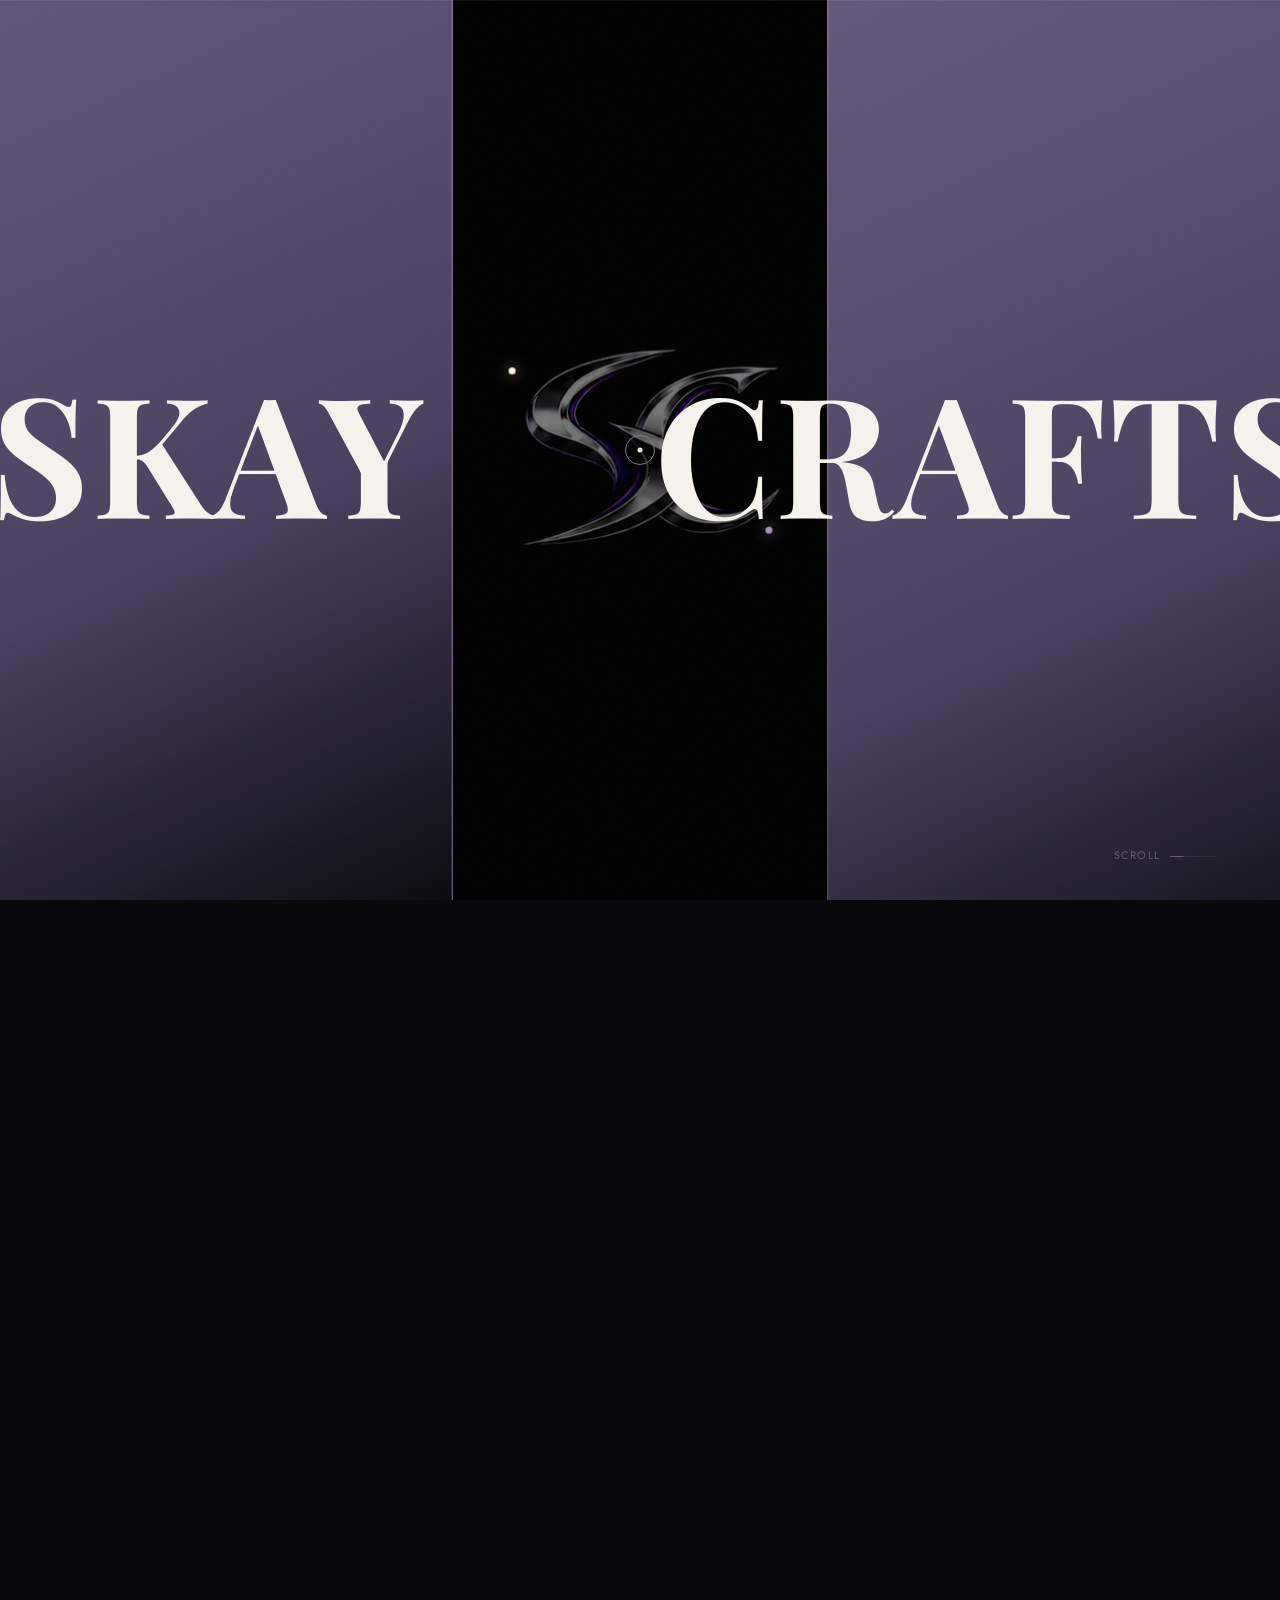
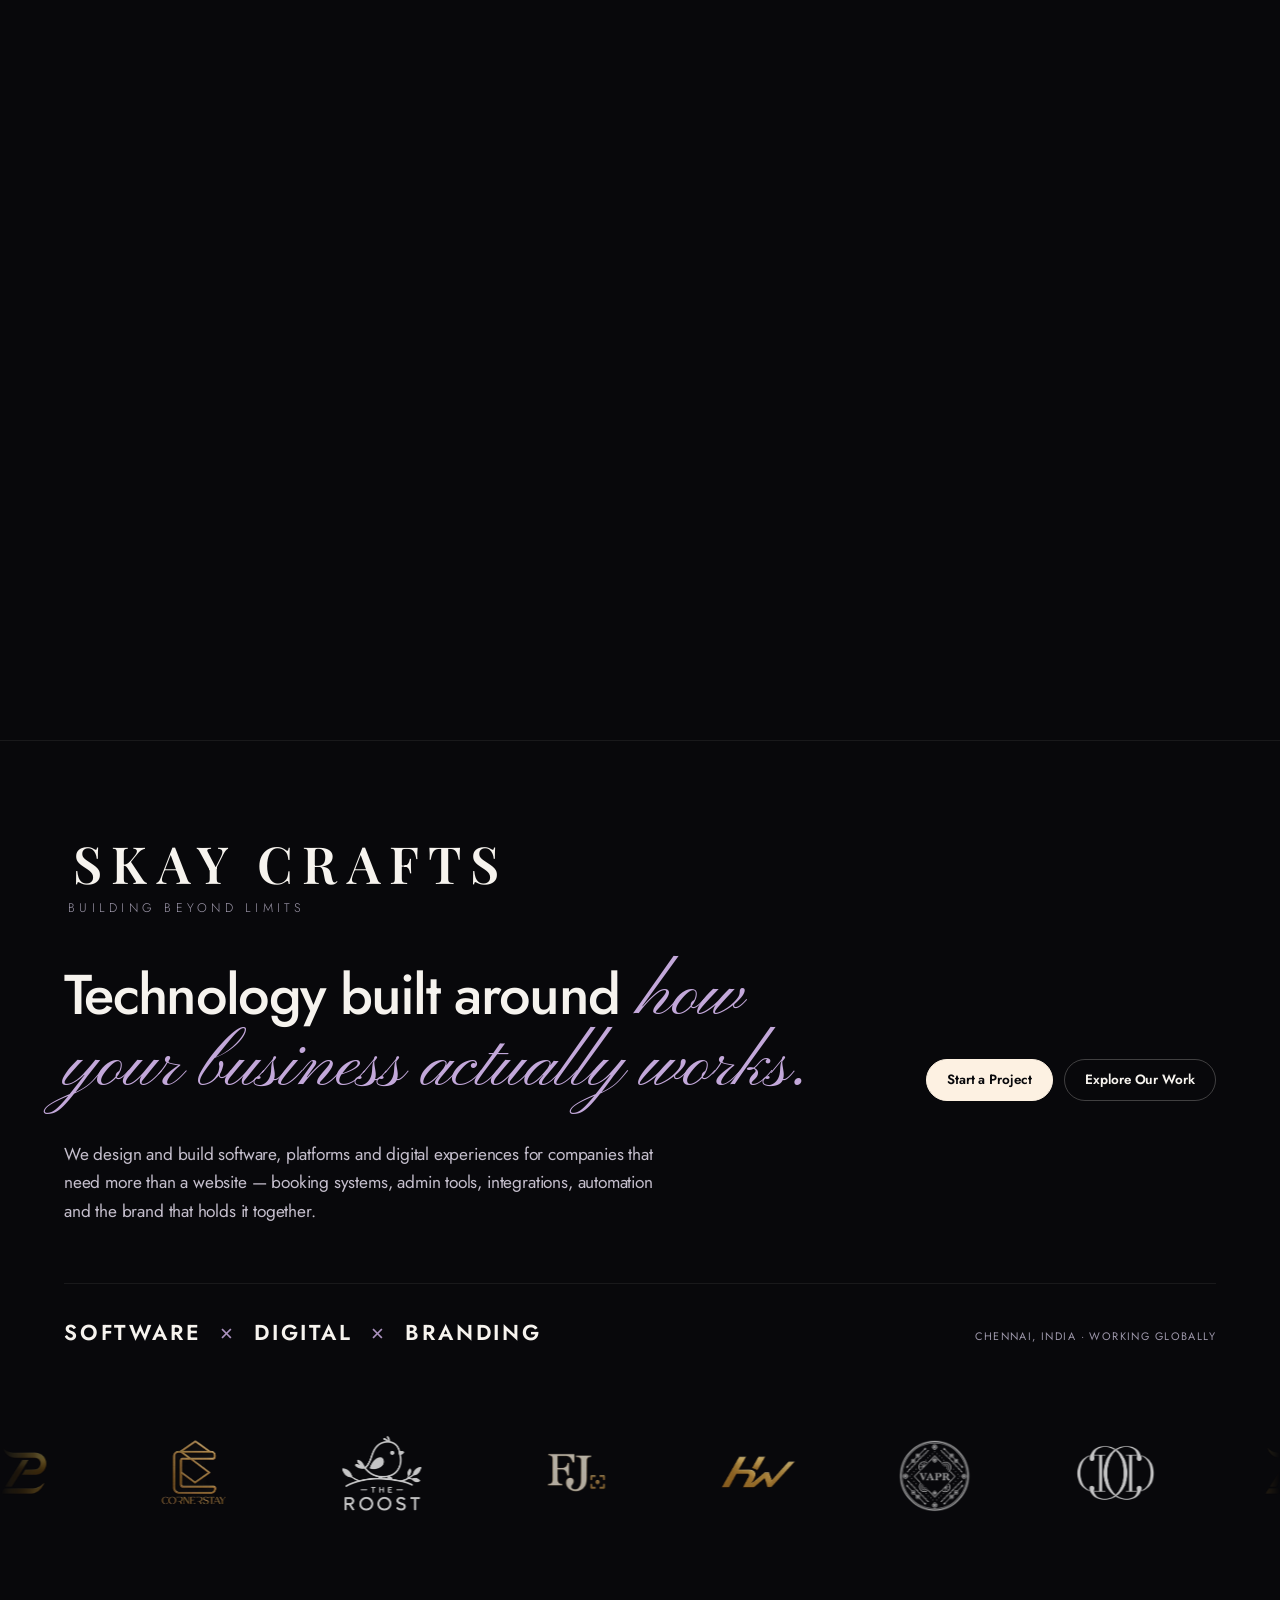
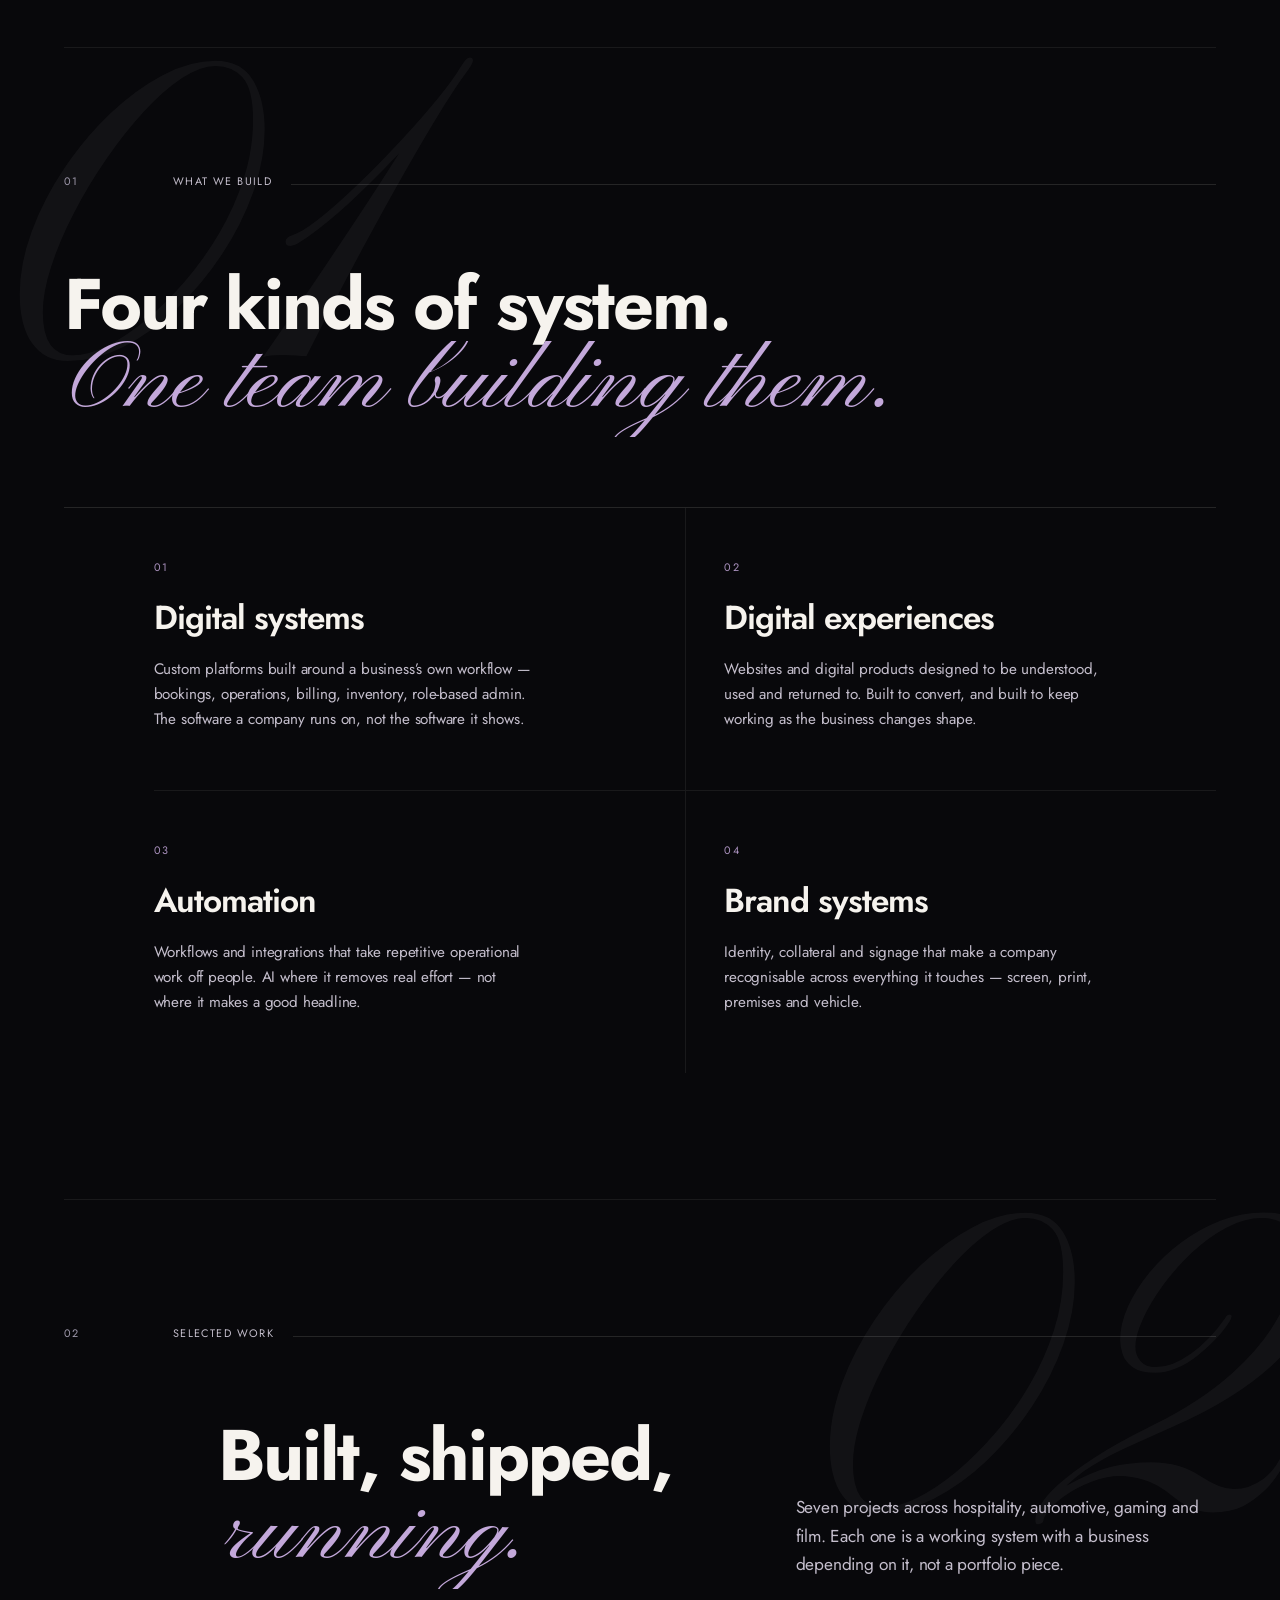
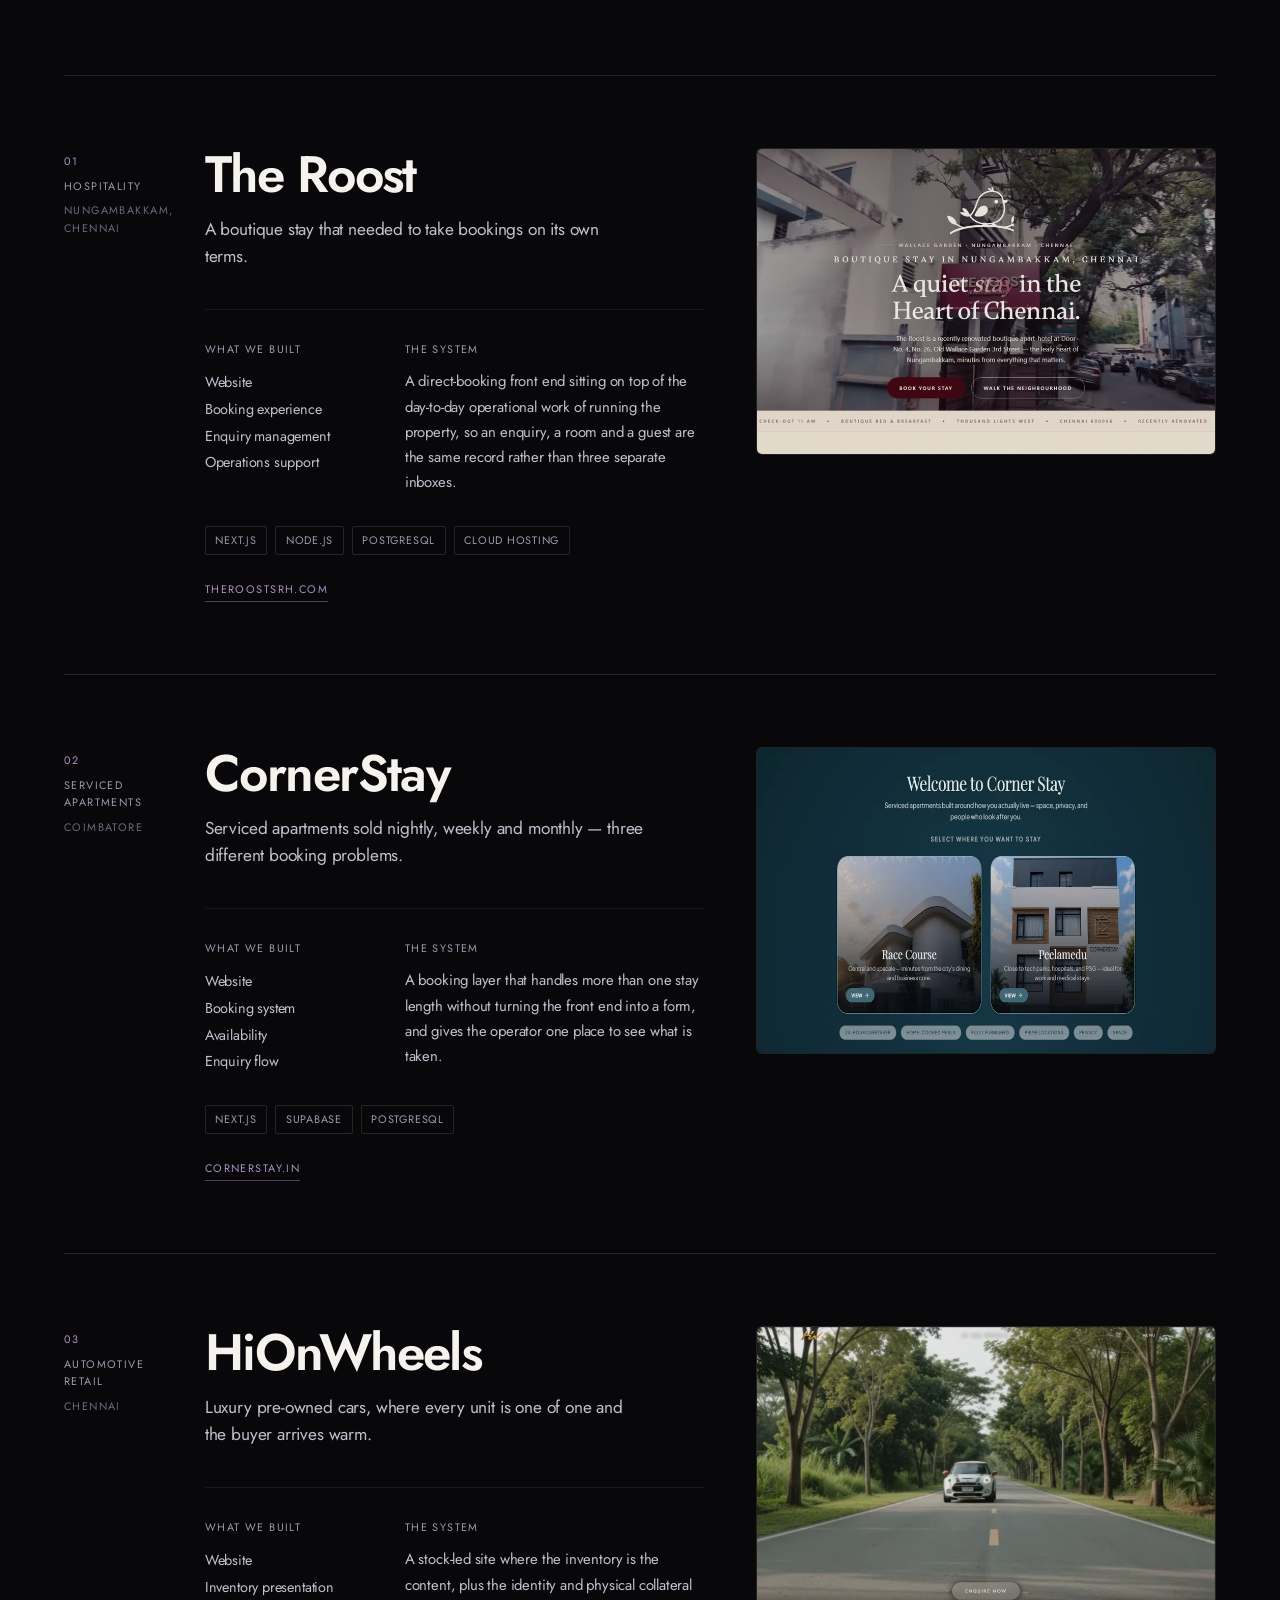
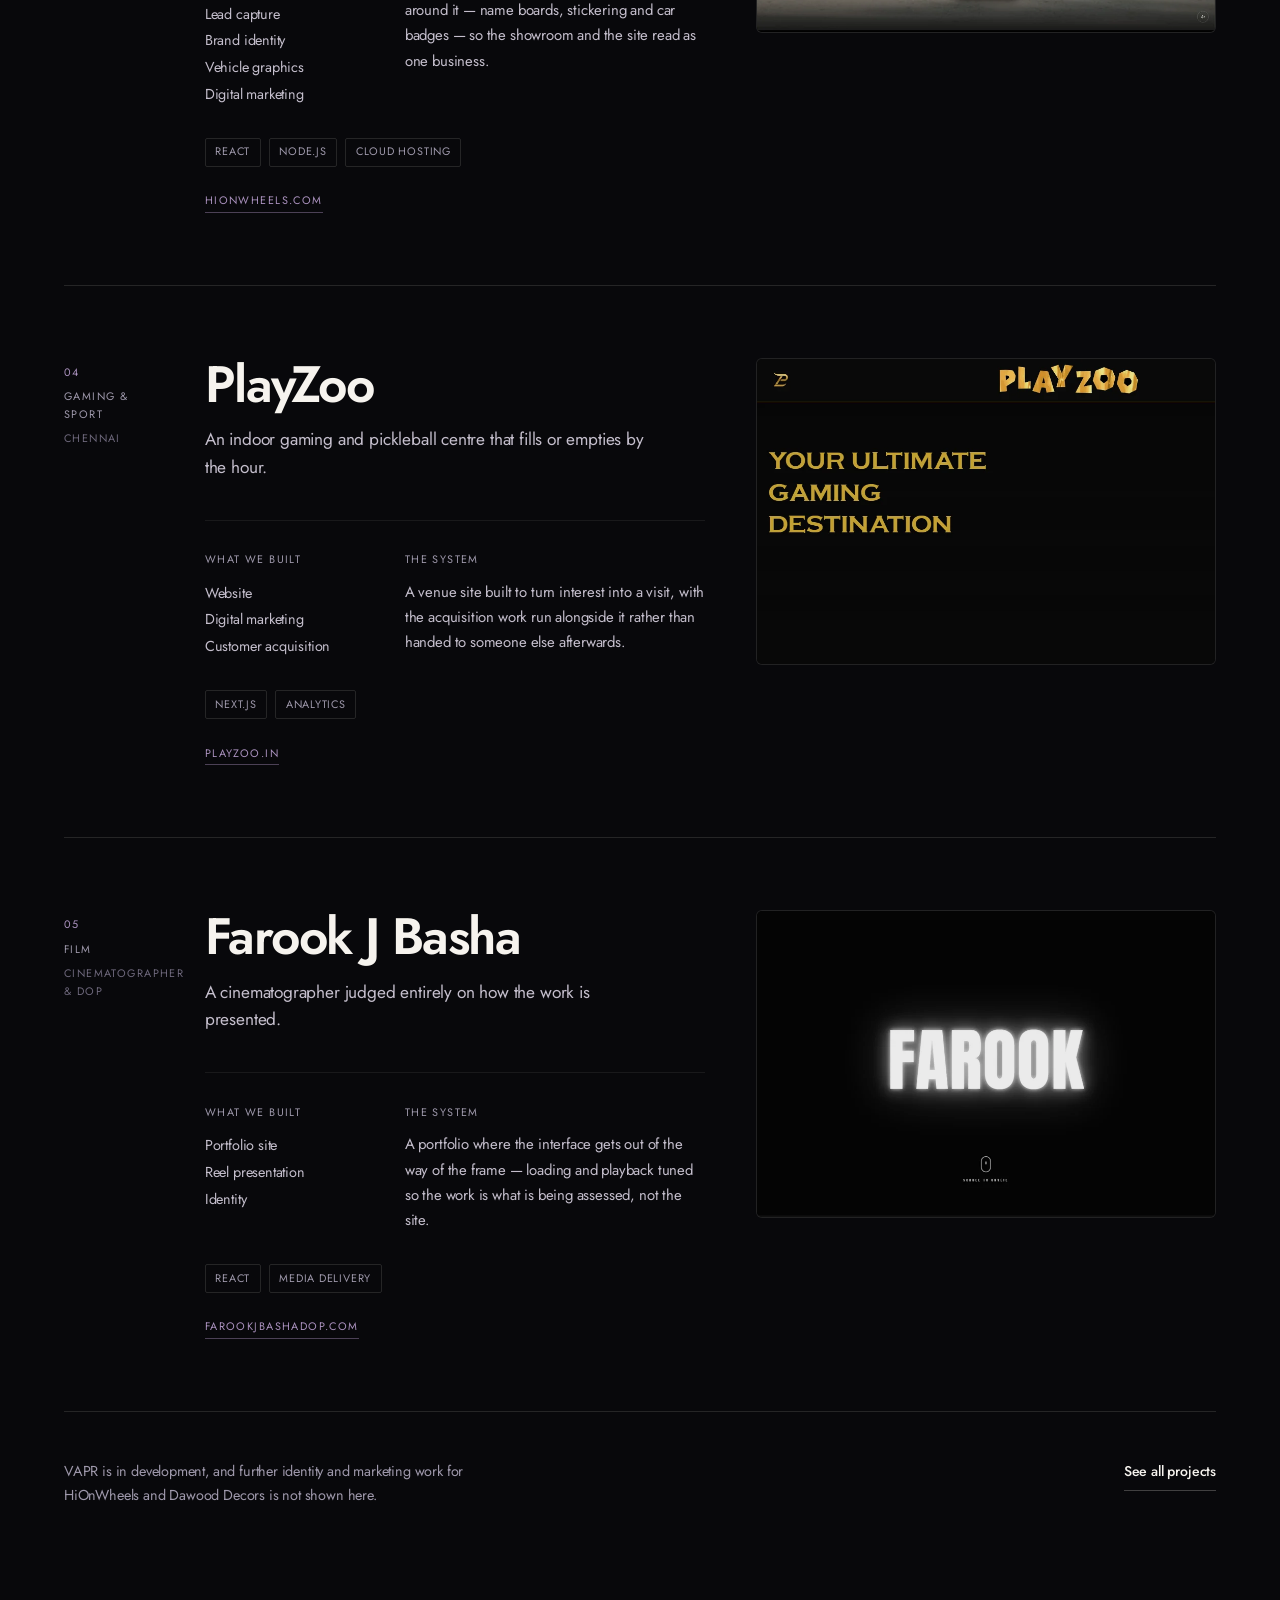
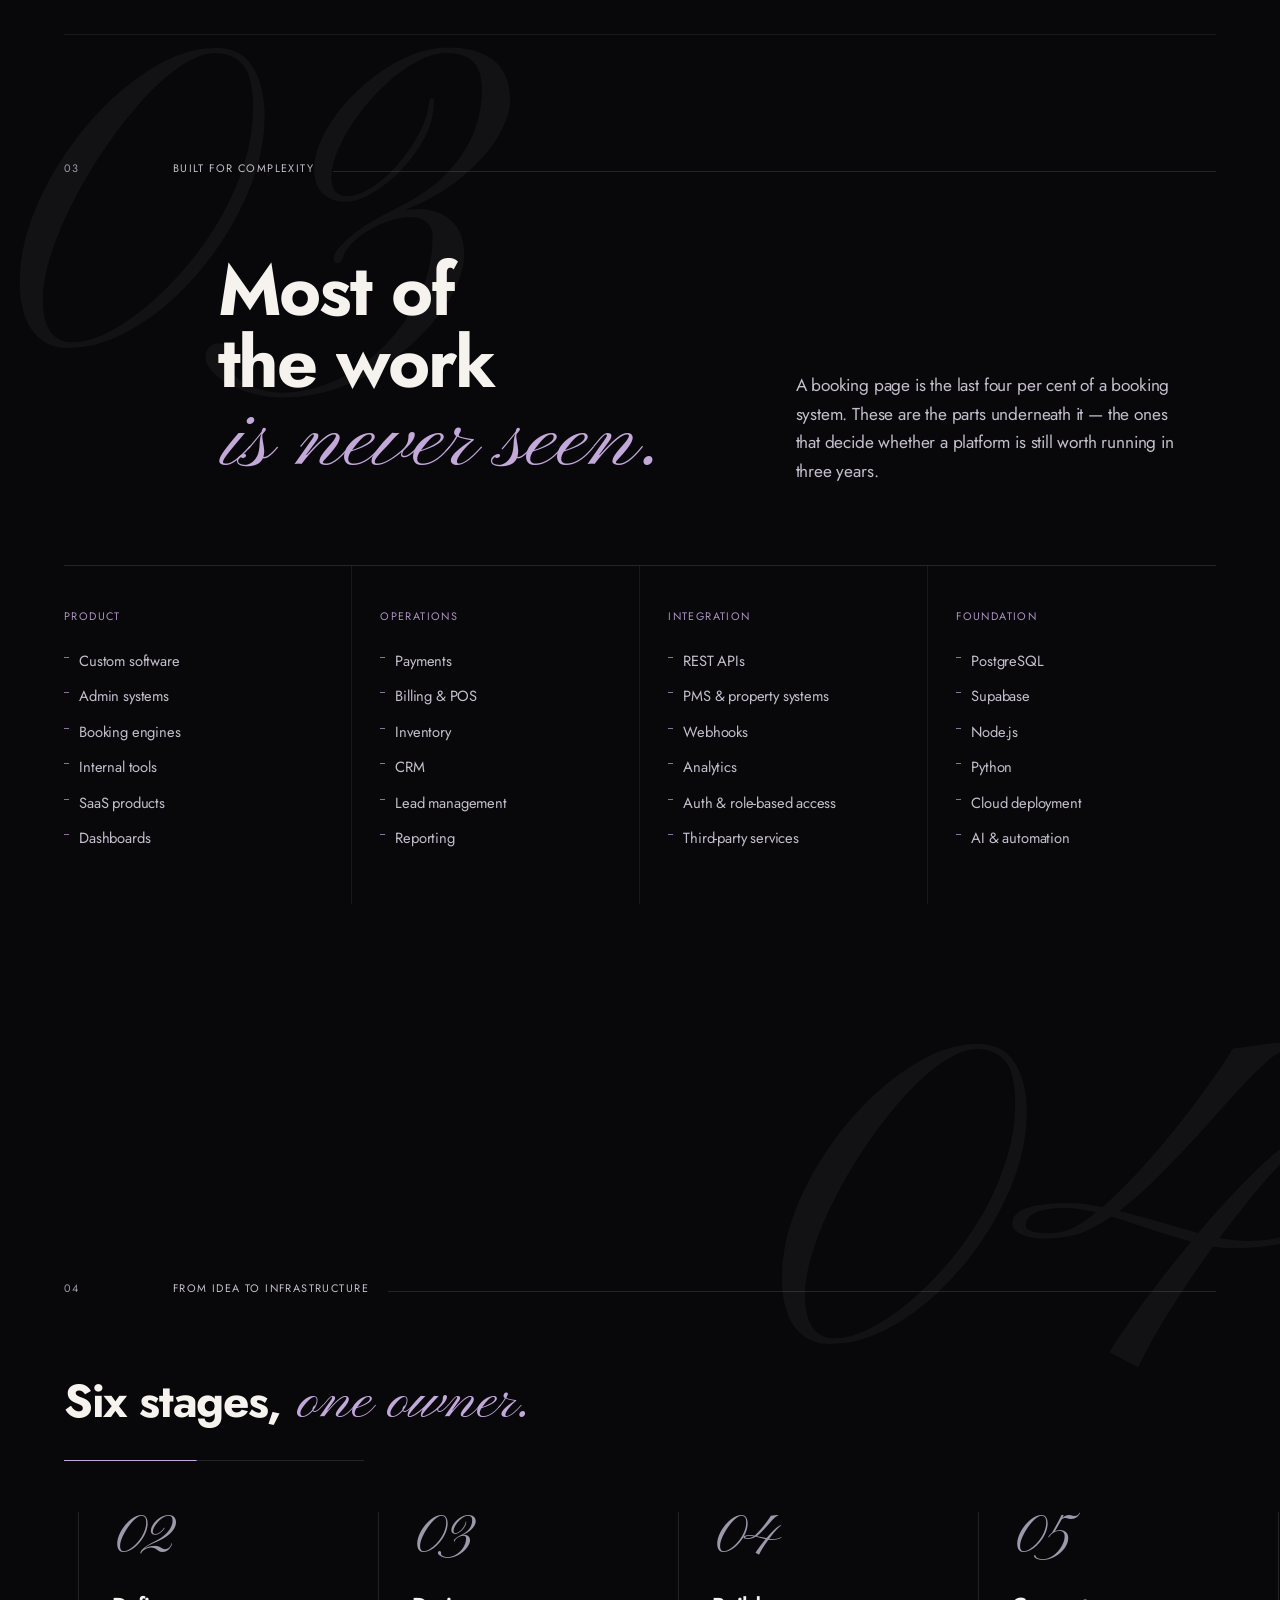
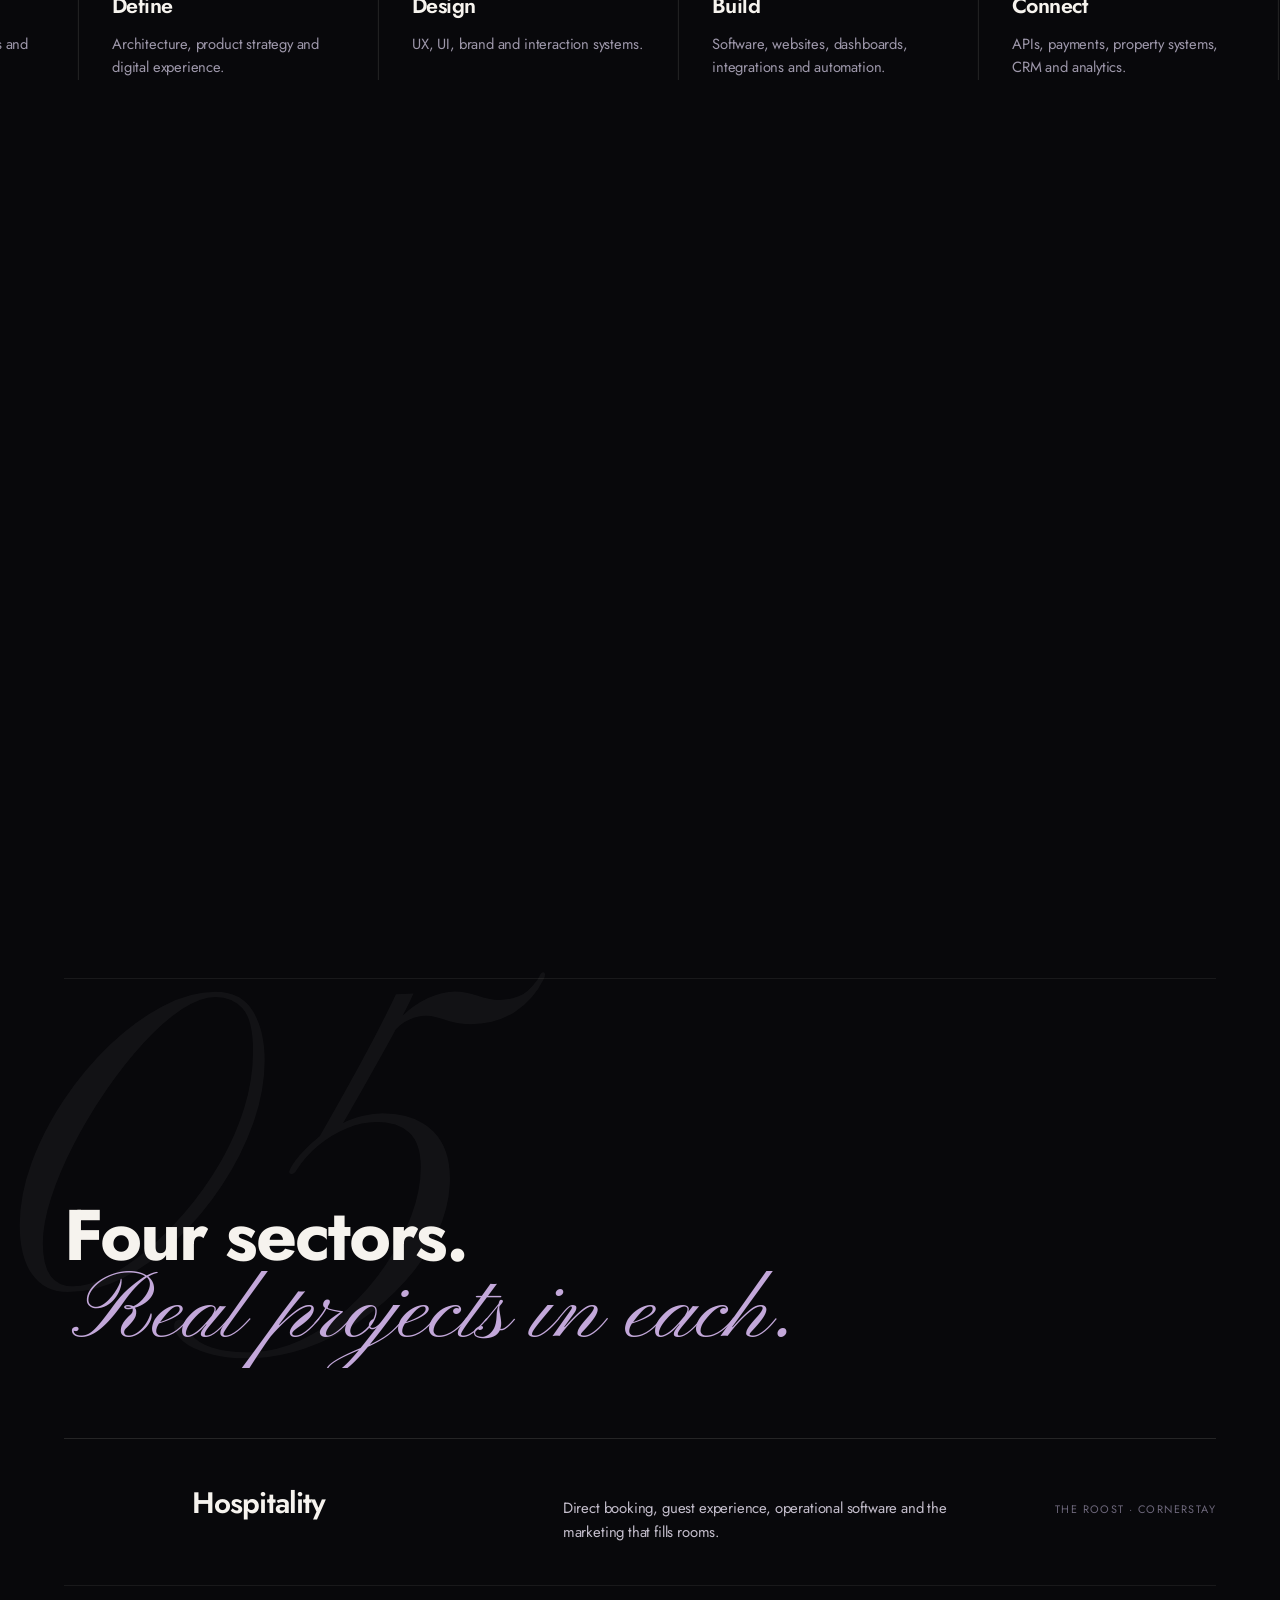
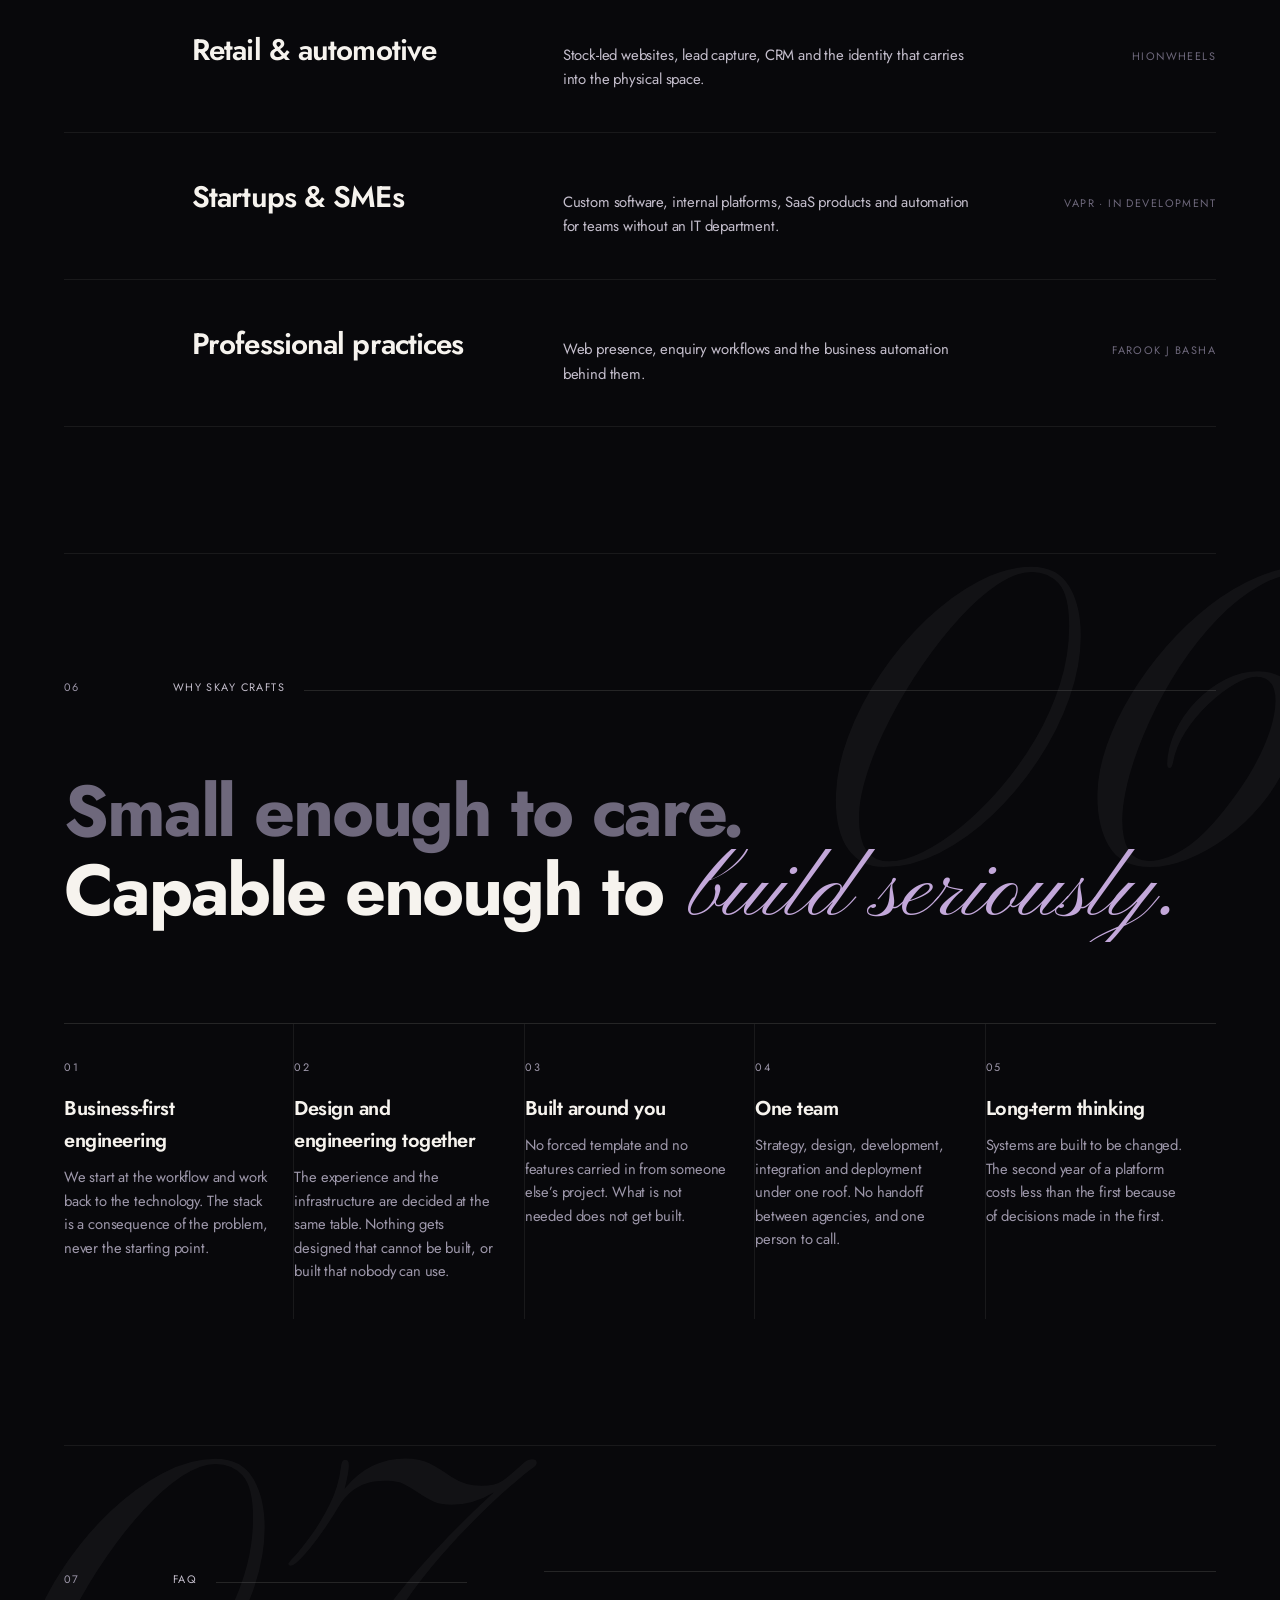
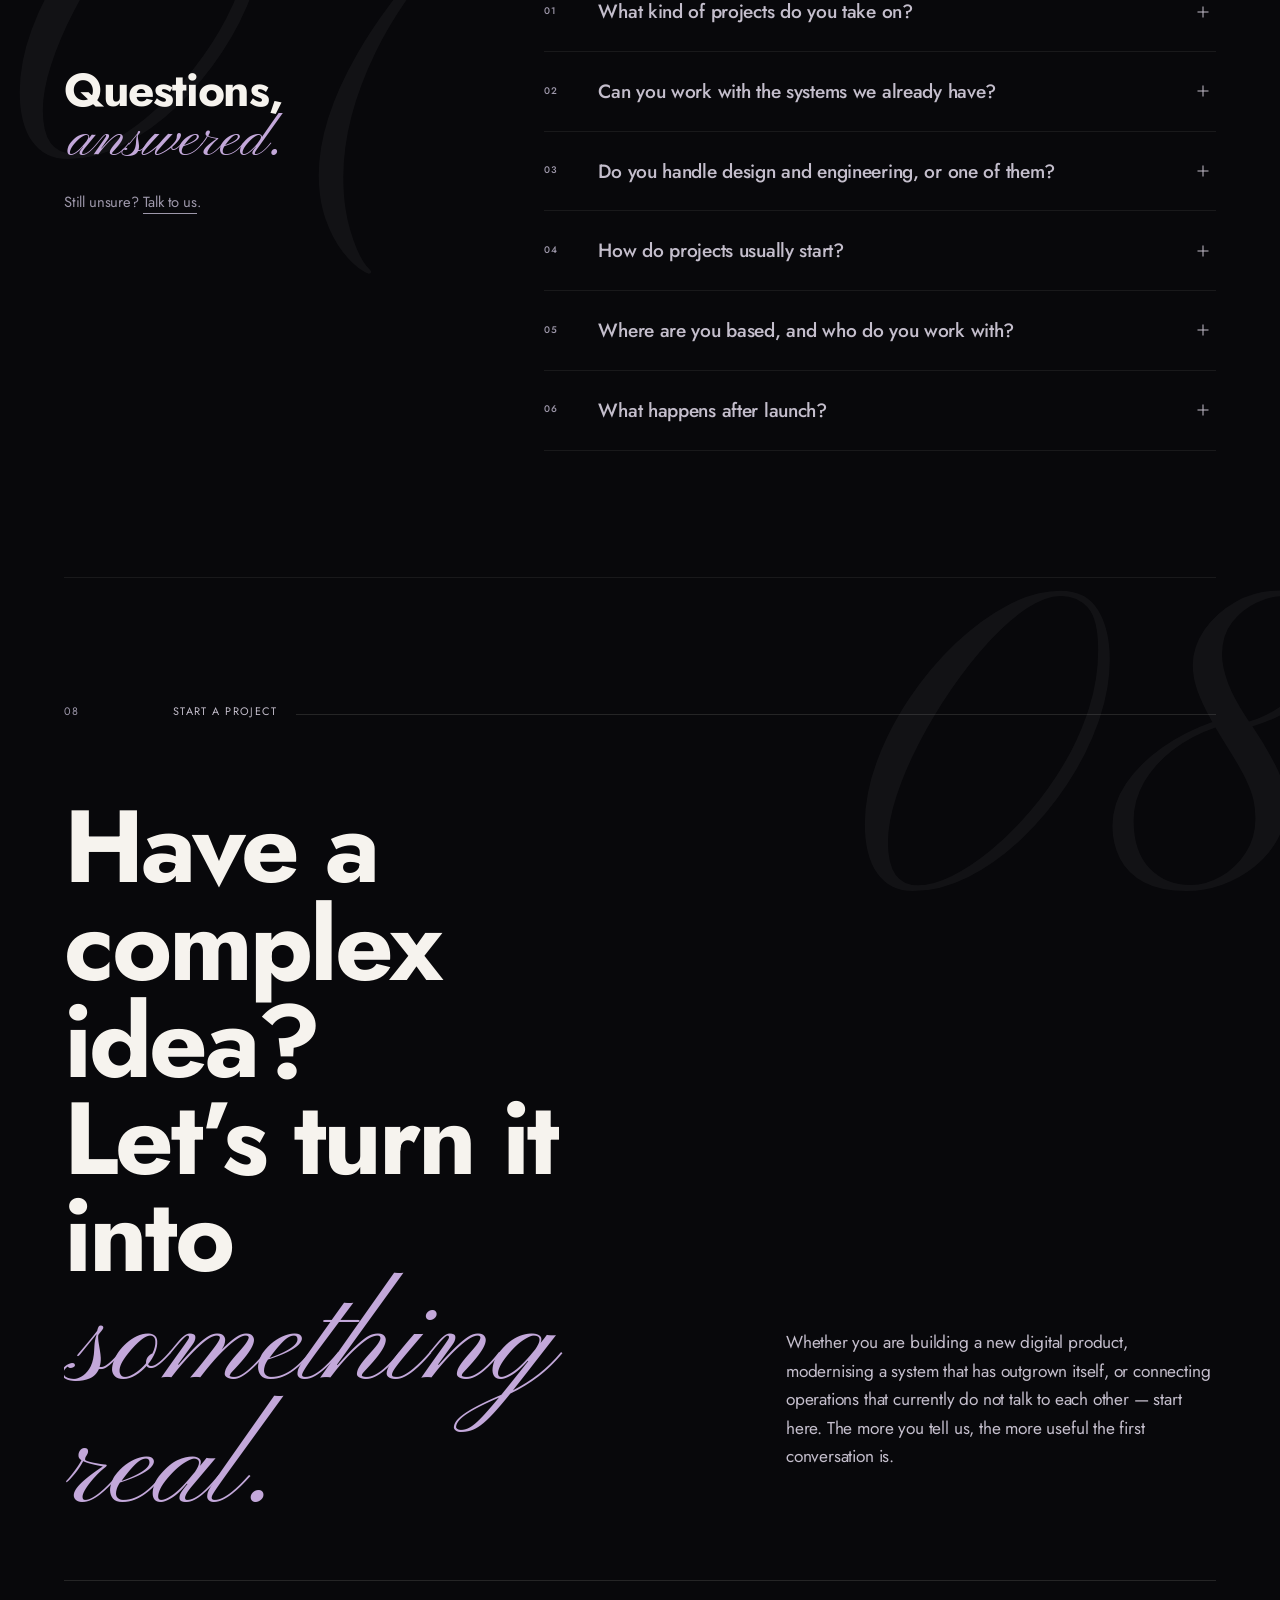
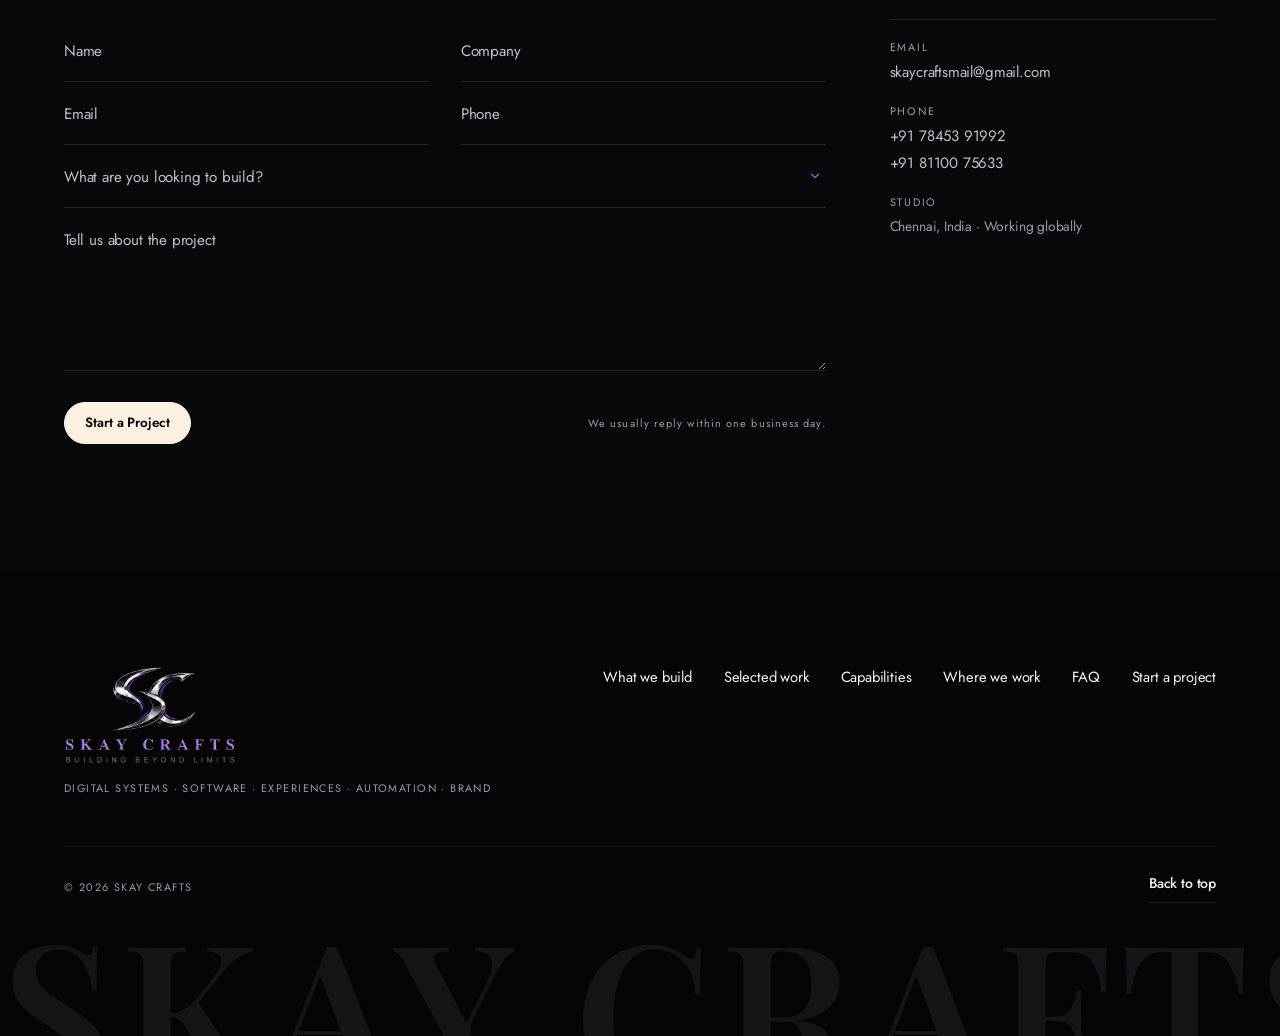
==== commit 23fce580: "Bump the asset version so the redesign's CSS is actually fetched The previous commit changed every s" ====
--- a/index.html
+++ b/index.html
@@ -31,17 +31,17 @@
 <link rel="preload" href="assets/fonts/PlayfairDisplay-Variable-latin.woff2" as="font" type="font/woff2" crossorigin />
 
 <!-- Styles — load order matters: tokens > base > layout > components > sections > animations > responsive -->
-<link rel="stylesheet" href="css/fonts.css?v=20260919a" />
-<link rel="stylesheet" href="css/tokens.css?v=20260919a" />
-<link rel="stylesheet" href="css/base.css?v=20260919a" />
-<link rel="stylesheet" href="css/layout.css?v=20260919a" />
-<link rel="stylesheet" href="css/components.css?v=20260919a" />
-<link rel="stylesheet" href="css/portal.css?v=20260919a" />
-<link rel="stylesheet" href="css/sections.css?v=20260919a" />
-<link rel="stylesheet" href="css/systems.css?v=20260919a" />
-<link rel="stylesheet" href="css/logoloop.css?v=20260919a" />
-<link rel="stylesheet" href="css/animations.css?v=20260919a" />
-<link rel="stylesheet" href="css/responsive.css?v=20260919a" />
+<link rel="stylesheet" href="css/fonts.css?v=20260919b" />
+<link rel="stylesheet" href="css/tokens.css?v=20260919b" />
+<link rel="stylesheet" href="css/base.css?v=20260919b" />
+<link rel="stylesheet" href="css/layout.css?v=20260919b" />
+<link rel="stylesheet" href="css/components.css?v=20260919b" />
+<link rel="stylesheet" href="css/portal.css?v=20260919b" />
+<link rel="stylesheet" href="css/sections.css?v=20260919b" />
+<link rel="stylesheet" href="css/systems.css?v=20260919b" />
+<link rel="stylesheet" href="css/logoloop.css?v=20260919b" />
+<link rel="stylesheet" href="css/animations.css?v=20260919b" />
+<link rel="stylesheet" href="css/responsive.css?v=20260919b" />
 
 <script type="application/ld+json">
 {
@@ -1113,16 +1113,16 @@
 
 
 <!-- Scripts — classic, ordered, deferred (works over file:// and http) -->
-<script src="js/utils.js?v=20260919a" defer></script>
-<script src="js/nav.js?v=20260919a" defer></script>
-<script src="js/cursor.js?v=20260919a" defer></script>
-<script src="js/reveal.js?v=20260919a" defer></script>
-<script src="js/portal.js?v=20260919a" defer></script>
-<script src="js/cards.js?v=20260919a" defer></script>
-<script src="js/logoloop.js?v=20260919a" defer></script>
-<script src="js/process.js?v=20260919a" defer></script>
-<script src="js/accordion.js?v=20260919a" defer></script>
-<script src="js/form.js?v=20260919a" defer></script>
-<script src="js/main.js?v=20260919a" defer></script>
+<script src="js/utils.js?v=20260919b" defer></script>
+<script src="js/nav.js?v=20260919b" defer></script>
+<script src="js/cursor.js?v=20260919b" defer></script>
+<script src="js/reveal.js?v=20260919b" defer></script>
+<script src="js/portal.js?v=20260919b" defer></script>
+<script src="js/cards.js?v=20260919b" defer></script>
+<script src="js/logoloop.js?v=20260919b" defer></script>
+<script src="js/process.js?v=20260919b" defer></script>
+<script src="js/accordion.js?v=20260919b" defer></script>
+<script src="js/form.js?v=20260919b" defer></script>
+<script src="js/main.js?v=20260919b" defer></script>
 </body>
 </html>
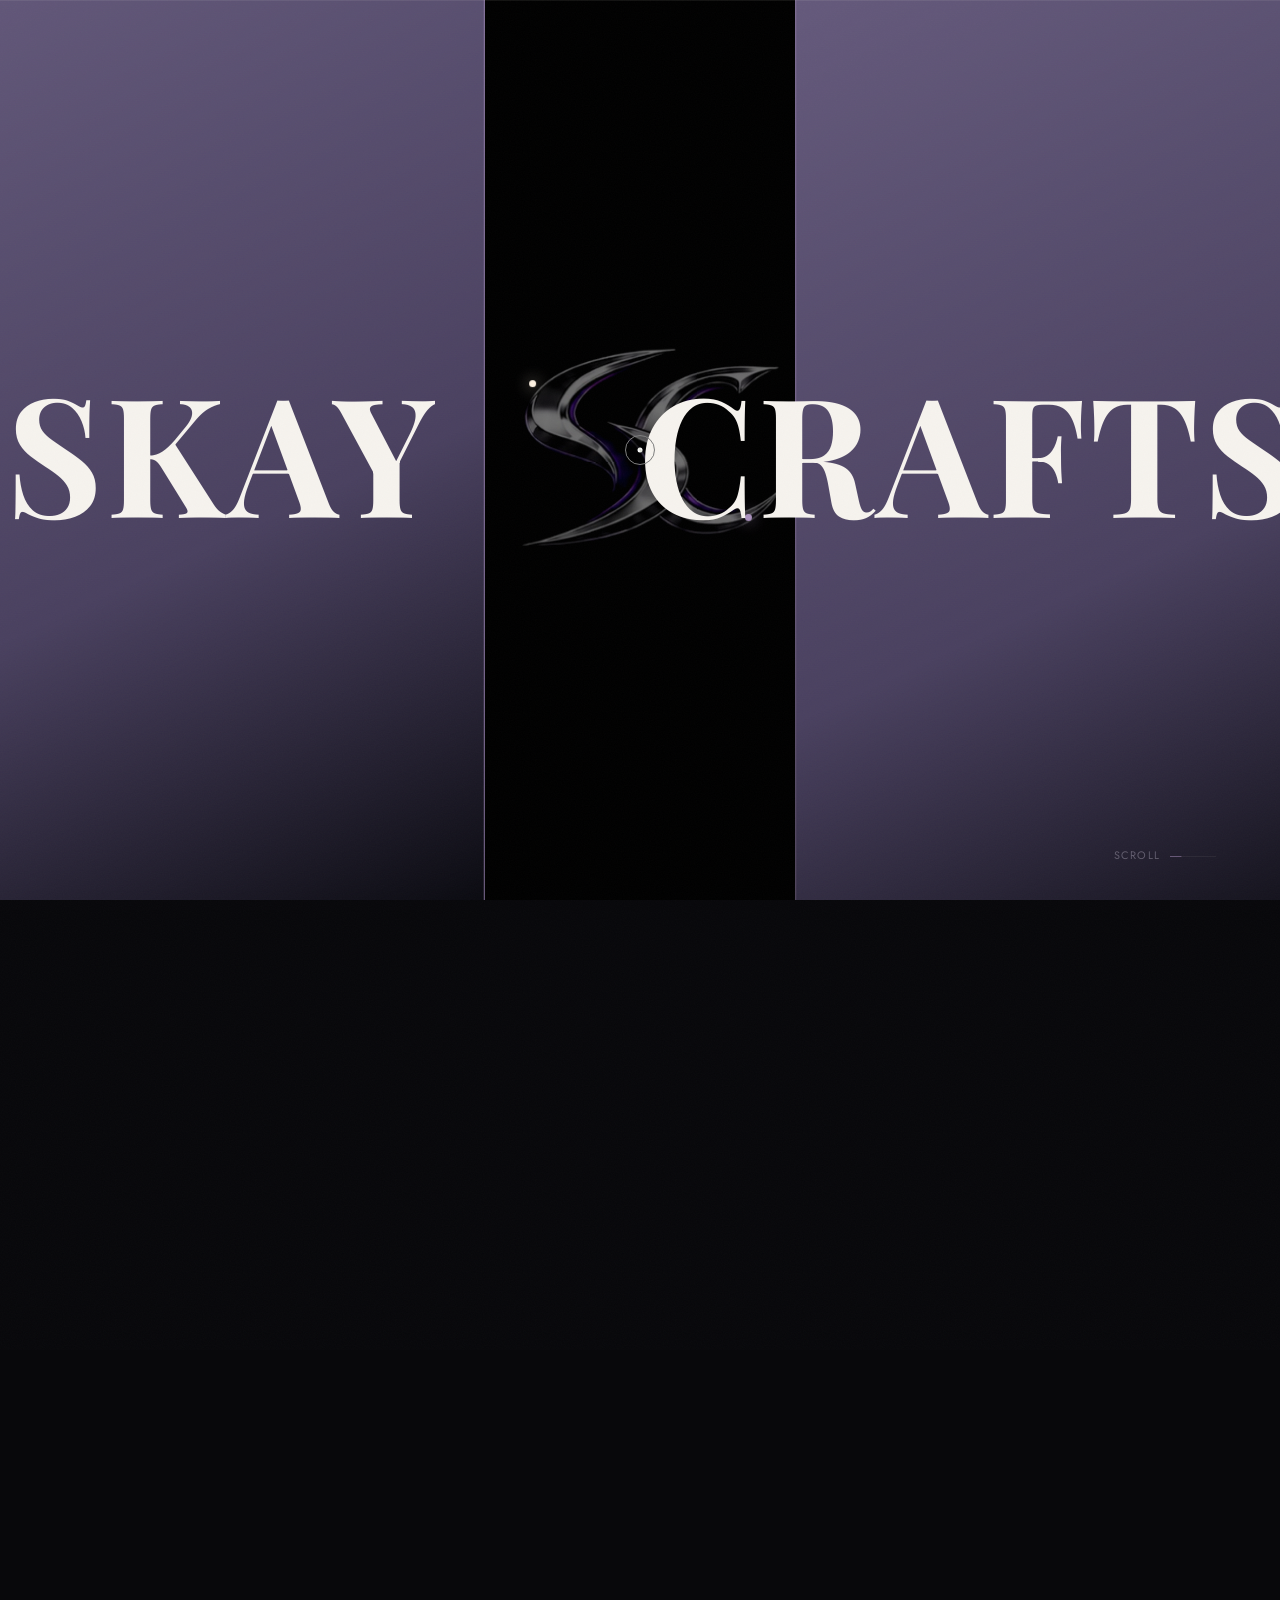
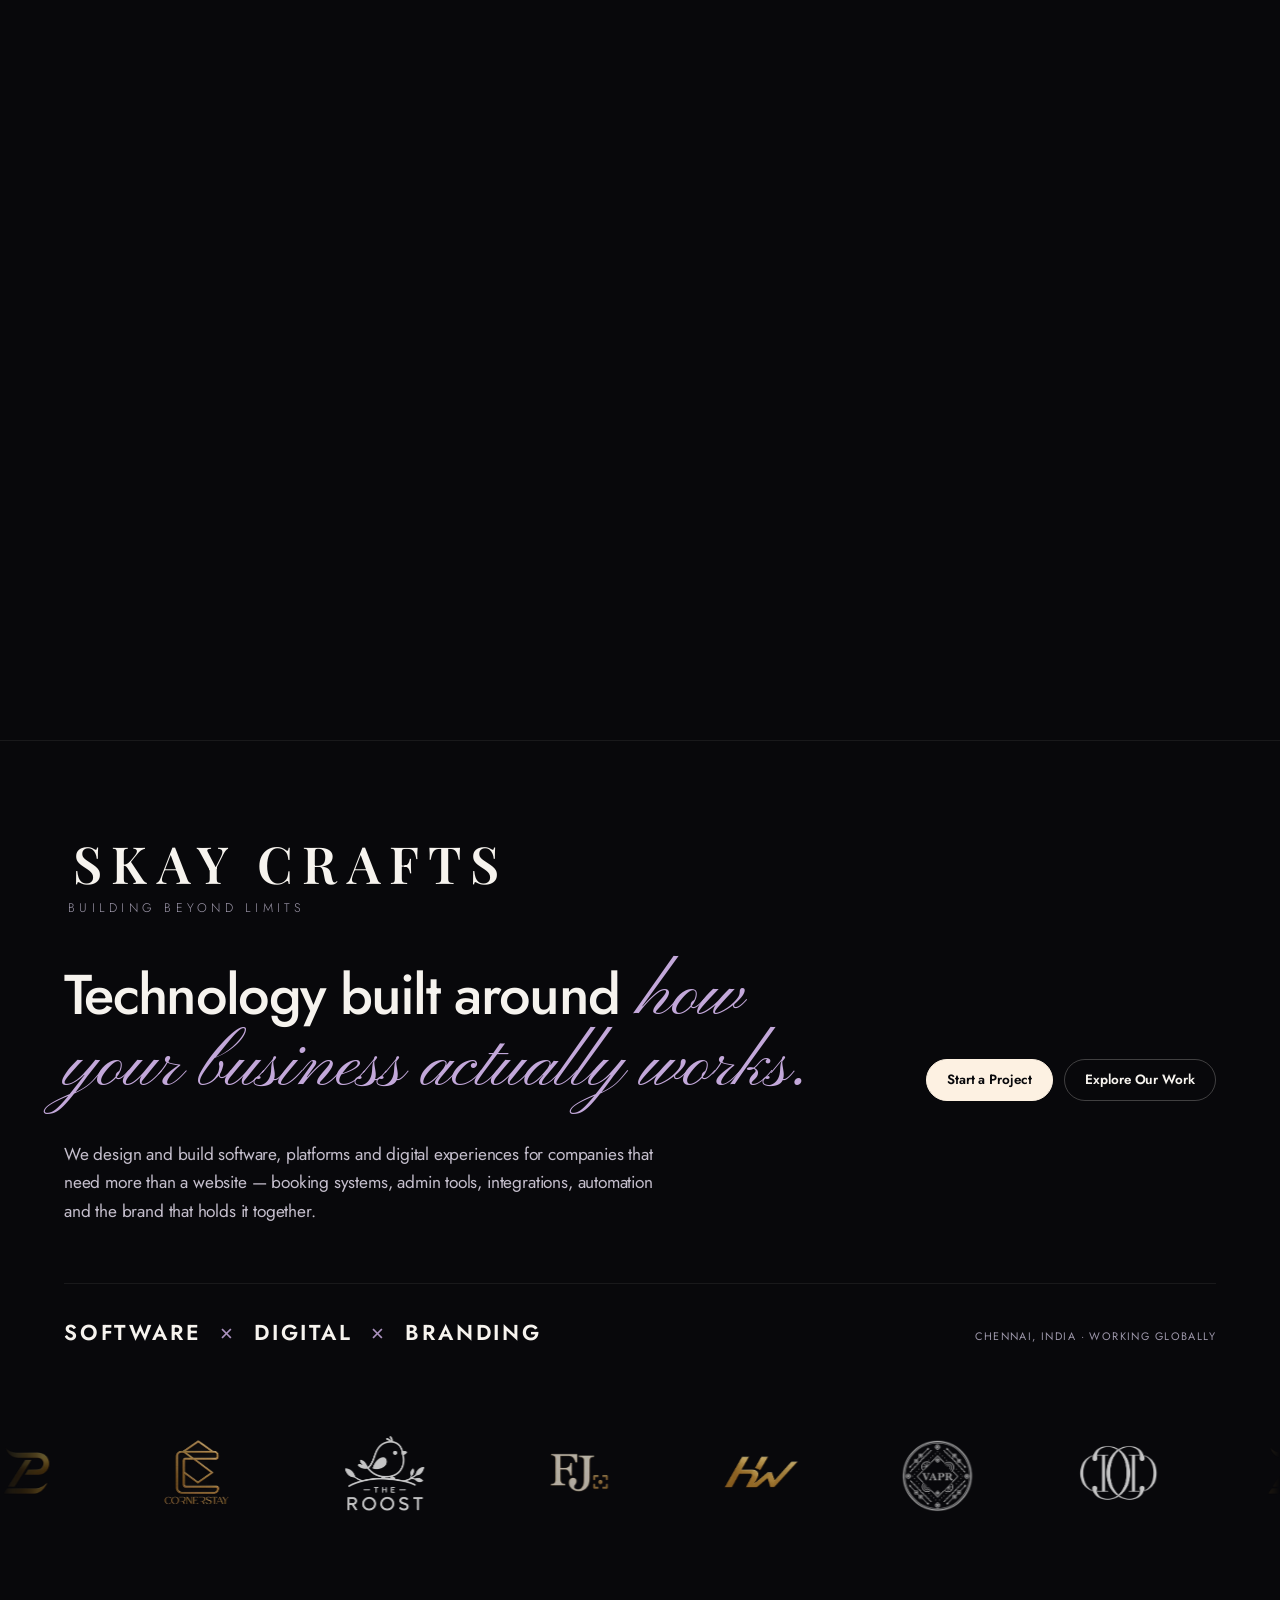
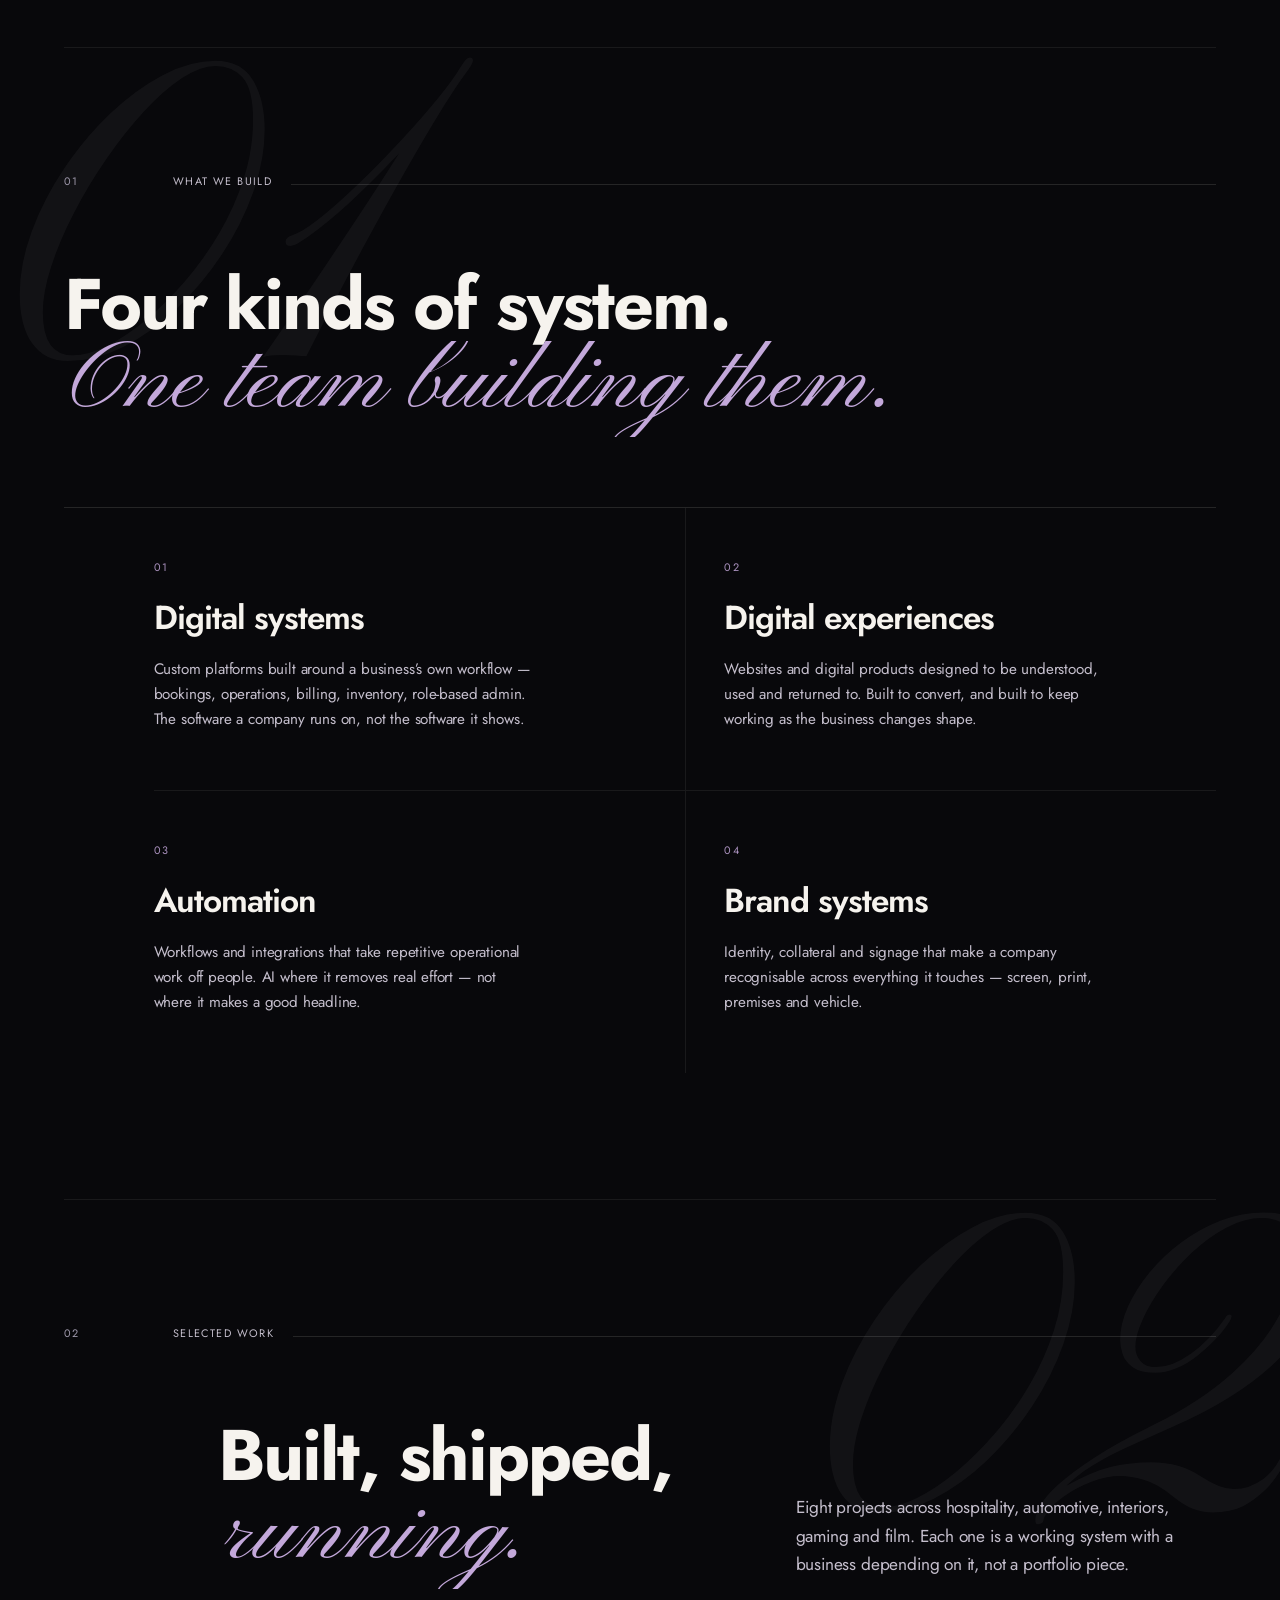
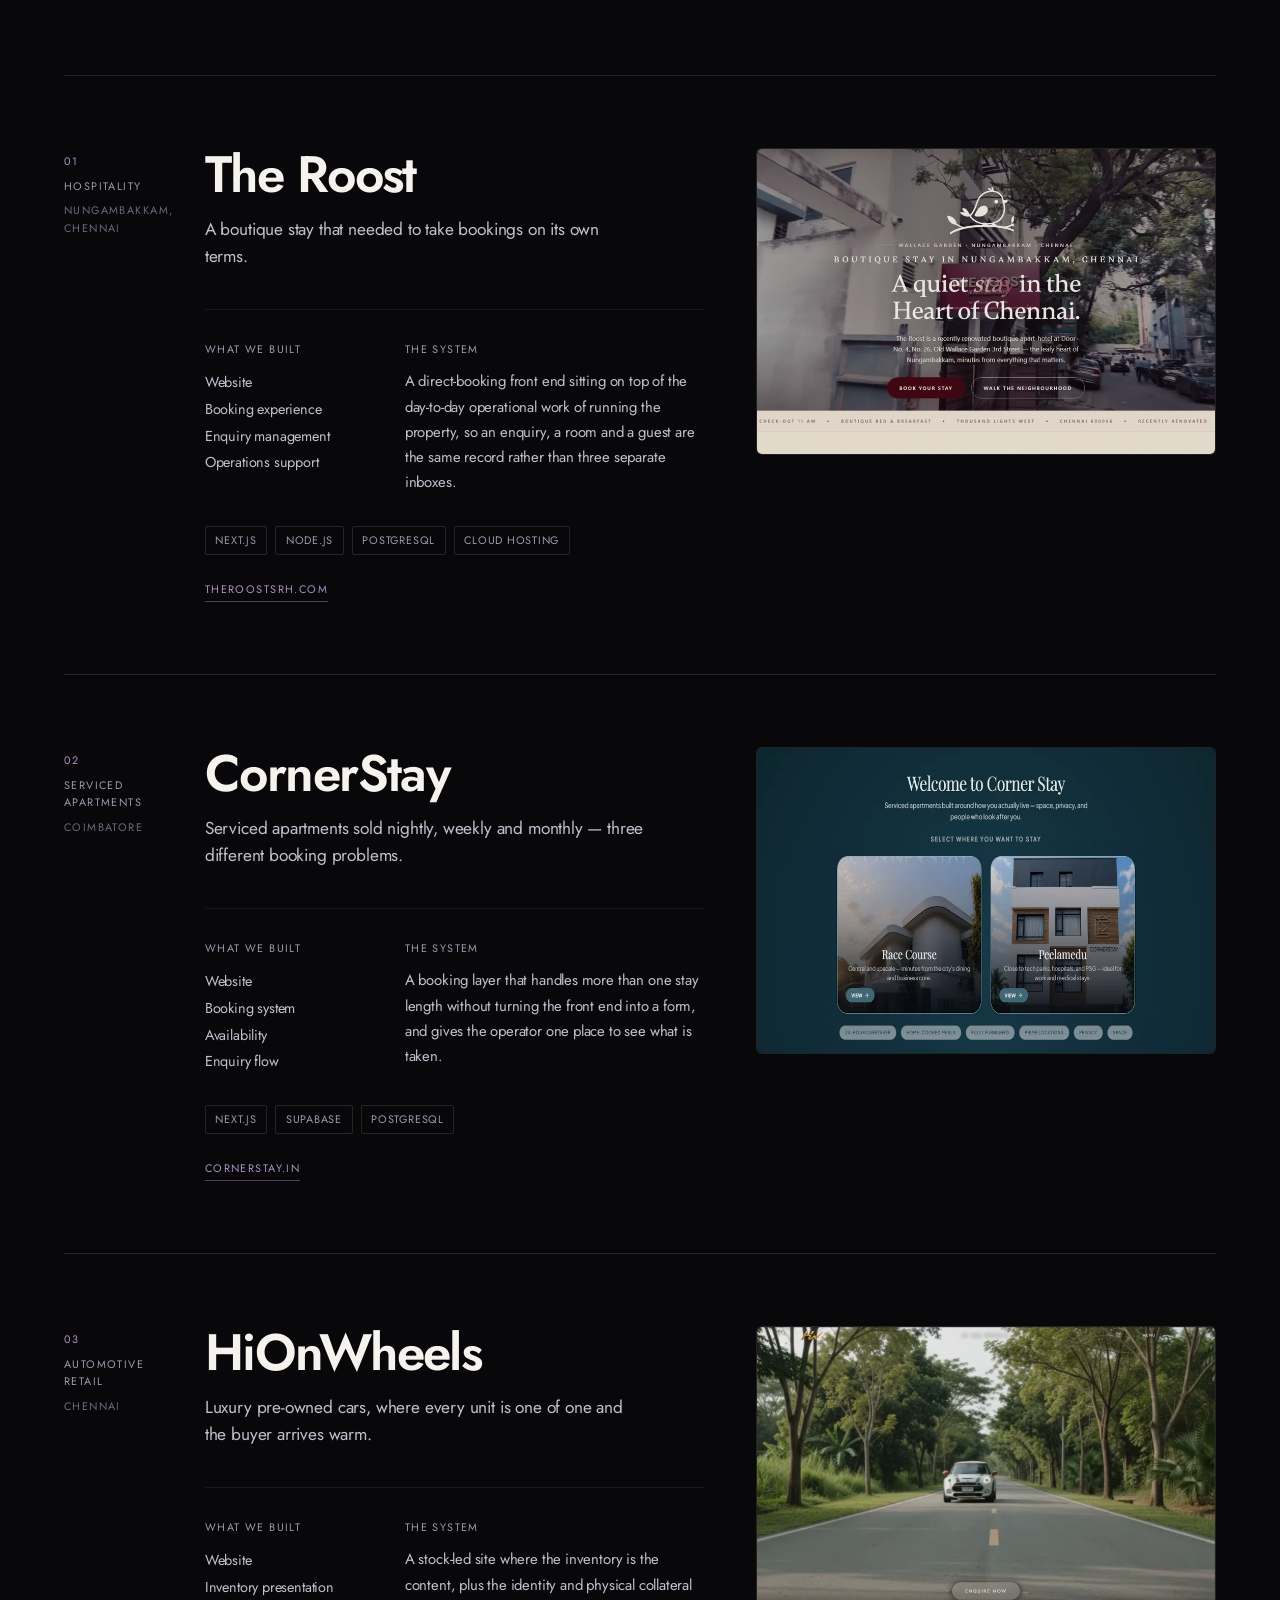
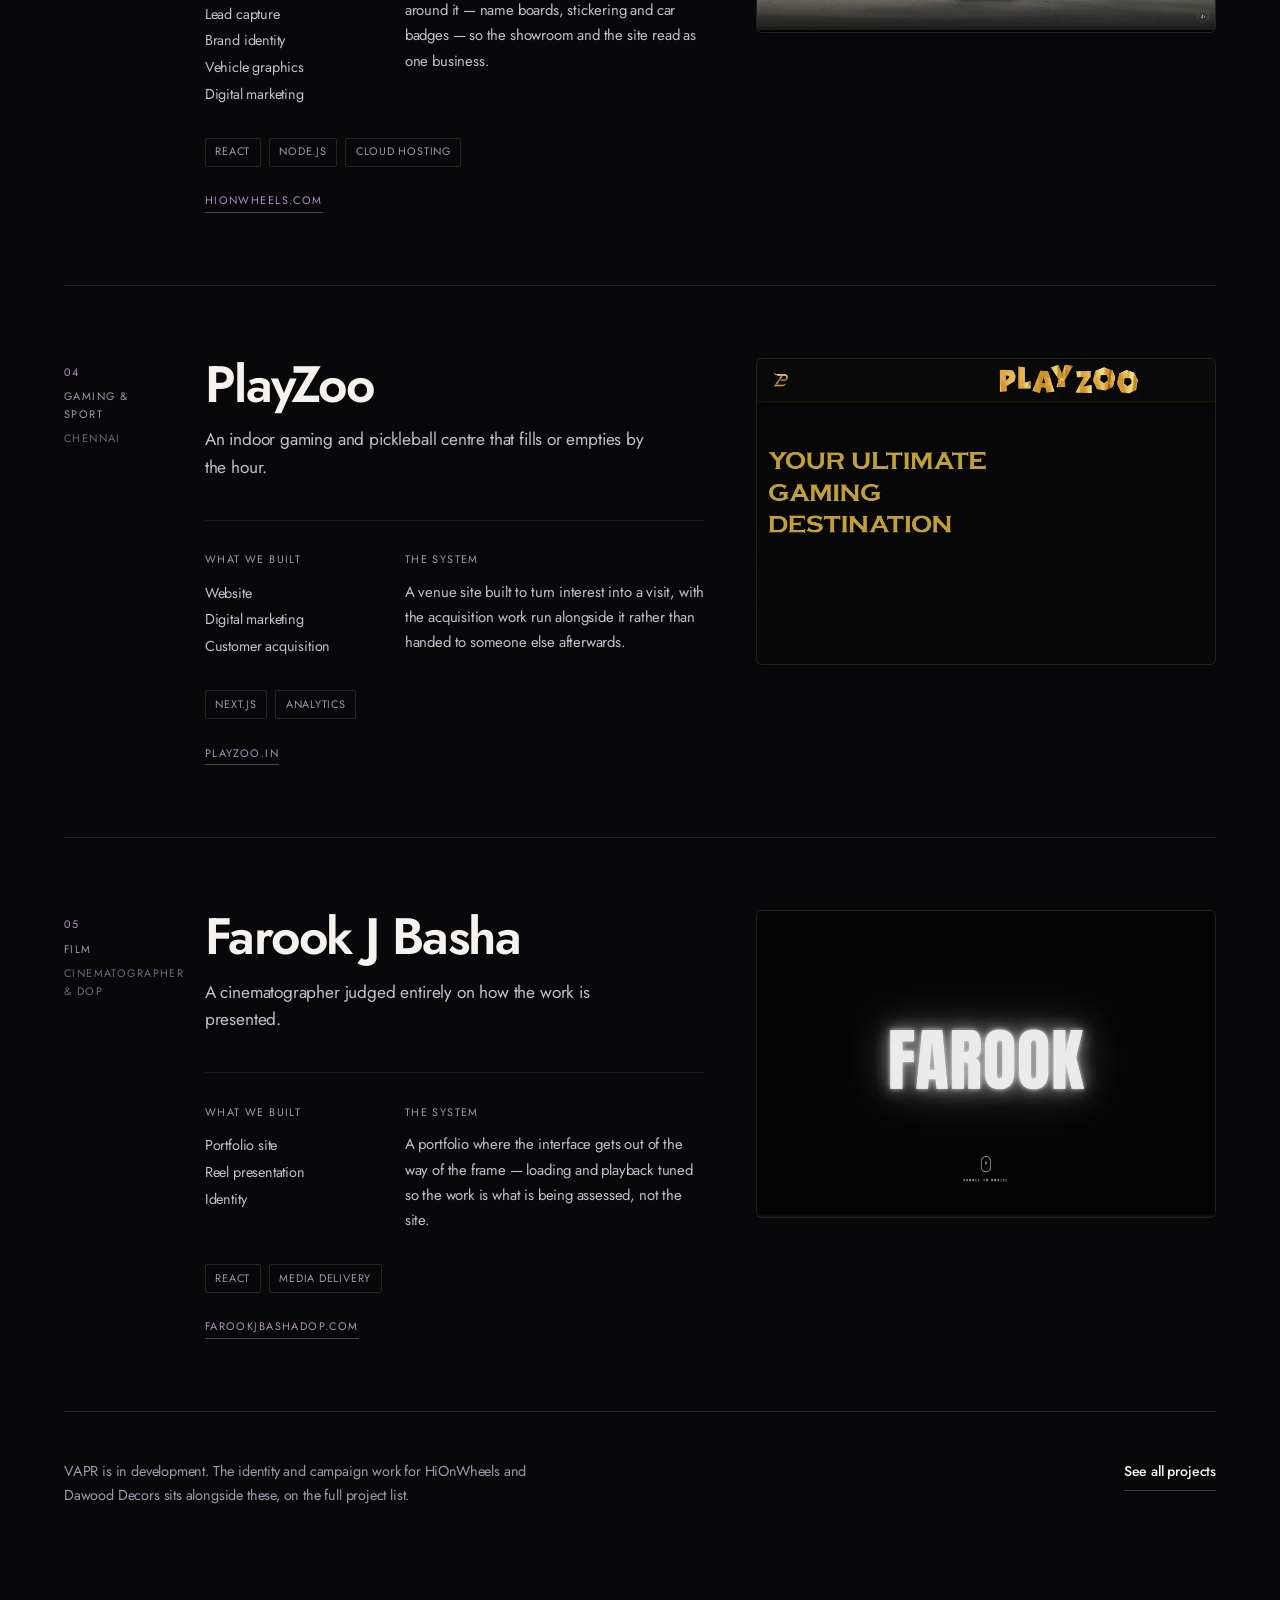
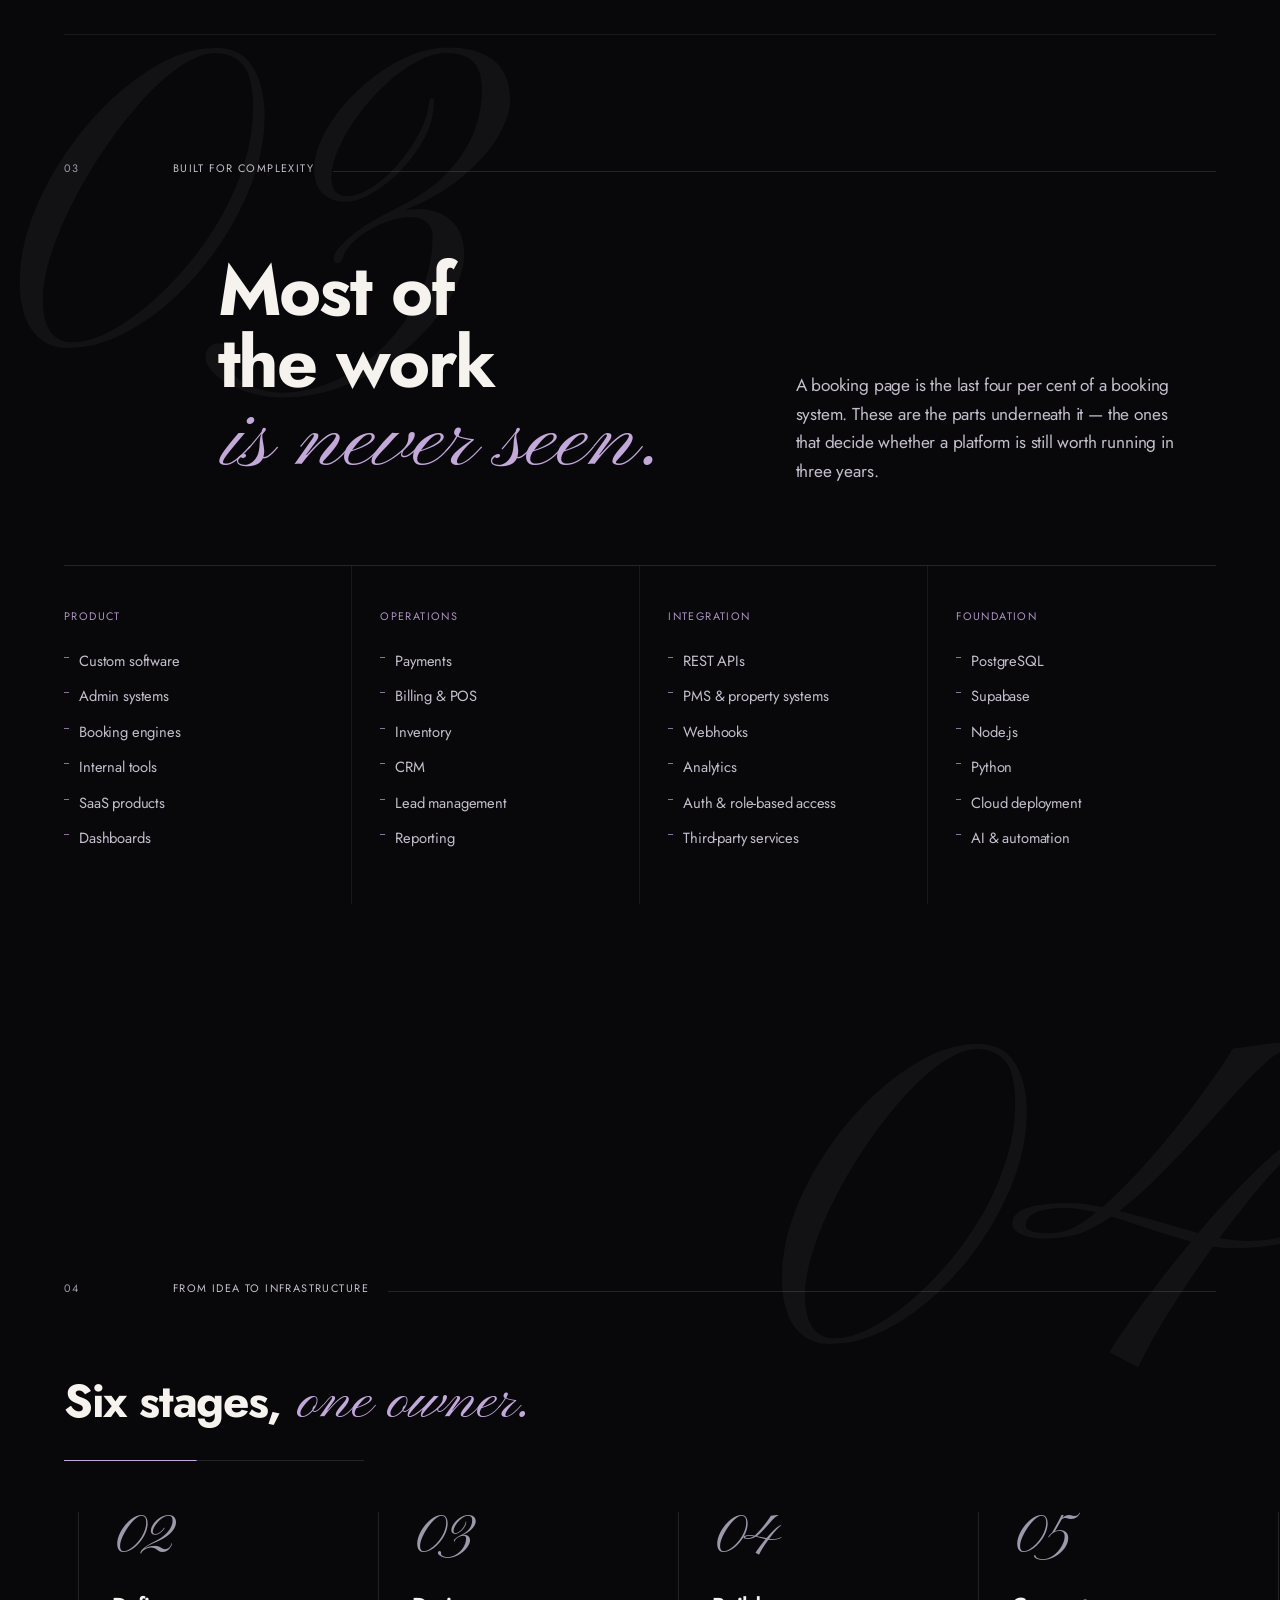
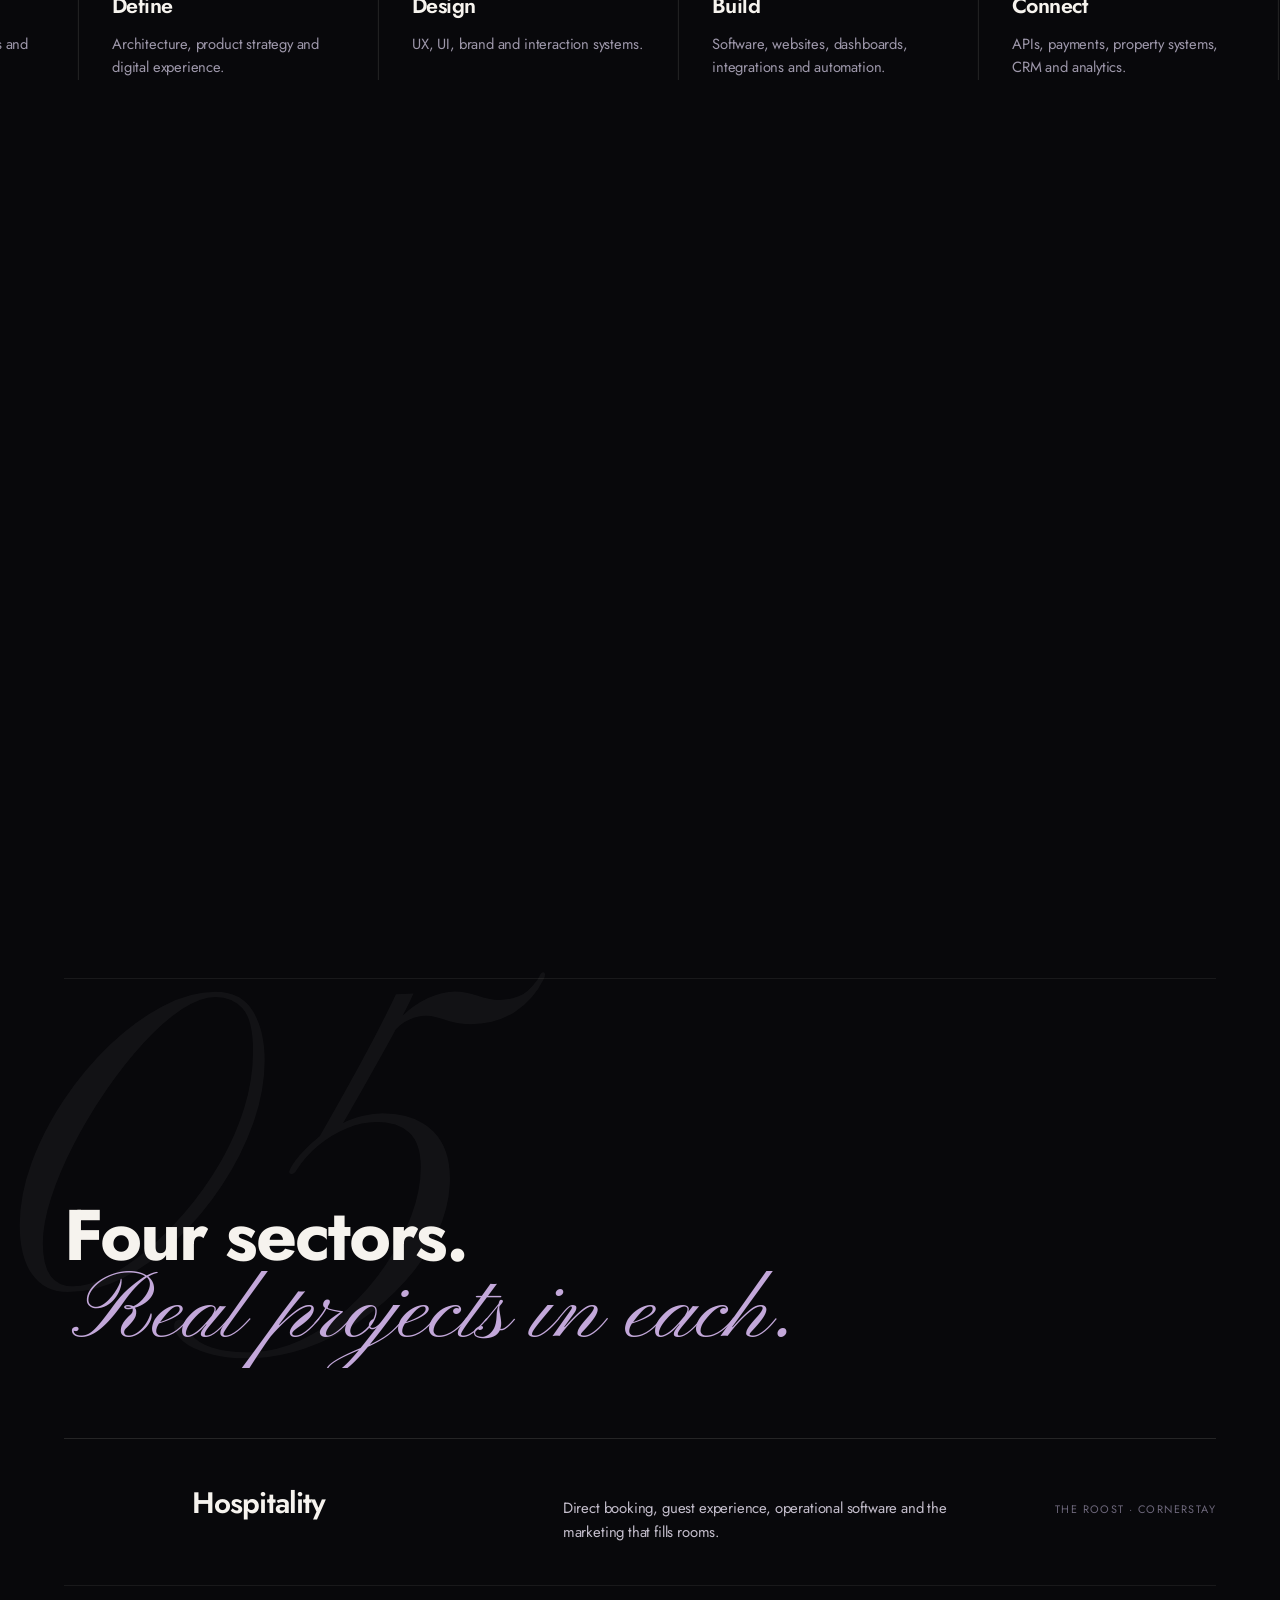
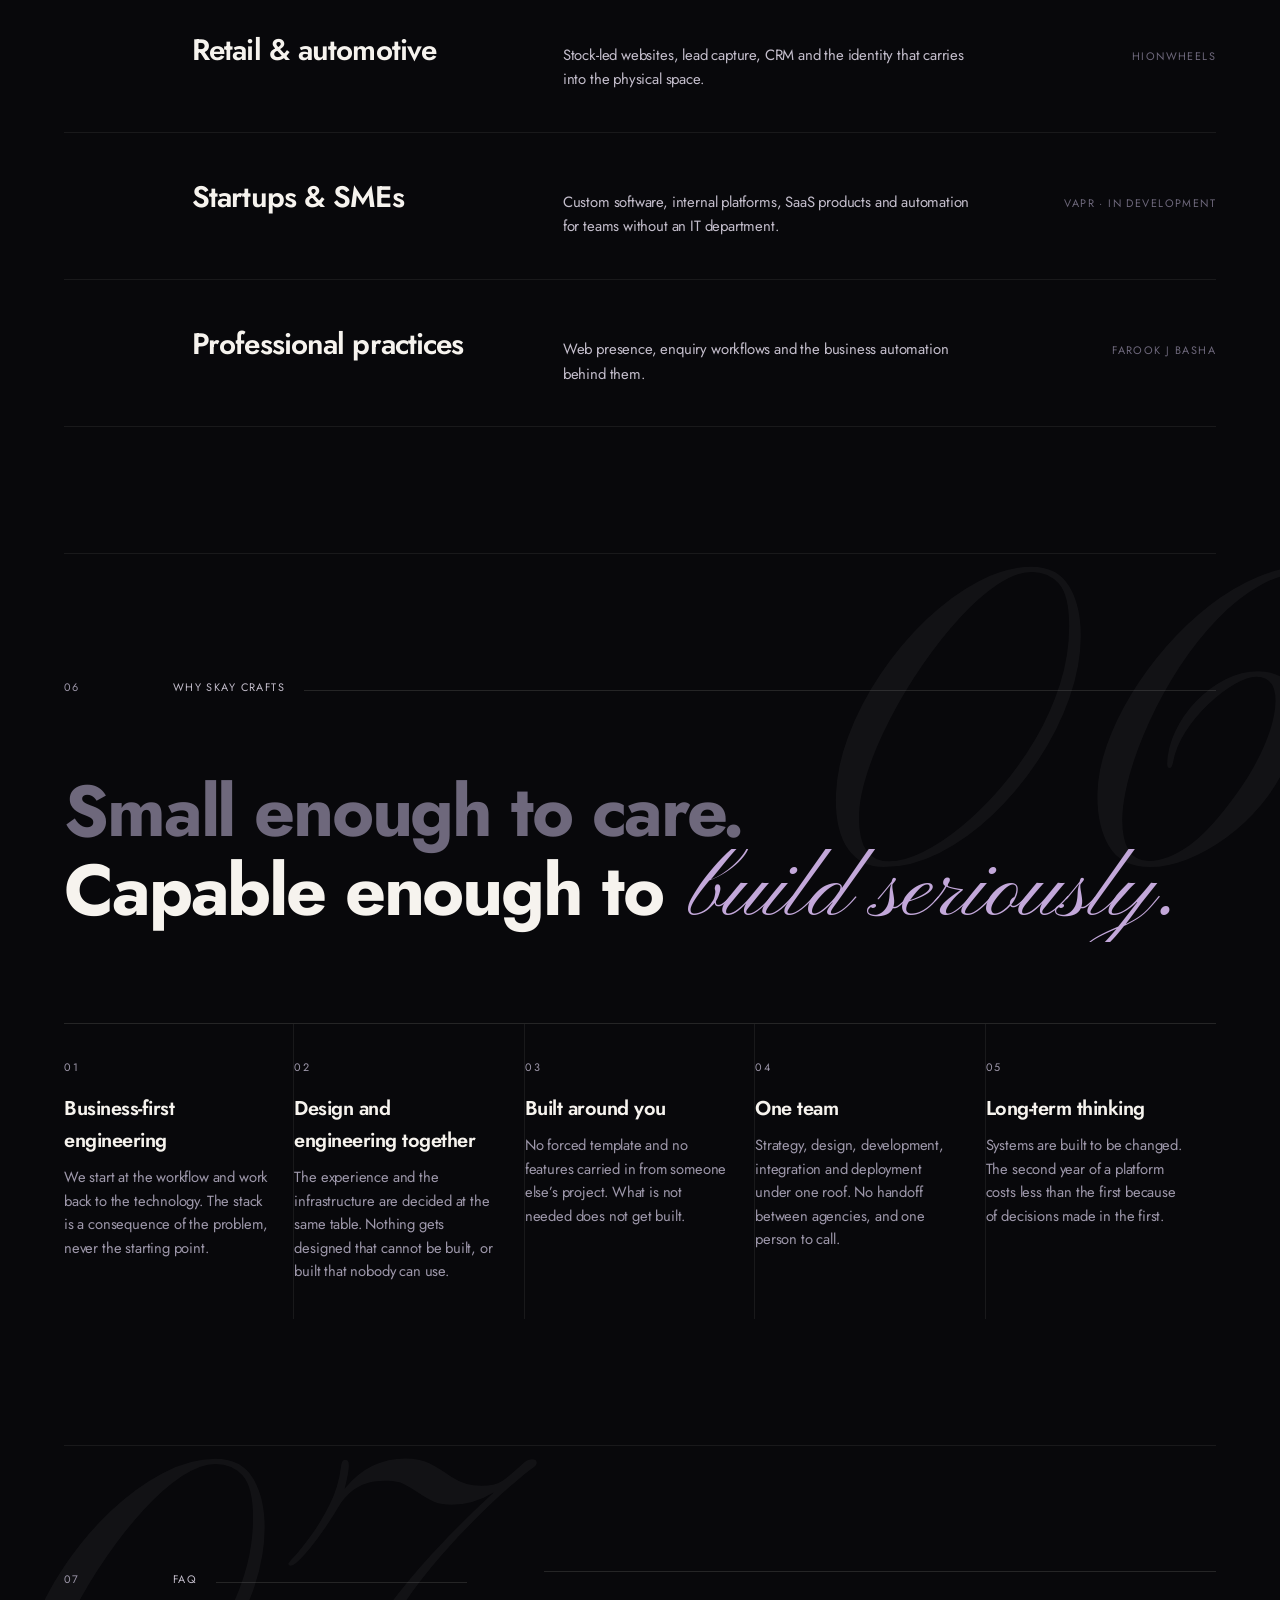
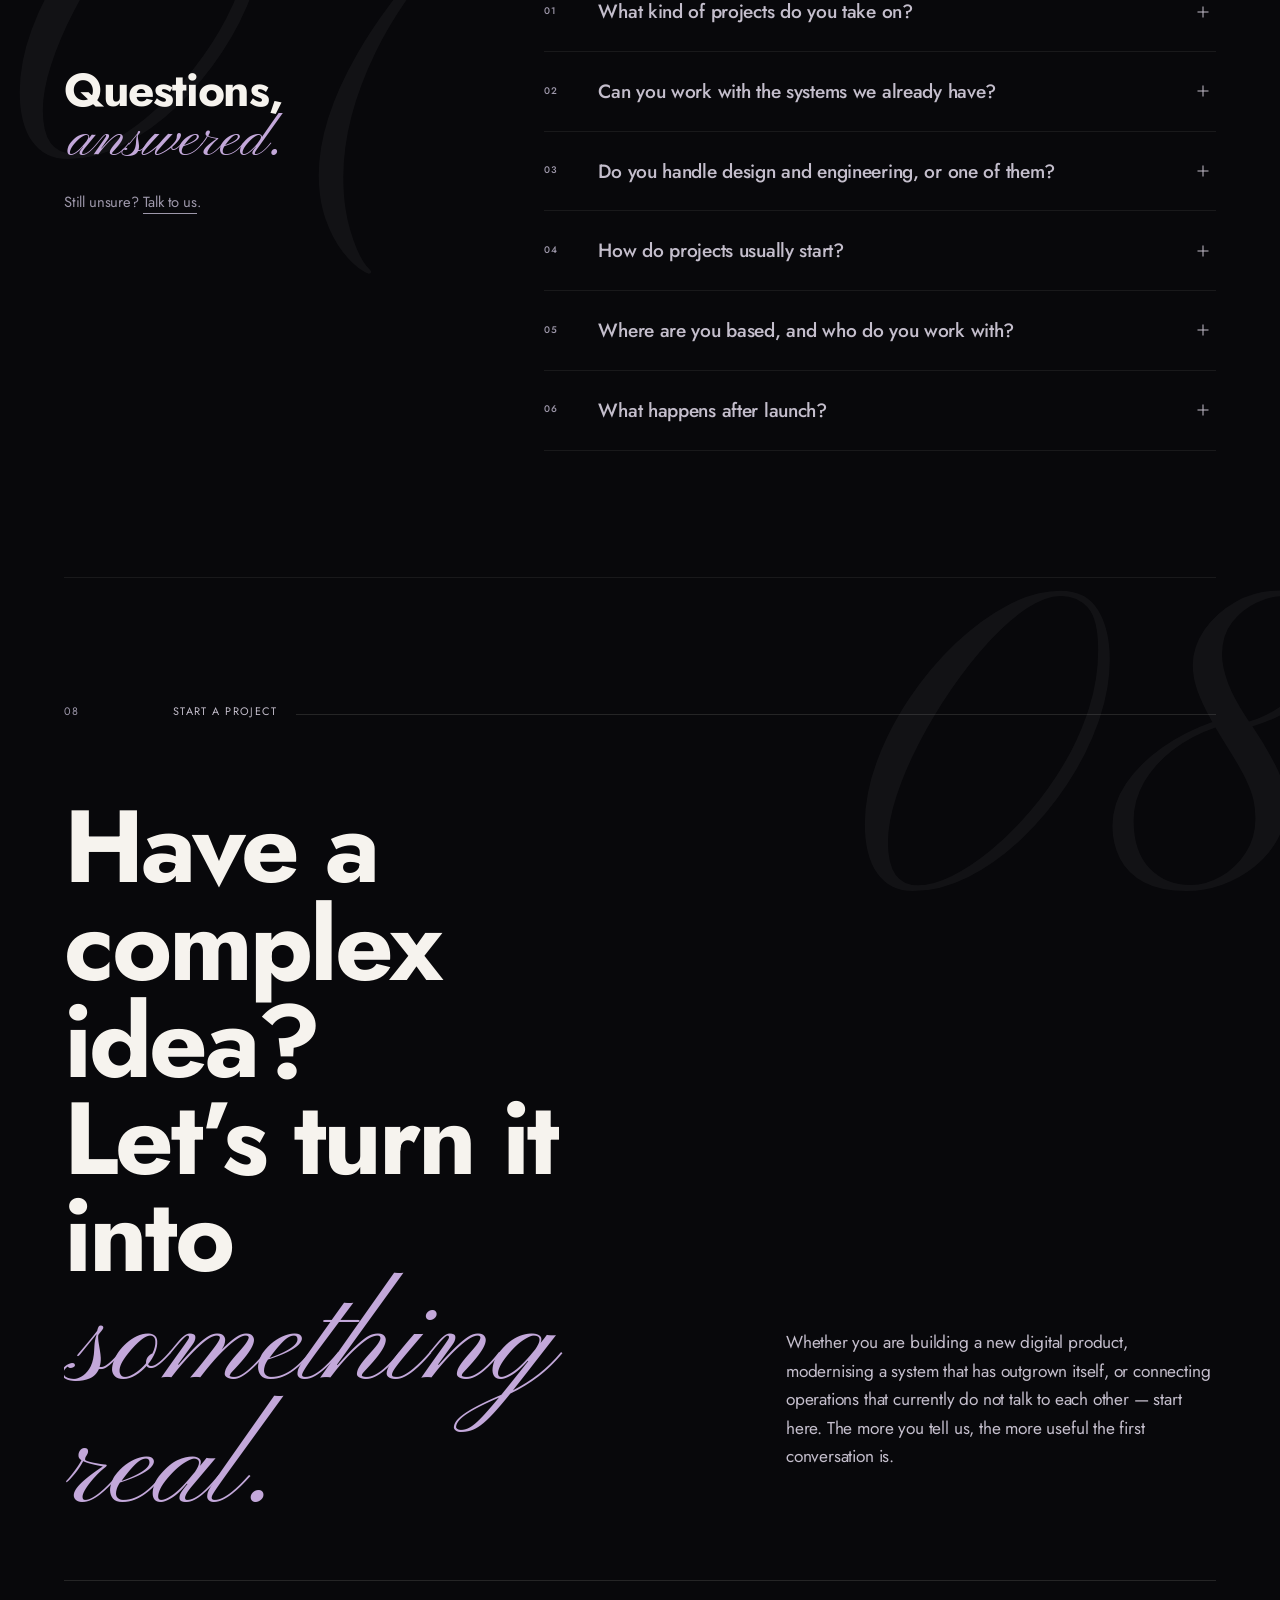
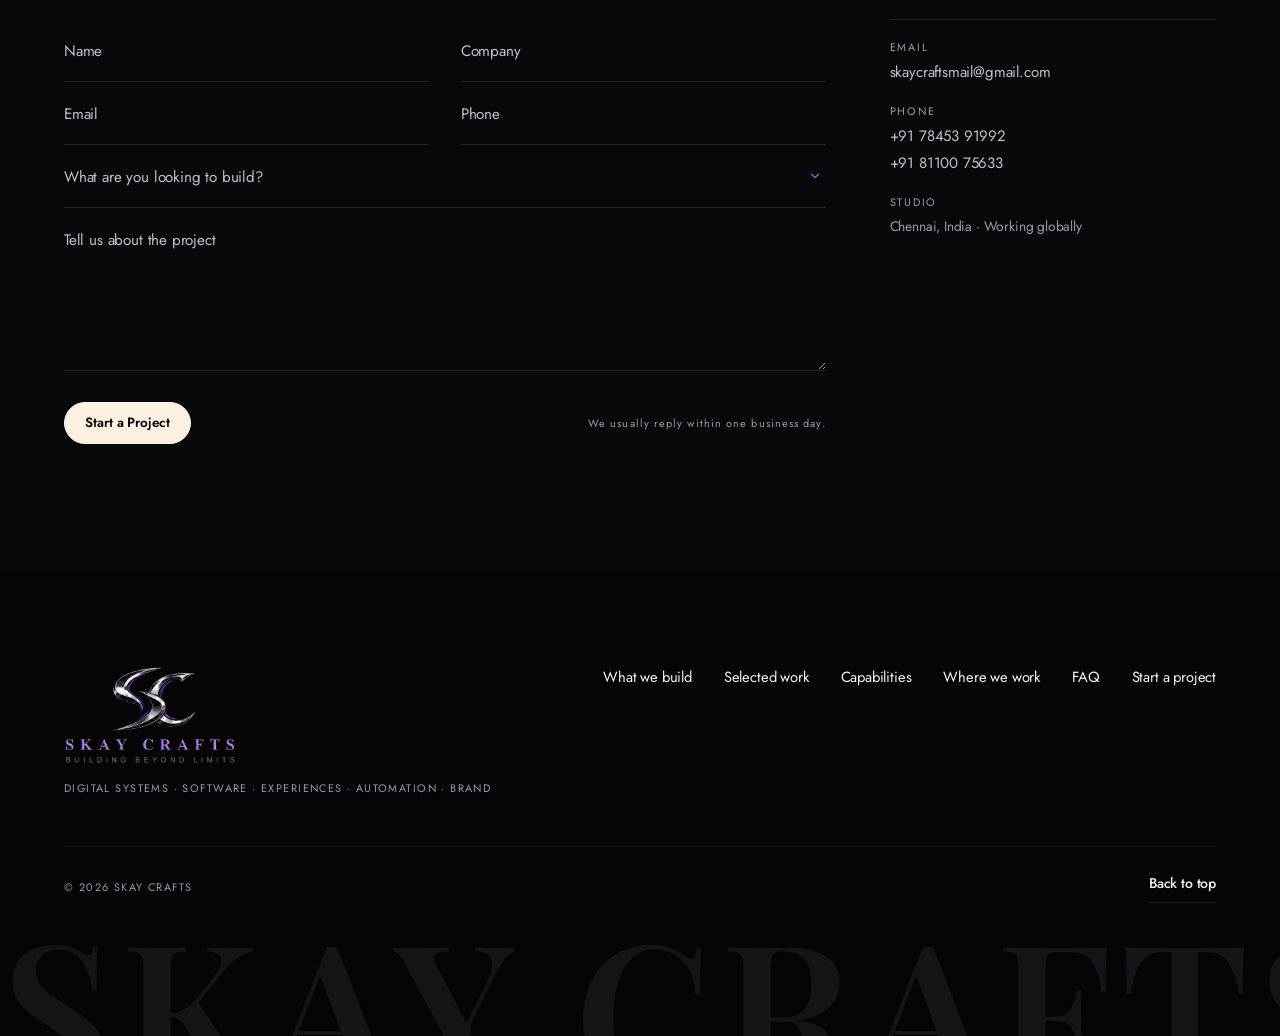
==== commit 536d8af0: "Add Dawood Decors, with a gallery for the poster series Dawood Decors was a logo in the marquee and " ====
--- a/index.html
+++ b/index.html
@@ -31,17 +31,17 @@
 <link rel="preload" href="assets/fonts/PlayfairDisplay-Variable-latin.woff2" as="font" type="font/woff2" crossorigin />
 
 <!-- Styles — load order matters: tokens > base > layout > components > sections > animations > responsive -->
-<link rel="stylesheet" href="css/fonts.css?v=20260919b" />
-<link rel="stylesheet" href="css/tokens.css?v=20260919b" />
-<link rel="stylesheet" href="css/base.css?v=20260919b" />
-<link rel="stylesheet" href="css/layout.css?v=20260919b" />
-<link rel="stylesheet" href="css/components.css?v=20260919b" />
-<link rel="stylesheet" href="css/portal.css?v=20260919b" />
-<link rel="stylesheet" href="css/sections.css?v=20260919b" />
-<link rel="stylesheet" href="css/systems.css?v=20260919b" />
-<link rel="stylesheet" href="css/logoloop.css?v=20260919b" />
-<link rel="stylesheet" href="css/animations.css?v=20260919b" />
-<link rel="stylesheet" href="css/responsive.css?v=20260919b" />
+<link rel="stylesheet" href="css/fonts.css?v=20260919c" />
+<link rel="stylesheet" href="css/tokens.css?v=20260919c" />
+<link rel="stylesheet" href="css/base.css?v=20260919c" />
+<link rel="stylesheet" href="css/layout.css?v=20260919c" />
+<link rel="stylesheet" href="css/components.css?v=20260919c" />
+<link rel="stylesheet" href="css/portal.css?v=20260919c" />
+<link rel="stylesheet" href="css/sections.css?v=20260919c" />
+<link rel="stylesheet" href="css/systems.css?v=20260919c" />
+<link rel="stylesheet" href="css/logoloop.css?v=20260919c" />
+<link rel="stylesheet" href="css/animations.css?v=20260919c" />
+<link rel="stylesheet" href="css/responsive.css?v=20260919c" />
 
 <script type="application/ld+json">
 {
@@ -495,8 +495,9 @@
         Built, shipped, <em class="ital">running.</em>
       </p>
       <p class="lead" data-reveal>
-        Seven projects across hospitality, automotive, gaming and film. Each one is a
-        working system with a business depending on it, not a portfolio piece.
+        Eight projects across hospitality, automotive, interiors, gaming and film.
+        Each one is a working system with a business depending on it, not a
+        portfolio piece.
       </p>
     </div>
 
@@ -704,8 +705,8 @@
 
     <div class="work__more" data-reveal>
       <p class="work__moreText">
-        VAPR is in development, and further identity and marketing work for HiOnWheels
-        and Dawood Decors is not shown here.
+        VAPR is in development. The identity and campaign work for HiOnWheels and
+        Dawood Decors sits alongside these, on the full project list.
       </p>
       <a href="projects/" class="linkrule">
         <span>See all projects</span>
@@ -1113,16 +1114,16 @@
 
 
 <!-- Scripts — classic, ordered, deferred (works over file:// and http) -->
-<script src="js/utils.js?v=20260919b" defer></script>
-<script src="js/nav.js?v=20260919b" defer></script>
-<script src="js/cursor.js?v=20260919b" defer></script>
-<script src="js/reveal.js?v=20260919b" defer></script>
-<script src="js/portal.js?v=20260919b" defer></script>
-<script src="js/cards.js?v=20260919b" defer></script>
-<script src="js/logoloop.js?v=20260919b" defer></script>
-<script src="js/process.js?v=20260919b" defer></script>
-<script src="js/accordion.js?v=20260919b" defer></script>
-<script src="js/form.js?v=20260919b" defer></script>
-<script src="js/main.js?v=20260919b" defer></script>
+<script src="js/utils.js?v=20260919c" defer></script>
+<script src="js/nav.js?v=20260919c" defer></script>
+<script src="js/cursor.js?v=20260919c" defer></script>
+<script src="js/reveal.js?v=20260919c" defer></script>
+<script src="js/portal.js?v=20260919c" defer></script>
+<script src="js/cards.js?v=20260919c" defer></script>
+<script src="js/logoloop.js?v=20260919c" defer></script>
+<script src="js/process.js?v=20260919c" defer></script>
+<script src="js/accordion.js?v=20260919c" defer></script>
+<script src="js/form.js?v=20260919c" defer></script>
+<script src="js/main.js?v=20260919c" defer></script>
 </body>
 </html>
--- a/css/components.css
+++ b/css/components.css
@@ -190,6 +190,7 @@
   background: #000;
 }
 .screen--vapr       { --brand: var(--accent-deep); background: linear-gradient(165deg, #1e1236, #0a0a0d 70%); }
+.screen--dawood     { --brand: #C8B283;                background: linear-gradient(160deg, #10251C, #0a0a0c 70%); }   /* dawooddecors.com green */
 .screen--hionwheels-web {
   --brand: #D9A441;                                   /* hionwheels.com gold */
   background: #1b1a17;
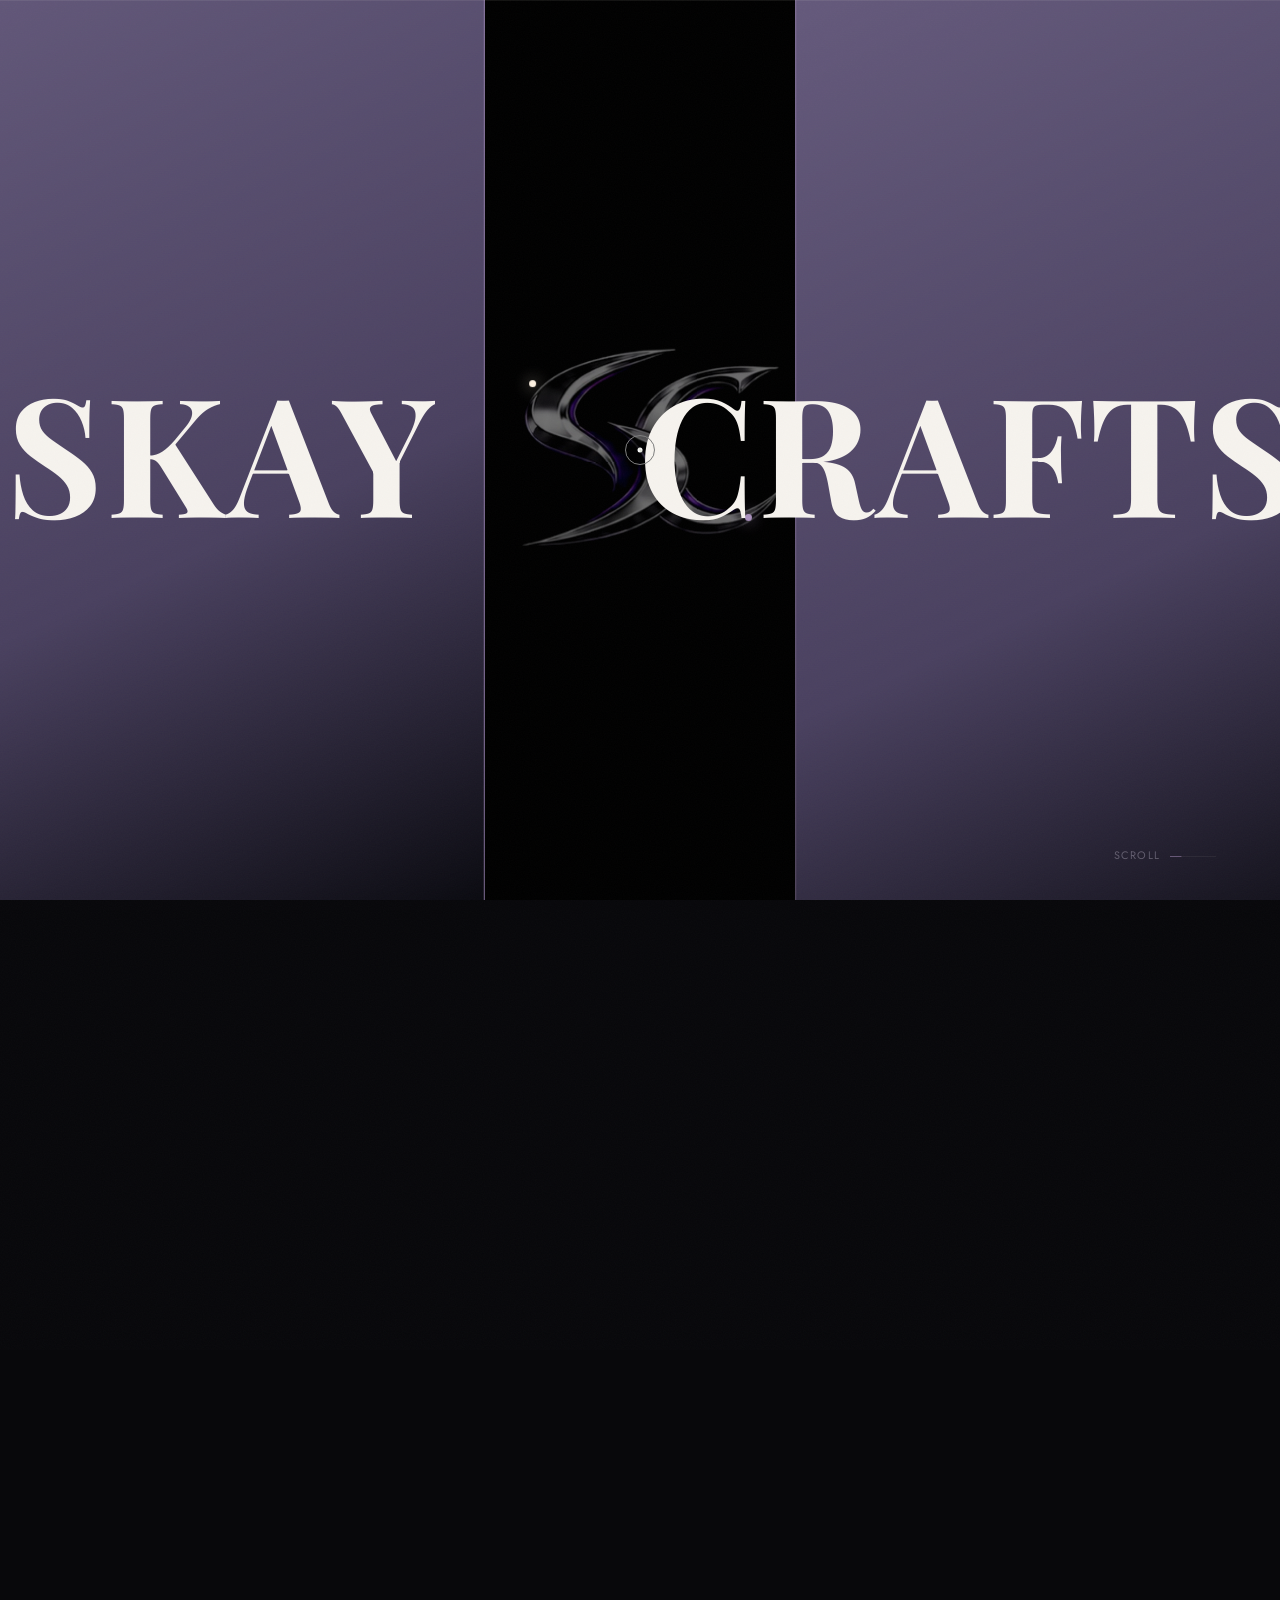
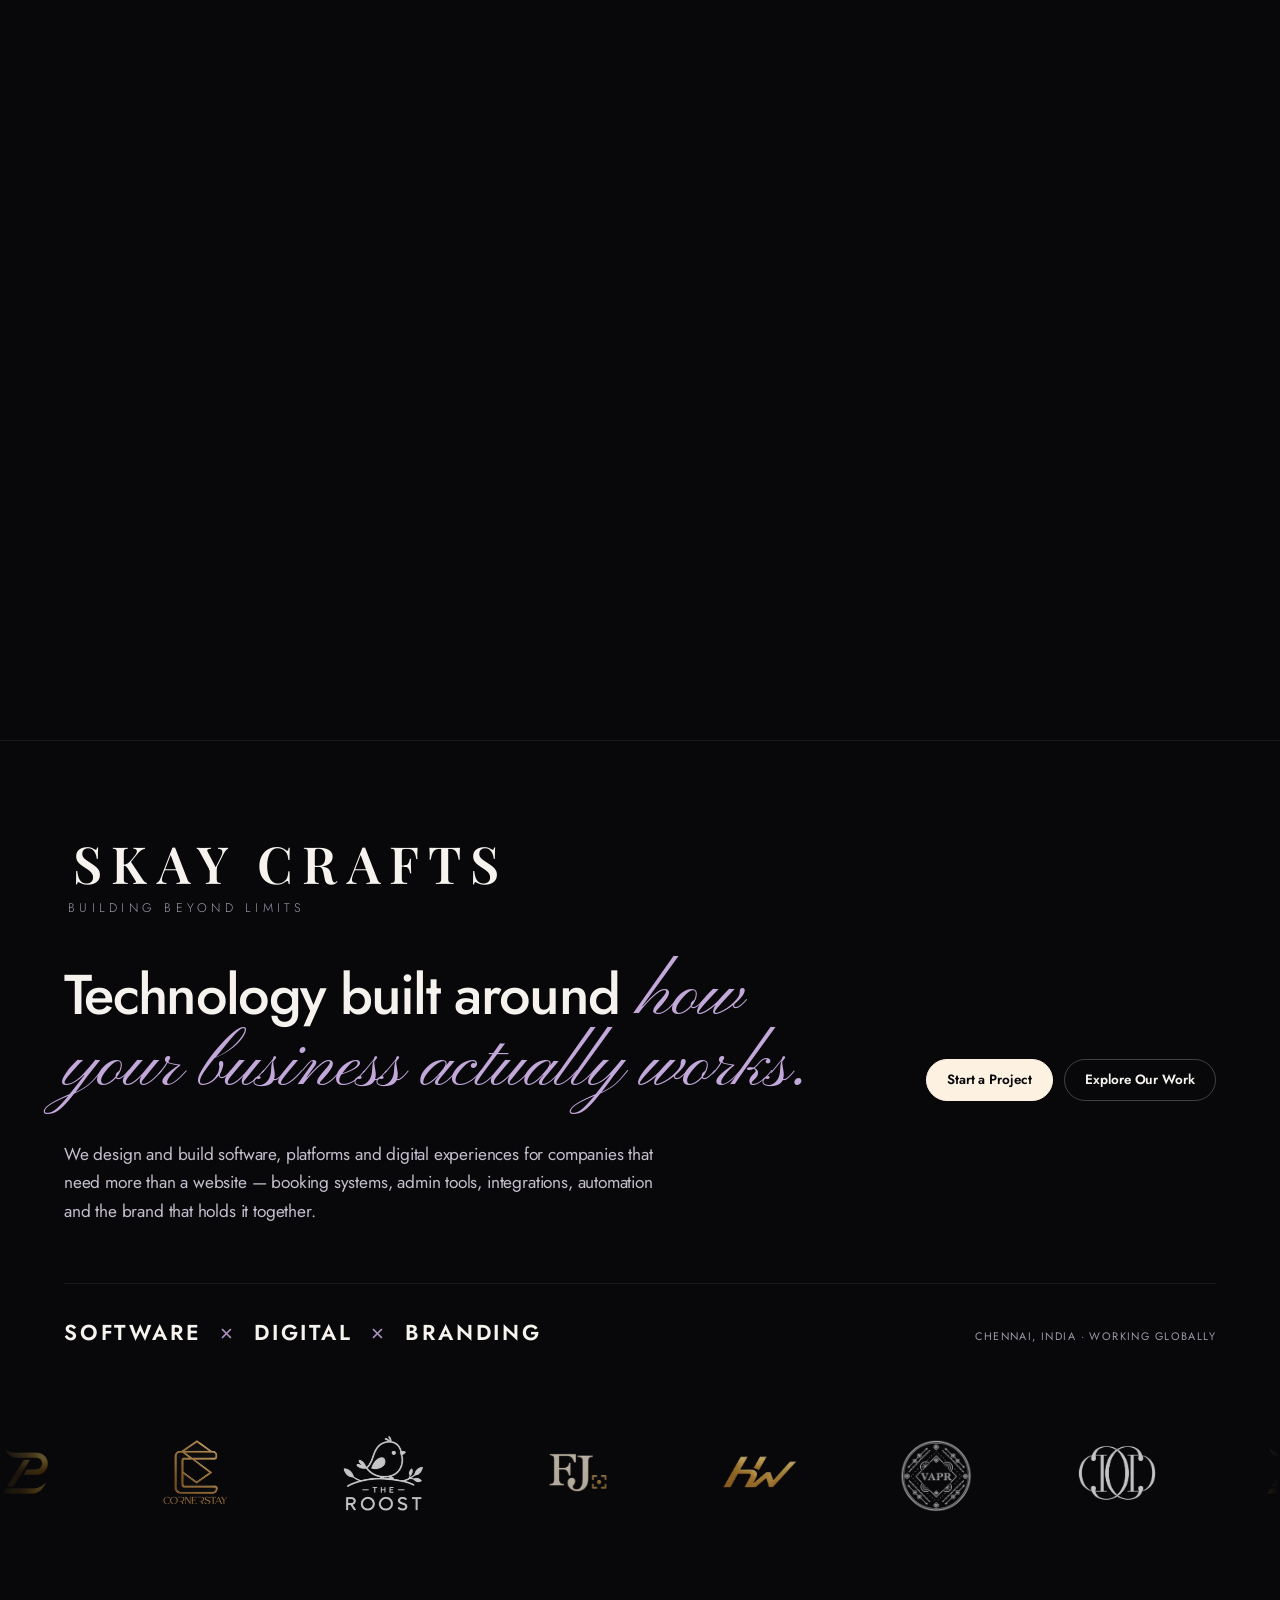
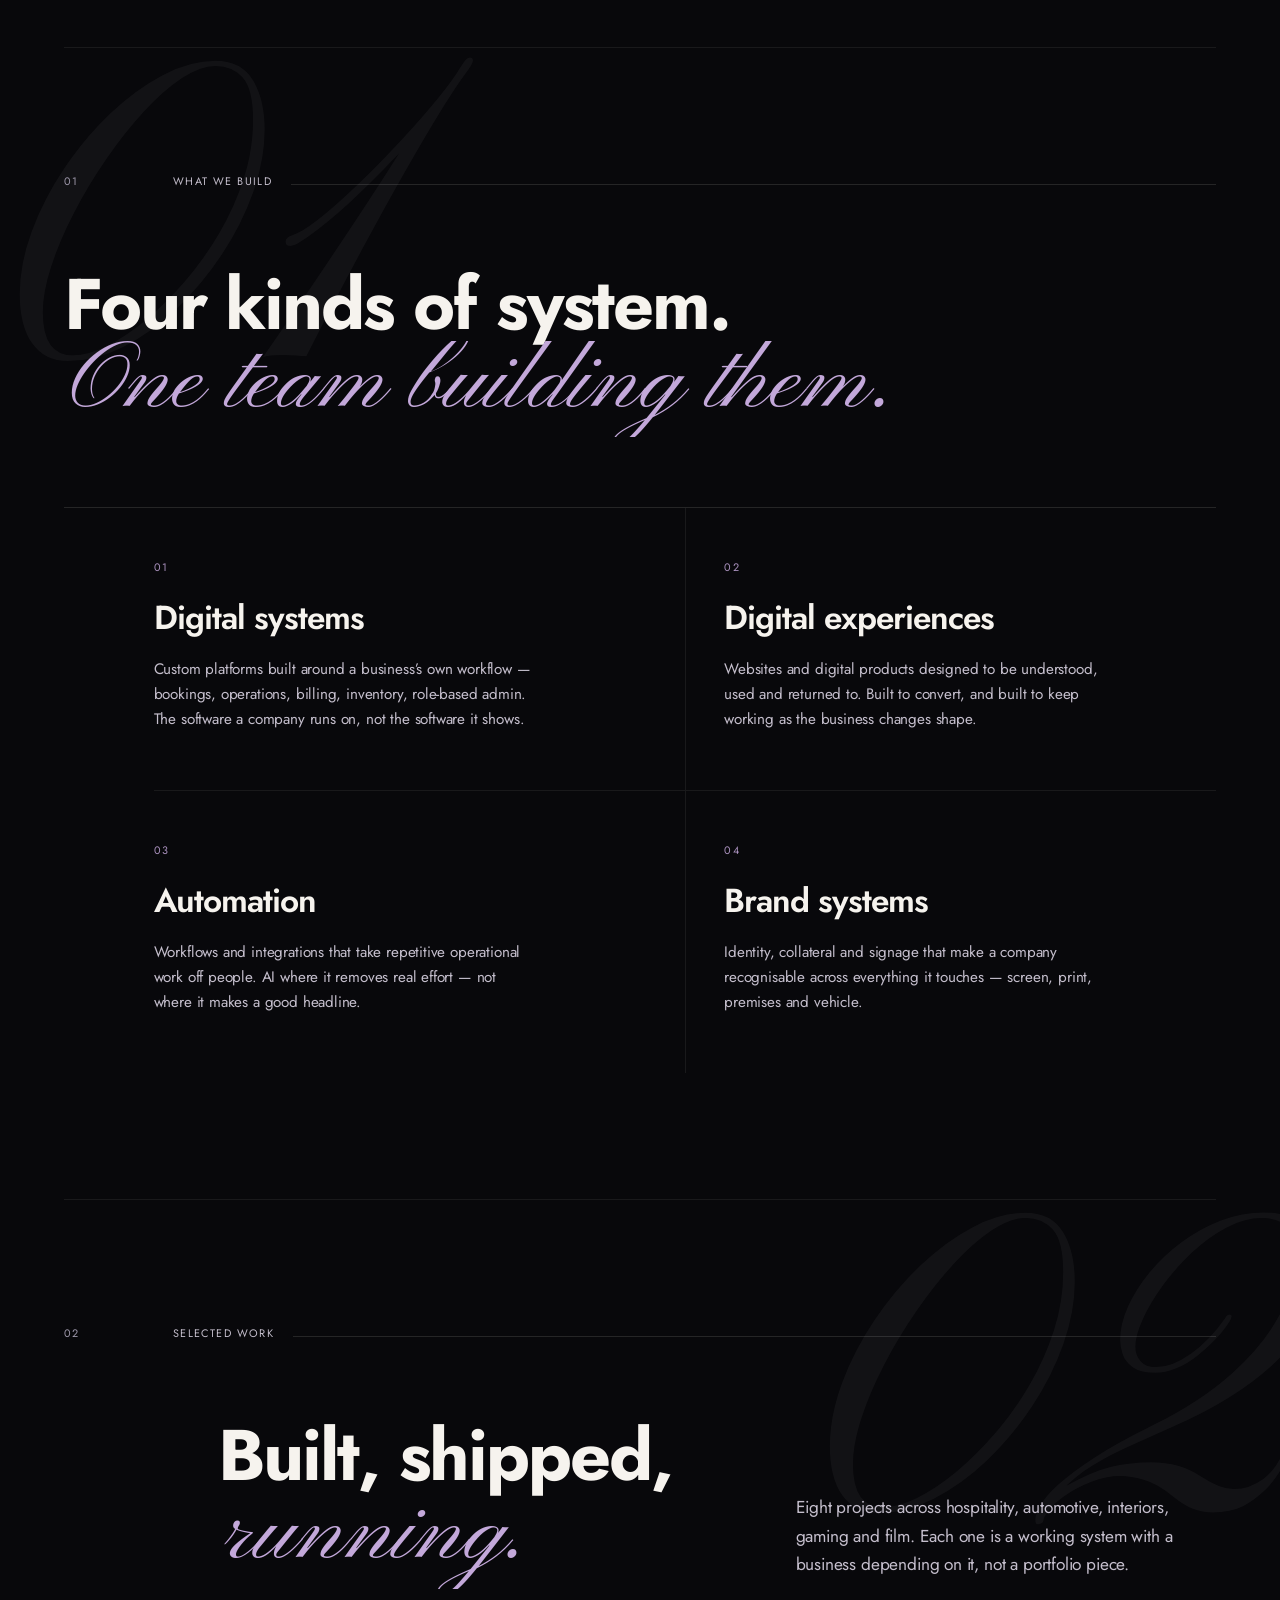
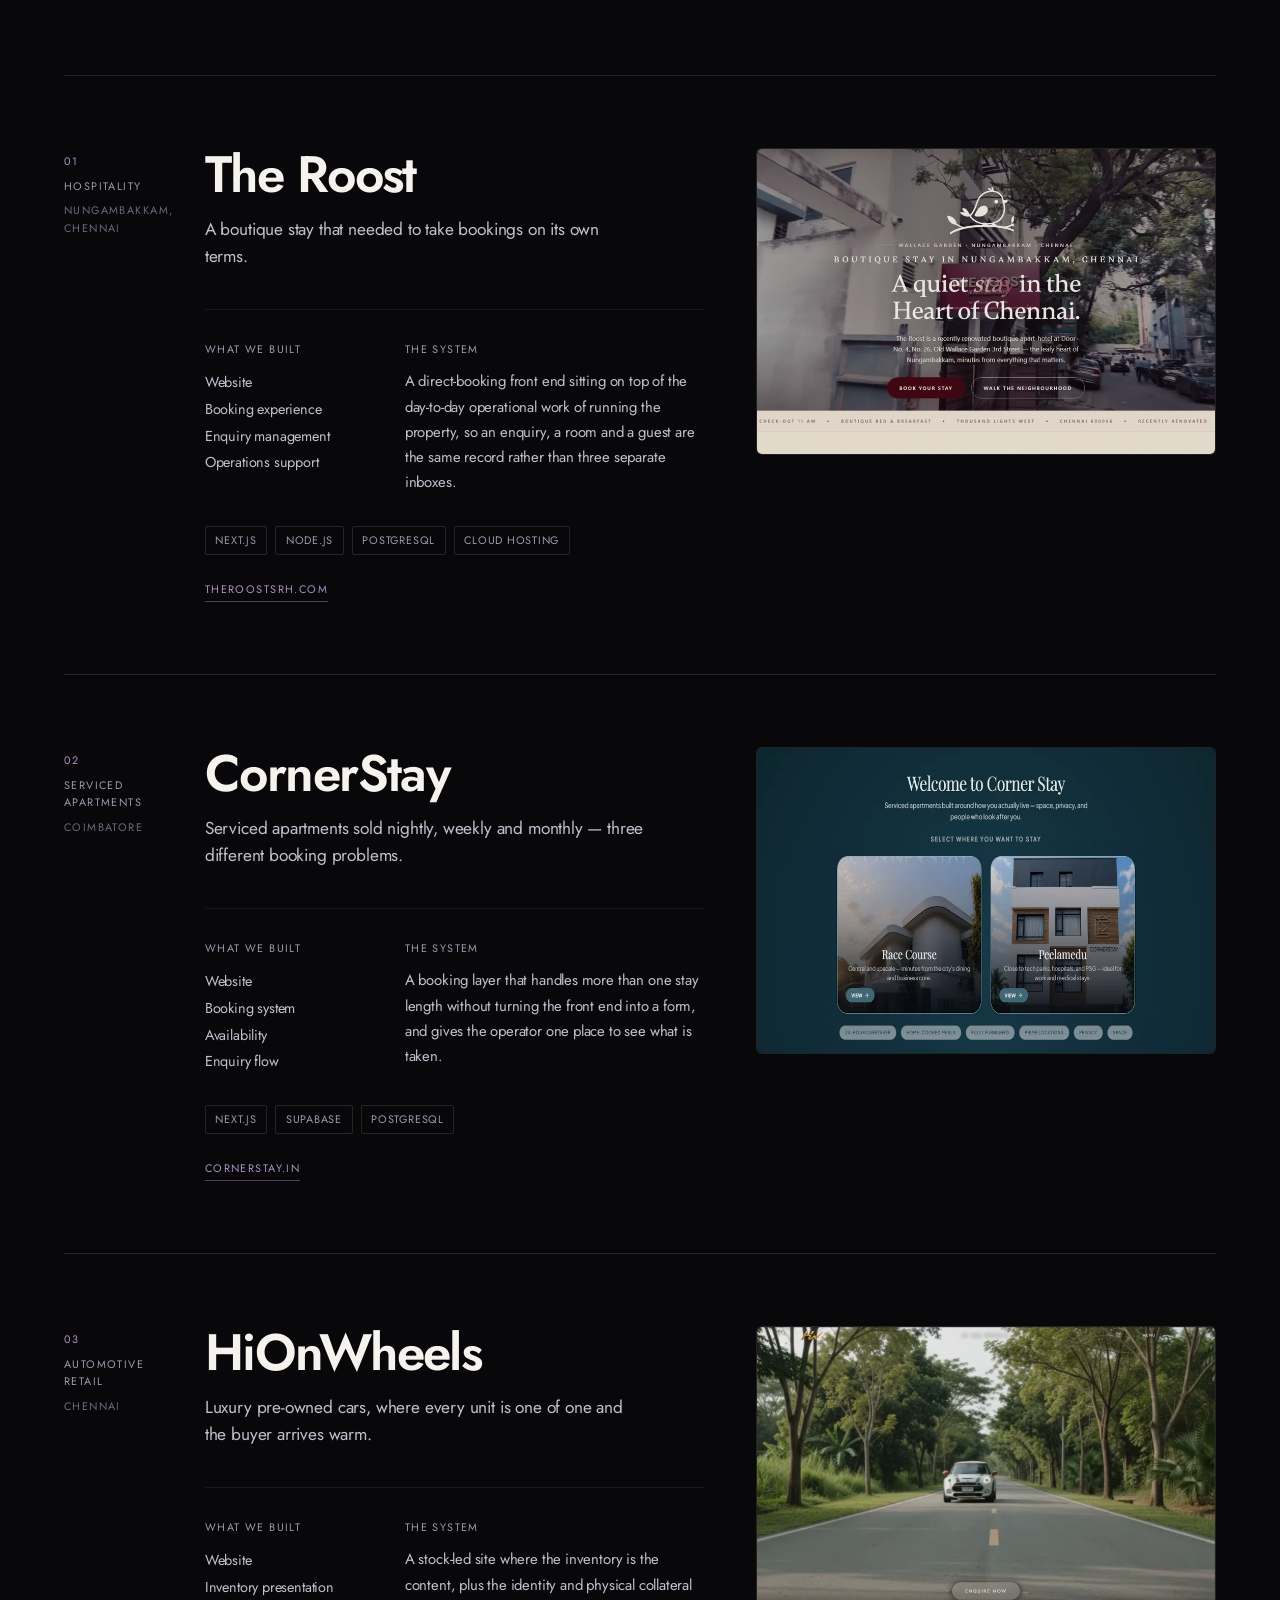
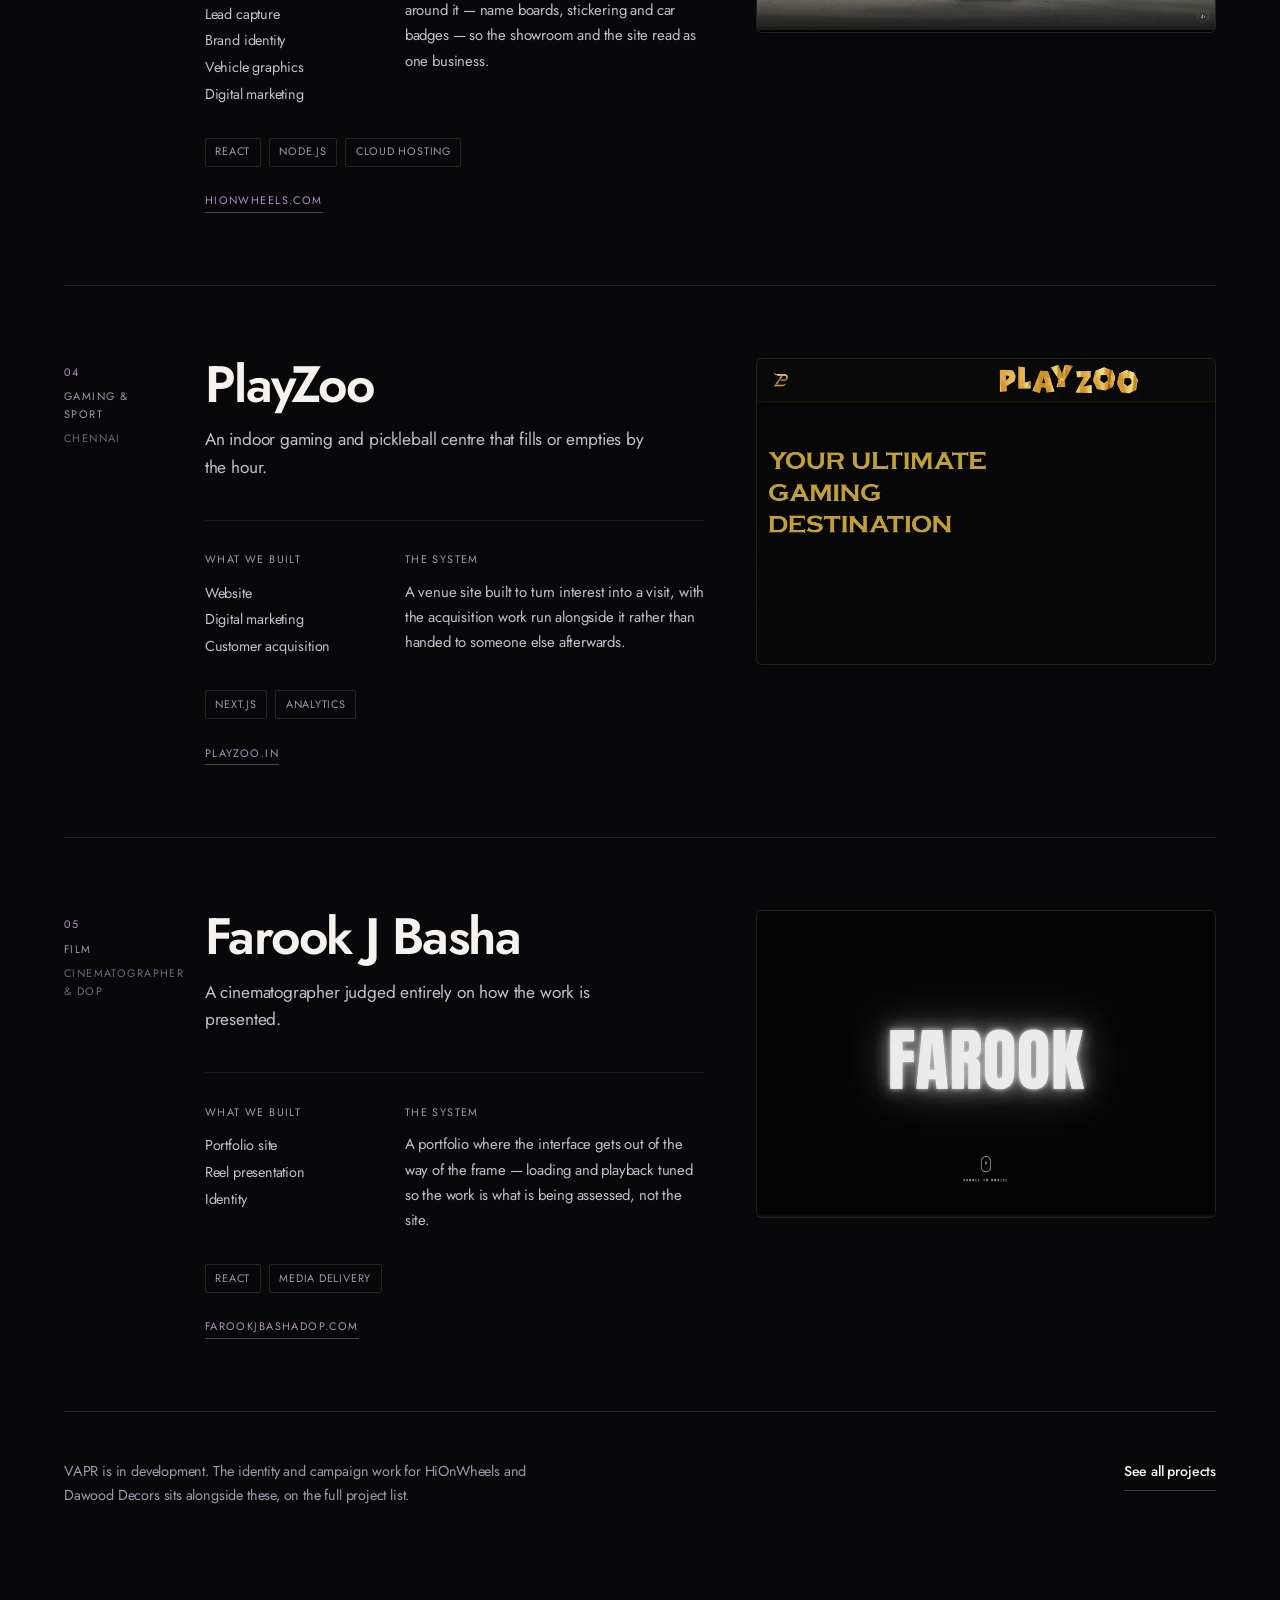
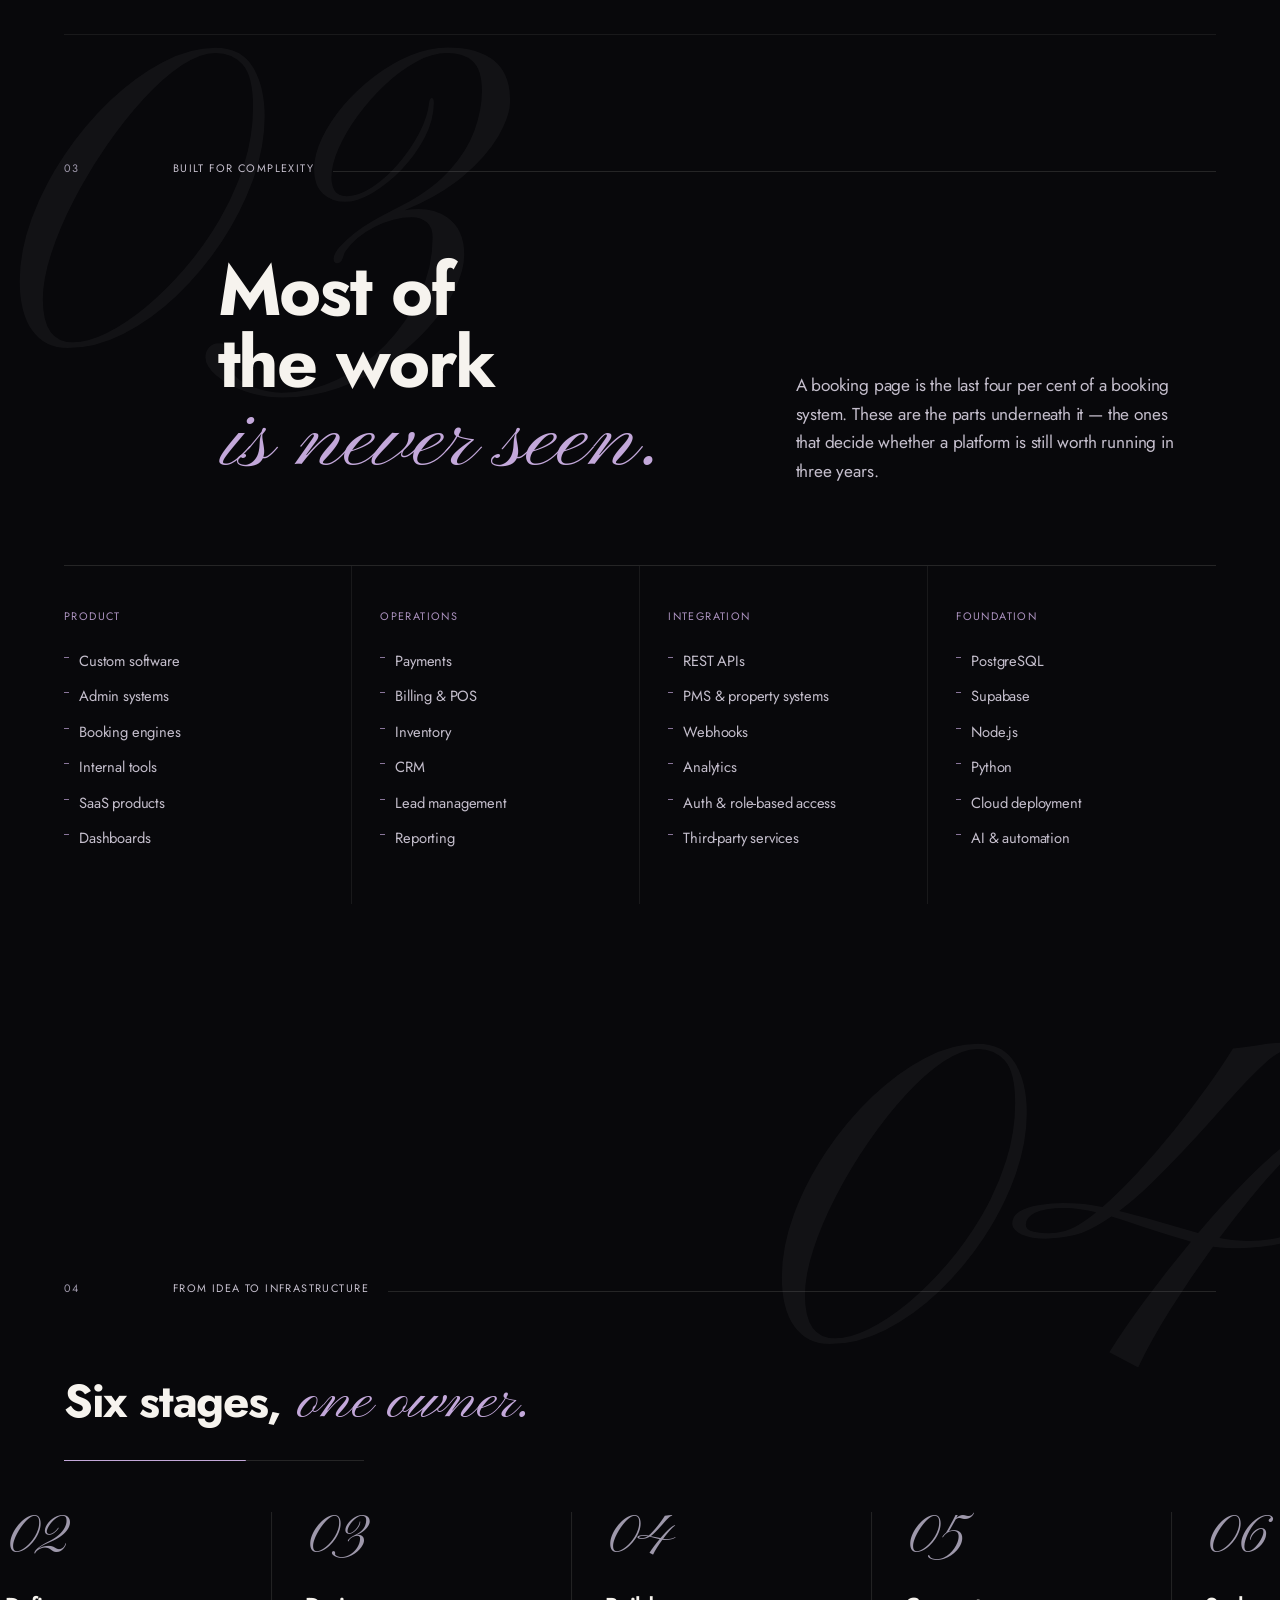
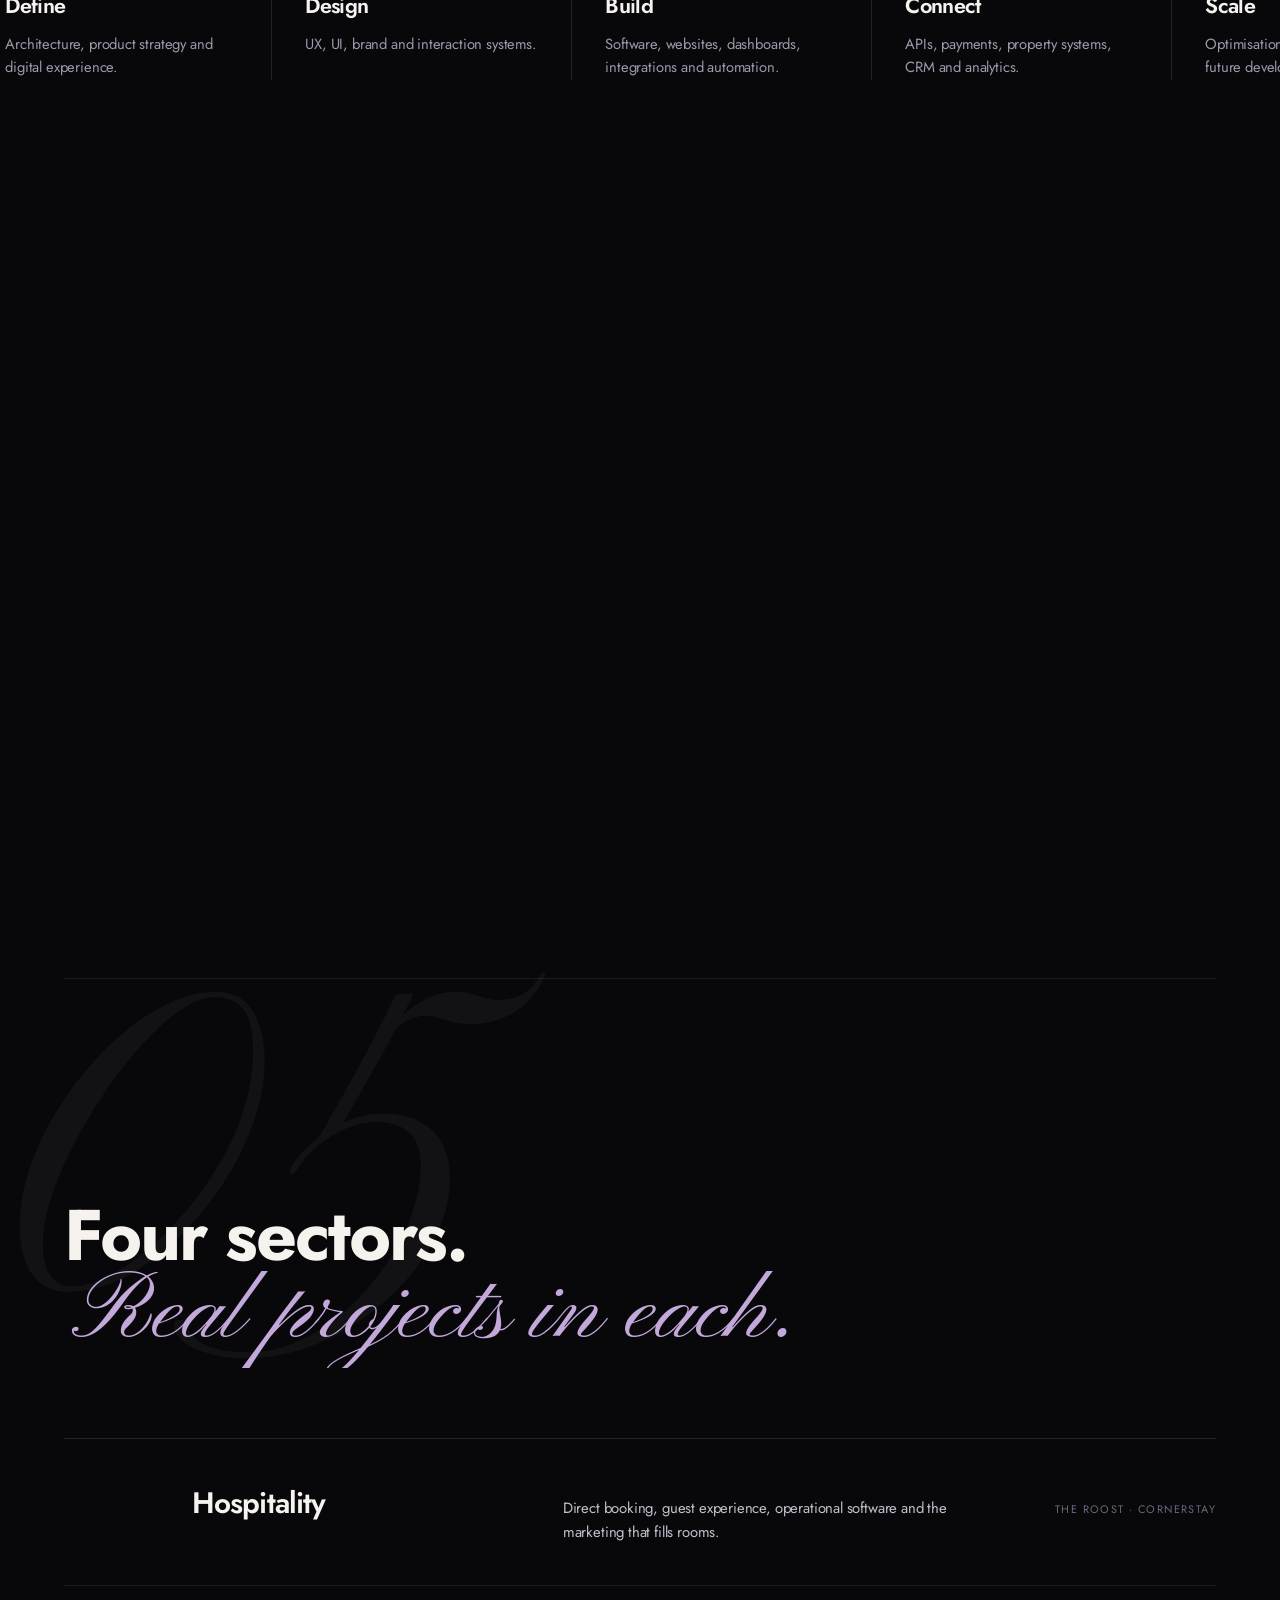
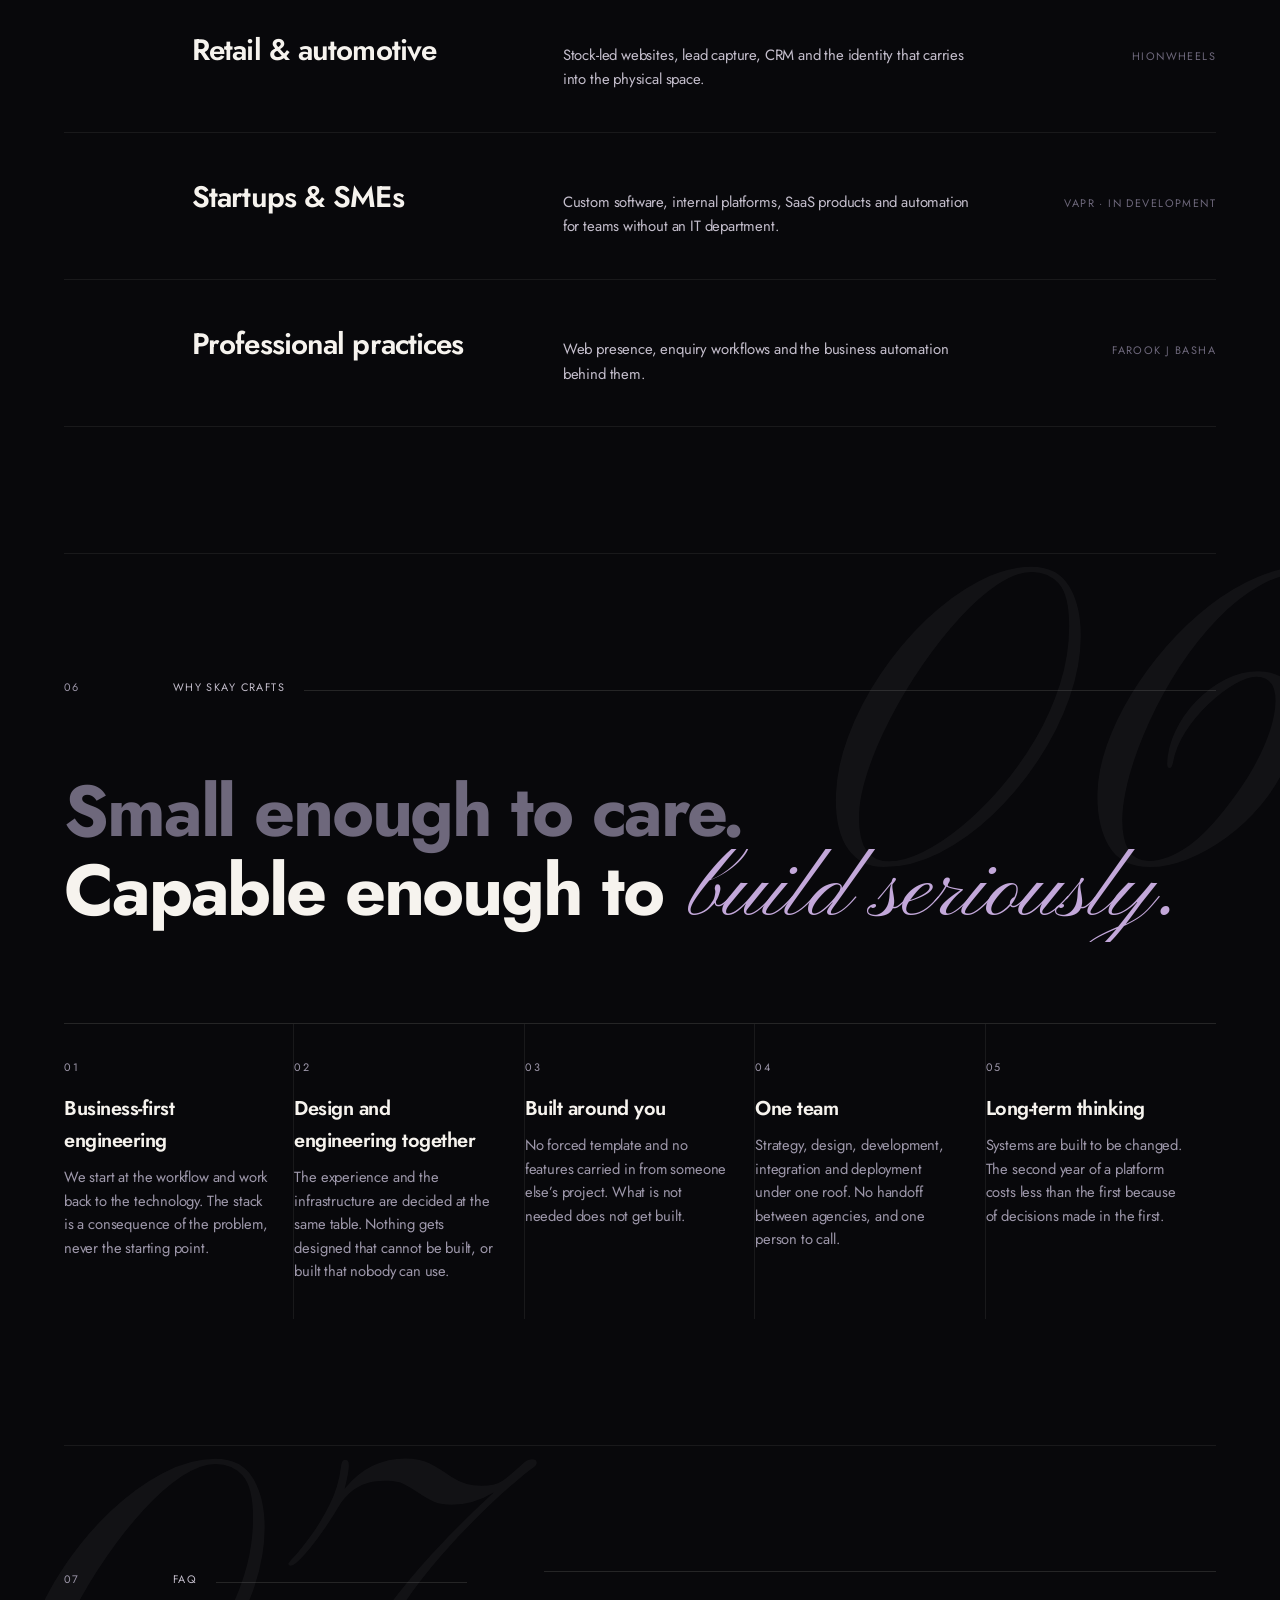
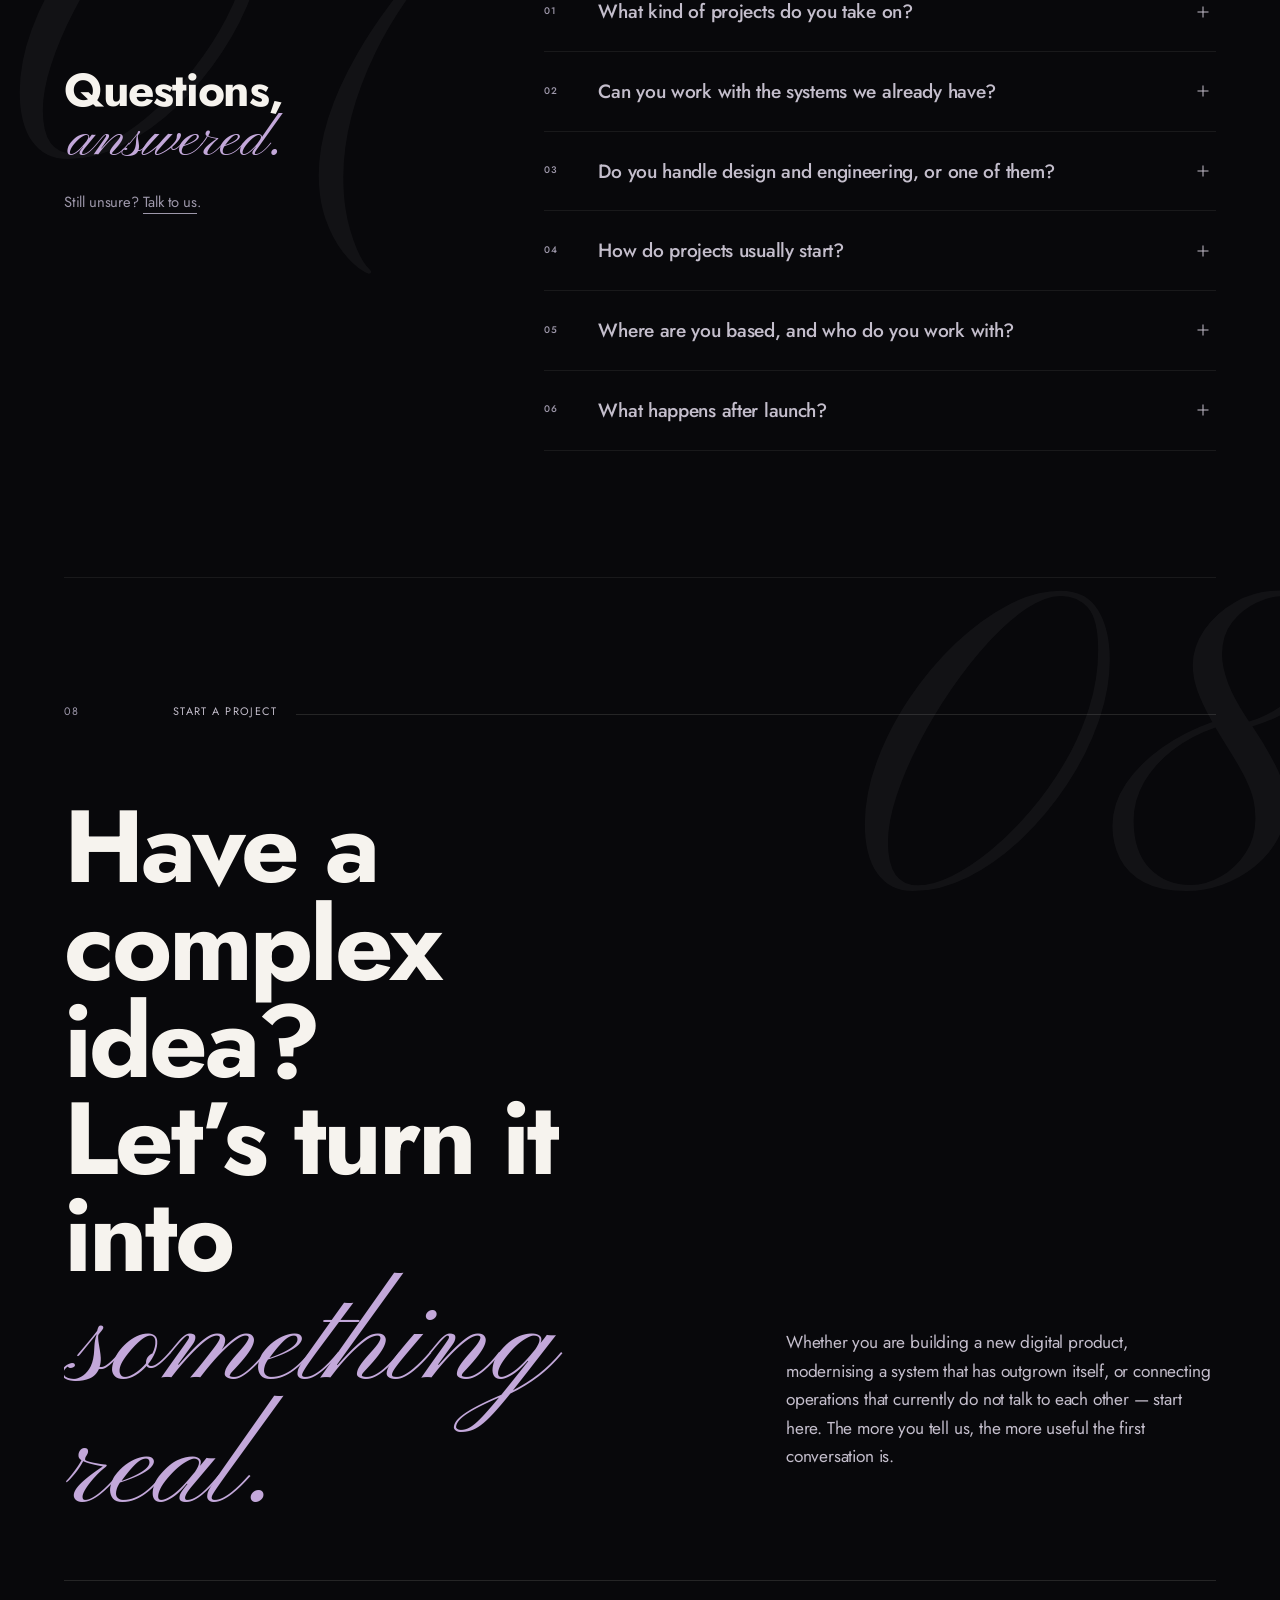
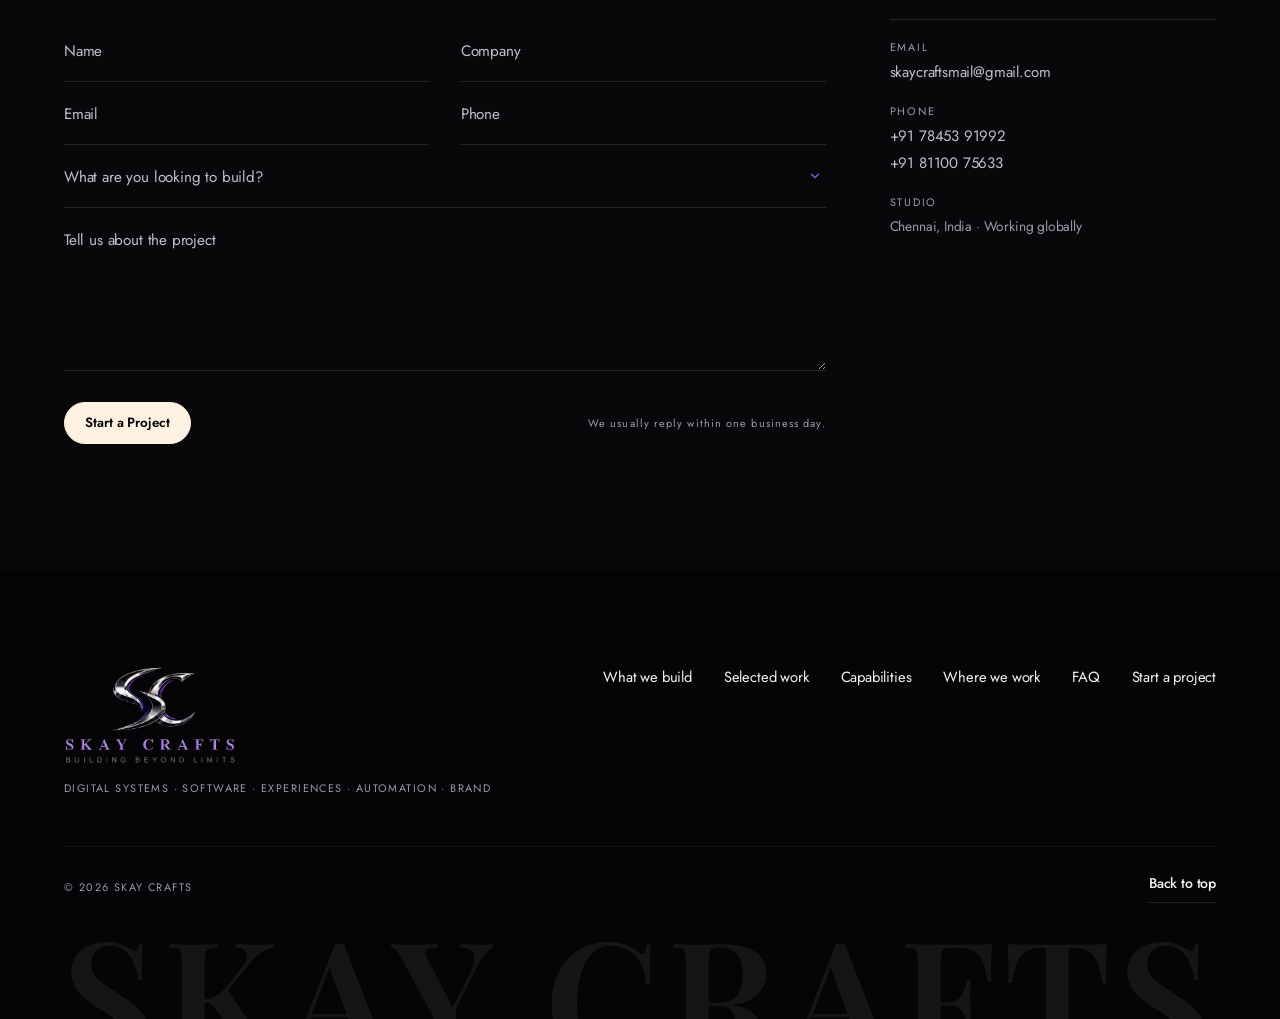
==== commit 169b7ef2: "Fit the footer wordmark so the final S is not cut off The ghost wordmark is meant to bleed off the b" ====
--- a/index.html
+++ b/index.html
@@ -31,17 +31,17 @@
 <link rel="preload" href="assets/fonts/PlayfairDisplay-Variable-latin.woff2" as="font" type="font/woff2" crossorigin />
 
 <!-- Styles — load order matters: tokens > base > layout > components > sections > animations > responsive -->
-<link rel="stylesheet" href="css/fonts.css?v=20260919c" />
-<link rel="stylesheet" href="css/tokens.css?v=20260919c" />
-<link rel="stylesheet" href="css/base.css?v=20260919c" />
-<link rel="stylesheet" href="css/layout.css?v=20260919c" />
-<link rel="stylesheet" href="css/components.css?v=20260919c" />
-<link rel="stylesheet" href="css/portal.css?v=20260919c" />
-<link rel="stylesheet" href="css/sections.css?v=20260919c" />
-<link rel="stylesheet" href="css/systems.css?v=20260919c" />
-<link rel="stylesheet" href="css/logoloop.css?v=20260919c" />
-<link rel="stylesheet" href="css/animations.css?v=20260919c" />
-<link rel="stylesheet" href="css/responsive.css?v=20260919c" />
+<link rel="stylesheet" href="css/fonts.css?v=20260919d" />
+<link rel="stylesheet" href="css/tokens.css?v=20260919d" />
+<link rel="stylesheet" href="css/base.css?v=20260919d" />
+<link rel="stylesheet" href="css/layout.css?v=20260919d" />
+<link rel="stylesheet" href="css/components.css?v=20260919d" />
+<link rel="stylesheet" href="css/portal.css?v=20260919d" />
+<link rel="stylesheet" href="css/sections.css?v=20260919d" />
+<link rel="stylesheet" href="css/systems.css?v=20260919d" />
+<link rel="stylesheet" href="css/logoloop.css?v=20260919d" />
+<link rel="stylesheet" href="css/animations.css?v=20260919d" />
+<link rel="stylesheet" href="css/responsive.css?v=20260919d" />
 
 <script type="application/ld+json">
 {
@@ -1114,16 +1114,16 @@
 
 
 <!-- Scripts — classic, ordered, deferred (works over file:// and http) -->
-<script src="js/utils.js?v=20260919c" defer></script>
-<script src="js/nav.js?v=20260919c" defer></script>
-<script src="js/cursor.js?v=20260919c" defer></script>
-<script src="js/reveal.js?v=20260919c" defer></script>
-<script src="js/portal.js?v=20260919c" defer></script>
-<script src="js/cards.js?v=20260919c" defer></script>
-<script src="js/logoloop.js?v=20260919c" defer></script>
-<script src="js/process.js?v=20260919c" defer></script>
-<script src="js/accordion.js?v=20260919c" defer></script>
-<script src="js/form.js?v=20260919c" defer></script>
-<script src="js/main.js?v=20260919c" defer></script>
+<script src="js/utils.js?v=20260919d" defer></script>
+<script src="js/nav.js?v=20260919d" defer></script>
+<script src="js/cursor.js?v=20260919d" defer></script>
+<script src="js/reveal.js?v=20260919d" defer></script>
+<script src="js/portal.js?v=20260919d" defer></script>
+<script src="js/cards.js?v=20260919d" defer></script>
+<script src="js/logoloop.js?v=20260919d" defer></script>
+<script src="js/process.js?v=20260919d" defer></script>
+<script src="js/accordion.js?v=20260919d" defer></script>
+<script src="js/form.js?v=20260919d" defer></script>
+<script src="js/main.js?v=20260919d" defer></script>
 </body>
 </html>
--- a/css/layout.css
+++ b/css/layout.css
@@ -446,10 +446,22 @@
   border-top: 1px solid var(--rule-dark-soft);
 }
 
-/* Oversized ghost wordmark bleeding off the bottom edge */
+/* Oversized ghost wordmark bleeding off the BOTTOM edge — the sides
+   are meant to land flush, not to clip.
+
+   13vw is measured, not chosen: "SKAY CRAFTS" in --font-brand at this
+   weight and tracking renders 7.55x its own font-size wide, so 100/7.55
+   = 13.24vw is the largest size that still fits the viewport. 13vw
+   leaves a hair of tolerance for a different fallback face. The old
+   15.5vw with a 15rem cap overflowed by 8% on a desktop and cut the
+   final S off.
+
+   No clamp: a floor in rem would overflow a narrow phone and a ceiling
+   in rem would stop it reaching the edges on a wide monitor. One
+   viewport unit fits at every width by construction. */
 .footer__wordmark {
   font-family: var(--font-brand);
-  font-size: clamp(3.5rem, 15.5vw, 15rem);
+  font-size: 13vw;
   font-weight: 600;
   letter-spacing: .04em;
   line-height: .78;
--- a/css/responsive.css
+++ b/css/responsive.css
@@ -412,7 +412,6 @@
   .contact__big    { font-size: clamp(1.9rem, 8vw, 2.6rem); }     /* 41.6 -> ~30 */
   .menu__nav a     { font-size: clamp(1.4rem, 6.4vw, 1.75rem); }  /* 28   -> ~24 */
   .founder__name   { font-size: clamp(1.05rem, 4.6vw, 1.3rem); }  /* 20.8 -> ~17 */
-  .footer__wordmark{ font-size: clamp(2.6rem, 13vw, 3.5rem); }    /* 56   -> ~49 */
 }
 
 @media (max-width: 380px) {
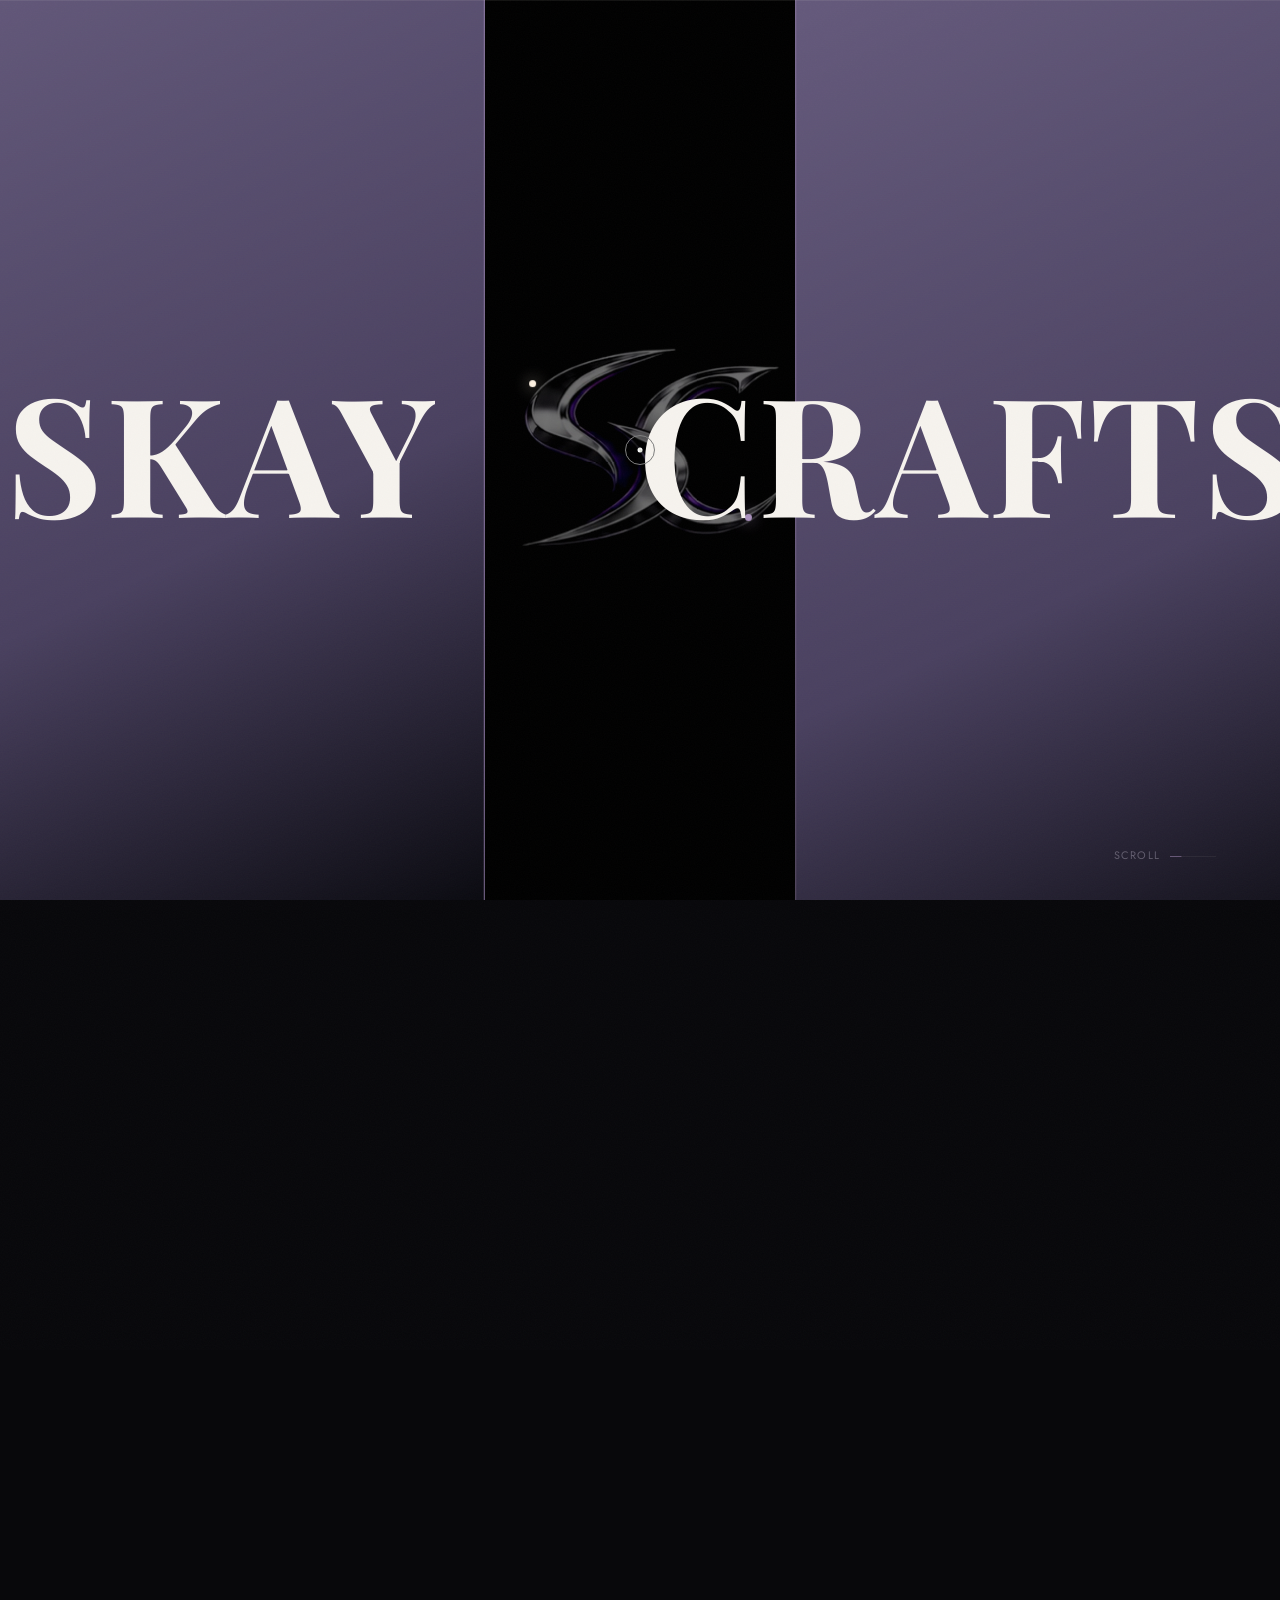
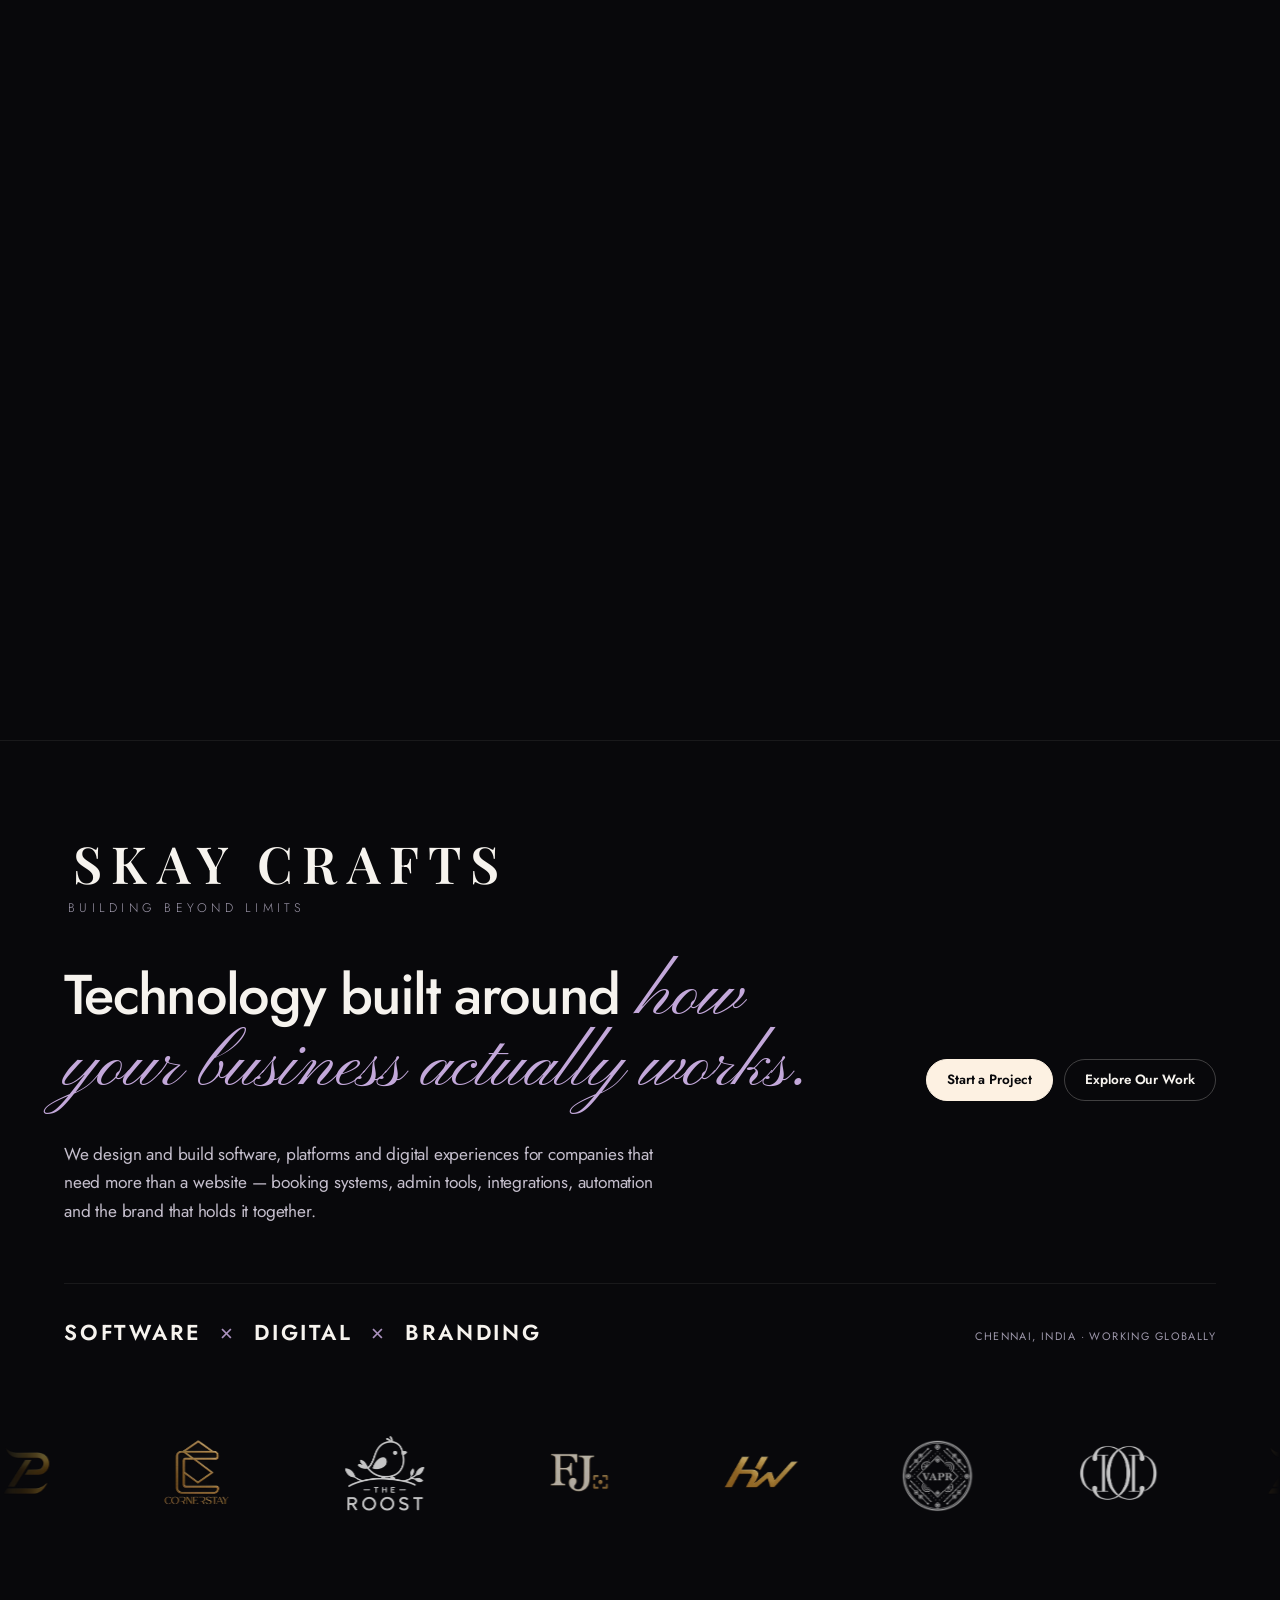
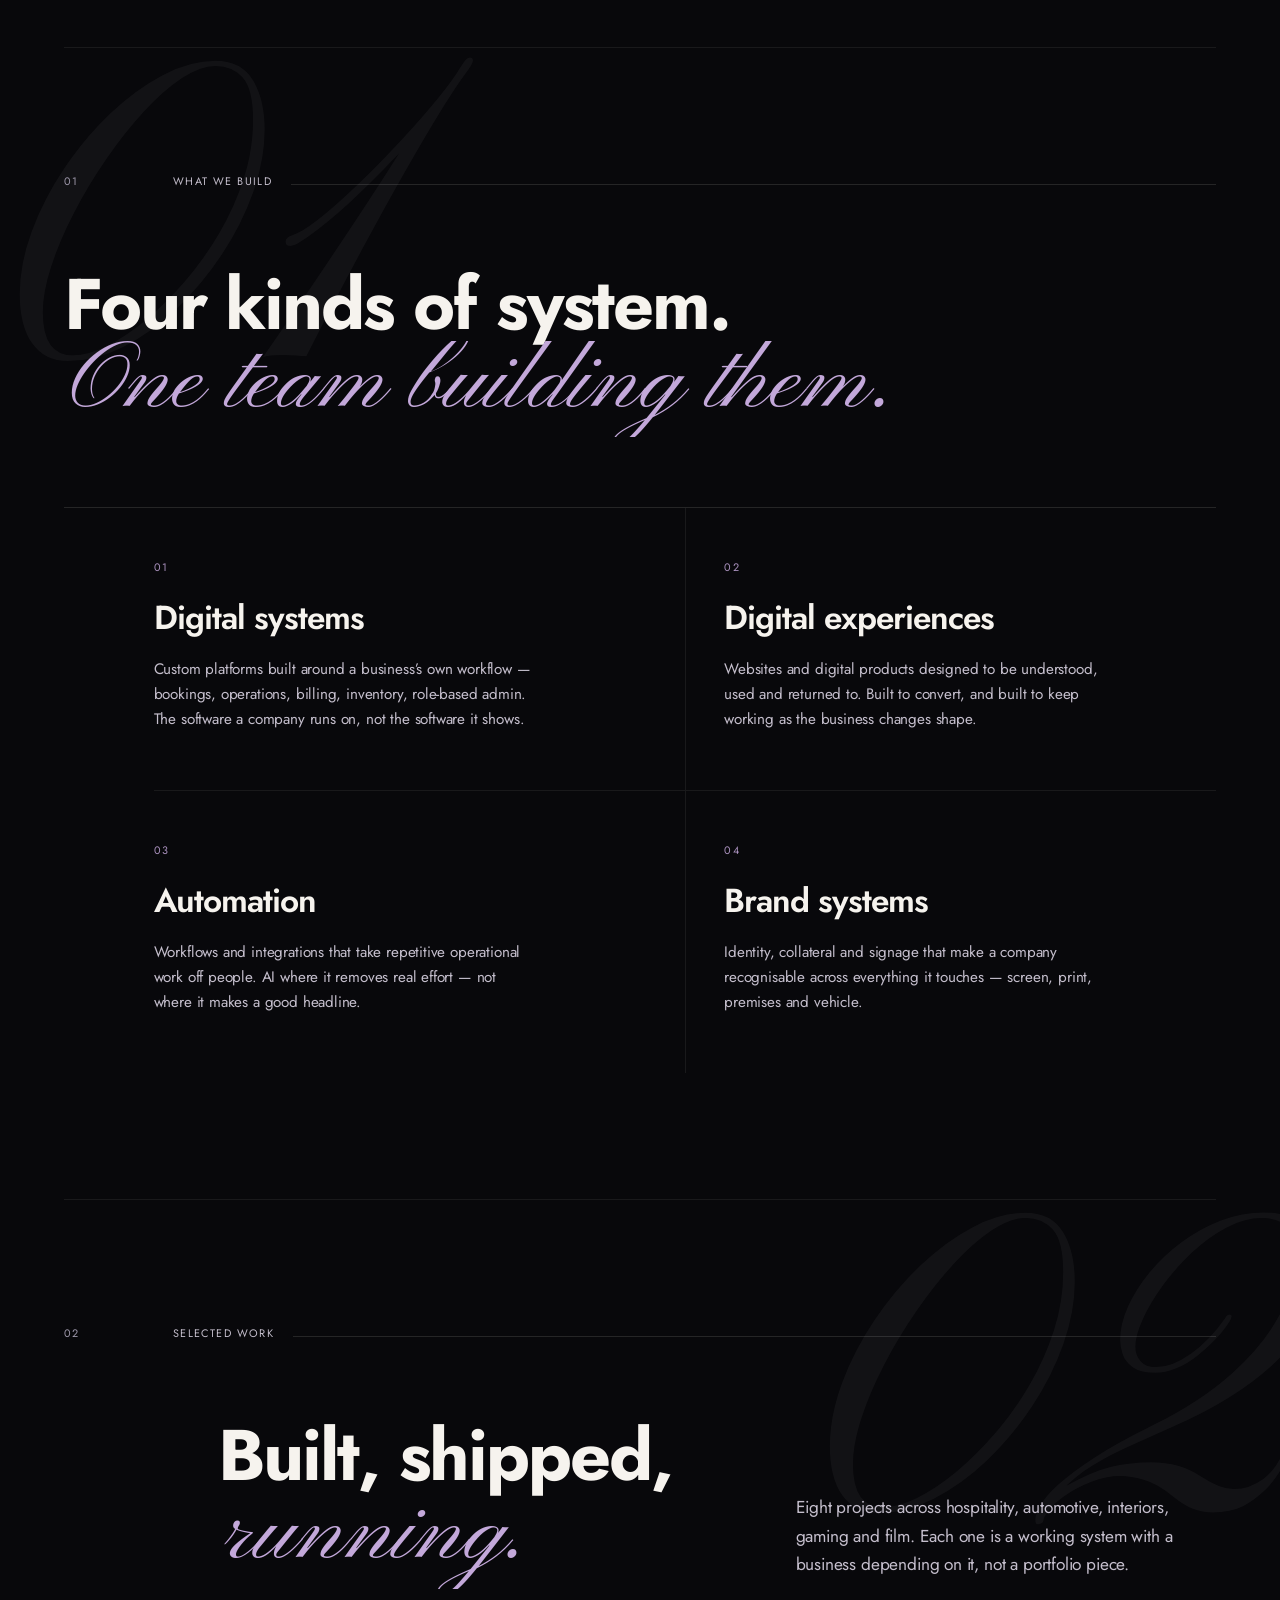
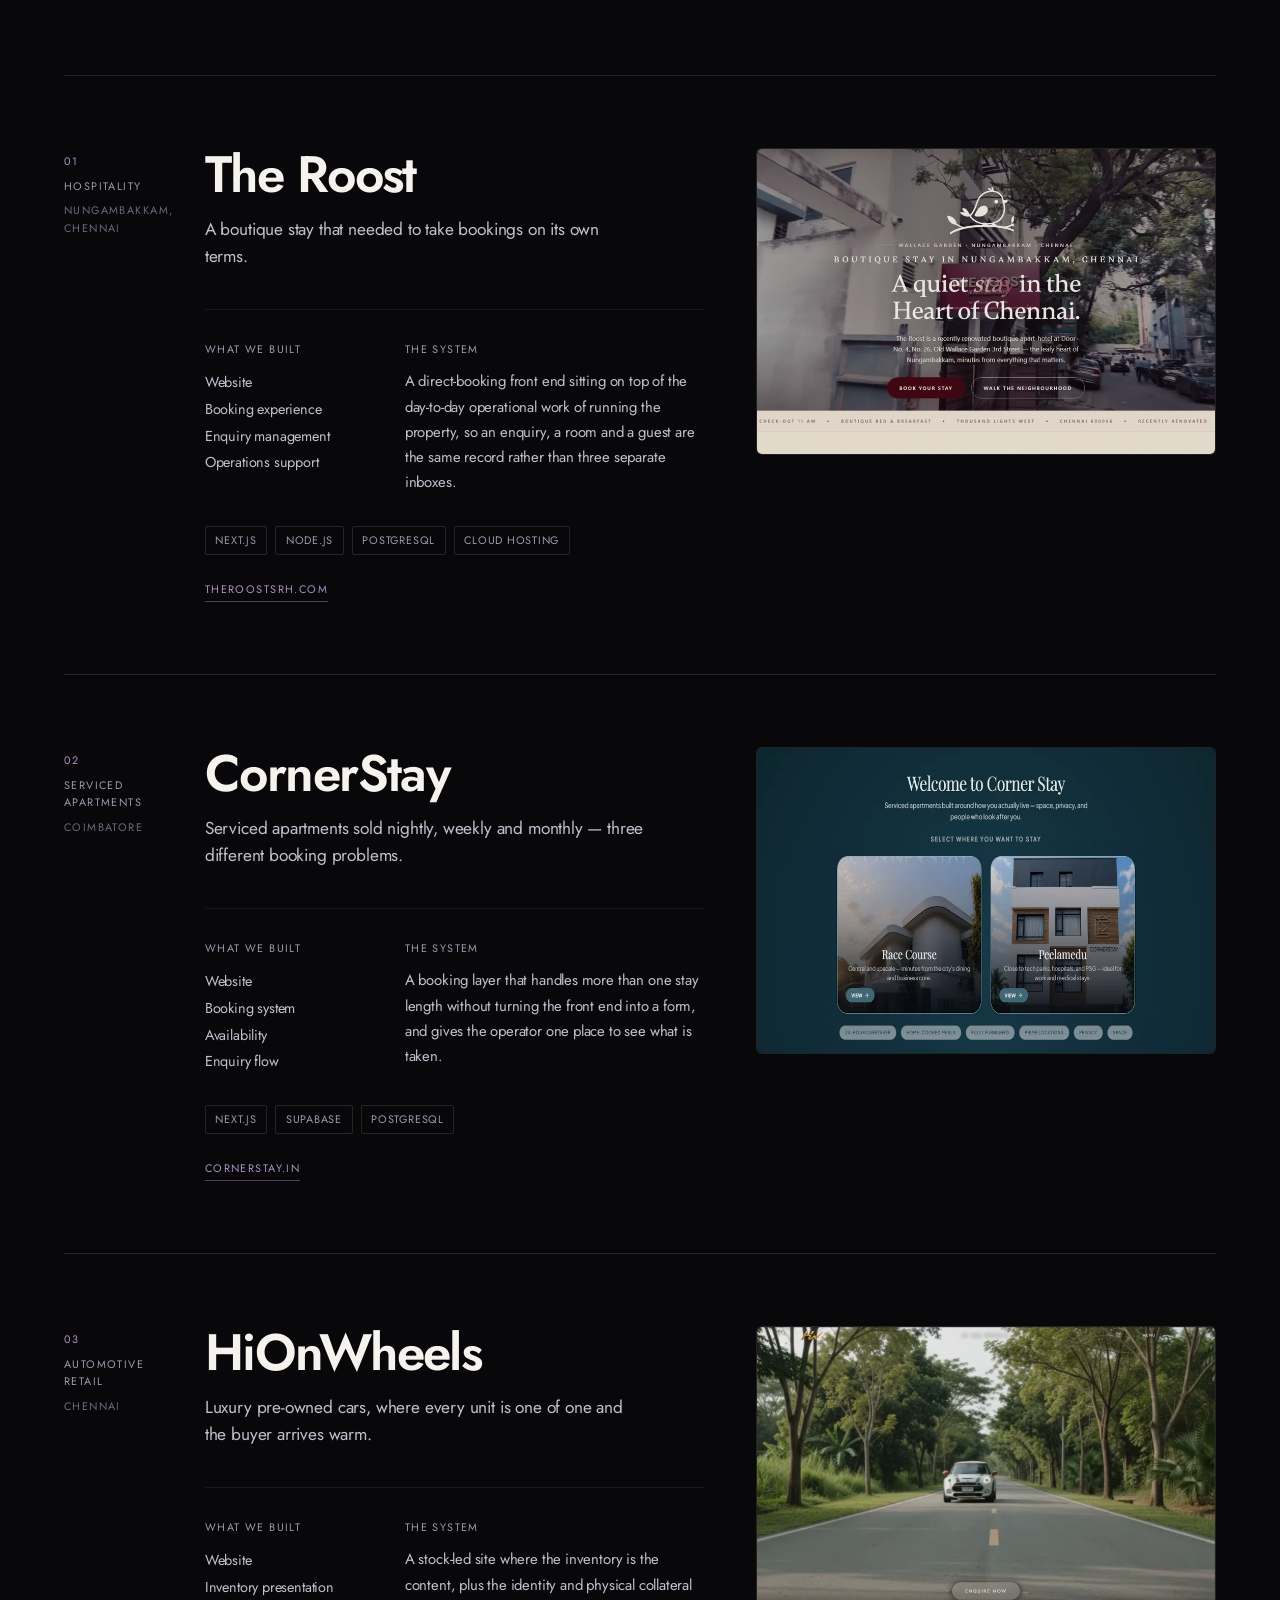
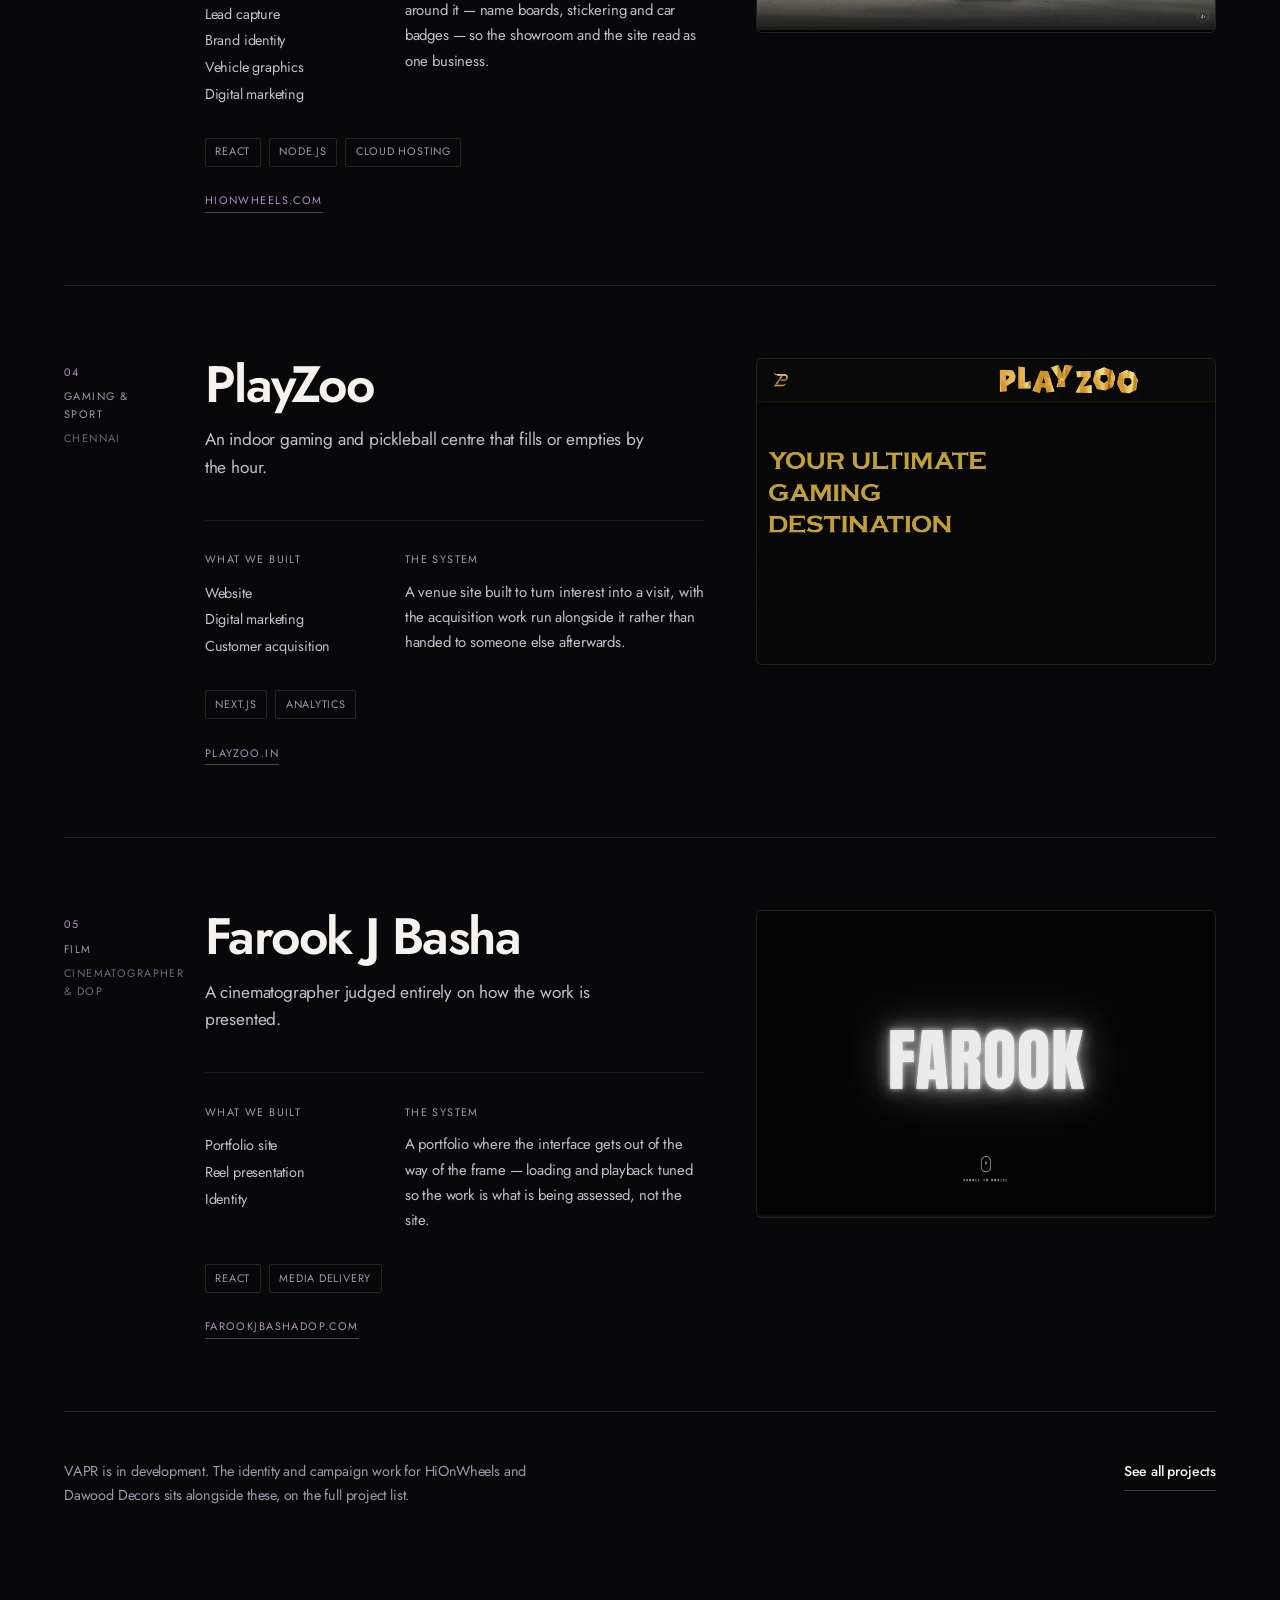
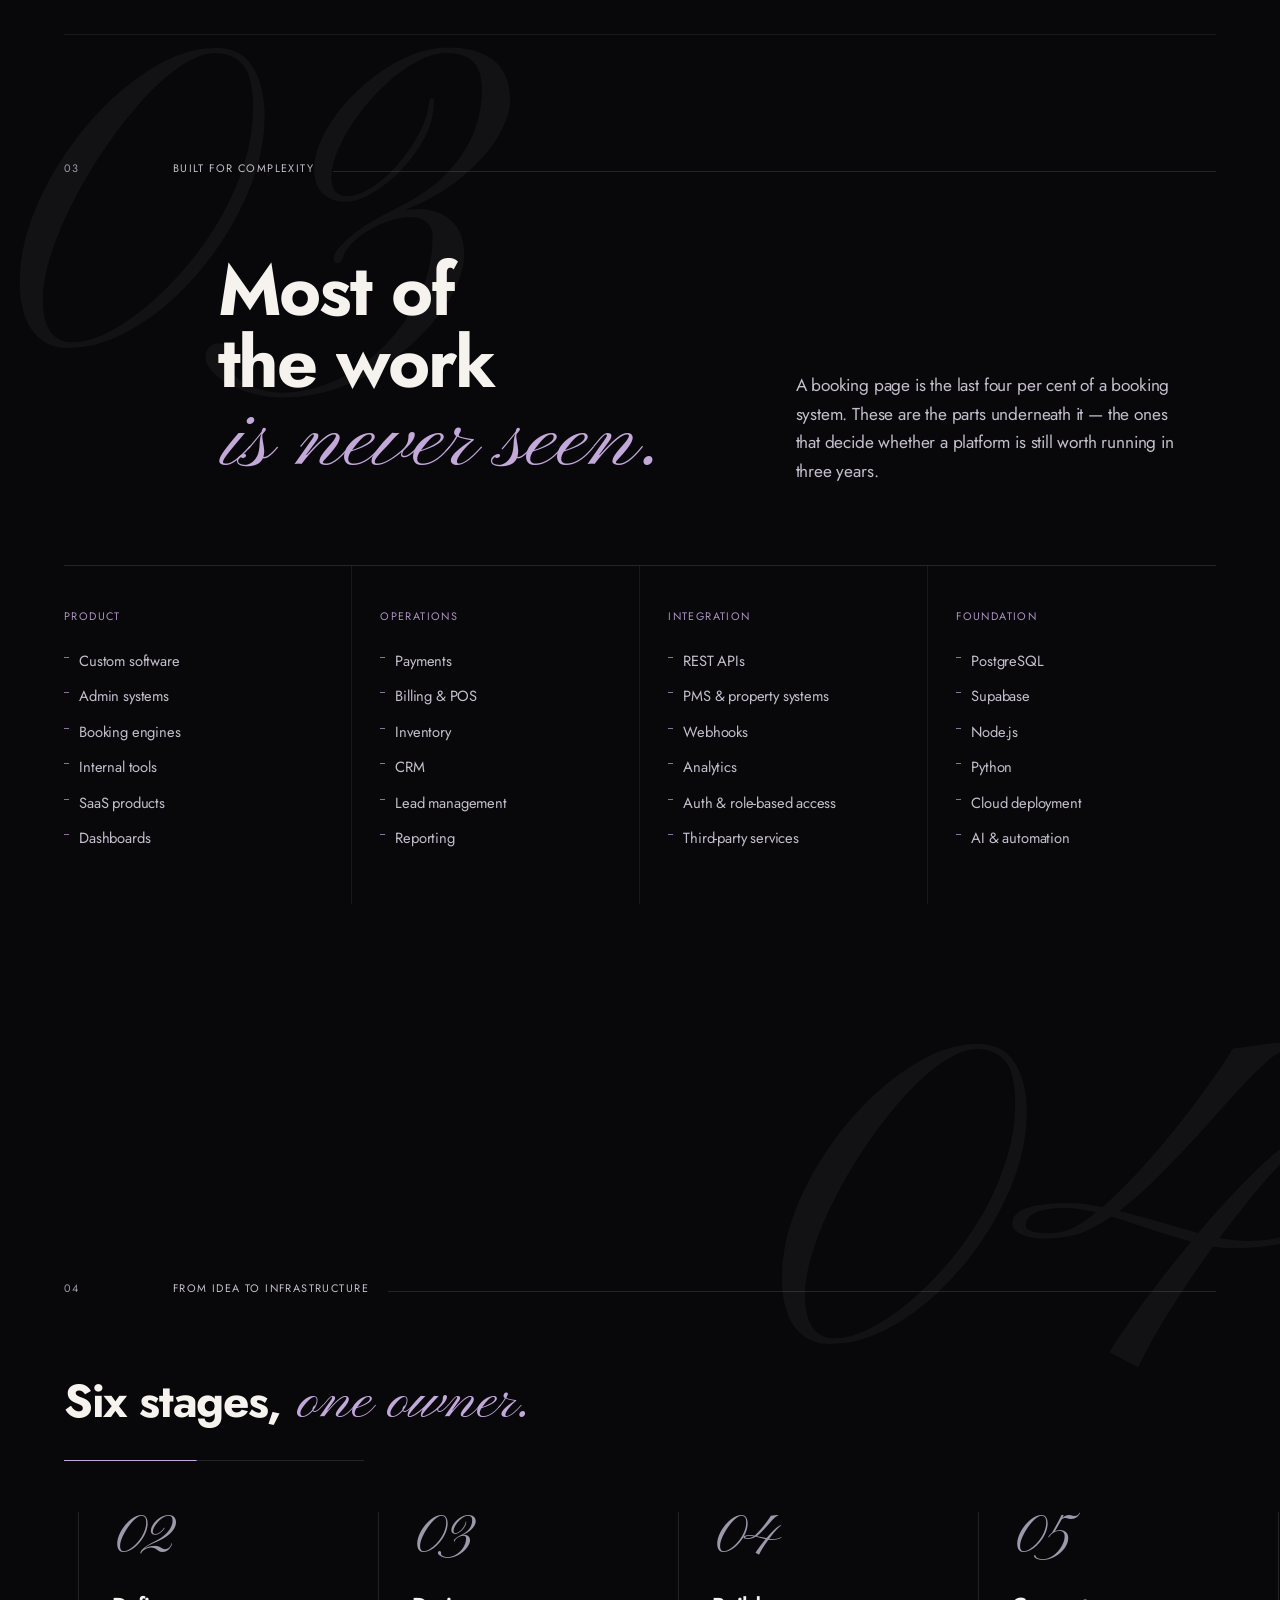
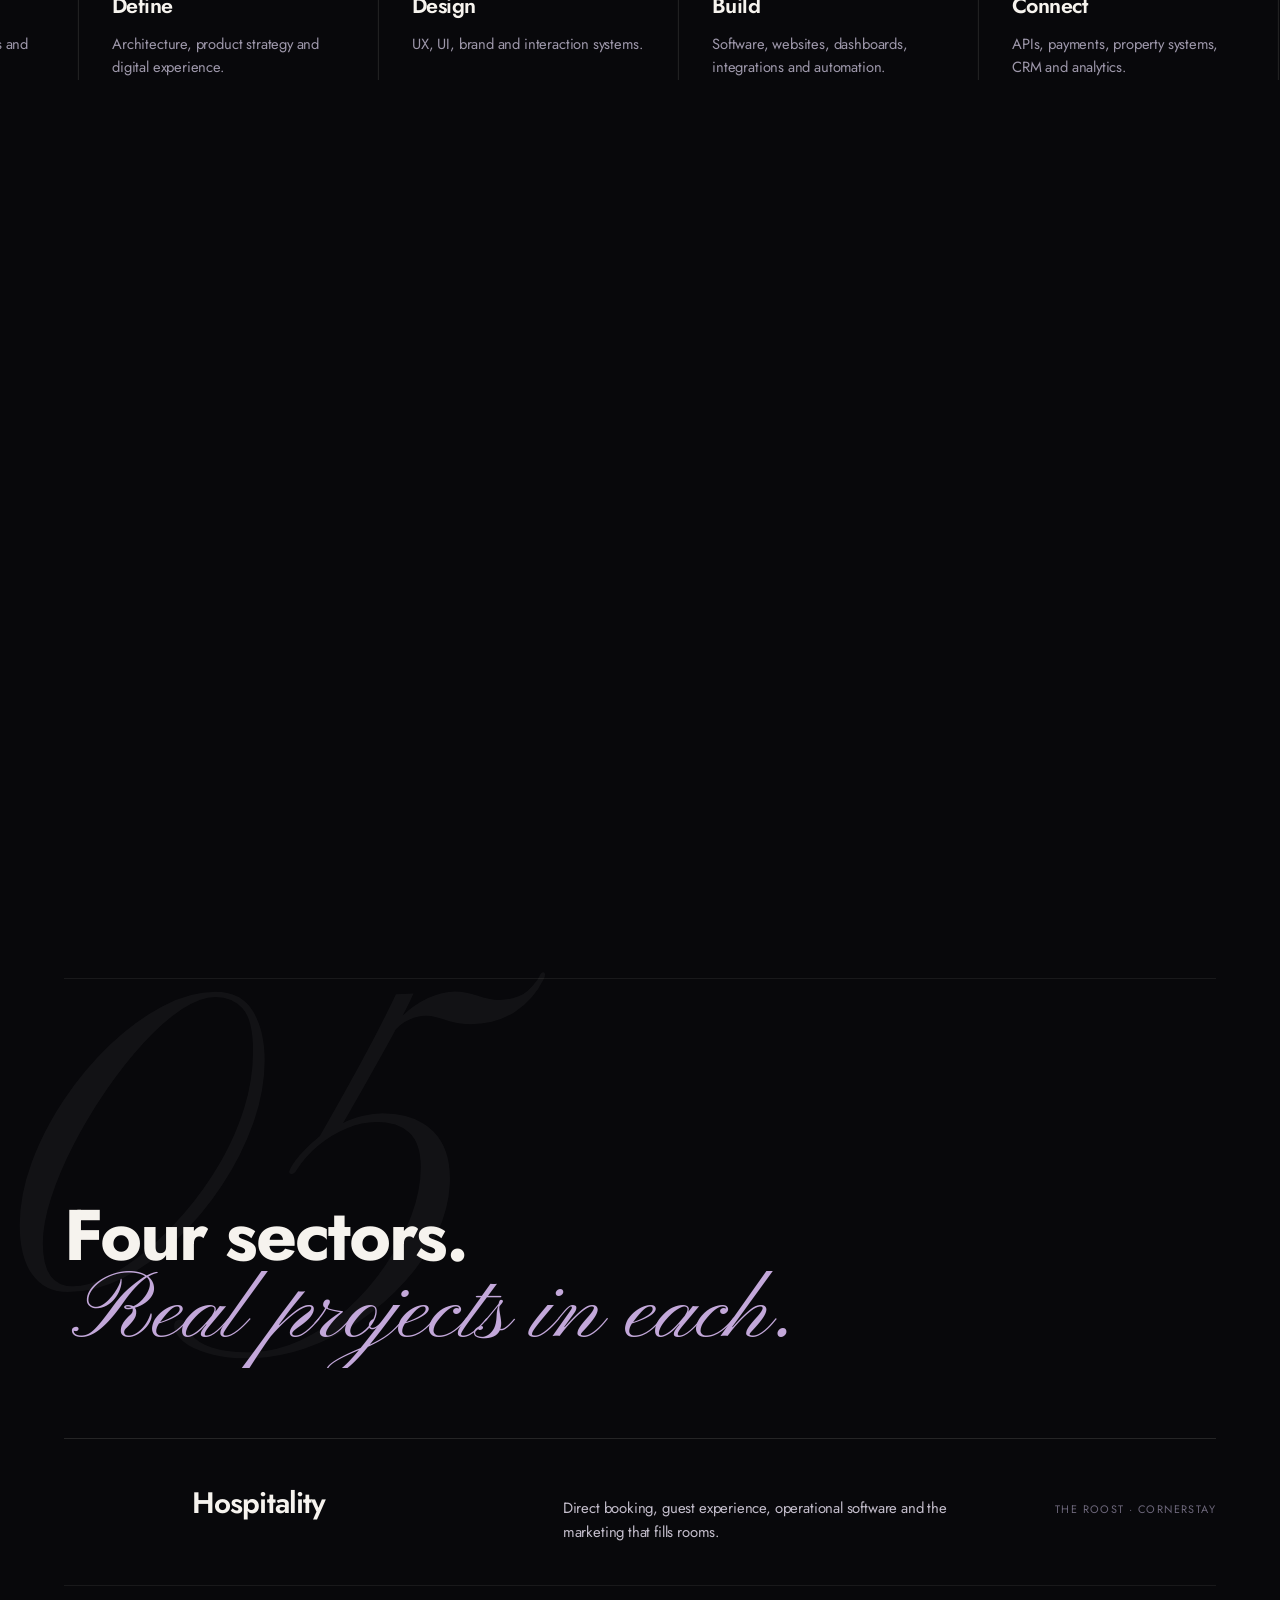
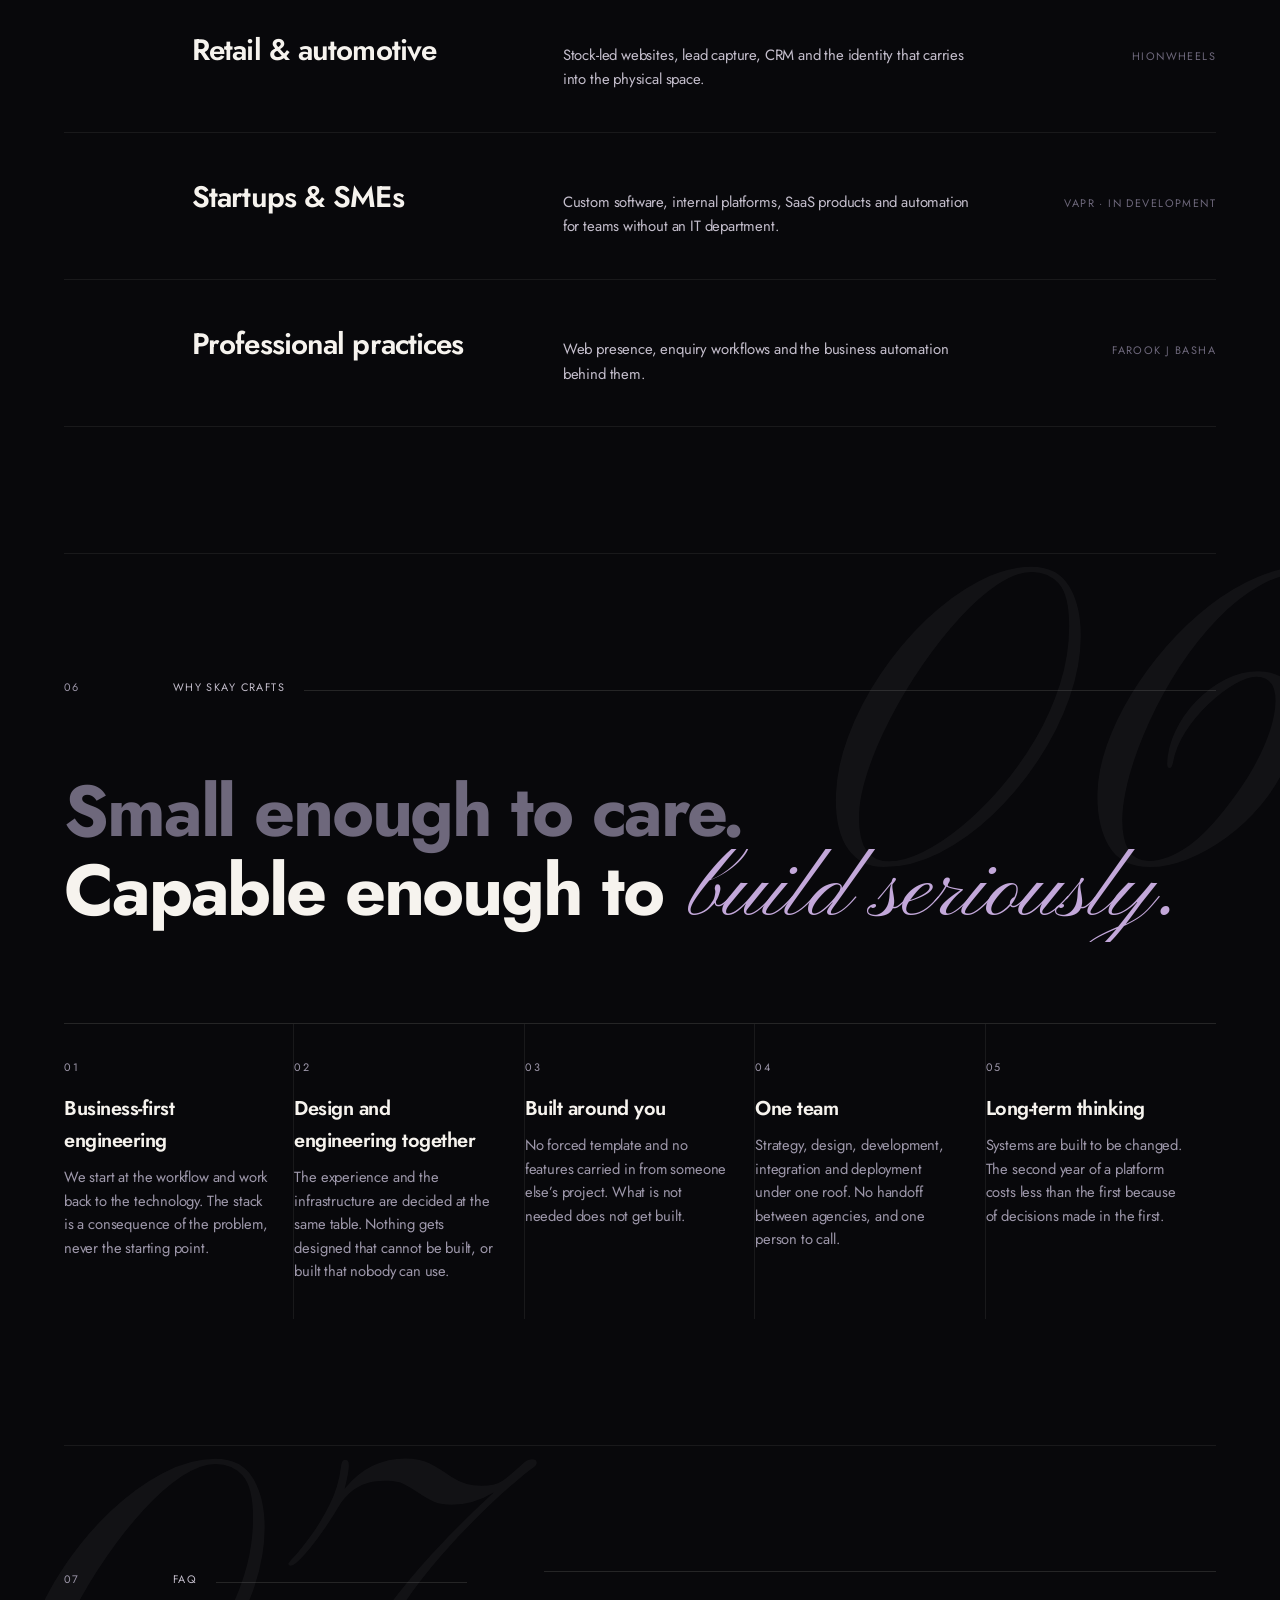
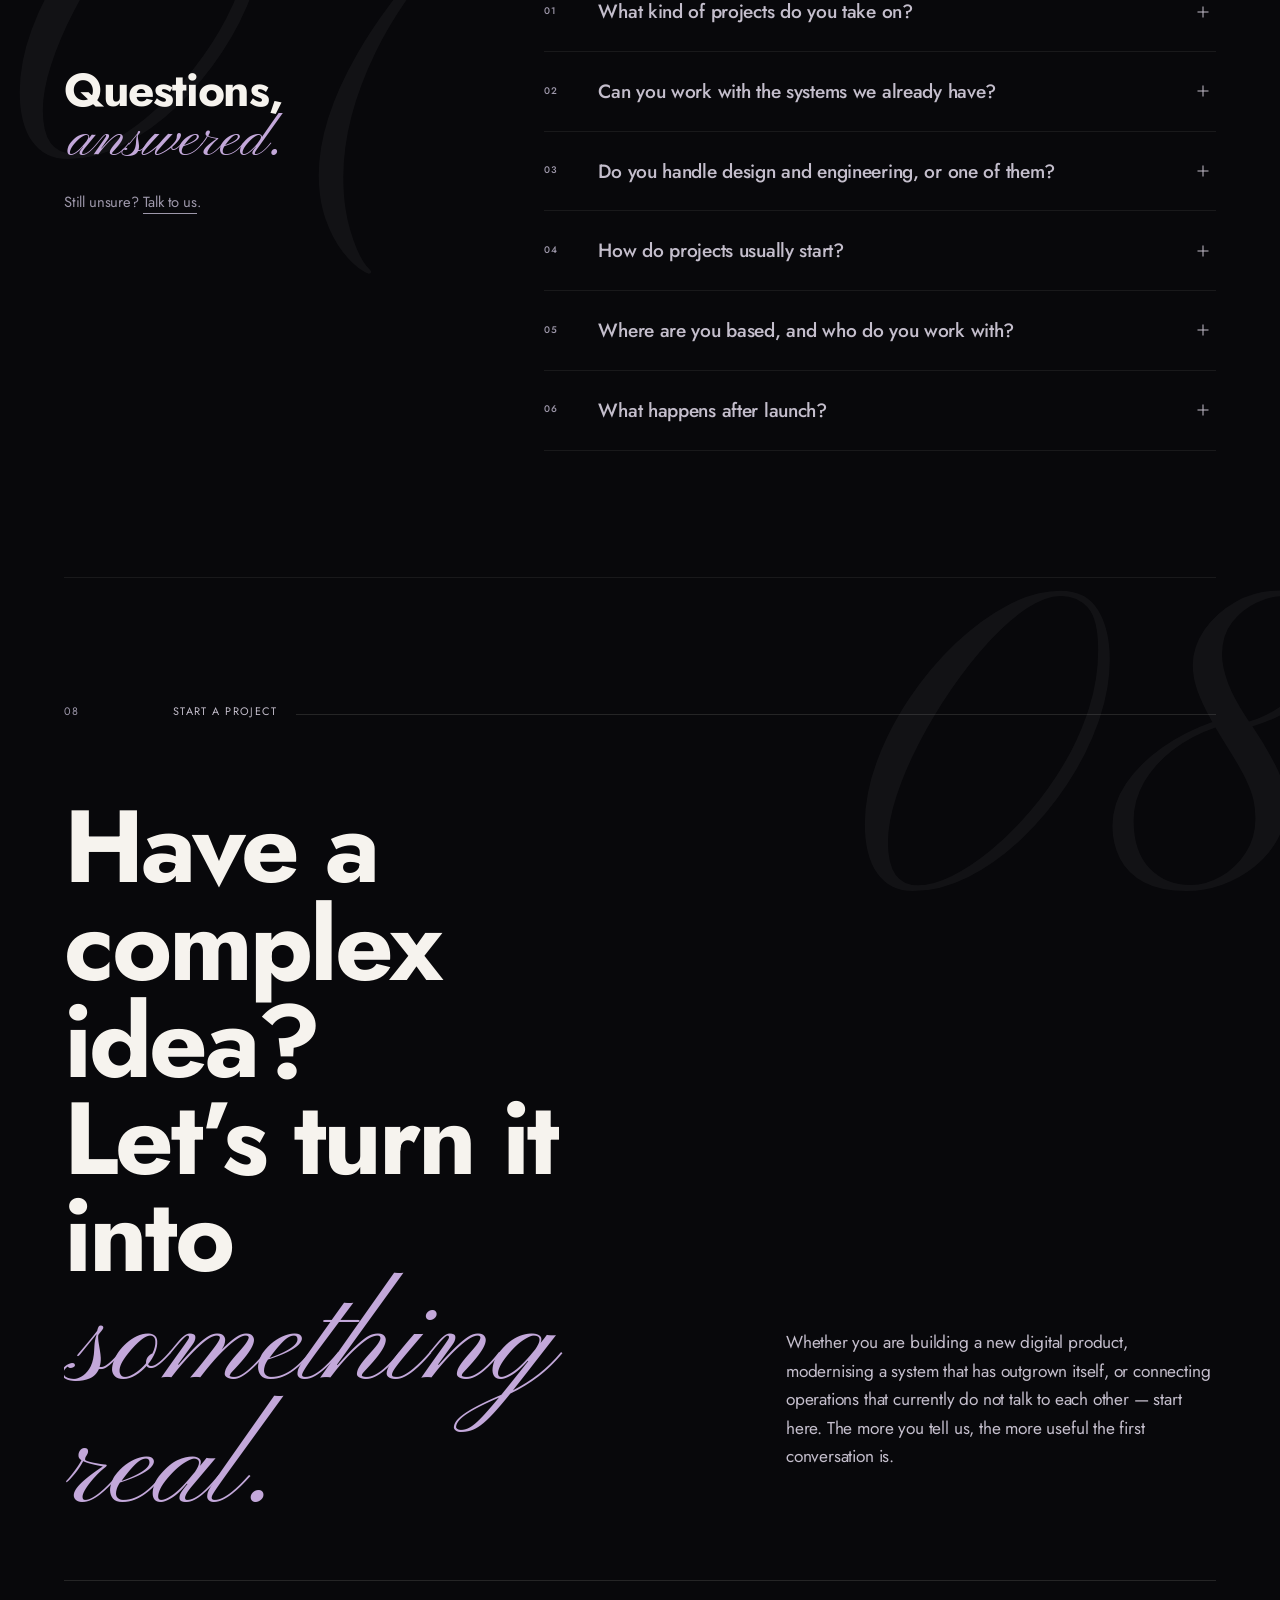
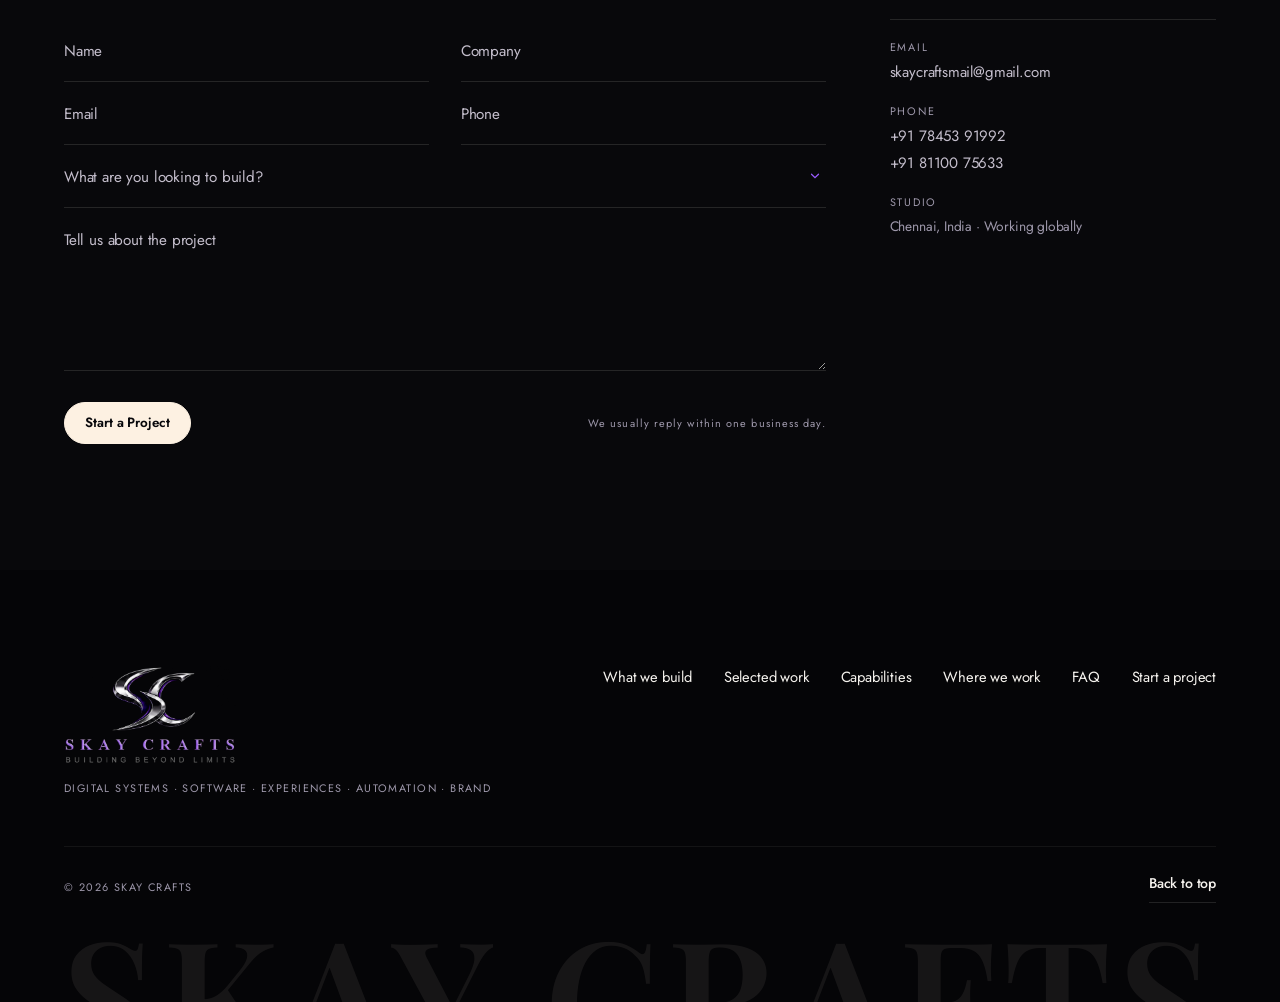
==== commit 5ea428fd: "Crop the footer wordmark to half its cap height Measured rather than eyeballed. At this line-height " ====
--- a/index.html
+++ b/index.html
@@ -31,17 +31,17 @@
 <link rel="preload" href="assets/fonts/PlayfairDisplay-Variable-latin.woff2" as="font" type="font/woff2" crossorigin />
 
 <!-- Styles — load order matters: tokens > base > layout > components > sections > animations > responsive -->
-<link rel="stylesheet" href="css/fonts.css?v=20260919d" />
-<link rel="stylesheet" href="css/tokens.css?v=20260919d" />
-<link rel="stylesheet" href="css/base.css?v=20260919d" />
-<link rel="stylesheet" href="css/layout.css?v=20260919d" />
-<link rel="stylesheet" href="css/components.css?v=20260919d" />
-<link rel="stylesheet" href="css/portal.css?v=20260919d" />
-<link rel="stylesheet" href="css/sections.css?v=20260919d" />
-<link rel="stylesheet" href="css/systems.css?v=20260919d" />
-<link rel="stylesheet" href="css/logoloop.css?v=20260919d" />
-<link rel="stylesheet" href="css/animations.css?v=20260919d" />
-<link rel="stylesheet" href="css/responsive.css?v=20260919d" />
+<link rel="stylesheet" href="css/fonts.css?v=20260919e" />
+<link rel="stylesheet" href="css/tokens.css?v=20260919e" />
+<link rel="stylesheet" href="css/base.css?v=20260919e" />
+<link rel="stylesheet" href="css/layout.css?v=20260919e" />
+<link rel="stylesheet" href="css/components.css?v=20260919e" />
+<link rel="stylesheet" href="css/portal.css?v=20260919e" />
+<link rel="stylesheet" href="css/sections.css?v=20260919e" />
+<link rel="stylesheet" href="css/systems.css?v=20260919e" />
+<link rel="stylesheet" href="css/logoloop.css?v=20260919e" />
+<link rel="stylesheet" href="css/animations.css?v=20260919e" />
+<link rel="stylesheet" href="css/responsive.css?v=20260919e" />
 
 <script type="application/ld+json">
 {
@@ -1114,16 +1114,16 @@
 
 
 <!-- Scripts — classic, ordered, deferred (works over file:// and http) -->
-<script src="js/utils.js?v=20260919d" defer></script>
-<script src="js/nav.js?v=20260919d" defer></script>
-<script src="js/cursor.js?v=20260919d" defer></script>
-<script src="js/reveal.js?v=20260919d" defer></script>
-<script src="js/portal.js?v=20260919d" defer></script>
-<script src="js/cards.js?v=20260919d" defer></script>
-<script src="js/logoloop.js?v=20260919d" defer></script>
-<script src="js/process.js?v=20260919d" defer></script>
-<script src="js/accordion.js?v=20260919d" defer></script>
-<script src="js/form.js?v=20260919d" defer></script>
-<script src="js/main.js?v=20260919d" defer></script>
+<script src="js/utils.js?v=20260919e" defer></script>
+<script src="js/nav.js?v=20260919e" defer></script>
+<script src="js/cursor.js?v=20260919e" defer></script>
+<script src="js/reveal.js?v=20260919e" defer></script>
+<script src="js/portal.js?v=20260919e" defer></script>
+<script src="js/cards.js?v=20260919e" defer></script>
+<script src="js/logoloop.js?v=20260919e" defer></script>
+<script src="js/process.js?v=20260919e" defer></script>
+<script src="js/accordion.js?v=20260919e" defer></script>
+<script src="js/form.js?v=20260919e" defer></script>
+<script src="js/main.js?v=20260919e" defer></script>
 </body>
 </html>
--- a/css/layout.css
+++ b/css/layout.css
@@ -468,6 +468,12 @@
   text-align: center;
   white-space: nowrap;
   user-select: none;
-  margin-bottom: -.24em;
+  /* Cuts the mark at half its cap height. Measured, not eyeballed: at
+     this line-height the cap top sits .078em below the box top and the
+     baseline .80em below it, so the page edge has to land .34em above
+     the box bottom to take exactly half the letterform. -.24em showed
+     64% of it. Everything here is in em, so the crop holds at every
+     viewport width. */
+  margin-bottom: -.34em;
   color: rgba(253, 241, 226, .07);
 }
